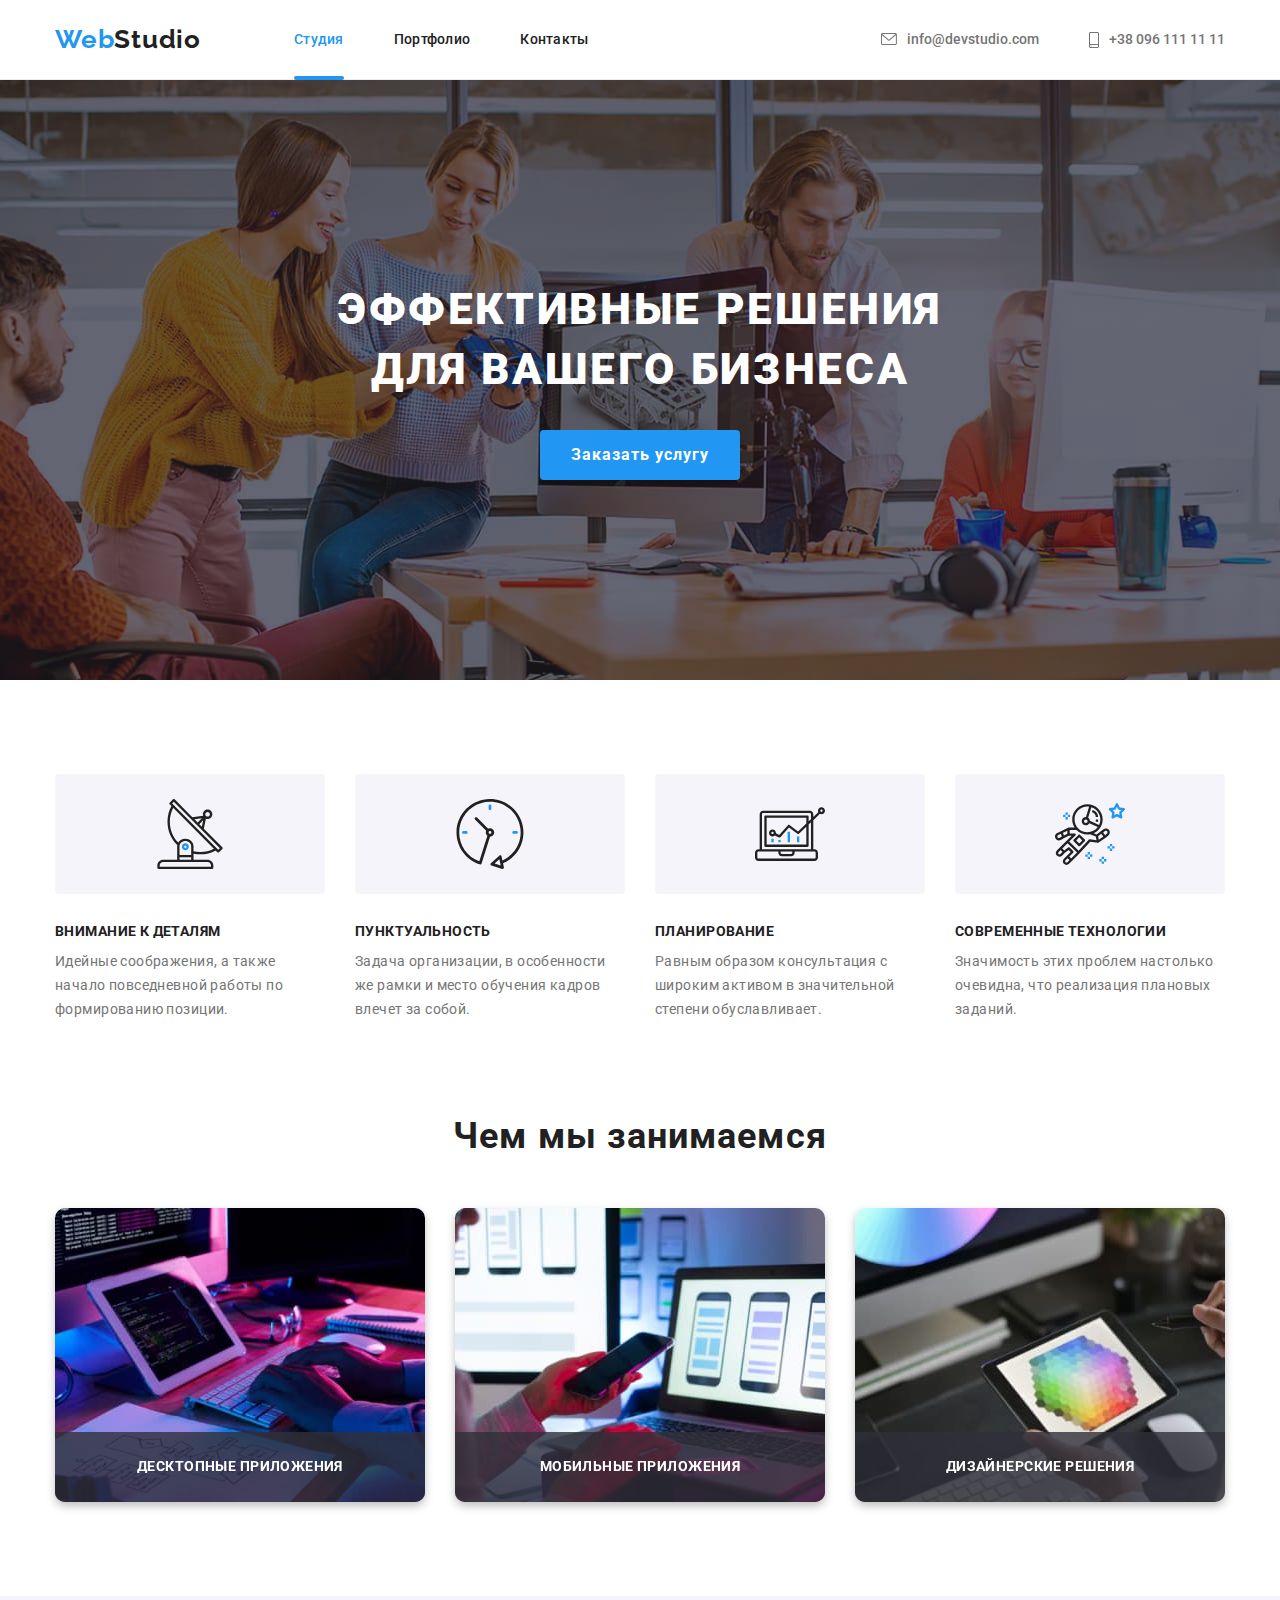
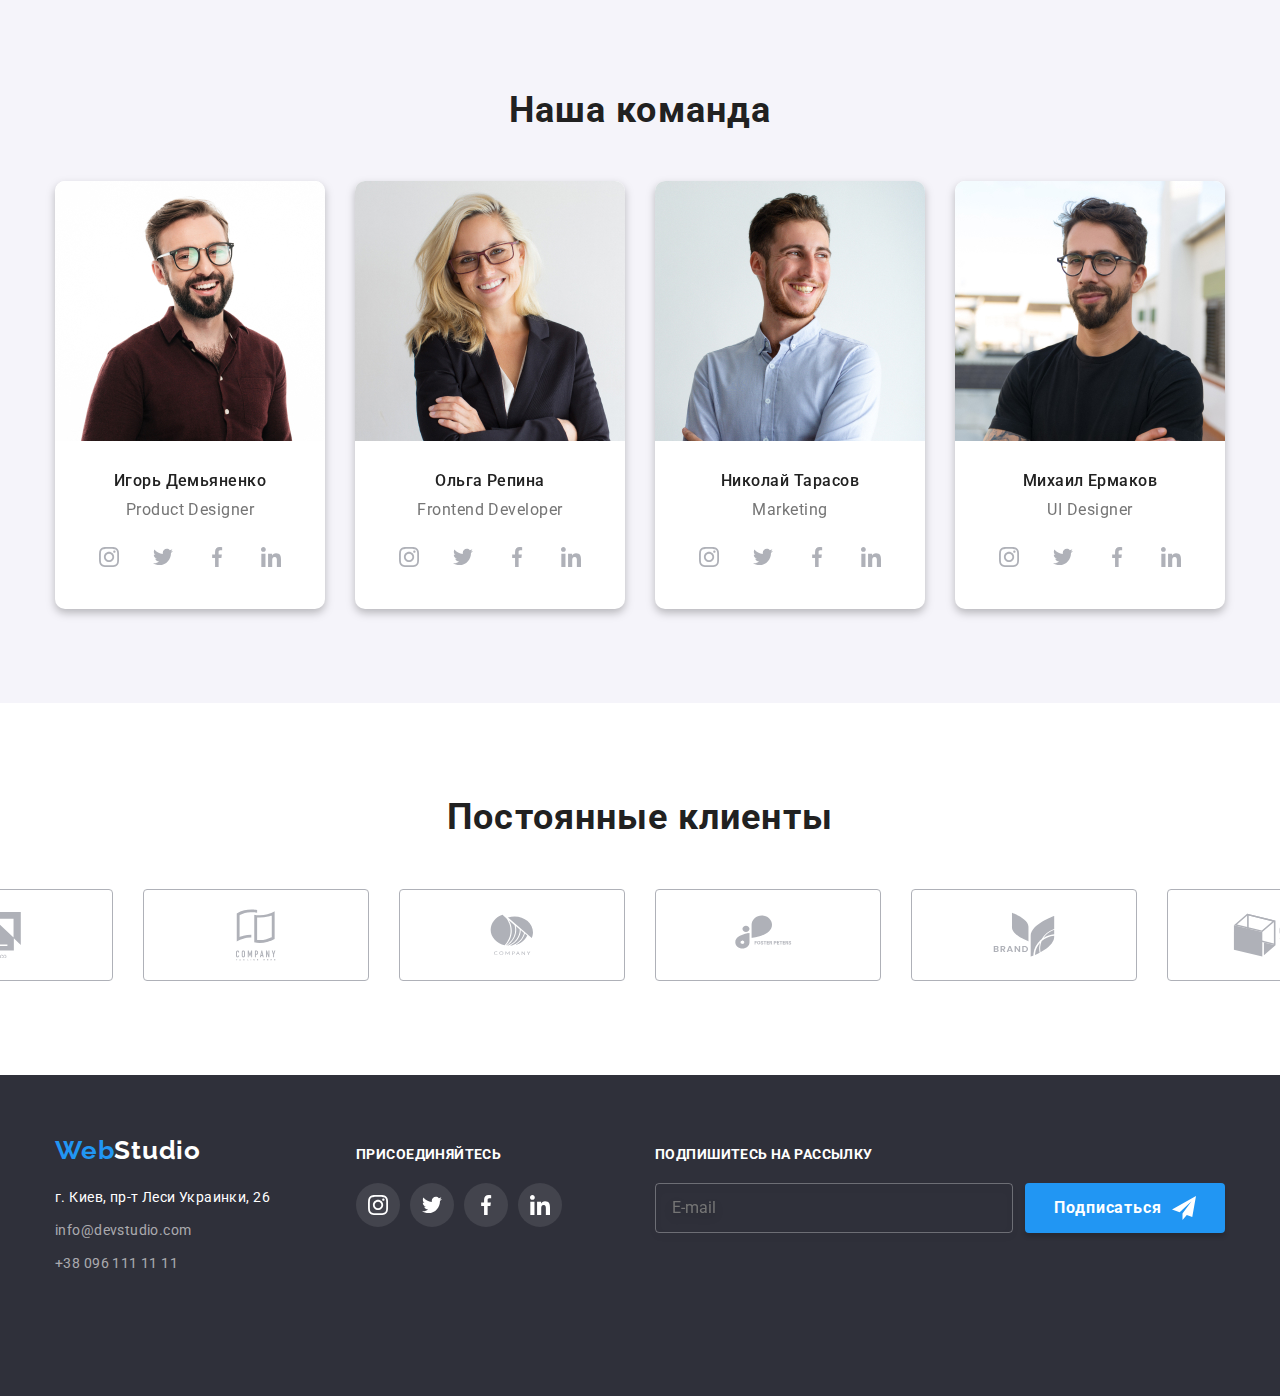
==== index.html @ b6097ef2 "team list edit" ====
<!DOCTYPE html>
<html lang="en">
<head>
    <meta charset="UTF-8">
    <meta http-equiv="X-UA-Compatible" content="IE=edge">
    <meta name="viewport" content="width=device-width, initial-scale=1.0">
    <title>WebStudio</title>
    <link rel="stylesheet"
        href="https://cdnjs.cloudflare.com/ajax/libs/modern-normalize/1.0.0/modern-normalize.min.css" />
    <link rel="preconnect" href="https://fonts.gstatic.com">
    <link href="https://fonts.googleapis.com/css2?family=Raleway:wght@700&display=swap" rel="stylesheet">
    <link rel="preconnect" href="https://fonts.gstatic.com">
    <link href="https://fonts.googleapis.com/css2?family=Roboto:wght@400;500;700;900&display=swap" rel="stylesheet">
      <!-- <link rel="stylesheet" href="./сss/styles.css">  --> 
     <link rel="stylesheet" href="./css/main.min.css">  
</head>
<body>
    <header class="header">
        <div class="container">
            <a href="./index.html" class="logo__part--black"><span class="logo__part--accent">Web</span>Studio</a>
            <nav>
                <ul class="site-nav">
                    <li class="site-nav__item"><a class="site-nav__link site-nav__link--active" href="./index.html">Студия</a></li>
                    <li class="site-nav__item"><a class="site-nav__link" href="./portfolio.html">Портфолио</a></li>
                    <li class="site-nav__item"><a class="site-nav__link" href="">Контакты</a></li>
                </ul>
            </nav>
            <ul class="auth-nav">
                <li class="auth-nav__item"><a class="auth-nav__link" href="mailto:info@devstudio.com">
                        <svg class="auth-nav__icon" width="16" height="12">
                            <use href="images/Svg/icons.svg#envelope">
            
                            </use>
                        </svg>
                        info@devstudio.com
                    </a>
                </li>
                <li class="auth-nav__item"><a class="auth-nav__link" href="tel:+380961111111">
                        <svg class="auth-nav__icon" width="10" height="16">
                            <use href="images/Svg/icons.svg#smartphone">
                            </use>
                        </svg>
                        +38 096 111 11 11
                    </a>
                </li>
            </ul>
        </div>
    </header>
    <main>
        <!--  Секция первая -->
        <section class="section section-hero">
            <div class="container">
                <h1 class="hero-title">Эффективные решения <br>для вашего бизнеса</h1>
                <button data-modal-open type="button" class="main-button"> Заказать услугу</button>
            </div>
        </section>
        <!--  Секция вторая-->
        <section class="section section-feature">
            <div class="container">
                <h2 class="visually-hidden">Секция 2</h2>
                <ul class="feature-list">
                    <li class="feature-list__item">
                        <div class="feature-list__advantages">
                            <svg width="70" height="70">
                                <use href="images/Svg/icons.svg#antenna"></use>
                            </svg>
                        </div>                     
                        <h3 class="feature-list__title">Внимание к деталям</h3>
                        <p class="feature-list__text">Идейные соображения, а также начало повседневной работы по формированию позиции.</p>
                    </li>
                    <li class="feature-list__item">
                        <div class="feature-list__advantages">
                            <svg width="70" height="70">
                                <use href="images/Svg/icons.svg#clock"></use>
                            </svg>
                        </div>
                        <h3 class="feature-list__title">Пунктуальность</h3>
                        <p class="feature-list__text">Задача организации, в особенности же рамки и место обучения кадров влечет за собой.</p>
                    </li>
                    <li class="feature-list__item">
                        <div class="feature-list__advantages">
                            <svg width="70" height="70">
                                <use href="images/Svg/icons.svg#diagram"></use>
                            </svg>
                        </div>
                        <h3 class="feature-list__title">Планирование</h3>
                        <p class="feature-list__text">Равным образом консультация с широким активом в значительной степени обуславливает.</p>
                    </li>
                    <li class="feature-list__item">
                        <div class="feature-list__advantages">
                            <svg width="70" height="70">
                                <use href="images/Svg/icons.svg#astronaut"></use>
                            </svg>
                        </div>
                        <h3 class="feature-list__title">Современные технологии</h3>
                        <p class="feature-list__text">Значимость этих проблем настолько очевидна, что реализация плановых заданий.
                        </p>
                    </li>
                </ul>
            </div>
        </section>
        <!--  Секция третяя -->
        <section class="section section-activity">
            <div class="container">
                <h2 class="title">Чем мы занимаемся</h2>
                <ul class="activity">
                    <li class="activity__item">
                        <img src="./images/Studio/image1.jpg" alt="Компьютер" width="370" height="294">
                        <div class="activity__overlay">
                            <p class="activity__text">Десктопные приложения</p>
                        </div>
                    </li>
                    <li class="activity__item">
                        <img src="./images/Studio/image2.jpg" alt="Комьютер и телефон" width="370" height="294">
                        <div class="activity__overlay">
                            <p class="activity__text">Мобильные приложения</p>
                    </li>
                    <li class="activity__item">
                        <img src="./images/Studio/image3.jpg" alt="Планшет" width="370" height="294">
                        <div class="activity__overlay">
                            <p class="activity__text">Дизайнерские решения</p>
                    </li>
                </ul>
            </div>

        </section>
        <!--  Секция четвертая-->
        <section class="section section-team">
            <div class="container">
                <h2 class="title">Наша команда</h2>
                <ul class="team-list">
                    <li class="team-list__card">
                        <article>
                            <picture>
                                <source srcset="./images/Studio/TeamCard/teamcard1-desk-1x-min.jpg 1x, ./images/Studio/TeamCard/teamcard1-desk-2x-min@2x.jpg 2x"
                                    media="(min-width: 1200px)">
                                <source srcset="./images/Studio/TeamCard/teamcard1-tab-1x-min.jpg 1x, ./images/Studio/TeamCard/teamcard1-tab-2x-min@2x.jpg 2x"
                                    media="(min-width: 768px)">
                                <source srcset="./images/team/img1-mob-1x-min.jpg 1x, ./images/team/img1-mob-2x-min.jpg 2x"
                                    media="(min-width: 480px)">
                                <img src="./images/Studio/teamcard1.jpg" alt="Игорь Демьяненко">
                            </picture>
                        <div class="info-card">
                            <h3 class="info-card__title">Игорь Демьяненко</h3>
                            <p class="info-card__text">Product Designer</p>
                            <ul class="info-card__list">
                                <li class="info-card__item">
                                    <a href="" class="info-card__link">
                                    <svg class="info-card__icon">
                                        <use href="images/Svg/icons.svg#instagram"></use>
                                    </svg>
                                </a>
                                
                                <li class="info-card__item">
                                    <a href="" class="info-card__link">
                                        <svg class="info-card__icon">
                                            <use href="images/Svg/icons.svg#twitter"></use>
                                        </svg>
                                    </a>
                                </li>

                                <li class="info-card__item">
                                    <a href="" class="info-card__link">
                                        <svg class="info-card__icon">
                                            <use href="images/Svg/icons.svg#facebook"></use>
                                        </svg>
                                    </a>
                                </li>

                                <li class="info-card__item">
                                    <a href="" class="info-card__link">
                                        <svg class="info-card__icon">
                                            <use href="images/Svg/icons.svg#linkedin"></use>
                                        </svg>
                                    </a>
                                </li>
                            </ul>
                        </div>
                        </article>
                    </li>

                    <li class="team-list__card">
                        <article>
                        <picture>
                            <source
                                srcset="./images/Studio/TeamCard/teamcard2-desk-1x-min.jpg 1x, ./images/Studio/TeamCard/teamcard2-desk-2x-min@2x.jpg 2x"
                                media="(min-width: 1200px)">
                            <source srcset="./images/Studio/TeamCard/teamcard2-tab-1x-min.jpg 1x, ./images/Studio/TeamCard/teamcard2-tab-2x-min@2x.jpg 2x"
                                media="(min-width: 768px)">
                            <source srcset="./images/team/img1-mob-1x-min.jpg 1x, ./images/team/img1-mob-2x-min.jpg 2x"
                                media="(min-width: 480px)">
                            <img src="./images/Studio/teamcard2.jpg" alt="Ольга Репина" >
                        </picture>
                        <div class="info-card">
                            <h3 class="info-card__title">Ольга Репина</h3>
                            <p class="info-card__text">Frontend Developer</p>
                            <ul class="info-card__list">
                                <li class="info-card__item">
                                    <a href="" class="info-card__link">
                                        <svg class="info-card__icon">
                                            <use href="images/Svg/icons.svg#instagram"></use>
                                        </svg>
                                    </a>
                            
                                <li class="info-card__item">
                                    <a href="" class="info-card__link">
                                        <svg class="info-card__icon">
                                            <use href="images/Svg/icons.svg#twitter"></use>
                                        </svg>
                                    </a>
                                </li>
                            
                                <li class="info-card__item">
                                    <a href="" class="info-card__link">
                                        <svg class="info-card__icon">
                                            <use href="images/Svg/icons.svg#facebook"></use>
                                        </svg>
                                    </a>
                                </li>
                            
                                <li class="info-card__item">
                                    <a href="" class="info-card__link">
                                        <svg class="info-card__icon">
                                            <use href="images/Svg/icons.svg#linkedin"></use>
                                        </svg>
                                    </a>
                                </li>
                            </ul>
                        </div>
                        </article>
                    </li>

                    <li class="team-list__card">
                        <article>
                        <picture>
                            <source
                                srcset="./images/Studio/TeamCard/teamcard3-desk-1x-min.jpg 1x, ./images/Studio/TeamCard/teamcard3-desk-2x-min@2x.jpg 2x"
                                media="(min-width: 1200px)">
                            <source srcset="./images/Studio/TeamCard/teamcard3-tab-1x-min.jpg 1x, ./images/Studio/TeamCard/teamcard3-tab-2x-min@2x.jpg 2x"
                                media="(min-width: 768px)">
                            <source srcset="./images/team/img1-mob-1x-min.jpg 1x, ./images/team/img1-mob-2x-min.jpg 2x"
                                media="(min-width: 480px)">
                            <img src="./images/Studio/teamcard3.jpg" alt="Николай Тарасов" >
                        </picture>
                        <div class="info-card">
                            <h3 class="info-card__title">Николай Тарасов</h3>
                            <p class="info-card__text">Marketing</p>
                            <ul class="info-card__list">
                                <li class="info-card__item">
                                    <a href="" class="info-card__link">
                                        <svg class="info-card__icon">
                                            <use href="images/Svg/icons.svg#instagram"></use>
                                        </svg>
                                    </a>
                            
                                <li class="info-card__item">
                                    <a href="" class="info-card__link">
                                        <svg class="info-card__icon">
                                            <use href="images/Svg/icons.svg#twitter"></use>
                                        </svg>
                                    </a>
                                </li>
                            
                                <li class="info-card__item">
                                    <a href="" class="info-card__link">
                                        <svg class="info-card__icon">
                                            <use href="images/Svg/icons.svg#facebook"></use>
                                        </svg>
                                    </a>
                                </li>
                            
                                <li class="info-card__item">
                                    <a href="" class="info-card__link">
                                        <svg class="info-card__icon">
                                            <use href="images/Svg/icons.svg#linkedin"></use>
                                        </svg>
                                    </a>
                                </li>
                            </ul>
                        </div>
                        </article>
                    </li>

                    <li class="team-list__card">
                        <article>
                            <picture>
                                <source
                                    srcset="./images/Studio/TeamCard/teamcard4-desk-1x-min.jpg 1x, ./images/Studio/TeamCard/teamcard4-desk-2x-min@2x.jpg 2x"
                                    media="(min-width: 1200px)">
                                <source
                                    srcset="./images/Studio/TeamCard/teamcard4-tab-1x-min.jpg 1x, ./images/Studio/TeamCard/teamcard4-tab-2x-min@2x.jpg 2x"
                                    media="(min-width: 768px)">
                                <source srcset="./images/team/img1-mob-1x-min.jpg 1x, ./images/team/img1-mob-2x-min.jpg 2x"
                                    media="(min-width: 480px)">
                                <img src="./images/Studio/teamcard4.jpg" alt="Михаил Ермаков">
                            </picture>
                            <div class="info-card">
                                <h3 class="info-card__title">Михаил Ермаков</h3>
                                <p class="info-card__text">UI Designer</p>
                                <ul class="info-card__list">
                                    <li class="info-card__item">
                                        <a href="" class="info-card__link">
                                            <svg class="info-card__icon">
                                                <use href="images/Svg/icons.svg#instagram"></use>
                                            </svg>
                                        </a>
                    
                                    <li class="info-card__item">
                                        <a href="" class="info-card__link">
                                            <svg class="info-card__icon">
                                                <use href="images/Svg/icons.svg#twitter"></use>
                                            </svg>
                                        </a>
                                    </li>
                    
                                    <li class="info-card__item">
                                        <a href="" class="info-card__link">
                                            <svg class="info-card__icon">
                                                <use href="images/Svg/icons.svg#facebook"></use>
                                            </svg>
                                        </a>
                                    </li>
                    
                                    <li class="info-card__item">
                                        <a href="" class="info-card__link">
                                            <svg class="info-card__icon">
                                                <use href="images/Svg/icons.svg#linkedin"></use>
                                            </svg>
                                        </a>
                                    </li>
                                </ul>
                            </div>
                        </article>
                    </li>
                </ul>
            </div>

        </section>
        <!-- Cекция пятая-->
        <section class="section section-clients">
            <div class="container">
        <h2 class="title">Постоянные клиенты</h2>
            <ul class="clients-list">
                <li class="clients-list__item">
                    <a href="" class="clients-list__link">
                        <svg class="clients-list__icon" width="41" height="46.7">
                            <use href="images/Svg/icons.svg#icon-client-1" >

                            </use>
                        </svg>
                    </a>
                </li>
            <li class="clients-list__item">
                <a href="" class="clients-list__link">
                    <svg class="clients-list__icon" width="40" height="52">
                        <use href="images/Svg/icons.svg#icon-client-2" >
            
                        </use>
                    </svg>
                </a>
            </li>
            <li class="clients-list__item">
                <a href="" class="clients-list__link">
                    <svg class="clients-list__icon" width="43.46" height="41.18">
                        <use href="images/Svg/icons.svg#icon-client-3" >
            
                        </use>
                    </svg>
                </a>
            </li>
            <li class="clients-list__item">
                <a href="" class="clients-list__link">
                    <svg class="clients-list__icon" width="84.44" height="40.62">
                        <use href="images/Svg/icons.svg#icon-client-4" >
            
                        </use>
                    </svg>
                </a>
            </li>
            <li class="clients-list__item">
                <a href="" class="clients-list__link">
                    <svg class="clients-list__icon" width="62.54" height="45.43">
                        <use href="images/Svg/icons.svg#icon-client-5" >
            
                        </use>
                    </svg>
                </a>
            </li>
            <li class="clients-list__item">
                <a href="" class="clients-list__link">
                    <svg class="clients-list__icon" width="93.79" height="43.93">
                        <use href="images/Svg/icons.svg#icon-client-6" >
            
                        </use>
                    </svg>
                </a>
            </li>
            </ul>
            </div>
        </section>
    </main>
    <footer class="footer">
        <div class="container footer-parts">
            <div class="addr-container">
            <div class="main-contacts">
                <a href="#" class="logo__part--white"><span class="logo__part--accent">Web</span>Studio</a>
                <address>
                    <ul class="contact-list">
                        <li class="contact-list__item">
                            <p class="contact-list__text">г. Киев, пр-т Леси Украинки, 26</p>
                        </li>
                        <li class="contact-list__item"><a class="contact-list__link" href="mailto:info@example.com">info@devstudio.com</a></li>
                        <li class="contact-list__item"><a class="contact-list__link" href="tel:+380991111111">+38 096 111 11 11</a></li>
                    </ul>
                </address>
            </div>
    
            <div class="social-networks-contacts">
                <h2 class="call">Присоединяйтесь</h2>
                <ul class="social-list">
                    <li class="social-list__item">
                        <a href="" class="footer-link">
                            <svg class="footer-button">
                                <use href="images/Svg/icons.svg#instagram">
                                </use>
                            </svg>
                        </a>
                    </li>
                    <li class="social-list__item">
                        <a href="" class="footer-link">
                            <svg class="footer-button">
                                <use href="images/Svg/icons.svg#twitter">
                                </use>
                            </svg>
                        </a>
                    </li>
                    <li class="social-list__item">
                        <a href="" class="footer-link">
                            <svg class="footer-button">
                                <use href="images/Svg/icons.svg#facebook">
                                </use>
                            </svg>
                        </a>
                    </li>
                    <li class="social-list__item">
                        <a href="" class="footer-link">
                            <svg class="footer-button">
                                <use href="images/Svg/icons.svg#linkedin">
                                </use>
                            </svg>
                        </a>
                    </li>
                </ul>
            </div>
            </div>
            <div class="subscribe-form">
                <p class="call">Подпишитесь на рассылку</p>
                <form action="">
                    <div class="subscribe-field">
                        <label>
                            <input class="subscribe-field__form-input" type="text" name="name" placeholder="E-mail">
                        </label>
                        <button class="subscribe-field__form-button">Подписаться
                            <svg class="subscribe-field__form-icon" width="24px" height="24px">
                                <use href="./images/Svg/icons.svg#icon-send">
    
                                </use>
                            </svg>
                        </button>
    
                    </div>
                </form>
    
            </div>
        </div>
    
    
    </footer>

   <div class="backdrop is-hidden" data-modal> 
    <div class="modal">
            <button class="modal__close-button" data-modal-close>
                <svg class="modal__close-button--cross"width="18" height="18">
                    <use href="./images/Svg/icons.svg#icon-form-close">

                    </use>
                </svg>
            </button>
           
             <form class="modal-form">    
             <h1 class="modal-form__heading">Оставьте свои данные, мы вам перезвоним</h1>
             <label class="modal-form__field">
             <span class="modal-form__label">Имя</span>
             <input class="modal-form__input" type="text" name="name" placeholder="Mark">          
             <svg class="modal-form__icon" width="18px" height="18px">
             <use href="images/Svg/icons.svg#icon-form-person"></use>
             </svg>
             </label>

             <label class="modal-form__field">
             <span class="modal-form__label" for="tel">Телефон</span>
             <input class="modal-form__input" type="tel" name="tel" placeholder="+380**-***-***-*">         
             <svg class="modal-form__icon" width="18px" height="18px">
             <use href="images/Svg/icons.svg#icon-form-phone"></use>
             </svg>
             </label>

             <label class="modal-form__field">
             <span class="modal-form__label" for="mail">Почта</span>
             <input class="modal-form__input" type="email" name="mail" placeholder="my@mail.com">
             <svg class="modal-form__icon" width="18px" height="18px">
             <use href="images/Svg/icons.svg#icon-form-mail"></use>
             </svg>
             </label>

             <div class="modal-form__field modal-form__field--comment">  
             <span class="modal-form__label" for="comment">Комментарий</span>
             <textarea class="modal-form__input"cols="30" rows="10" placeholder="Введите текст"></textarea> 
             </div>
             <label class="agreement">
                <input class="agreement__checkbox" type="checkbox" >
                <span class="agreement__icon"></span>
                <span class="agreement__text">Соглашаюсь с рассылкой и принимаю</span>
                <a href="#" class="agreement__link"> Условия договора</a>
             </label>
             <button  class="submit-button"type="submit">Отправить</button>
             </form>
    </div> 
</div>
<script src="./js/modal.js"></script>
</body>
</html>
---- сss/styles.css ----
/* Css переменные */
:root {
  --main-font: Roboto, sans-serif;
  --accent-font: Raleway, sans-serif;
  --accent-color: #2196f3;
  --background-color: #ffffff;
  --second-bg-color: #2f303a;
  --third-bg-color: #f5f4fa;
  --primary-text-color: #212121;
  --second-text-color: #757575;
  --third-text-color: #ffffff;
  --link-color: #afb1b8;
  --footer-bg-color: #2f303a;
  --footer-link-bg-color: #43444d;
  --footer-color: rgba(255, 255, 255, 0.6);
  --second-box-shadow: 0px 4px 4px rgba(0, 0, 0, 0.15);
  --border-cards-color: #eeeeee;
  --border-close-button: rgba(0, 0, 0, 0.1);
  --card-gap: 30px;
  --timing-function: cubic-bezier(0.4, 0, 0.2, 1);
}

/* Глобальный сброс стилей*/

h1,
h2,
h3,
h4,
h5,
h6 {
  color: var(--primary-text-color);
  margin-top: 0px;
  margin-bottom: 0px;
}

p {
  margin-top: 0px;
  margin-bottom: 0px;
}

img {
  display: block;
  max-width: 100%;
  height: auto;
}

ul {
  list-style: none;
  padding: 0;
  margin: 0;
}

a {
  display: block;
  text-decoration: none;
}

body {
  /* padding-top: 80px; */
  color: var(--primary-text-color);
  font-family: var(--main-font);
  background-color: var(--background-color);
}

.visually-hidden {
  position: absolute;
  width: 1px;
  height: 1px;
  margin: -1px;
  border: 0;
  padding: 0;
  clip: rect(0 0 0 0);
  overflow: hidden;
}

/* Общий Container*/

.container {
  width: 1200px;
  padding-left: 15px;
  padding-right: 15px;
  margin-left: auto;
  margin-right: auto;
}

/* Хедер сайта */

.header {
  /* position: fixed; */
  /* width: 100%; */
  /* min-height: 80px; */
  /* top: 0; */
  /* left: 0; */
  /* display: flex; */
  height: 80px;
  border-bottom: 1px solid #ececec;
}

.header .container {
  display: flex;
  align-items: center;
}

/* Навигация сайта  */

.main-nav {
  display: flex;
  align-items: center;
}

.main-nav .logo {
  display: flex;
  align-items: center;
}

.site-nav {
  display: flex;
  margin-left: 94px;
}

.site-nav .item + .item {
  margin-left: 50px;
}

.auth-nav {
  display: flex;
  margin-left: auto;
}

.auth-nav .item + .item {
  margin-left: 50px;
}

/* Стили для логотипа*/
.logo {
  color: var(--primary-text-color);
  font-family: var(--accent-font);
  text-decoration: none;
  font-weight: bold;
  font-size: 26px;
  line-height: 1.19;
  letter-spacing: 0.03em;
}

.web-logo {
  color: var(--accent-color);
}

.studio-logo {
  color: var(--third-text-color);
}

/* Стили для ссылок*/

.link {
  display: block;
  padding-top: 32px;
  padding-bottom: 32px;

  color: var(--primary-text-color);
  text-decoration: none;
  font-weight: 500;
  font-size: 14px;
  line-height: 1.14;
  letter-spacing: 0.02em;

  transition-duration: 250ms;
  transition-timing-function: var(--timing-function);
}

.link:hover,
.link:focus,
.link-active {
  position: relative;
  display: block;
  padding-top: 32px;
  padding-bottom: 32px;

  color: var(--accent-color);
  font-weight: 500;
  font-size: 14px;
  line-height: 1.14;
  letter-spacing: 0.02em;
  text-decoration: none;
}

.link-active::after {
  position: absolute;
  content: "";
  display: block;
  width: 100%;
  height: 4px;
  left: 0;
  bottom: 0;

  border-radius: 2px;
  background-color: var(--accent-color);
}

.second-link {
  display: inline-flex;
  padding-top: 32px;
  padding-bottom: 32px;
  color: var(--second-text-color);
  text-decoration: none;
  cursor: pointer;
  font-weight: 500;
  font-size: 14px;
  line-height: 1.14;
  align-items: center;

  transition-duration: 250ms;
  transition-timing-function: var(--timing-function);
}

.second-link:hover,
.second-link:focus {
  color: var(--accent-color);
}

.button-icons {
  display: block;
  margin-right: 10px;
  fill: currentColor;
}

/* Sections */

.section {
  padding: 94px 0;
  margin-left: auto;
  margin-right: auto;
}

.section-hero {
  padding-top: 200px;
  padding-bottom: 200px;
  background-color: var(--second-bg-color);
  text-align: center;
  background-image: linear-gradient(
      to right,
      rgba(47, 48, 58, 0.4),
      rgba(47, 48, 58, 0.4)
    ),
    url("../images/Studio/Hero.jpg");
  background-repeat: no-repeat;
  background-position: center;
  background-size: cover;
  max-width: 1600px;
  height: 600px;
}

.section-features {
  padding-top: 0;
}

.section-team {
  background-color: var(--third-bg-color);
}

.section-clients {
  padding: 94px 0px;
}

/*title hero */
.hero-title {
  color: var(--third-text-color);
  font-weight: 900;
  font-size: 44px;
  line-height: 1.36;
  text-align: center;
  letter-spacing: 0.06em;
  text-transform: uppercase;
  margin-bottom: 30px;
}

/*  title  */
.title {
  font-weight: bold;
  font-size: 36px;
  line-height: 1.16;
  text-align: center;
  letter-spacing: 0.03em;
  margin-bottom: 50px;
}

/* Стили для кнопок*/
.main-button {
  width: 200px;
  height: 50px;
  font-weight: 700;
  font-size: 16px;
  line-height: 1.8;
  letter-spacing: 0.06em;

  color: var(--third-text-color);
  background-color: var(--accent-color);
  box-shadow: var(--second-box-shadow);
  border-radius: 4px;
  border: 1px solid transparent;
  cursor: pointer;
}

.filter-button {
  height: 38px;
  font-weight: 500;
  font-size: 16px;
  line-height: 1.6;
  text-align: center;
  letter-spacing: 0.03em;

  padding-left: 22px;
  padding-right: 22px;

  color: var(--primary-text-color);
  background-color: var(--third-bg-color);
  border: 1px solid var(--third-bg-color);
  border-radius: 4px;

  transition-property: background-color;
  transition-duration: 250ms;
  transition: background-color var(--timing-function),
    color 500ms var(--timing-function);
}

.filter-button:hover,
.filter-button:focus {
  color: var(--third-text-color);
  background-color: var(--accent-color);
  cursor: pointer;
}

.buttons {
  display: flex;
  justify-content: center;
  margin-bottom: 50px;
}

.select-button + .select-button {
  margin-left: 8px;
}

/* Feature list */
.feature-list {
  display: flex;
}

.feature-list .list + .list {
  margin-left: 30px;
}

.feature-list .text {
  color: var(--second-text-color);
  font-size: 14px;
  line-height: 1.71;
  font-weight: 400;
  letter-spacing: 0.03em;
}

.feature-list .title {
  font-style: normal;
  font-weight: bold;
  font-size: 14px;
  line-height: 1.14;
  letter-spacing: 0.03em;
  text-transform: uppercase;
  text-align: start;
  margin-bottom: 10px;
}

.adv-icons {
  display: flex;
  width: 270px;
  height: 120px;
  margin-bottom: 30px;
  background-position: center;
  background-color: var(--third-bg-color);
  align-items: center;
  justify-content: center;
  border-radius: 4px;
  fill: currentColor;
}

/* Activity*/
.activity {
  display: flex;
}

.activity .item + .item {
  margin-left: 30px;
}

.activity .item {
  border-radius: 10px;
  box-shadow: 0px 4px 4px rgb(0 0 0 / 25%);
  overflow: hidden;
}

/*Team list */
.team {
  display: flex;
}

.team .card + .card {
  margin-left: 30px;
}

.team .card {
  background: var(--background-color);
  border-radius: 10px;
  box-shadow: 0px 4px 4px rgb(0 0 0 / 25%);
  overflow: hidden;
}

.info {
  padding-top: 30px;
  padding-bottom: 30px;
  border-top: 0px;
  text-align: center;
}

.persons {
  font-size: 16px;
  line-height: 1.19;
  letter-spacing: 0.03em;
  font-weight: 500;
  /* text-align: center; */
}

.job {
  color: var(--second-text-color);
  font-size: 16px;
  line-height: 1.19;
  font-weight: normal;
  letter-spacing: 0.03em;
  margin-top: 10px;
  margin-bottom: 0;
}

.actions {
  display: flex;
  align-items: center;
  justify-content: center;
  padding: 0px;
  margin-top: 16px;
}

.actions li:not(:last-child) {
  margin-right: 10px;
}
.button-spr {
  display: flex;
  align-items: center;
  justify-content: center;
  height: 44px;
  width: 44px;
  color: var(--link-color);
  border-radius: 50%;

  transition-duration: 250ms;
  transition-timing-function: var(--timing-function);
}
.button-icon {
  width: 20px;
  height: 20px;
  fill: currentColor;
}
.button-spr:hover,
.button-spr:focus {
  color: var(--third-text-color);
  background: var(--accent-color);
}

/* Clients List  */

.clients-list {
  display: flex;
  align-items: center;
  justify-content: center;
  padding: 0px;
}
.clients-icon {
  width: 106px;
  height: 60px;
  fill: currentColor;
}

.clients-button {
  display: flex;
  align-items: center;
  justify-content: center;
  width: 170px;
  height: 92px;
  border: 1px solid #afb1b8;
  box-sizing: border-box;
  border-radius: 4px;
  transition-duration: 250ms;
  transition-timing-function: var(--timing-function);
  color: var(--link-color);
}
.clients-button:hover,
.clients-button:focus {
  color: var(--accent-color);
  border-color: var(--accent-color);
}

.clients-list li:not(:last-child) {
  margin-right: 30px;
}

/*Portfolio Gallery */

.gallery {
  display: flex;
  flex-wrap: wrap;
  margin-bottom: calc(-1 * var(--card-gap));
  margin-left: calc(-1 * var(--card-gap));
}

.cards {
  background: var(--background-color);
  box-sizing: border-box;
  flex-basis: calc(100% / 3 - var(--card-gap));
  margin-left: var(--card-gap);
  margin-bottom: var(--card-gap);
}

.cards:hover,
.cards:focus {
  cursor: pointer;
  background: var(--third-bg-color);
  box-shadow: 0px 1px 1px rgba(0, 0, 0, 0.12), 0px 4px 4px rgba(0, 0, 0, 0.06),
    1px 4px 6px rgba(0, 0, 0, 0.16);
  border-radius: 10px;
  overflow: hidden;
}

.card {
  background: var(--background-color);
  border: 1px solid var(--border-cards-color);
}

.information {
  padding: 20px 24px;
}

.filters {
  font-size: 18px;
  line-height: 2;
  font-weight: bold;
  letter-spacing: 0.06em;
}

.desc {
  font-size: 16px;
  line-height: 30px;
  color: var(--second-text-color);
  letter-spacing: 0.03em;
  font-weight: normal;
  margin-top: 4px;
}

.card-thumb {
  position: relative;
  overflow: hidden;
}

.card-overlay {
  position: absolute;
  opacity: 0;
  top: 0;
  left: 0;
  width: 100%;
  height: 100%;
  background: rgba(33, 150, 243, 0.9);
  transform: translateY(100%);
  transition: transform 250ms var(--timing-function),
    opacity 250ms var(--timing-function);
}

.card-text {
  font-weight: 400;
  font-size: 18px;
  line-height: 28px;
  letter-spacing: 0.03em;
  padding: 63px 24px;
  overflow: auto;

  color: var(--third-text-color);
}

.card-link:hover .card-overlay,
.card-link:focus .card-overlay {
  transform: translateY(0);
  opacity: 1;
}

.card-link:hover,
.card-link:focus {
  background-color: var(--background-color);
  -webkit-box-shadow: 0px 1px 1px rgba(0, 0, 0, 0.12),
    0px 4px 4px rgba(0, 0, 0, 0.06), 1px 4px 6px rgba(0, 0, 0, 0.16);
  box-shadow: 0px 1px 1px rgba(0, 0, 0, 0.12), 0px 4px 4px rgba(0, 0, 0, 0.06),
    1px 4px 6px rgba(0, 0, 0, 0.16);
}

/*Footer*/

.footer {
  background-color: var(--footer-bg-color);
  padding: 60px 0;
}

.address-list {
  margin-top: 20px;
}

.adr {
  font-style: normal;
  font-size: 14px;
  line-height: 1.7;
  font-weight: normal;
  letter-spacing: 0.03em;
  margin: 0;
  color: var(--third-text-color);

  transition-duration: 250ms;
  transition-timing-function: var(--timing-function);
}
.adr:hover,
.adr:focus {
  color: var(--accent-color);
}

.adr-link {
  display: inline-block;
  font-weight: normal;
  font-size: 14px;
  line-height: 1.71;
  letter-spacing: 0.03em;
  font-style: normal;
  margin-top: 9px;
  text-decoration: none;
  color: var(--footer-color);

  transition-duration: 250ms;
  transition-timing-function: var(--timing-function);
}

.adr-link:hover,
.adr-link:focus {
  color: var(--accent-color);
}

.footer-parts {
  display: flex;
  align-items: baseline;
}

.second-footer-part {
  margin-left: 70px;
}

.third-footer-part {
  margin-left: 93px;
}

.form-footer {
  display: flex;
}

.footer-heading {
  font-weight: bold;
  font-size: 14px;
  line-height: 1.14;
  letter-spacing: 0.03em;
  text-transform: uppercase;
  margin-bottom: 20px;
  color: var(--third-text-color);
}

.subscribe-heading {
  font-weight: bold;
  font-size: 14px;
  line-height: 16px;
  letter-spacing: 0.03em;
  text-transform: uppercase;
  margin-bottom: 20px;

  color: var(--third-text-color);
}

.subscribe-field {
  display: flex;
}

.form-input-subscribe {
  margin-right: 12px;
  padding: 15px 16px;
  width: 358px;
  border: 1px solid rgba(255, 255, 255, 0.3);
  border-radius: 4px;
  background-color: transparent;
  box-shadow: 0px 4px 4px 0px rgb(0 0 0 / 15%);
}
.social-links {
  display: flex;
}

.social-links li:not(:last-child) {
  margin-right: 10px;
}

.footer-button {
  height: 20px;
  width: 20px;
  fill: currentColor;
}

.footer-link {
  display: flex;
  height: 44px;
  width: 44px;
  color: var(--third-text-color);
  background-color: var(--footer-link-bg-color);
  border-radius: 50%;
  align-items: center;
  justify-content: center;

  transition-property: background-color;
  transition-duration: 250ms;
  transition-timing-function: var(--timing-function);
}

.footer-link:hover,
.footer-link:focus {
  background-color: var(--accent-color);
}

/* Модалка */

.backdrop {
  opacity: 1;
  position: fixed;
  top: 0;
  left: 0;

  width: 100%;
  height: 100%;

  background-color: rgba(0, 0, 0, 0.2);
  transition: opacity 250ms var(--timing-function);
}

.backdrop.is-hidden {
  opacity: 0;
  pointer-events: none;
}

.backdrop.is-hidden .modal {
  transform: translate(-50%, -50%) scale(0.9);
}

.modal {
  position: absolute;
  width: 528px;
  height: 581px;
  top: 50%;
  left: 50%;

  display: flex;
  display: webkit-box;
  justify-content: flex-end;
  align-items: flex-start;

  background-color: #fff;

  transform: translate(-50%, -50%) scale(1);
  transition: transform 250ms var(--timing-function);
}

.modal-close-button {
  position: absolute;
  top: 8px;
  right: 8px;
  width: 30px;
  height: 30px;
  border: 1px solid var(--border-close-button);
  border-radius: 50%;
  background-color: var(--background-color);
  display: -webkit-box;
  display: -ms-flexbox;
  display: flex;
  -webkit-box-pack: center;
  -ms-flex-pack: center;
  justify-content: center;
  -webkit-box-align: center;
  -ms-flex-align: center;
  align-items: center;
  cursor: pointer;
  -webkit-transition-property: fill;
  transition-property: fill;
  -webkit-transition-duration: 250ms;
  transition-duration: 250ms;
  -webkit-transition-timing-function: cubic-bezier(0.4, 0, 0.2, 1);
  transition-timing-function: cubic-bezier(0.4, 0, 0.2, 1);
}

.modal-close-button:focus,
.modal-close-button:hover {
  cursor: pointer;
  color: var(--accent-color);
}
.modal-close-button:focus {
  outline: none;
  box-shadow: 0 0 0 0.1em var(--accent-color);
}
.close {
  fill: currentColor;
}

.icon-close {
  position: absolute;
  transform: translate(-50%, -50%);
}

/* Form */

.action-heading {
  font-weight: bold;
  font-size: 20px;
  line-height: 0.86;
  text-align: center;
  letter-spacing: 0.03em;
  margin-bottom: 12px;

  color: var(--primary-text-color);

  text-shadow: 0px 4px 4px rgba(0, 0, 0, 0.25);
}

.form {
  width: 528px;
  margin-left: auto;
  margin-right: auto;
  padding-top: 35px;
  padding-bottom: 45px;
  padding-left: 39px;
  padding-right: 41px;
}

.form-field {
  position: relative;
  display: flex;
  flex-direction: column;
  margin-bottom: 10px;
}

.field--comment {
  margin-bottom: 20px;
}

.form-input {
  border: 1px solid rgba(33, 33, 33, 0.2);
  border-radius: 4px;
  padding: 11px 42px;
}

.form-label {
  margin-bottom: 4px;
  font-weight: normal;
  font-size: 12px;
  line-height: 1.16;
  letter-spacing: 0.01em;

  color: var(--second-text-color);
}

.form-field textarea {
  width: 448px;
  height: 120px;
  padding: 12px 16px;
  resize: none;
  box-sizing: border-box;
}

.submit-button {
  display: flex;
  margin-left: auto;
  margin-right: auto;
  font-size: 16px;
  line-height: 1.87;
  letter-spacing: 0.06em;
  padding: 10px 56px;

  font-weight: bold;
  color: var(--third-text-color);
  background: var(--accent-color);
  box-shadow: 0px 4px 4px rgba(0, 0, 0, 0.15);
  border-radius: 4px;
  border: none;
  cursor: pointer;
}

.form-field input::placeholder {
  font-weight: normal;
  font-size: 12px;
  line-height: 1.16;
  letter-spacing: 0.01em;

  color: rgba(117, 117, 117, 0.5);
}

.form-field textarea::placeholder {
  font-weight: normal;
  font-size: 12px;
  line-height: 1.16;
  letter-spacing: 0.01em;

  color: rgba(117, 117, 117, 0.5);
}

.form-check {
  display: flex;
  align-items: center;
  justify-content: center;
  margin-bottom: 30px;

  font-size: 14px;
  line-height: 1.71;
  letter-spacing: 0.03em;

  color: var(--second-text-color);
}

.descript {
  letter-spacing: 0.03em;
  text-decoration-line: underline;
  color: var(--accent-color);
  font-size: 14px;
  line-height: 1.71;
  letter-spacing: 0.03em;
  margin-left: 6px;
}

.form-icon {
  position: absolute;
  top: 30px;
  left: 12px;
  fill: #212121;
}

.checkbox {
  position: absolute;
  margin: -1px;
  width: 1px;
  height: 1px;
  border: 0;
  padding: 0;
  clip: rect(0 0 0 0);
  overflow: hidden;
}

.checkbox:checked + .icon-check {
  background-color: var(--accent-color);
  border: 2px solid var(--accent-color);
  background-image: url(../images/Svg/check.svg);
  background-size: contain;
  background-origin: border-box;
  fill: transparent;
  border-color: transparent;
}

.icon-check {
  display: inline-block;
  width: 16px;
  height: 15px;
  border-radius: 2px;
  cursor: pointer;
  margin-right: 7px;
  border: 2px solid black;
}

.form-field:hover > .form-icon,
.form-field:focus-within > .form-icon {
  fill: var(--accent-color);
  cursor: pointer;
}
.form-field:hover > .form-input,
.form-field:focus-within > .form-input {
  cursor: pointer;
  outline: none;
  border: 1px solid var(--accent-color);
}
---- css/main.min.css ----
h1,h2,h3,h4,h5,h6{color:#212121;margin-top:0px;margin-bottom:0px}p{margin-top:0px;margin-bottom:0px}img{display:block;max-width:100%;height:auto}ul{list-style:none;padding:0;margin:0}a{display:block;text-decoration:none;color:inherit}body{color:#212121;font-family:Roboto,sans-serif;background-color:#fff}.container{padding-left:15px;padding-right:15px;margin-left:auto;margin-right:auto}@media screen and (min-width: 480px){.container{width:480px}}@media screen and (min-width: 768px){.container{width:768px}}@media screen and (min-width: 1200px){.container{width:1200px}}.visually-hidden{position:absolute;width:1px;height:1px;margin:-1px;border:0;padding:0;clip:rect(0 0 0 0);overflow:hidden}.section{padding:94px 0;margin-left:auto;margin-right:auto}@media screen and (min-width: 768px){.section-feature{padding:60px 0;margin-left:auto;margin-right:auto}}@media screen and (min-width: 1200px){.section-feature{padding:94px 0;margin-left:auto;margin-right:auto}}@media screen and (min-width: 768px){.section-hero{padding-top:118px;padding-bottom:118px;background-color:#2f303a;text-align:center;max-width:768px;height:400px}}@media screen and (min-width: 1200px){.section-hero{padding-top:200px;padding-bottom:200px;background-color:#2f303a;text-align:center;background-image:-webkit-gradient(linear, left top, right top, from(rgba(47,48,58,0.4)), to(rgba(47,48,58,0.4))),url(../images/Studio/Hero.jpg);background-image:linear-gradient(to right, rgba(47,48,58,0.4), rgba(47,48,58,0.4)),url(../images/Studio/Hero.jpg);background-repeat:no-repeat;background-position:center;background-size:cover;max-width:1600px;height:600px}}.section-activity{padding-top:0}@media screen and (max-width: 1199px){.section-activity{display:none}}.section-team{background-color:#f5f4fa;padding:60px 0}@media screen and (min-width: 1200px){.section-team{background-color:#f5f4fa;padding:94px 0}}.section-clients{padding:60px 0px}@media screen and (min-width: 1200px){.section-clients{padding:94px 0px}}.header{height:80px;border-bottom:1px solid #ececec;display:-webkit-box;display:-ms-flexbox;display:flex;-webkit-box-align:center;-ms-flex-align:center;align-items:center}.header .container{display:-webkit-box;display:-ms-flexbox;display:flex;-webkit-box-align:center;-ms-flex-align:center;align-items:center}@media screen and (min-width: 768px){.site-nav{display:-webkit-box;display:-ms-flexbox;display:flex;margin-left:88px}.site-nav__item{position:relative}.site-nav__item:not(:last-child){margin-right:50px}.site-nav__link{display:block;padding-top:32px;padding-bottom:32px;font-weight:500;font-size:14px;line-height:1.14;letter-spacing:0.02em;-webkit-transition:color 250ms cubic-bezier(0.4, 0, 0.2, 1);transition:color 250ms cubic-bezier(0.4, 0, 0.2, 1)}.site-nav__link:hover,.site-nav__link:focus,.site-nav__link--active{color:#2196f3}.site-nav__link--active::after{content:"";position:absolute;bottom:0;margin-bottom:-1px;display:block;width:100%;height:4px;border-radius:2px;background-color:#2196f3}}@media screen and (min-width: 1200px){.site-nav{display:-webkit-box;display:-ms-flexbox;display:flex;margin-left:93px}.site-nav__item{position:relative}.site-nav__item:not(:last-child){margin-right:50px}.site-nav__link{display:block;padding-top:32px;padding-bottom:32px;font-weight:500;font-size:14px;line-height:1.14;letter-spacing:0.02em;-webkit-transition:color 250ms cubic-bezier(0.4, 0, 0.2, 1);transition:color 250ms cubic-bezier(0.4, 0, 0.2, 1)}.site-nav__link:hover,.site-nav__link:focus,.site-nav__link--active{color:#2196f3}.site-nav__link--active::after{content:"";position:absolute;bottom:0;margin-bottom:-1px;display:block;width:100%;height:4px;border-radius:2px;background-color:#2196f3}}@media screen and (min-width: 768px){.auth-nav{-webkit-box-orient:vertical;-webkit-box-direction:normal;-ms-flex-direction:column;flex-direction:column;display:-webkit-box;display:-ms-flexbox;display:flex;margin-left:auto;margin-bottom:-10px}.auth-nav__item{margin-bottom:10px}.auth-nav__link{display:-webkit-inline-box;display:-ms-inline-flexbox;display:inline-flex;color:#757575;text-decoration:none;cursor:pointer;font-weight:500;font-size:14px;line-height:1.14;-webkit-box-align:center;-ms-flex-align:center;align-items:center;-webkit-transition-duration:250ms;transition-duration:250ms;-webkit-transition-timing-function:cubic-bezier(0.4, 0, 0.2, 1);transition-timing-function:cubic-bezier(0.4, 0, 0.2, 1)}.auth-nav__link:hover,.auth-nav__link:focus{color:#2196f3}}.auth-nav__icon{display:block;margin-right:10px;fill:currentColor}@media screen and (min-width: 1200px){.auth-nav{display:-webkit-box;display:-ms-flexbox;display:flex;-webkit-box-orient:horizontal;-webkit-box-direction:normal;-ms-flex-direction:row;flex-direction:row;margin-left:auto}.auth-nav__item:not(:last-child){margin-right:50px}.auth-nav__link{display:-webkit-inline-box;display:-ms-inline-flexbox;display:inline-flex;padding-top:32px;padding-bottom:32px;color:#757575;text-decoration:none;cursor:pointer;font-weight:500;font-size:14px;line-height:1.14;-webkit-box-align:center;-ms-flex-align:center;align-items:center;-webkit-transition-duration:250ms;transition-duration:250ms;-webkit-transition-timing-function:cubic-bezier(0.4, 0, 0.2, 1);transition-timing-function:cubic-bezier(0.4, 0, 0.2, 1)}.auth-nav__link:hover,.auth-nav__link:focus{color:#2196f3}}.logo__part--black{color:#212121;font-family:Raleway,sans-serif;text-decoration:none;font-weight:bold;font-size:26px;line-height:1.19;letter-spacing:0.03em}.logo__part--accent{color:#2196f3}.logo__part--white{color:#fff;font-family:Raleway,sans-serif;text-decoration:none;font-weight:bold;font-size:26px;line-height:1.19;letter-spacing:0.03em;margin-bottom:20px}.main-button{width:200px;padding:10px;height:50px;font-weight:700;font-size:16px;line-height:1.8;letter-spacing:0.06em;color:#fff;background-color:#2196f3;-webkit-box-shadow:0px 4px 4px rgba(0,0,0,0.15);box-shadow:0px 4px 4px rgba(0,0,0,0.15);border-radius:4px;border:1px solid transparent;cursor:pointer}.filter-list__button{height:38px;font-weight:500;font-size:16px;line-height:1.6;text-align:center;letter-spacing:0.03em;padding-left:22px;padding-right:22px;color:#212121;background-color:#f5f4fa;border:1px solid #f5f4fa;border-radius:4px;-webkit-transition-property:background-color;transition-property:background-color;-webkit-transition-duration:250ms;transition-duration:250ms;-webkit-transition:background-color cubic-bezier(0.4, 0, 0.2, 1),color 500ms cubic-bezier(0.4, 0, 0.2, 1);transition:background-color cubic-bezier(0.4, 0, 0.2, 1),color 500ms cubic-bezier(0.4, 0, 0.2, 1)}.filter-list__button:hover,.filter-list__button:focus{color:#fff;background-color:#2196f3;cursor:pointer}.hero-title{font-size:26px;color:#fff;font-weight:900;text-align:center;letter-spacing:0.06em;text-transform:uppercase;line-height:1.36;margin-bottom:30px}@media screen and (min-width: 1200px){.hero-title{font-size:44px}}.title{font-weight:bold;font-size:36px;line-height:1.16;text-align:center;letter-spacing:0.03em}@media screen and (min-width: 768px){.title{margin-bottom:30px}}@media screen and (min-width: 1200px){.title{margin-bottom:50px}}.feature-list{padding-left:0;margin-top:0}@media screen and (min-width: 768px){.feature-list{display:-webkit-box;display:-ms-flexbox;display:flex;-ms-flex-wrap:wrap;flex-wrap:wrap;margin-left:-30px;margin-bottom:-30px}}@media screen and (min-width: 1200px){.feature-list{display:-webkit-box;display:-ms-flexbox;display:flex;-ms-flex-wrap:nowrap;flex-wrap:nowrap}}.feature-list__item{width:100%;margin-bottom:30px}@media screen and (min-width: 768px){.feature-list__item{-ms-flex-preferred-size:calc((100% - 60px) / 2);flex-basis:calc((100% - 60px) / 2);margin-left:30px;margin-bottom:30px}}@media screen and (min-width: 1200px){.feature-list__item{-ms-flex-preferred-size:calc((100% - 120px) / 4);flex-basis:calc((100% - 120px) / 4)}}.feature-list__advantages{display:-webkit-box;display:-ms-flexbox;display:flex;height:120px;margin-bottom:30px;background-position:center;background-color:#f5f4fa;-webkit-box-align:center;-ms-flex-align:center;align-items:center;-webkit-box-pack:center;-ms-flex-pack:center;justify-content:center;border-radius:4px;fill:currentColor}.feature-list__text{color:#757575;font-size:14px;line-height:1.71;font-weight:400;letter-spacing:0.03em}.feature-list__title{font-style:normal;font-weight:bold;font-size:14px;line-height:1.14;letter-spacing:0.03em;text-transform:uppercase;text-align:start;margin-bottom:10px}.activity{display:-webkit-box;display:-ms-flexbox;display:flex}.activity .activity__item{position:relative;border-radius:10px;-webkit-filter:drop-shadow(0px 4px 4px rgba(0,0,0,0.25));filter:drop-shadow(0px 4px 4px rgba(0,0,0,0.25));overflow:hidden}.activity__item:not(:last-child){margin-right:30px}.activity__overlay{position:absolute;bottom:0;width:100%;background-color:rgba(47,48,58,0.8)}.activity__text{padding-top:27px;padding-bottom:27px;font-size:14px;font-weight:bold;line-height:1.14;letter-spacing:0.03em;text-align:center;text-transform:uppercase;color:#fff}.footer{background-color:#2f303a;padding:60px 0}@media screen and (min-width: 768px){.contact-list{text-align:center}}@media screen and (min-width: 1200px){.contact-list{text-align:start}}.contact-list__text{font-style:normal;font-size:14px;line-height:1.7;font-weight:normal;letter-spacing:0.03em;margin:0;color:#fff;-webkit-transition-duration:250ms;transition-duration:250ms;-webkit-transition-timing-function:cubic-bezier(0.4, 0, 0.2, 1);transition-timing-function:cubic-bezier(0.4, 0, 0.2, 1)}.contact-list__text:hover,.contact-list__text:focus{color:#2196f3}.contact-list__item:not(:last-child){margin-bottom:9px}.contact-list__link{display:inline-block;font-weight:normal;font-size:14px;line-height:1.71;letter-spacing:0.03em;font-style:normal;text-decoration:none;color:rgba(255,255,255,0.6);-webkit-transition-duration:250ms;transition-duration:250ms;-webkit-transition-timing-function:cubic-bezier(0.4, 0, 0.2, 1);transition-timing-function:cubic-bezier(0.4, 0, 0.2, 1)}.contact-list__link:hover,.contact-list__link:focus{color:#2196f3}@media screen and (min-width: 768px){.addr-container{width:100%;display:-webkit-box;display:-ms-flexbox;display:flex;-webkit-box-pack:justify;-ms-flex-pack:justify;justify-content:space-between;-webkit-box-align:baseline;-ms-flex-align:baseline;align-items:baseline;-webkit-box-orient:horizontal;-webkit-box-direction:normal;-ms-flex-direction:row;flex-direction:row}}@media screen and (min-width: 768px) and (max-width: 1199px){.addr-container{padding-left:61px;padding-right:61px}}@media screen and (min-width: 768px){.footer-parts{display:-webkit-box;display:-ms-flexbox;display:flex;-webkit-box-orient:vertical;-webkit-box-direction:normal;-ms-flex-direction:column;flex-direction:column;max-height:463px}}@media screen and (min-width: 1200px){.footer-parts{display:-webkit-box;display:-ms-flexbox;display:flex;-webkit-box-align:baseline;-ms-flex-align:baseline;align-items:baseline;-webkit-box-orient:horizontal;-webkit-box-direction:normal;-ms-flex-direction:row;flex-direction:row}}@media screen and (min-width: 768px){.main-contacts{margin-bottom:60px;-webkit-box-align:center;-ms-flex-align:center;align-items:center;-webkit-box-pack:center;-ms-flex-pack:center;justify-content:center;display:-webkit-box;display:-ms-flexbox;display:flex;-webkit-box-orient:vertical;-webkit-box-direction:normal;-ms-flex-direction:column;flex-direction:column}}@media screen and (min-width: 1200px){.main-contacts{width:231px;-webkit-box-align:start;-ms-flex-align:start;align-items:flex-start}}.social-networks-contacts{-webkit-box-pack:end;-ms-flex-pack:end;justify-content:flex-end;width:206px;margin-left:70px}@media screen and (min-width: 768px){.social-networks-contacts{text-align:center}}@media screen and (min-width: 1200px){.social-networks-contacts{text-align:start}}.call{font-weight:bold;font-size:14px;line-height:1.14;letter-spacing:0.03em;text-transform:uppercase;margin-bottom:20px;color:#fff}@media screen and (min-width: 768px){.subscribe-form{text-align:center;margin-left:auto;margin-right:auto}}@media screen and (min-width: 1200px){.subscribe-form{text-align:start;margin-left:93px}}.form-footer{display:-webkit-box;display:-ms-flexbox;display:flex}.third__footer-heading{font-weight:bold;font-size:14px;line-height:16px;letter-spacing:0.03em;text-transform:uppercase;margin-bottom:20px;color:#fff}.subscribe-field{display:-webkit-box;display:-ms-flexbox;display:flex}@media screen and (min-width: 768px){.subscribe-field{display:-webkit-box;display:-ms-flexbox;display:flex;-webkit-box-orient:vertical;-webkit-box-direction:normal;-ms-flex-direction:column;flex-direction:column}}@media screen and (min-width: 1200px){.subscribe-field{-webkit-box-orient:horizontal;-webkit-box-direction:normal;-ms-flex-direction:row;flex-direction:row}}.subscribe-field__form-input{margin-right:12px;padding:15px 16px;border:1px solid rgba(255,255,255,0.3);border-radius:4px;background-color:transparent;-webkit-filter:drop-shadow(0px 4px 4px rgba(0,0,0,0.15));filter:drop-shadow(0px 4px 4px rgba(0,0,0,0.15))}@media screen and (min-width: 768px){.subscribe-field__form-input{margin-bottom:30px;width:450px;margin-left:auto;margin-right:auto}}@media screen and (min-width: 1200px){.subscribe-field__form-input{margin-bottom:0;margin-right:12px;width:358px}}.subscribe-field__form-button{display:-webkit-box;display:-ms-flexbox;display:flex;-webkit-box-pack:center;-ms-flex-pack:center;justify-content:center;-webkit-box-align:center;-ms-flex-align:center;align-items:center;width:200px;padding:10px;height:50px;font-weight:700;font-size:16px;line-height:1.8;letter-spacing:0.06em;margin-left:auto;margin-right:auto;color:#fff;background-color:#2196f3;-webkit-box-shadow:0px 4px 4px rgba(0,0,0,0.15);box-shadow:0px 4px 4px rgba(0,0,0,0.15);border-radius:4px;border:1px solid transparent;cursor:pointer}.subscribe-field__form-icon{display:-webkit-box;display:-ms-flexbox;display:flex;-webkit-box-align:center;-ms-flex-align:center;align-items:center;margin-left:10px;fill:#fff}.social-list{display:-webkit-box;display:-ms-flexbox;display:flex;-webkit-box-pack:justify;-ms-flex-pack:justify;justify-content:space-between}.footer-button{height:20px;width:20px;fill:currentColor}.footer-link{display:-webkit-box;display:-ms-flexbox;display:flex;height:44px;width:44px;color:#fff;background-color:#43444d;border-radius:50%;-webkit-box-align:center;-ms-flex-align:center;align-items:center;-webkit-box-pack:center;-ms-flex-pack:center;justify-content:center;-webkit-transition-property:background-color;transition-property:background-color;-webkit-transition-duration:250ms;transition-duration:250ms;-webkit-transition-timing-function:cubic-bezier(0.4, 0, 0.2, 1);transition-timing-function:cubic-bezier(0.4, 0, 0.2, 1)}.footer-link:hover,.footer-link:focus{background-color:#2196f3}@media screen and (min-width: 768px){.team-list{display:-webkit-box;display:-ms-flexbox;display:flex;-ms-flex-wrap:wrap;flex-wrap:wrap;-webkit-box-pack:center;-ms-flex-pack:center;justify-content:center;margin:-15px}}@media screen and (min-width: 1200px){.team-list{display:-webkit-box;display:-ms-flexbox;display:flex}}.team-list__card{margin-bottom:30px;width:100%;background:#fff;border-radius:10px;-webkit-filter:drop-shadow(0px 4px 4px rgba(0,0,0,0.25));filter:drop-shadow(0px 4px 4px rgba(0,0,0,0.25));overflow:hidden}@media screen and (min-width: 768px){.team-list__card{width:calc((100% - 4 * 15px) / 2);margin:15px}}@media screen and (min-width: 1200px){.team-list__card{-ms-flex-preferred-size:calc((100% - 120px) / 4);flex-basis:calc((100% - 120px) / 4)}}.info-card{padding-top:30px;padding-bottom:30px;border-top:0px;text-align:center}.info-card__title{font-size:16px;line-height:1.19;letter-spacing:0.03em;font-weight:500}.info-card__text{color:#757575;font-size:16px;line-height:1.19;font-weight:normal;letter-spacing:0.03em;margin-top:10px;margin-bottom:0}.info-card__list{display:-webkit-box;display:-ms-flexbox;display:flex;-webkit-box-align:center;-ms-flex-align:center;align-items:center;-webkit-box-pack:center;-ms-flex-pack:center;justify-content:center;padding:0px;margin-top:16px}.info-card__item:not(:last-child){margin-right:10px}.info-card__link{display:-webkit-box;display:-ms-flexbox;display:flex;-webkit-box-align:center;-ms-flex-align:center;align-items:center;-webkit-box-pack:center;-ms-flex-pack:center;justify-content:center;height:44px;width:44px;color:#afb1b8;border-radius:50%;-webkit-transition-duration:250ms;transition-duration:250ms;-webkit-transition-timing-function:cubic-bezier(0.4, 0, 0.2, 1);transition-timing-function:cubic-bezier(0.4, 0, 0.2, 1)}.info-card__link:hover,.info-card__link:focus{color:#fff;background:#2196f3}.info-card__icon{width:20px;height:20px;fill:currentColor}.clients-list{margin-bottom:-30px}@media screen and (min-width: 768px){.clients-list{display:-webkit-box;display:-ms-flexbox;display:flex;-ms-flex-wrap:wrap;flex-wrap:wrap;-webkit-box-pack:justify;-ms-flex-pack:justify;justify-content:space-between}.clients-list__item{-ms-flex-preferred-size:calc((100% - 90px) / 3);flex-basis:calc((100% - 90px) / 3);margin-bottom:30px}}@media screen and (min-width: 1200px){.clients-list{display:-webkit-box;display:-ms-flexbox;display:flex;-webkit-box-pack:center;-ms-flex-pack:center;justify-content:center;-ms-flex-wrap:nowrap;flex-wrap:nowrap}.clients-list__item{display:-webkit-box;display:-ms-flexbox;display:flex;-webkit-box-pack:center;-ms-flex-pack:center;justify-content:center;-webkit-box-align:center;-ms-flex-align:center;align-items:center}.clients-list__item:not(:last-child){margin-right:30px}}.clients-list__icon{fill:currentColor}.clients-list__link{display:-webkit-box;display:-ms-flexbox;display:flex;-webkit-box-align:center;-ms-flex-align:center;align-items:center;-webkit-box-pack:center;-ms-flex-pack:center;justify-content:center;width:170px;height:92px;border:1px solid #afb1b8;-webkit-box-sizing:border-box;box-sizing:border-box;border-radius:4px;-webkit-transition-duration:250ms;transition-duration:250ms;-webkit-transition-timing-function:cubic-bezier(0.4, 0, 0.2, 1);transition-timing-function:cubic-bezier(0.4, 0, 0.2, 1);color:#afb1b8}@media screen and (min-width: 768px){.clients-list__link{width:226px}}.clients-list__link:hover,.clients-list__link:focus{color:#2196f3;border-color:#2196f3}.backdrop{opacity:1;position:fixed;top:0;left:0;width:100%;height:100%;background-color:rgba(0,0,0,0.2);-webkit-transition:opacity 250ms cubic-bezier(0.4, 0, 0.2, 1);transition:opacity 250ms cubic-bezier(0.4, 0, 0.2, 1);overflow-y:scroll}.backdrop.is-hidden{opacity:0;pointer-events:none}.backdrop.is-hidden .modal{-webkit-transform:translate(-50%, -50%) scale(0.9);transform:translate(-50%, -50%) scale(0.9)}.modal{position:absolute;width:528px;height:581px;top:50%;left:50%;display:-webkit-box;display:-ms-flexbox;display:flex;-webkit-box-pack:end;-ms-flex-pack:end;justify-content:flex-end;-webkit-box-align:start;-ms-flex-align:start;align-items:flex-start;background-color:#fff;-webkit-transform:translate(-50%, -50%) scale(1);transform:translate(-50%, -50%) scale(1);-webkit-transition:-webkit-transform 250ms cubic-bezier(0.4, 0, 0.2, 1);transition:-webkit-transform 250ms cubic-bezier(0.4, 0, 0.2, 1);transition:transform 250ms cubic-bezier(0.4, 0, 0.2, 1);transition:transform 250ms cubic-bezier(0.4, 0, 0.2, 1), -webkit-transform 250ms cubic-bezier(0.4, 0, 0.2, 1)}@media screen and (max-width: 1199px){.modal{max-width:450px;max-height:609px}}.modal__close-button{position:absolute;top:8px;right:8px;width:30px;height:30px;border:1px solid rgba(0,0,0,0.1);border-radius:50%;background-color:#fff;display:-webkit-box;display:-ms-flexbox;display:flex;-webkit-box-pack:center;-ms-flex-pack:center;justify-content:center;-webkit-box-align:center;-ms-flex-align:center;align-items:center;cursor:pointer;-webkit-transition-property:fill;transition-property:fill;-webkit-transition-duration:250ms;transition-duration:250ms;-webkit-transition-timing-function:cubic-bezier(0.4, 0, 0.2, 1);transition-timing-function:cubic-bezier(0.4, 0, 0.2, 1)}.modal__close-button:focus,.modal__close-button:hover{cursor:pointer;color:#2196f3}.modal__close-button:focus{outline:none;-webkit-box-shadow:0 0 0 0.1em #2196f3;box-shadow:0 0 0 0.1em #2196f3}.modal__close-button--cross{fill:currentColor}.modal-form{width:528px;margin-left:auto;margin-right:auto;padding-top:35px;padding-bottom:45px;padding-left:39px;padding-right:41px}@media screen and (max-width: 1199px){.modal-form{width:450px}}.modal-form__heading{display:block;font-weight:bold;font-size:20px;line-height:1.15;text-align:center;letter-spacing:0.03em;margin-bottom:12px;color:#212121;text-shadow:0px 4px 4px rgba(0,0,0,0.25)}.modal-form__field{position:relative;display:-webkit-box;display:-ms-flexbox;display:flex;-webkit-box-orient:vertical;-webkit-box-direction:normal;-ms-flex-direction:column;flex-direction:column;margin-bottom:10px}.modal-form__field:hover>.modal-form__icon,.modal-form__field:focus-within>.modal-form__icon{fill:#2196f3;cursor:pointer}.modal-form__field:hover>.modal-form__input,.modal-form__field:focus-within>.modal-form__input{cursor:pointer;outline:none;border:1px solid #2196f3}.modal-form__field--comment{margin-bottom:20px}.modal-form__field:hover>.modal-form__icon,.modal-form__field:focus-within>.modal-form__icon{fill:#2196f3;cursor:pointer}.form-field:hover>.modal-form__input,.form-field:focus-within>.modal-form__input{cursor:pointer;outline:none;border:1px solid #2196f3}.modal-form__input{border:1px solid rgba(33,33,33,0.2);border-radius:4px;padding:11px 42px}.modal-form__label{margin-bottom:4px;font-weight:normal;font-size:12px;line-height:1.16;letter-spacing:0.01em;color:#757575}.modal-form__field textarea{width:448px;height:120px;padding:12px 16px;resize:none;-webkit-box-sizing:border-box;box-sizing:border-box}@media screen and (max-width: 1199px){.modal-form__field textarea{width:370px}}.modal-form__field input::-webkit-input-placeholder{font-weight:normal;font-size:12px;line-height:1.16;letter-spacing:0.01em;color:rgba(117,117,117,0.5)}.modal-form__field input:-ms-input-placeholder{font-weight:normal;font-size:12px;line-height:1.16;letter-spacing:0.01em;color:rgba(117,117,117,0.5)}.modal-form__field input::-ms-input-placeholder{font-weight:normal;font-size:12px;line-height:1.16;letter-spacing:0.01em;color:rgba(117,117,117,0.5)}.modal-form__field input::placeholder{font-weight:normal;font-size:12px;line-height:1.16;letter-spacing:0.01em;color:rgba(117,117,117,0.5)}.modal-form__field textarea::-webkit-input-placeholder{font-weight:normal;font-size:12px;line-height:1.16;letter-spacing:0.01em;color:rgba(117,117,117,0.5)}.modal-form__field textarea:-ms-input-placeholder{font-weight:normal;font-size:12px;line-height:1.16;letter-spacing:0.01em;color:rgba(117,117,117,0.5)}.modal-form__field textarea::-ms-input-placeholder{font-weight:normal;font-size:12px;line-height:1.16;letter-spacing:0.01em;color:rgba(117,117,117,0.5)}.modal-form__field textarea::placeholder{font-weight:normal;font-size:12px;line-height:1.16;letter-spacing:0.01em;color:rgba(117,117,117,0.5)}.agreement{display:-webkit-box;display:-ms-flexbox;display:flex;-webkit-box-align:center;-ms-flex-align:center;align-items:center;-webkit-box-pack:center;-ms-flex-pack:center;justify-content:center;margin-bottom:30px;position:relative;cursor:pointer;text-align:center;font-weight:400;font-size:12px;line-height:1.17;letter-spacing:0.03em}@media screen and (min-width: 364px){.agreement{display:-webkit-box;display:-ms-flexbox;display:flex;-webkit-box-align:center;-ms-flex-align:center;align-items:center;-webkit-box-pack:center;-ms-flex-pack:center;justify-content:center;-ms-flex-wrap:wrap;flex-wrap:wrap}}.agreement__text{display:inline-block;font-size:14px;line-height:1.71;letter-spacing:0.03em;color:#757575}@media screen and (max-width: 1199px){.agreement__text{font-size:12px;line-height:1.167;letter-spacing:0.03em}}.agreement__link{display:inline-block;letter-spacing:0.03em;text-decoration:underline;color:#2196f3;font-size:14px;line-height:1.71;letter-spacing:0.03em;margin-left:6px}@media screen and (max-width: 1199px){.agreement__link{font-size:12px;line-height:1.167;letter-spacing:0.03em}}.modal-form__icon{position:absolute;top:30px;left:12px;fill:#212121}.agreement__checkbox{position:absolute;margin:-1px;width:1px;height:1px;border:0;padding:0;clip:rect(0 0 0 0);overflow:hidden}.agreement__checkbox:checked+.agreement__icon{background-color:#2196f3;border:2px solid #2196f3;background-image:url(../images/Svg/check.svg);background-size:contain;background-origin:border-box;fill:transparent;border-color:transparent}.agreement__icon{width:16px;height:15px;border-radius:2px;cursor:pointer;margin-right:7px;border:2px solid black}.submit-button{display:-webkit-box;display:-ms-flexbox;display:flex;margin-left:auto;margin-right:auto;font-size:16px;line-height:1.87;letter-spacing:0.06em;padding:10px 56px;font-weight:bold;color:#fff;background:#2196f3;-webkit-box-shadow:0px 4px 4px rgba(0,0,0,0.15);box-shadow:0px 4px 4px rgba(0,0,0,0.15);border-radius:4px;border:none;cursor:pointer}.project-list{display:-webkit-box;display:-ms-flexbox;display:flex;-ms-flex-wrap:wrap;flex-wrap:wrap;margin-bottom:calc(-1 * 30px);margin-left:calc(-1 * 30px)}.project-list__item{background:#fff;-webkit-box-sizing:border-box;box-sizing:border-box;-ms-flex-preferred-size:calc(100% / 3 - 30px);flex-basis:calc(100% / 3 - 30px);margin-left:30px;margin-bottom:30px}.project-list__item:hover,.project-list__item:focus{cursor:pointer;background:#f5f4fa;-webkit-box-shadow:0px 1px 1px rgba(0,0,0,0.12),0px 4px 4px rgba(0,0,0,0.06),1px 4px 6px rgba(0,0,0,0.16);box-shadow:0px 1px 1px rgba(0,0,0,0.12),0px 4px 4px rgba(0,0,0,0.06),1px 4px 6px rgba(0,0,0,0.16);border-radius:10px;overflow:hidden}.project-list__card{background:#fff;border:1px solid #eee}.project-list__thumb{position:relative;overflow:hidden}.card-overlay{position:absolute;opacity:0;top:0;left:0;width:100%;height:100%;overflow:auto;background:rgba(33,150,243,0.9);-webkit-transform:translateY(100%);transform:translateY(100%);-webkit-transition:opacity 250ms cubic-bezier(0.4, 0, 0.2, 1),-webkit-transform 250ms cubic-bezier(0.4, 0, 0.2, 1);transition:opacity 250ms cubic-bezier(0.4, 0, 0.2, 1),-webkit-transform 250ms cubic-bezier(0.4, 0, 0.2, 1);transition:transform 250ms cubic-bezier(0.4, 0, 0.2, 1),opacity 250ms cubic-bezier(0.4, 0, 0.2, 1);transition:transform 250ms cubic-bezier(0.4, 0, 0.2, 1),opacity 250ms cubic-bezier(0.4, 0, 0.2, 1),-webkit-transform 250ms cubic-bezier(0.4, 0, 0.2, 1)}.card-overlay__text{font-weight:400;font-size:18px;line-height:28px;letter-spacing:0.03em;padding:63px 24px;overflow:auto;color:#fff}.project-list__information{padding:20px 24px}.project-list__title{font-size:18px;line-height:2;font-weight:bold;letter-spacing:0.06em}.project-list__text{font-size:16px;line-height:30px;color:#757575;letter-spacing:0.03em;font-weight:normal;margin-top:4px}.project-list__link:hover .card-overlay,.project-list__link:focus .card-overlay{-webkit-transform:translateY(0);transform:translateY(0);opacity:1}.project-list__link:hover,.project-list__link:focus{background-color:#fff;-webkit-box-shadow:0px 1px 1px rgba(0,0,0,0.12),0px 4px 4px rgba(0,0,0,0.06),1px 4px 6px rgba(0,0,0,0.16);box-shadow:0px 1px 1px rgba(0,0,0,0.12),0px 4px 4px rgba(0,0,0,0.06),1px 4px 6px rgba(0,0,0,0.16)}.filter-list{display:-webkit-box;display:-ms-flexbox;display:flex;-webkit-box-pack:center;-ms-flex-pack:center;justify-content:center;margin-bottom:50px}.filter-list__item:not(:last-child){margin-right:8px}
/*# sourceMappingURL=main.min.css.map */
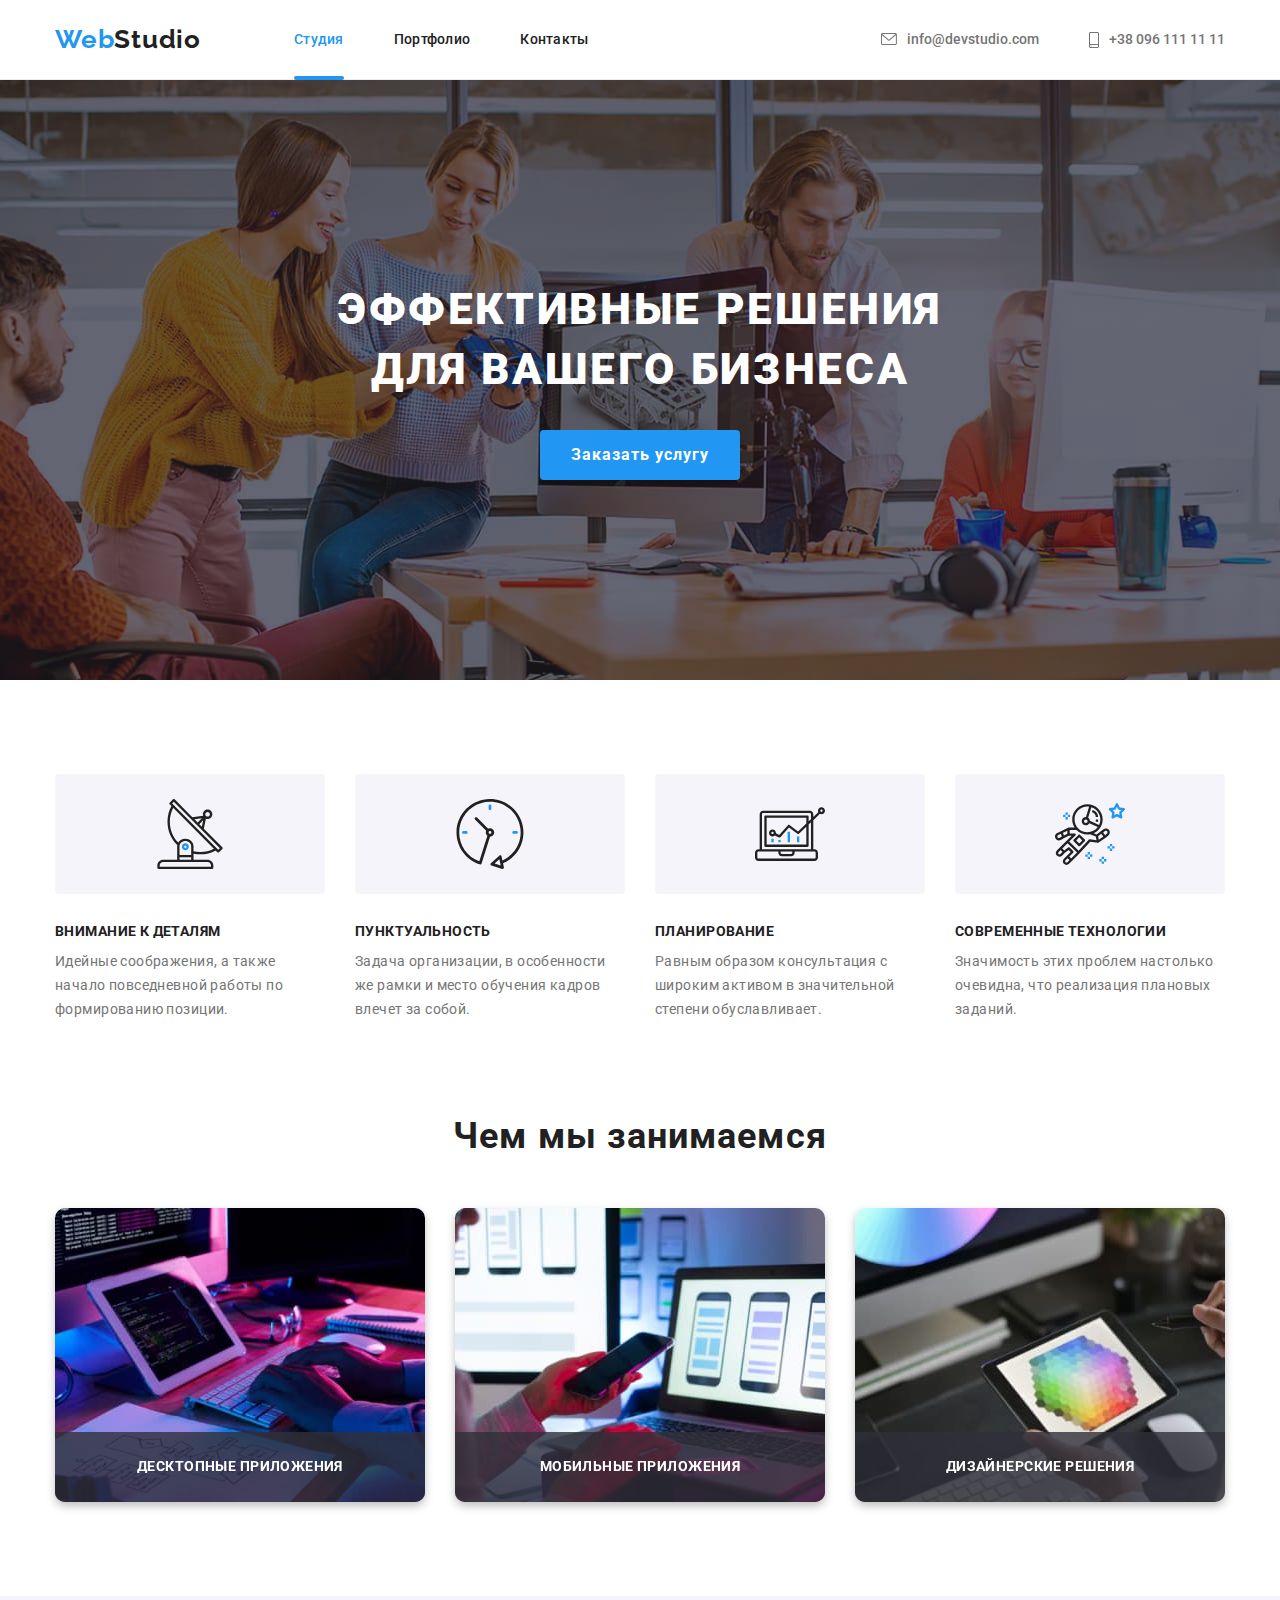
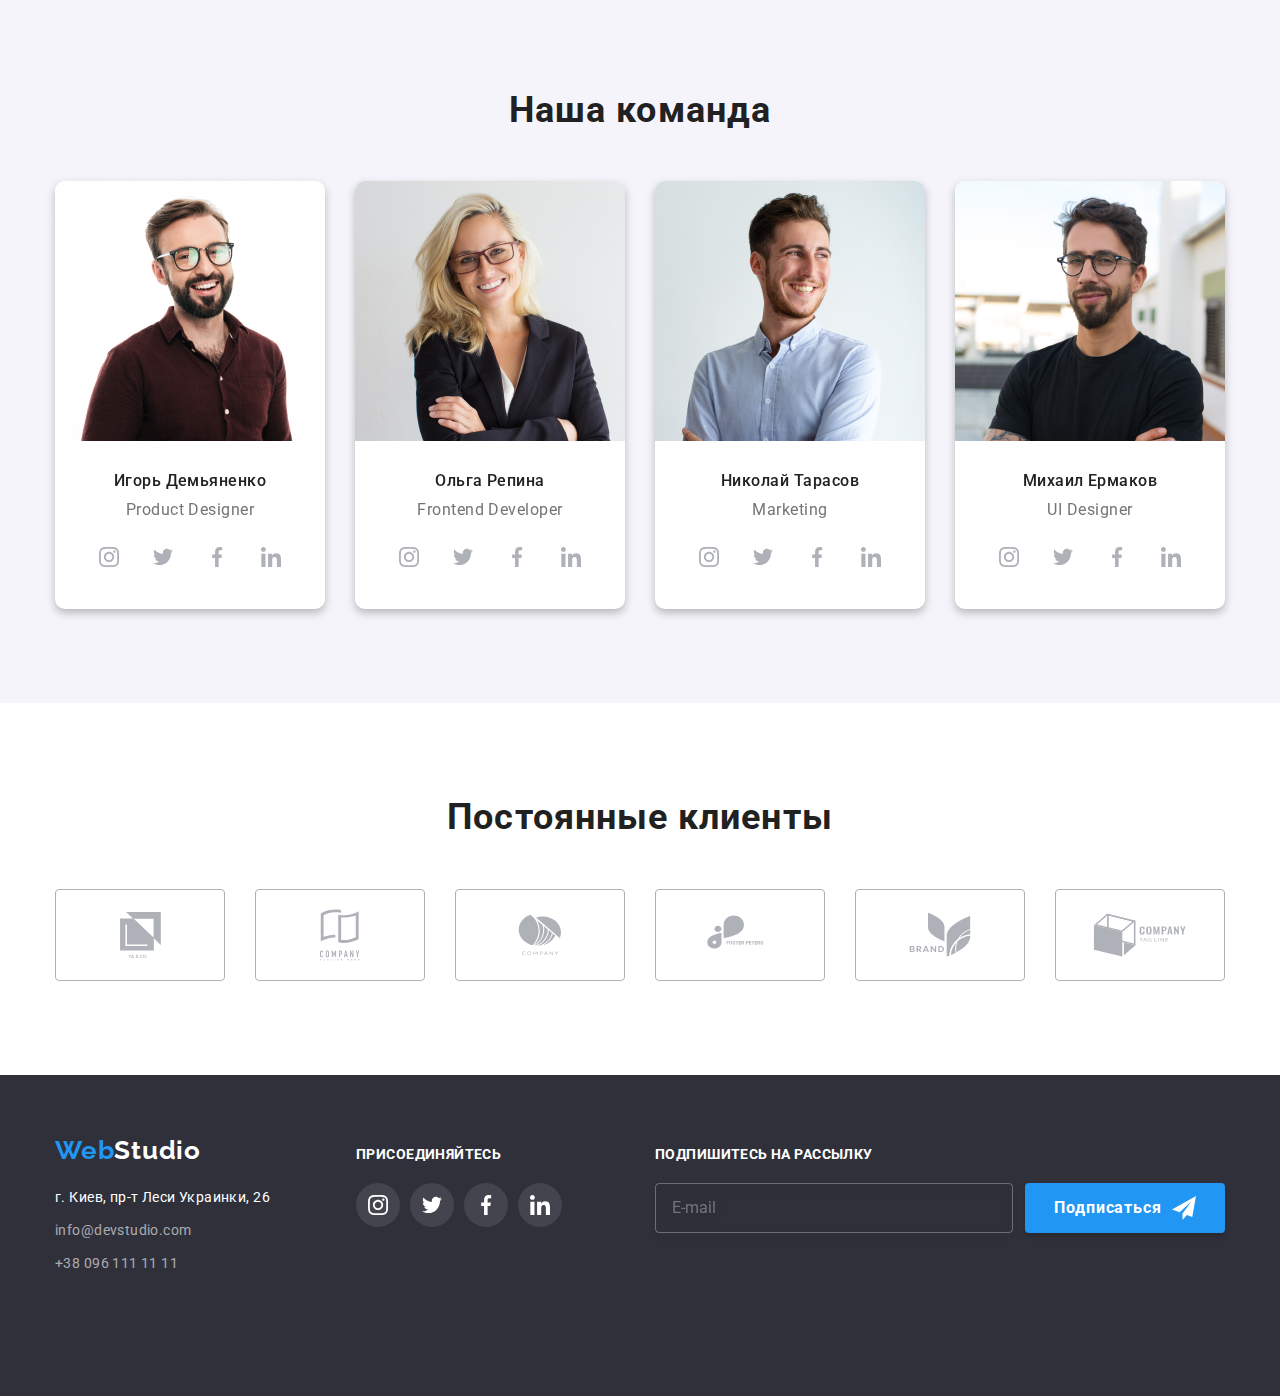
==== commit 93745468: "дополнения" ====
--- a/index.html
+++ b/index.html
@@ -136,7 +136,7 @@
                                     media="(min-width: 1200px)">
                                 <source srcset="./images/Studio/TeamCard/teamcard1-tab-1x-min.jpg 1x, ./images/Studio/TeamCard/teamcard1-tab-2x-min@2x.jpg 2x"
                                     media="(min-width: 768px)">
-                                <source srcset="./images/team/img1-mob-1x-min.jpg 1x, ./images/team/img1-mob-2x-min.jpg 2x"
+                                <source srcset="./images/Studio/TeamCard/teamcard1-mob-1x-min.jpg 1x, ./images/Studio/TeamCard/teamcard1-mob-2x-min@2x.jpg 2x"
                                     media="(min-width: 480px)">
                                 <img src="./images/Studio/teamcard1.jpg" alt="Игорь Демьяненко">
                             </picture>
@@ -187,7 +187,7 @@
                                 media="(min-width: 1200px)">
                             <source srcset="./images/Studio/TeamCard/teamcard2-tab-1x-min.jpg 1x, ./images/Studio/TeamCard/teamcard2-tab-2x-min@2x.jpg 2x"
                                 media="(min-width: 768px)">
-                            <source srcset="./images/team/img1-mob-1x-min.jpg 1x, ./images/team/img1-mob-2x-min.jpg 2x"
+                            <source srcset="./images/Studio/TeamCard/teamcard2-mob-1x-min.jpg 1x, ./images/Studio/TeamCard/teamcard2-mob-2x-min@2x.jpg 2x"
                                 media="(min-width: 480px)">
                             <img src="./images/Studio/teamcard2.jpg" alt="Ольга Репина" >
                         </picture>
@@ -238,7 +238,7 @@
                                 media="(min-width: 1200px)">
                             <source srcset="./images/Studio/TeamCard/teamcard3-tab-1x-min.jpg 1x, ./images/Studio/TeamCard/teamcard3-tab-2x-min@2x.jpg 2x"
                                 media="(min-width: 768px)">
-                            <source srcset="./images/team/img1-mob-1x-min.jpg 1x, ./images/team/img1-mob-2x-min.jpg 2x"
+                            <source srcset="./images/Studio/TeamCard/teamcard3-mob-1x-min.jpg 1x, ./images/Studio/TeamCard/teamcard3-mob-2x-min@2x.jpg 2x"
                                 media="(min-width: 480px)">
                             <img src="./images/Studio/teamcard3.jpg" alt="Николай Тарасов" >
                         </picture>
@@ -290,7 +290,7 @@
                                 <source
                                     srcset="./images/Studio/TeamCard/teamcard4-tab-1x-min.jpg 1x, ./images/Studio/TeamCard/teamcard4-tab-2x-min@2x.jpg 2x"
                                     media="(min-width: 768px)">
-                                <source srcset="./images/team/img1-mob-1x-min.jpg 1x, ./images/team/img1-mob-2x-min.jpg 2x"
+                                <source srcset="./images/Studio/TeamCard/teamcard4-mob-1x-min.jpg 1x, ./images/Studio/TeamCard/teamcard4-mob-2x-min@2x.jpg 2x"
                                     media="(min-width: 480px)">
                                 <img src="./images/Studio/teamcard4.jpg" alt="Михаил Ермаков">
                             </picture>
--- a/css/main.min.css
+++ b/css/main.min.css
@@ -1,2 +1,2 @@
-h1,h2,h3,h4,h5,h6{color:#212121;margin-top:0px;margin-bottom:0px}p{margin-top:0px;margin-bottom:0px}img{display:block;max-width:100%;height:auto}ul{list-style:none;padding:0;margin:0}a{display:block;text-decoration:none;color:inherit}body{color:#212121;font-family:Roboto,sans-serif;background-color:#fff}.container{padding-left:15px;padding-right:15px;margin-left:auto;margin-right:auto}@media screen and (min-width: 480px){.container{width:480px}}@media screen and (min-width: 768px){.container{width:768px}}@media screen and (min-width: 1200px){.container{width:1200px}}.visually-hidden{position:absolute;width:1px;height:1px;margin:-1px;border:0;padding:0;clip:rect(0 0 0 0);overflow:hidden}.section{padding:94px 0;margin-left:auto;margin-right:auto}@media screen and (min-width: 768px){.section-feature{padding:60px 0;margin-left:auto;margin-right:auto}}@media screen and (min-width: 1200px){.section-feature{padding:94px 0;margin-left:auto;margin-right:auto}}@media screen and (min-width: 768px){.section-hero{padding-top:118px;padding-bottom:118px;background-color:#2f303a;text-align:center;max-width:768px;height:400px}}@media screen and (min-width: 1200px){.section-hero{padding-top:200px;padding-bottom:200px;background-color:#2f303a;text-align:center;background-image:-webkit-gradient(linear, left top, right top, from(rgba(47,48,58,0.4)), to(rgba(47,48,58,0.4))),url(../images/Studio/Hero.jpg);background-image:linear-gradient(to right, rgba(47,48,58,0.4), rgba(47,48,58,0.4)),url(../images/Studio/Hero.jpg);background-repeat:no-repeat;background-position:center;background-size:cover;max-width:1600px;height:600px}}.section-activity{padding-top:0}@media screen and (max-width: 1199px){.section-activity{display:none}}.section-team{background-color:#f5f4fa;padding:60px 0}@media screen and (min-width: 1200px){.section-team{background-color:#f5f4fa;padding:94px 0}}.section-clients{padding:60px 0px}@media screen and (min-width: 1200px){.section-clients{padding:94px 0px}}.header{height:80px;border-bottom:1px solid #ececec;display:-webkit-box;display:-ms-flexbox;display:flex;-webkit-box-align:center;-ms-flex-align:center;align-items:center}.header .container{display:-webkit-box;display:-ms-flexbox;display:flex;-webkit-box-align:center;-ms-flex-align:center;align-items:center}@media screen and (min-width: 768px){.site-nav{display:-webkit-box;display:-ms-flexbox;display:flex;margin-left:88px}.site-nav__item{position:relative}.site-nav__item:not(:last-child){margin-right:50px}.site-nav__link{display:block;padding-top:32px;padding-bottom:32px;font-weight:500;font-size:14px;line-height:1.14;letter-spacing:0.02em;-webkit-transition:color 250ms cubic-bezier(0.4, 0, 0.2, 1);transition:color 250ms cubic-bezier(0.4, 0, 0.2, 1)}.site-nav__link:hover,.site-nav__link:focus,.site-nav__link--active{color:#2196f3}.site-nav__link--active::after{content:"";position:absolute;bottom:0;margin-bottom:-1px;display:block;width:100%;height:4px;border-radius:2px;background-color:#2196f3}}@media screen and (min-width: 1200px){.site-nav{display:-webkit-box;display:-ms-flexbox;display:flex;margin-left:93px}.site-nav__item{position:relative}.site-nav__item:not(:last-child){margin-right:50px}.site-nav__link{display:block;padding-top:32px;padding-bottom:32px;font-weight:500;font-size:14px;line-height:1.14;letter-spacing:0.02em;-webkit-transition:color 250ms cubic-bezier(0.4, 0, 0.2, 1);transition:color 250ms cubic-bezier(0.4, 0, 0.2, 1)}.site-nav__link:hover,.site-nav__link:focus,.site-nav__link--active{color:#2196f3}.site-nav__link--active::after{content:"";position:absolute;bottom:0;margin-bottom:-1px;display:block;width:100%;height:4px;border-radius:2px;background-color:#2196f3}}@media screen and (min-width: 768px){.auth-nav{-webkit-box-orient:vertical;-webkit-box-direction:normal;-ms-flex-direction:column;flex-direction:column;display:-webkit-box;display:-ms-flexbox;display:flex;margin-left:auto;margin-bottom:-10px}.auth-nav__item{margin-bottom:10px}.auth-nav__link{display:-webkit-inline-box;display:-ms-inline-flexbox;display:inline-flex;color:#757575;text-decoration:none;cursor:pointer;font-weight:500;font-size:14px;line-height:1.14;-webkit-box-align:center;-ms-flex-align:center;align-items:center;-webkit-transition-duration:250ms;transition-duration:250ms;-webkit-transition-timing-function:cubic-bezier(0.4, 0, 0.2, 1);transition-timing-function:cubic-bezier(0.4, 0, 0.2, 1)}.auth-nav__link:hover,.auth-nav__link:focus{color:#2196f3}}.auth-nav__icon{display:block;margin-right:10px;fill:currentColor}@media screen and (min-width: 1200px){.auth-nav{display:-webkit-box;display:-ms-flexbox;display:flex;-webkit-box-orient:horizontal;-webkit-box-direction:normal;-ms-flex-direction:row;flex-direction:row;margin-left:auto}.auth-nav__item:not(:last-child){margin-right:50px}.auth-nav__link{display:-webkit-inline-box;display:-ms-inline-flexbox;display:inline-flex;padding-top:32px;padding-bottom:32px;color:#757575;text-decoration:none;cursor:pointer;font-weight:500;font-size:14px;line-height:1.14;-webkit-box-align:center;-ms-flex-align:center;align-items:center;-webkit-transition-duration:250ms;transition-duration:250ms;-webkit-transition-timing-function:cubic-bezier(0.4, 0, 0.2, 1);transition-timing-function:cubic-bezier(0.4, 0, 0.2, 1)}.auth-nav__link:hover,.auth-nav__link:focus{color:#2196f3}}.logo__part--black{color:#212121;font-family:Raleway,sans-serif;text-decoration:none;font-weight:bold;font-size:26px;line-height:1.19;letter-spacing:0.03em}.logo__part--accent{color:#2196f3}.logo__part--white{color:#fff;font-family:Raleway,sans-serif;text-decoration:none;font-weight:bold;font-size:26px;line-height:1.19;letter-spacing:0.03em;margin-bottom:20px}.main-button{width:200px;padding:10px;height:50px;font-weight:700;font-size:16px;line-height:1.8;letter-spacing:0.06em;color:#fff;background-color:#2196f3;-webkit-box-shadow:0px 4px 4px rgba(0,0,0,0.15);box-shadow:0px 4px 4px rgba(0,0,0,0.15);border-radius:4px;border:1px solid transparent;cursor:pointer}.filter-list__button{height:38px;font-weight:500;font-size:16px;line-height:1.6;text-align:center;letter-spacing:0.03em;padding-left:22px;padding-right:22px;color:#212121;background-color:#f5f4fa;border:1px solid #f5f4fa;border-radius:4px;-webkit-transition-property:background-color;transition-property:background-color;-webkit-transition-duration:250ms;transition-duration:250ms;-webkit-transition:background-color cubic-bezier(0.4, 0, 0.2, 1),color 500ms cubic-bezier(0.4, 0, 0.2, 1);transition:background-color cubic-bezier(0.4, 0, 0.2, 1),color 500ms cubic-bezier(0.4, 0, 0.2, 1)}.filter-list__button:hover,.filter-list__button:focus{color:#fff;background-color:#2196f3;cursor:pointer}.hero-title{font-size:26px;color:#fff;font-weight:900;text-align:center;letter-spacing:0.06em;text-transform:uppercase;line-height:1.36;margin-bottom:30px}@media screen and (min-width: 1200px){.hero-title{font-size:44px}}.title{font-weight:bold;font-size:36px;line-height:1.16;text-align:center;letter-spacing:0.03em}@media screen and (min-width: 768px){.title{margin-bottom:30px}}@media screen and (min-width: 1200px){.title{margin-bottom:50px}}.feature-list{padding-left:0;margin-top:0}@media screen and (min-width: 768px){.feature-list{display:-webkit-box;display:-ms-flexbox;display:flex;-ms-flex-wrap:wrap;flex-wrap:wrap;margin-left:-30px;margin-bottom:-30px}}@media screen and (min-width: 1200px){.feature-list{display:-webkit-box;display:-ms-flexbox;display:flex;-ms-flex-wrap:nowrap;flex-wrap:nowrap}}.feature-list__item{width:100%;margin-bottom:30px}@media screen and (min-width: 768px){.feature-list__item{-ms-flex-preferred-size:calc((100% - 60px) / 2);flex-basis:calc((100% - 60px) / 2);margin-left:30px;margin-bottom:30px}}@media screen and (min-width: 1200px){.feature-list__item{-ms-flex-preferred-size:calc((100% - 120px) / 4);flex-basis:calc((100% - 120px) / 4)}}.feature-list__advantages{display:-webkit-box;display:-ms-flexbox;display:flex;height:120px;margin-bottom:30px;background-position:center;background-color:#f5f4fa;-webkit-box-align:center;-ms-flex-align:center;align-items:center;-webkit-box-pack:center;-ms-flex-pack:center;justify-content:center;border-radius:4px;fill:currentColor}.feature-list__text{color:#757575;font-size:14px;line-height:1.71;font-weight:400;letter-spacing:0.03em}.feature-list__title{font-style:normal;font-weight:bold;font-size:14px;line-height:1.14;letter-spacing:0.03em;text-transform:uppercase;text-align:start;margin-bottom:10px}.activity{display:-webkit-box;display:-ms-flexbox;display:flex}.activity .activity__item{position:relative;border-radius:10px;-webkit-filter:drop-shadow(0px 4px 4px rgba(0,0,0,0.25));filter:drop-shadow(0px 4px 4px rgba(0,0,0,0.25));overflow:hidden}.activity__item:not(:last-child){margin-right:30px}.activity__overlay{position:absolute;bottom:0;width:100%;background-color:rgba(47,48,58,0.8)}.activity__text{padding-top:27px;padding-bottom:27px;font-size:14px;font-weight:bold;line-height:1.14;letter-spacing:0.03em;text-align:center;text-transform:uppercase;color:#fff}.footer{background-color:#2f303a;padding:60px 0}@media screen and (min-width: 768px){.contact-list{text-align:center}}@media screen and (min-width: 1200px){.contact-list{text-align:start}}.contact-list__text{font-style:normal;font-size:14px;line-height:1.7;font-weight:normal;letter-spacing:0.03em;margin:0;color:#fff;-webkit-transition-duration:250ms;transition-duration:250ms;-webkit-transition-timing-function:cubic-bezier(0.4, 0, 0.2, 1);transition-timing-function:cubic-bezier(0.4, 0, 0.2, 1)}.contact-list__text:hover,.contact-list__text:focus{color:#2196f3}.contact-list__item:not(:last-child){margin-bottom:9px}.contact-list__link{display:inline-block;font-weight:normal;font-size:14px;line-height:1.71;letter-spacing:0.03em;font-style:normal;text-decoration:none;color:rgba(255,255,255,0.6);-webkit-transition-duration:250ms;transition-duration:250ms;-webkit-transition-timing-function:cubic-bezier(0.4, 0, 0.2, 1);transition-timing-function:cubic-bezier(0.4, 0, 0.2, 1)}.contact-list__link:hover,.contact-list__link:focus{color:#2196f3}@media screen and (min-width: 768px){.addr-container{width:100%;display:-webkit-box;display:-ms-flexbox;display:flex;-webkit-box-pack:justify;-ms-flex-pack:justify;justify-content:space-between;-webkit-box-align:baseline;-ms-flex-align:baseline;align-items:baseline;-webkit-box-orient:horizontal;-webkit-box-direction:normal;-ms-flex-direction:row;flex-direction:row}}@media screen and (min-width: 768px) and (max-width: 1199px){.addr-container{padding-left:61px;padding-right:61px}}@media screen and (min-width: 768px){.footer-parts{display:-webkit-box;display:-ms-flexbox;display:flex;-webkit-box-orient:vertical;-webkit-box-direction:normal;-ms-flex-direction:column;flex-direction:column;max-height:463px}}@media screen and (min-width: 1200px){.footer-parts{display:-webkit-box;display:-ms-flexbox;display:flex;-webkit-box-align:baseline;-ms-flex-align:baseline;align-items:baseline;-webkit-box-orient:horizontal;-webkit-box-direction:normal;-ms-flex-direction:row;flex-direction:row}}@media screen and (min-width: 768px){.main-contacts{margin-bottom:60px;-webkit-box-align:center;-ms-flex-align:center;align-items:center;-webkit-box-pack:center;-ms-flex-pack:center;justify-content:center;display:-webkit-box;display:-ms-flexbox;display:flex;-webkit-box-orient:vertical;-webkit-box-direction:normal;-ms-flex-direction:column;flex-direction:column}}@media screen and (min-width: 1200px){.main-contacts{width:231px;-webkit-box-align:start;-ms-flex-align:start;align-items:flex-start}}.social-networks-contacts{-webkit-box-pack:end;-ms-flex-pack:end;justify-content:flex-end;width:206px;margin-left:70px}@media screen and (min-width: 768px){.social-networks-contacts{text-align:center}}@media screen and (min-width: 1200px){.social-networks-contacts{text-align:start}}.call{font-weight:bold;font-size:14px;line-height:1.14;letter-spacing:0.03em;text-transform:uppercase;margin-bottom:20px;color:#fff}@media screen and (min-width: 768px){.subscribe-form{text-align:center;margin-left:auto;margin-right:auto}}@media screen and (min-width: 1200px){.subscribe-form{text-align:start;margin-left:93px}}.form-footer{display:-webkit-box;display:-ms-flexbox;display:flex}.third__footer-heading{font-weight:bold;font-size:14px;line-height:16px;letter-spacing:0.03em;text-transform:uppercase;margin-bottom:20px;color:#fff}.subscribe-field{display:-webkit-box;display:-ms-flexbox;display:flex}@media screen and (min-width: 768px){.subscribe-field{display:-webkit-box;display:-ms-flexbox;display:flex;-webkit-box-orient:vertical;-webkit-box-direction:normal;-ms-flex-direction:column;flex-direction:column}}@media screen and (min-width: 1200px){.subscribe-field{-webkit-box-orient:horizontal;-webkit-box-direction:normal;-ms-flex-direction:row;flex-direction:row}}.subscribe-field__form-input{margin-right:12px;padding:15px 16px;border:1px solid rgba(255,255,255,0.3);border-radius:4px;background-color:transparent;-webkit-filter:drop-shadow(0px 4px 4px rgba(0,0,0,0.15));filter:drop-shadow(0px 4px 4px rgba(0,0,0,0.15))}@media screen and (min-width: 768px){.subscribe-field__form-input{margin-bottom:30px;width:450px;margin-left:auto;margin-right:auto}}@media screen and (min-width: 1200px){.subscribe-field__form-input{margin-bottom:0;margin-right:12px;width:358px}}.subscribe-field__form-button{display:-webkit-box;display:-ms-flexbox;display:flex;-webkit-box-pack:center;-ms-flex-pack:center;justify-content:center;-webkit-box-align:center;-ms-flex-align:center;align-items:center;width:200px;padding:10px;height:50px;font-weight:700;font-size:16px;line-height:1.8;letter-spacing:0.06em;margin-left:auto;margin-right:auto;color:#fff;background-color:#2196f3;-webkit-box-shadow:0px 4px 4px rgba(0,0,0,0.15);box-shadow:0px 4px 4px rgba(0,0,0,0.15);border-radius:4px;border:1px solid transparent;cursor:pointer}.subscribe-field__form-icon{display:-webkit-box;display:-ms-flexbox;display:flex;-webkit-box-align:center;-ms-flex-align:center;align-items:center;margin-left:10px;fill:#fff}.social-list{display:-webkit-box;display:-ms-flexbox;display:flex;-webkit-box-pack:justify;-ms-flex-pack:justify;justify-content:space-between}.footer-button{height:20px;width:20px;fill:currentColor}.footer-link{display:-webkit-box;display:-ms-flexbox;display:flex;height:44px;width:44px;color:#fff;background-color:#43444d;border-radius:50%;-webkit-box-align:center;-ms-flex-align:center;align-items:center;-webkit-box-pack:center;-ms-flex-pack:center;justify-content:center;-webkit-transition-property:background-color;transition-property:background-color;-webkit-transition-duration:250ms;transition-duration:250ms;-webkit-transition-timing-function:cubic-bezier(0.4, 0, 0.2, 1);transition-timing-function:cubic-bezier(0.4, 0, 0.2, 1)}.footer-link:hover,.footer-link:focus{background-color:#2196f3}@media screen and (min-width: 768px){.team-list{display:-webkit-box;display:-ms-flexbox;display:flex;-ms-flex-wrap:wrap;flex-wrap:wrap;-webkit-box-pack:center;-ms-flex-pack:center;justify-content:center;margin:-15px}}@media screen and (min-width: 1200px){.team-list{display:-webkit-box;display:-ms-flexbox;display:flex}}.team-list__card{margin-bottom:30px;width:100%;background:#fff;border-radius:10px;-webkit-filter:drop-shadow(0px 4px 4px rgba(0,0,0,0.25));filter:drop-shadow(0px 4px 4px rgba(0,0,0,0.25));overflow:hidden}@media screen and (min-width: 768px){.team-list__card{width:calc((100% - 4 * 15px) / 2);margin:15px}}@media screen and (min-width: 1200px){.team-list__card{-ms-flex-preferred-size:calc((100% - 120px) / 4);flex-basis:calc((100% - 120px) / 4)}}.info-card{padding-top:30px;padding-bottom:30px;border-top:0px;text-align:center}.info-card__title{font-size:16px;line-height:1.19;letter-spacing:0.03em;font-weight:500}.info-card__text{color:#757575;font-size:16px;line-height:1.19;font-weight:normal;letter-spacing:0.03em;margin-top:10px;margin-bottom:0}.info-card__list{display:-webkit-box;display:-ms-flexbox;display:flex;-webkit-box-align:center;-ms-flex-align:center;align-items:center;-webkit-box-pack:center;-ms-flex-pack:center;justify-content:center;padding:0px;margin-top:16px}.info-card__item:not(:last-child){margin-right:10px}.info-card__link{display:-webkit-box;display:-ms-flexbox;display:flex;-webkit-box-align:center;-ms-flex-align:center;align-items:center;-webkit-box-pack:center;-ms-flex-pack:center;justify-content:center;height:44px;width:44px;color:#afb1b8;border-radius:50%;-webkit-transition-duration:250ms;transition-duration:250ms;-webkit-transition-timing-function:cubic-bezier(0.4, 0, 0.2, 1);transition-timing-function:cubic-bezier(0.4, 0, 0.2, 1)}.info-card__link:hover,.info-card__link:focus{color:#fff;background:#2196f3}.info-card__icon{width:20px;height:20px;fill:currentColor}.clients-list{margin-bottom:-30px}@media screen and (min-width: 768px){.clients-list{display:-webkit-box;display:-ms-flexbox;display:flex;-ms-flex-wrap:wrap;flex-wrap:wrap;-webkit-box-pack:justify;-ms-flex-pack:justify;justify-content:space-between}.clients-list__item{-ms-flex-preferred-size:calc((100% - 90px) / 3);flex-basis:calc((100% - 90px) / 3);margin-bottom:30px}}@media screen and (min-width: 1200px){.clients-list{display:-webkit-box;display:-ms-flexbox;display:flex;-webkit-box-pack:center;-ms-flex-pack:center;justify-content:center;-ms-flex-wrap:nowrap;flex-wrap:nowrap}.clients-list__item{display:-webkit-box;display:-ms-flexbox;display:flex;-webkit-box-pack:center;-ms-flex-pack:center;justify-content:center;-webkit-box-align:center;-ms-flex-align:center;align-items:center}.clients-list__item:not(:last-child){margin-right:30px}}.clients-list__icon{fill:currentColor}.clients-list__link{display:-webkit-box;display:-ms-flexbox;display:flex;-webkit-box-align:center;-ms-flex-align:center;align-items:center;-webkit-box-pack:center;-ms-flex-pack:center;justify-content:center;width:170px;height:92px;border:1px solid #afb1b8;-webkit-box-sizing:border-box;box-sizing:border-box;border-radius:4px;-webkit-transition-duration:250ms;transition-duration:250ms;-webkit-transition-timing-function:cubic-bezier(0.4, 0, 0.2, 1);transition-timing-function:cubic-bezier(0.4, 0, 0.2, 1);color:#afb1b8}@media screen and (min-width: 768px){.clients-list__link{width:226px}}.clients-list__link:hover,.clients-list__link:focus{color:#2196f3;border-color:#2196f3}.backdrop{opacity:1;position:fixed;top:0;left:0;width:100%;height:100%;background-color:rgba(0,0,0,0.2);-webkit-transition:opacity 250ms cubic-bezier(0.4, 0, 0.2, 1);transition:opacity 250ms cubic-bezier(0.4, 0, 0.2, 1);overflow-y:scroll}.backdrop.is-hidden{opacity:0;pointer-events:none}.backdrop.is-hidden .modal{-webkit-transform:translate(-50%, -50%) scale(0.9);transform:translate(-50%, -50%) scale(0.9)}.modal{position:absolute;width:528px;height:581px;top:50%;left:50%;display:-webkit-box;display:-ms-flexbox;display:flex;-webkit-box-pack:end;-ms-flex-pack:end;justify-content:flex-end;-webkit-box-align:start;-ms-flex-align:start;align-items:flex-start;background-color:#fff;-webkit-transform:translate(-50%, -50%) scale(1);transform:translate(-50%, -50%) scale(1);-webkit-transition:-webkit-transform 250ms cubic-bezier(0.4, 0, 0.2, 1);transition:-webkit-transform 250ms cubic-bezier(0.4, 0, 0.2, 1);transition:transform 250ms cubic-bezier(0.4, 0, 0.2, 1);transition:transform 250ms cubic-bezier(0.4, 0, 0.2, 1), -webkit-transform 250ms cubic-bezier(0.4, 0, 0.2, 1)}@media screen and (max-width: 1199px){.modal{max-width:450px;max-height:609px}}.modal__close-button{position:absolute;top:8px;right:8px;width:30px;height:30px;border:1px solid rgba(0,0,0,0.1);border-radius:50%;background-color:#fff;display:-webkit-box;display:-ms-flexbox;display:flex;-webkit-box-pack:center;-ms-flex-pack:center;justify-content:center;-webkit-box-align:center;-ms-flex-align:center;align-items:center;cursor:pointer;-webkit-transition-property:fill;transition-property:fill;-webkit-transition-duration:250ms;transition-duration:250ms;-webkit-transition-timing-function:cubic-bezier(0.4, 0, 0.2, 1);transition-timing-function:cubic-bezier(0.4, 0, 0.2, 1)}.modal__close-button:focus,.modal__close-button:hover{cursor:pointer;color:#2196f3}.modal__close-button:focus{outline:none;-webkit-box-shadow:0 0 0 0.1em #2196f3;box-shadow:0 0 0 0.1em #2196f3}.modal__close-button--cross{fill:currentColor}.modal-form{width:528px;margin-left:auto;margin-right:auto;padding-top:35px;padding-bottom:45px;padding-left:39px;padding-right:41px}@media screen and (max-width: 1199px){.modal-form{width:450px}}.modal-form__heading{display:block;font-weight:bold;font-size:20px;line-height:1.15;text-align:center;letter-spacing:0.03em;margin-bottom:12px;color:#212121;text-shadow:0px 4px 4px rgba(0,0,0,0.25)}.modal-form__field{position:relative;display:-webkit-box;display:-ms-flexbox;display:flex;-webkit-box-orient:vertical;-webkit-box-direction:normal;-ms-flex-direction:column;flex-direction:column;margin-bottom:10px}.modal-form__field:hover>.modal-form__icon,.modal-form__field:focus-within>.modal-form__icon{fill:#2196f3;cursor:pointer}.modal-form__field:hover>.modal-form__input,.modal-form__field:focus-within>.modal-form__input{cursor:pointer;outline:none;border:1px solid #2196f3}.modal-form__field--comment{margin-bottom:20px}.modal-form__field:hover>.modal-form__icon,.modal-form__field:focus-within>.modal-form__icon{fill:#2196f3;cursor:pointer}.form-field:hover>.modal-form__input,.form-field:focus-within>.modal-form__input{cursor:pointer;outline:none;border:1px solid #2196f3}.modal-form__input{border:1px solid rgba(33,33,33,0.2);border-radius:4px;padding:11px 42px}.modal-form__label{margin-bottom:4px;font-weight:normal;font-size:12px;line-height:1.16;letter-spacing:0.01em;color:#757575}.modal-form__field textarea{width:448px;height:120px;padding:12px 16px;resize:none;-webkit-box-sizing:border-box;box-sizing:border-box}@media screen and (max-width: 1199px){.modal-form__field textarea{width:370px}}.modal-form__field input::-webkit-input-placeholder{font-weight:normal;font-size:12px;line-height:1.16;letter-spacing:0.01em;color:rgba(117,117,117,0.5)}.modal-form__field input:-ms-input-placeholder{font-weight:normal;font-size:12px;line-height:1.16;letter-spacing:0.01em;color:rgba(117,117,117,0.5)}.modal-form__field input::-ms-input-placeholder{font-weight:normal;font-size:12px;line-height:1.16;letter-spacing:0.01em;color:rgba(117,117,117,0.5)}.modal-form__field input::placeholder{font-weight:normal;font-size:12px;line-height:1.16;letter-spacing:0.01em;color:rgba(117,117,117,0.5)}.modal-form__field textarea::-webkit-input-placeholder{font-weight:normal;font-size:12px;line-height:1.16;letter-spacing:0.01em;color:rgba(117,117,117,0.5)}.modal-form__field textarea:-ms-input-placeholder{font-weight:normal;font-size:12px;line-height:1.16;letter-spacing:0.01em;color:rgba(117,117,117,0.5)}.modal-form__field textarea::-ms-input-placeholder{font-weight:normal;font-size:12px;line-height:1.16;letter-spacing:0.01em;color:rgba(117,117,117,0.5)}.modal-form__field textarea::placeholder{font-weight:normal;font-size:12px;line-height:1.16;letter-spacing:0.01em;color:rgba(117,117,117,0.5)}.agreement{display:-webkit-box;display:-ms-flexbox;display:flex;-webkit-box-align:center;-ms-flex-align:center;align-items:center;-webkit-box-pack:center;-ms-flex-pack:center;justify-content:center;margin-bottom:30px;position:relative;cursor:pointer;text-align:center;font-weight:400;font-size:12px;line-height:1.17;letter-spacing:0.03em}@media screen and (min-width: 364px){.agreement{display:-webkit-box;display:-ms-flexbox;display:flex;-webkit-box-align:center;-ms-flex-align:center;align-items:center;-webkit-box-pack:center;-ms-flex-pack:center;justify-content:center;-ms-flex-wrap:wrap;flex-wrap:wrap}}.agreement__text{display:inline-block;font-size:14px;line-height:1.71;letter-spacing:0.03em;color:#757575}@media screen and (max-width: 1199px){.agreement__text{font-size:12px;line-height:1.167;letter-spacing:0.03em}}.agreement__link{display:inline-block;letter-spacing:0.03em;text-decoration:underline;color:#2196f3;font-size:14px;line-height:1.71;letter-spacing:0.03em;margin-left:6px}@media screen and (max-width: 1199px){.agreement__link{font-size:12px;line-height:1.167;letter-spacing:0.03em}}.modal-form__icon{position:absolute;top:30px;left:12px;fill:#212121}.agreement__checkbox{position:absolute;margin:-1px;width:1px;height:1px;border:0;padding:0;clip:rect(0 0 0 0);overflow:hidden}.agreement__checkbox:checked+.agreement__icon{background-color:#2196f3;border:2px solid #2196f3;background-image:url(../images/Svg/check.svg);background-size:contain;background-origin:border-box;fill:transparent;border-color:transparent}.agreement__icon{width:16px;height:15px;border-radius:2px;cursor:pointer;margin-right:7px;border:2px solid black}.submit-button{display:-webkit-box;display:-ms-flexbox;display:flex;margin-left:auto;margin-right:auto;font-size:16px;line-height:1.87;letter-spacing:0.06em;padding:10px 56px;font-weight:bold;color:#fff;background:#2196f3;-webkit-box-shadow:0px 4px 4px rgba(0,0,0,0.15);box-shadow:0px 4px 4px rgba(0,0,0,0.15);border-radius:4px;border:none;cursor:pointer}.project-list{display:-webkit-box;display:-ms-flexbox;display:flex;-ms-flex-wrap:wrap;flex-wrap:wrap;margin-bottom:calc(-1 * 30px);margin-left:calc(-1 * 30px)}.project-list__item{background:#fff;-webkit-box-sizing:border-box;box-sizing:border-box;-ms-flex-preferred-size:calc(100% / 3 - 30px);flex-basis:calc(100% / 3 - 30px);margin-left:30px;margin-bottom:30px}.project-list__item:hover,.project-list__item:focus{cursor:pointer;background:#f5f4fa;-webkit-box-shadow:0px 1px 1px rgba(0,0,0,0.12),0px 4px 4px rgba(0,0,0,0.06),1px 4px 6px rgba(0,0,0,0.16);box-shadow:0px 1px 1px rgba(0,0,0,0.12),0px 4px 4px rgba(0,0,0,0.06),1px 4px 6px rgba(0,0,0,0.16);border-radius:10px;overflow:hidden}.project-list__card{background:#fff;border:1px solid #eee}.project-list__thumb{position:relative;overflow:hidden}.card-overlay{position:absolute;opacity:0;top:0;left:0;width:100%;height:100%;overflow:auto;background:rgba(33,150,243,0.9);-webkit-transform:translateY(100%);transform:translateY(100%);-webkit-transition:opacity 250ms cubic-bezier(0.4, 0, 0.2, 1),-webkit-transform 250ms cubic-bezier(0.4, 0, 0.2, 1);transition:opacity 250ms cubic-bezier(0.4, 0, 0.2, 1),-webkit-transform 250ms cubic-bezier(0.4, 0, 0.2, 1);transition:transform 250ms cubic-bezier(0.4, 0, 0.2, 1),opacity 250ms cubic-bezier(0.4, 0, 0.2, 1);transition:transform 250ms cubic-bezier(0.4, 0, 0.2, 1),opacity 250ms cubic-bezier(0.4, 0, 0.2, 1),-webkit-transform 250ms cubic-bezier(0.4, 0, 0.2, 1)}.card-overlay__text{font-weight:400;font-size:18px;line-height:28px;letter-spacing:0.03em;padding:63px 24px;overflow:auto;color:#fff}.project-list__information{padding:20px 24px}.project-list__title{font-size:18px;line-height:2;font-weight:bold;letter-spacing:0.06em}.project-list__text{font-size:16px;line-height:30px;color:#757575;letter-spacing:0.03em;font-weight:normal;margin-top:4px}.project-list__link:hover .card-overlay,.project-list__link:focus .card-overlay{-webkit-transform:translateY(0);transform:translateY(0);opacity:1}.project-list__link:hover,.project-list__link:focus{background-color:#fff;-webkit-box-shadow:0px 1px 1px rgba(0,0,0,0.12),0px 4px 4px rgba(0,0,0,0.06),1px 4px 6px rgba(0,0,0,0.16);box-shadow:0px 1px 1px rgba(0,0,0,0.12),0px 4px 4px rgba(0,0,0,0.06),1px 4px 6px rgba(0,0,0,0.16)}.filter-list{display:-webkit-box;display:-ms-flexbox;display:flex;-webkit-box-pack:center;-ms-flex-pack:center;justify-content:center;margin-bottom:50px}.filter-list__item:not(:last-child){margin-right:8px}
+h1,h2,h3,h4,h5,h6{color:#212121;margin-top:0px;margin-bottom:0px}p{margin-top:0px;margin-bottom:0px}img{display:block;max-width:100%;height:auto}ul{list-style:none;padding:0;margin:0}a{display:block;text-decoration:none;color:inherit}body{color:#212121;font-family:Roboto,sans-serif;background-color:#fff}.container{padding-left:15px;padding-right:15px;margin-left:auto;margin-right:auto}@media screen and (min-width: 480px){.container{width:480px}}@media screen and (min-width: 768px){.container{width:768px}}@media screen and (min-width: 1200px){.container{width:1200px}}.visually-hidden{position:absolute;width:1px;height:1px;margin:-1px;border:0;padding:0;clip:rect(0 0 0 0);overflow:hidden}.section{padding:94px 0;margin-left:auto;margin-right:auto}@media screen and (min-width: 768px){.section-feature{padding:60px 0;margin-left:auto;margin-right:auto}}@media screen and (min-width: 1200px){.section-feature{padding:94px 0;margin-left:auto;margin-right:auto}}.section-hero{background-repeat:no-repeat;background-position:center;background-size:cover;background-color:#2f303a;text-align:center;margin-left:auto;margin-right:auto;background-image:-webkit-gradient(linear, left top, right top, from(rgba(47,48,58,0.4)), to(rgba(47,48,58,0.4))),url(../images/Studio/HeroPictures/HeroImg-mob-1x-min.jpg);background-image:linear-gradient(to right, rgba(47,48,58,0.4), rgba(47,48,58,0.4)),url(../images/Studio/HeroPictures/HeroImg-mob-1x-min.jpg)}@media (min-device-pixel-ratio: 2), (-webkit-min-device-pixel-ratio: 2), (min-resolution: 192dpi), (min-resolution: 2dppx){.section-hero{background-image:-webkit-gradient(linear, left top, right top, from(rgba(47,48,58,0.4)), to(rgba(47,48,58,0.4))),url(../images/Studio/HeroPictures/HeroImg-mob-2x-min@2x.jpg);background-image:linear-gradient(to right, rgba(47,48,58,0.4), rgba(47,48,58,0.4)),url(../images/Studio/HeroPictures/HeroImg-mob-2x-min@2x.jpg)}}@media screen and (min-width: 768px){.section-hero{padding-top:118px;padding-bottom:118px;max-width:768px;height:400px;background-image:-webkit-gradient(linear, left top, right top, from(rgba(47,48,58,0.4)), to(rgba(47,48,58,0.4))),url(../images/Studio/HeroPictures/HeroImg-tab-1x-min.jpg);background-image:linear-gradient(to right, rgba(47,48,58,0.4), rgba(47,48,58,0.4)),url(../images/Studio/HeroPictures/HeroImg-tab-1x-min.jpg)}}@media screen and (min-width: 768px) and (min-device-pixel-ratio: 2), screen and (min-width: 768px) and (-webkit-min-device-pixel-ratio: 2), screen and (min-width: 768px) and (min-resolution: 192dpi), screen and (min-width: 768px) and (min-resolution: 2dppx){.section-hero{background-image:-webkit-gradient(linear, left top, right top, from(rgba(47,48,58,0.4)), to(rgba(47,48,58,0.4))),url(../images/Studio/HeroPictures/HeroImg-tab-2x-min@2x.jpg);background-image:linear-gradient(to right, rgba(47,48,58,0.4), rgba(47,48,58,0.4)),url(../images/Studio/HeroPictures/HeroImg-tab-2x-min@2x.jpg)}}@media screen and (min-width: 1200px){.section-hero{padding-top:200px;padding-bottom:200px;max-width:1600px;height:600px;background-image:-webkit-gradient(linear, left top, right top, from(rgba(47,48,58,0.4)), to(rgba(47,48,58,0.4))),url(../images/Studio/HeroPictures/HeroImg-desk-1x-min.jpg);background-image:linear-gradient(to right, rgba(47,48,58,0.4), rgba(47,48,58,0.4)),url(../images/Studio/HeroPictures/HeroImg-desk-1x-min.jpg)}}@media screen and (min-width: 1200px) and (min-device-pixel-ratio: 2), screen and (min-width: 1200px) and (-webkit-min-device-pixel-ratio: 2), screen and (min-width: 1200px) and (min-resolution: 192dpi), screen and (min-width: 1200px) and (min-resolution: 2dppx){.section-hero{background-image:-webkit-gradient(linear, left top, right top, from(rgba(47,48,58,0.4)), to(rgba(47,48,58,0.4))),url(../images/Studio/HeroPictures/HeroImg-desk-2x-min@2x.jpg);background-image:linear-gradient(to right, rgba(47,48,58,0.4), rgba(47,48,58,0.4)),url(../images/Studio/HeroPictures/HeroImg-desk-2x-min@2x.jpg)}}.section-activity{padding-top:0}@media screen and (max-width: 1199px){.section-activity{display:none}}.section-team{background-color:#f5f4fa;padding:60px 0}@media screen and (min-width: 1200px){.section-team{background-color:#f5f4fa;padding:94px 0}}.section-clients{padding:60px 0px}@media screen and (min-width: 1200px){.section-clients{padding:94px 0px}}.header{height:80px;border-bottom:1px solid #ececec;display:-webkit-box;display:-ms-flexbox;display:flex;-webkit-box-align:center;-ms-flex-align:center;align-items:center}.header .container{display:-webkit-box;display:-ms-flexbox;display:flex;-webkit-box-align:center;-ms-flex-align:center;align-items:center}@media screen and (min-width: 768px){.site-nav{display:-webkit-box;display:-ms-flexbox;display:flex;margin-left:88px}.site-nav__item{position:relative}.site-nav__item:not(:last-child){margin-right:50px}.site-nav__link{display:block;padding-top:32px;padding-bottom:32px;font-weight:500;font-size:14px;line-height:1.14;letter-spacing:0.02em;-webkit-transition:color 250ms cubic-bezier(0.4, 0, 0.2, 1);transition:color 250ms cubic-bezier(0.4, 0, 0.2, 1)}.site-nav__link:hover,.site-nav__link:focus,.site-nav__link--active{color:#2196f3}.site-nav__link--active::after{content:"";position:absolute;bottom:0;margin-bottom:-1px;display:block;width:100%;height:4px;border-radius:2px;background-color:#2196f3}}@media screen and (min-width: 1200px){.site-nav{display:-webkit-box;display:-ms-flexbox;display:flex;margin-left:93px}.site-nav__item{position:relative}.site-nav__item:not(:last-child){margin-right:50px}.site-nav__link{display:block;padding-top:32px;padding-bottom:32px;font-weight:500;font-size:14px;line-height:1.14;letter-spacing:0.02em;-webkit-transition:color 250ms cubic-bezier(0.4, 0, 0.2, 1);transition:color 250ms cubic-bezier(0.4, 0, 0.2, 1)}.site-nav__link:hover,.site-nav__link:focus,.site-nav__link--active{color:#2196f3}.site-nav__link--active::after{content:"";position:absolute;bottom:0;margin-bottom:-1px;display:block;width:100%;height:4px;border-radius:2px;background-color:#2196f3}}@media screen and (min-width: 768px){.auth-nav{-webkit-box-orient:vertical;-webkit-box-direction:normal;-ms-flex-direction:column;flex-direction:column;display:-webkit-box;display:-ms-flexbox;display:flex;margin-left:auto;margin-bottom:-10px}.auth-nav__item{margin-bottom:10px}.auth-nav__link{display:-webkit-inline-box;display:-ms-inline-flexbox;display:inline-flex;color:#757575;text-decoration:none;cursor:pointer;font-weight:500;font-size:14px;line-height:1.14;-webkit-box-align:center;-ms-flex-align:center;align-items:center;-webkit-transition-duration:250ms;transition-duration:250ms;-webkit-transition-timing-function:cubic-bezier(0.4, 0, 0.2, 1);transition-timing-function:cubic-bezier(0.4, 0, 0.2, 1)}.auth-nav__link:hover,.auth-nav__link:focus{color:#2196f3}}.auth-nav__icon{display:block;margin-right:10px;fill:currentColor}@media screen and (min-width: 1200px){.auth-nav{display:-webkit-box;display:-ms-flexbox;display:flex;-webkit-box-orient:horizontal;-webkit-box-direction:normal;-ms-flex-direction:row;flex-direction:row;margin-left:auto}.auth-nav__item:not(:last-child){margin-right:50px}.auth-nav__link{display:-webkit-inline-box;display:-ms-inline-flexbox;display:inline-flex;padding-top:32px;padding-bottom:32px;color:#757575;text-decoration:none;cursor:pointer;font-weight:500;font-size:14px;line-height:1.14;-webkit-box-align:center;-ms-flex-align:center;align-items:center;-webkit-transition-duration:250ms;transition-duration:250ms;-webkit-transition-timing-function:cubic-bezier(0.4, 0, 0.2, 1);transition-timing-function:cubic-bezier(0.4, 0, 0.2, 1)}.auth-nav__link:hover,.auth-nav__link:focus{color:#2196f3}}.logo__part--black{color:#212121;font-family:Raleway,sans-serif;text-decoration:none;font-weight:bold;font-size:26px;line-height:1.19;letter-spacing:0.03em}.logo__part--accent{color:#2196f3}.logo__part--white{color:#fff;font-family:Raleway,sans-serif;text-decoration:none;font-weight:bold;font-size:26px;line-height:1.19;letter-spacing:0.03em;margin-bottom:20px}.main-button{width:200px;padding:10px;height:50px;font-weight:700;font-size:16px;line-height:1.8;letter-spacing:0.06em;color:#fff;background-color:#2196f3;-webkit-box-shadow:0px 4px 4px rgba(0,0,0,0.15);box-shadow:0px 4px 4px rgba(0,0,0,0.15);border-radius:4px;border:1px solid transparent;cursor:pointer}.filter-list__button{height:38px;font-weight:500;font-size:16px;line-height:1.6;text-align:center;letter-spacing:0.03em;padding-left:22px;padding-right:22px;color:#212121;background-color:#f5f4fa;border:1px solid #f5f4fa;border-radius:4px;-webkit-transition-property:background-color;transition-property:background-color;-webkit-transition-duration:250ms;transition-duration:250ms;-webkit-transition:background-color cubic-bezier(0.4, 0, 0.2, 1),color 500ms cubic-bezier(0.4, 0, 0.2, 1);transition:background-color cubic-bezier(0.4, 0, 0.2, 1),color 500ms cubic-bezier(0.4, 0, 0.2, 1)}.filter-list__button:hover,.filter-list__button:focus{color:#fff;background-color:#2196f3;cursor:pointer}.hero-title{font-size:26px;color:#fff;font-weight:900;text-align:center;letter-spacing:0.06em;text-transform:uppercase;line-height:1.36;margin-bottom:30px}@media screen and (min-width: 1200px){.hero-title{font-size:44px}}.title{margin-bottom:30px;font-weight:bold;font-size:36px;line-height:1.16;text-align:center;letter-spacing:0.03em}@media screen and (min-width: 1200px){.title{margin-bottom:50px}}.feature-list{padding-left:0;margin-top:0}@media screen and (min-width: 768px){.feature-list{display:-webkit-box;display:-ms-flexbox;display:flex;-ms-flex-wrap:wrap;flex-wrap:wrap;margin-left:-30px;margin-bottom:-30px}}@media screen and (min-width: 1200px){.feature-list{display:-webkit-box;display:-ms-flexbox;display:flex;-ms-flex-wrap:nowrap;flex-wrap:nowrap}}.feature-list__item{width:100%;margin-bottom:30px}@media screen and (min-width: 768px){.feature-list__item{-ms-flex-preferred-size:calc((100% - 60px) / 2);flex-basis:calc((100% - 60px) / 2);margin-left:30px;margin-bottom:30px}}@media screen and (min-width: 1200px){.feature-list__item{-ms-flex-preferred-size:calc((100% - 120px) / 4);flex-basis:calc((100% - 120px) / 4)}}.feature-list__advantages{display:-webkit-box;display:-ms-flexbox;display:flex;height:120px;margin-bottom:30px;background-position:center;background-color:#f5f4fa;-webkit-box-align:center;-ms-flex-align:center;align-items:center;-webkit-box-pack:center;-ms-flex-pack:center;justify-content:center;border-radius:4px;fill:currentColor}.feature-list__text{color:#757575;font-size:14px;line-height:1.71;font-weight:400;letter-spacing:0.03em}.feature-list__title{font-style:normal;font-weight:bold;font-size:14px;line-height:1.14;letter-spacing:0.03em;text-transform:uppercase;text-align:center;margin-bottom:10px}@media screen and (min-width: 768px){.feature-list__title{text-align:start}}.activity{display:-webkit-box;display:-ms-flexbox;display:flex}.activity .activity__item{position:relative;border-radius:10px;-webkit-filter:drop-shadow(0px 4px 4px rgba(0,0,0,0.25));filter:drop-shadow(0px 4px 4px rgba(0,0,0,0.25));overflow:hidden}.activity__item:not(:last-child){margin-right:30px}.activity__overlay{position:absolute;bottom:0;width:100%;background-color:rgba(47,48,58,0.8)}.activity__text{padding-top:27px;padding-bottom:27px;font-size:14px;font-weight:bold;line-height:1.14;letter-spacing:0.03em;text-align:center;text-transform:uppercase;color:#fff}.footer{background-color:#2f303a;padding:60px 0}@media screen and (min-width: 768px){.contact-list{text-align:center}}@media screen and (min-width: 1200px){.contact-list{text-align:start}}.contact-list__text{font-style:normal;font-size:14px;line-height:1.7;font-weight:normal;letter-spacing:0.03em;margin:0;color:#fff;-webkit-transition-duration:250ms;transition-duration:250ms;-webkit-transition-timing-function:cubic-bezier(0.4, 0, 0.2, 1);transition-timing-function:cubic-bezier(0.4, 0, 0.2, 1)}.contact-list__text:hover,.contact-list__text:focus{color:#2196f3}.contact-list__item:not(:last-child){margin-bottom:9px}.contact-list__link{display:inline-block;font-weight:normal;font-size:14px;line-height:1.71;letter-spacing:0.03em;font-style:normal;text-decoration:none;color:rgba(255,255,255,0.6);-webkit-transition-duration:250ms;transition-duration:250ms;-webkit-transition-timing-function:cubic-bezier(0.4, 0, 0.2, 1);transition-timing-function:cubic-bezier(0.4, 0, 0.2, 1)}.contact-list__link:hover,.contact-list__link:focus{color:#2196f3}.addr-container{text-align:center}@media screen and (min-width: 768px){.addr-container{width:100%;display:-webkit-box;display:-ms-flexbox;display:flex;-webkit-box-pack:justify;-ms-flex-pack:justify;justify-content:space-between;-webkit-box-align:baseline;-ms-flex-align:baseline;align-items:baseline;-webkit-box-orient:horizontal;-webkit-box-direction:normal;-ms-flex-direction:row;flex-direction:row}}@media screen and (min-width: 768px) and (max-width: 1199px){.addr-container{padding-left:61px;padding-right:61px}}.footer-parts{display:-webkit-box;display:-ms-flexbox;display:flex;-webkit-box-orient:vertical;-webkit-box-direction:normal;-ms-flex-direction:column;flex-direction:column}@media screen and (min-width: 768px){.footer-parts{display:-webkit-box;display:-ms-flexbox;display:flex;-webkit-box-orient:vertical;-webkit-box-direction:normal;-ms-flex-direction:column;flex-direction:column;max-height:463px}}@media screen and (min-width: 1200px){.footer-parts{display:-webkit-box;display:-ms-flexbox;display:flex;-webkit-box-align:baseline;-ms-flex-align:baseline;align-items:baseline;-webkit-box-orient:horizontal;-webkit-box-direction:normal;-ms-flex-direction:row;flex-direction:row}}.main-contacts{margin-bottom:60px}@media screen and (min-width: 768px){.main-contacts{margin-bottom:60px;-webkit-box-align:center;-ms-flex-align:center;align-items:center;-webkit-box-pack:center;-ms-flex-pack:center;justify-content:center;display:-webkit-box;display:-ms-flexbox;display:flex;-webkit-box-orient:vertical;-webkit-box-direction:normal;-ms-flex-direction:column;flex-direction:column}}@media screen and (min-width: 1200px){.main-contacts{width:231px;-webkit-box-align:start;-ms-flex-align:start;align-items:flex-start}}.social-networks-contacts{-webkit-box-pack:center;-ms-flex-pack:center;justify-content:center;width:206px;margin-left:auto;margin-right:auto;margin-bottom:60px}@media screen and (min-width: 768px){.social-networks-contacts{text-align:center;margin-left:70px;margin-right:0;margin-bottom:0}}@media screen and (min-width: 1200px){.social-networks-contacts{text-align:start}}.call{font-weight:bold;font-size:14px;line-height:1.14;letter-spacing:0.03em;text-transform:uppercase;margin-bottom:20px;color:#fff;text-align:center;margin-left:auto;margin-right:auto}@media screen and (min-width: 1200px){.call{text-align:start}}@media screen and (min-width: 768px){.subscribe-form{text-align:center;-ms-flex-wrap:nowrap;flex-wrap:nowrap;display:block}}@media screen and (min-width: 1200px){.subscribe-form{text-align:start;margin-left:93px;-ms-flex-wrap:nowrap;flex-wrap:nowrap;display:block}}.form-footer{display:-webkit-box;display:-ms-flexbox;display:flex}.third__footer-heading{font-weight:bold;font-size:14px;line-height:16px;letter-spacing:0.03em;text-transform:uppercase;margin-bottom:20px;color:#fff}.subscribe-field{display:-webkit-box;display:-ms-flexbox;display:flex;-webkit-box-orient:vertical;-webkit-box-direction:normal;-ms-flex-direction:column;flex-direction:column}@media screen and (min-width: 768px){.subscribe-field{display:-webkit-box;display:-ms-flexbox;display:flex;-webkit-box-orient:vertical;-webkit-box-direction:normal;-ms-flex-direction:column;flex-direction:column}}@media screen and (min-width: 1200px){.subscribe-field{-webkit-box-orient:horizontal;-webkit-box-direction:normal;-ms-flex-direction:row;flex-direction:row}}.subscribe-field__form-input{padding:15px 16px;border:1px solid rgba(255,255,255,0.3);border-radius:4px;background-color:transparent;-webkit-filter:drop-shadow(0px 4px 4px rgba(0,0,0,0.15));filter:drop-shadow(0px 4px 4px rgba(0,0,0,0.15));width:450px;margin-bottom:20px}@media screen and (min-width: 768px){.subscribe-field__form-input{margin-left:auto;margin-right:auto}}@media screen and (min-width: 1200px){.subscribe-field__form-input{margin-bottom:0;margin-right:12px;width:358px}}.subscribe-field__form-button{display:-webkit-box;display:-ms-flexbox;display:flex;-webkit-box-pack:center;-ms-flex-pack:center;justify-content:center;-webkit-box-align:center;-ms-flex-align:center;align-items:center;width:200px;padding:10px;height:50px;font-weight:700;font-size:16px;line-height:1.8;letter-spacing:0.06em;margin-left:auto;margin-right:auto;color:#fff;background-color:#2196f3;-webkit-box-shadow:0px 4px 4px rgba(0,0,0,0.15);box-shadow:0px 4px 4px rgba(0,0,0,0.15);border-radius:4px;border:1px solid transparent;cursor:pointer}.subscribe-field__form-icon{display:-webkit-box;display:-ms-flexbox;display:flex;-webkit-box-align:center;-ms-flex-align:center;align-items:center;margin-left:10px;fill:#fff}.social-list{display:-webkit-box;display:-ms-flexbox;display:flex;-webkit-box-pack:justify;-ms-flex-pack:justify;justify-content:space-between}.footer-button{height:20px;width:20px;fill:currentColor}.footer-link{display:-webkit-box;display:-ms-flexbox;display:flex;height:44px;width:44px;color:#fff;background-color:#43444d;border-radius:50%;-webkit-box-align:center;-ms-flex-align:center;align-items:center;-webkit-box-pack:center;-ms-flex-pack:center;justify-content:center;-webkit-transition-property:background-color;transition-property:background-color;-webkit-transition-duration:250ms;transition-duration:250ms;-webkit-transition-timing-function:cubic-bezier(0.4, 0, 0.2, 1);transition-timing-function:cubic-bezier(0.4, 0, 0.2, 1)}.footer-link:hover,.footer-link:focus{background-color:#2196f3}@media screen and (min-width: 768px){.team-list{display:-webkit-box;display:-ms-flexbox;display:flex;-ms-flex-wrap:wrap;flex-wrap:wrap;-webkit-box-pack:center;-ms-flex-pack:center;justify-content:center;margin:-15px}}@media screen and (min-width: 1200px){.team-list{display:-webkit-box;display:-ms-flexbox;display:flex}}.team-list__card{margin-bottom:30px;width:100%;background:#fff;border-radius:10px;-webkit-filter:drop-shadow(0px 4px 4px rgba(0,0,0,0.25));filter:drop-shadow(0px 4px 4px rgba(0,0,0,0.25));overflow:hidden}@media screen and (min-width: 768px){.team-list__card{width:calc((100% - 4 * 15px) / 2);margin:15px}}@media screen and (min-width: 1200px){.team-list__card{-ms-flex-preferred-size:calc((100% - 120px) / 4);flex-basis:calc((100% - 120px) / 4)}}.info-card{padding-top:30px;border-top:0px;text-align:center;padding-bottom:30px}@media screen and (min-width: 768px){.info-card{padding-bottom:24px}}@media screen and (min-width: 1200px){.info-card{padding-bottom:30px}}.info-card__title{font-size:16px;line-height:1.19;letter-spacing:0.03em;font-weight:500}.info-card__text{color:#757575;font-size:16px;line-height:1.19;font-weight:normal;letter-spacing:0.03em;margin-top:10px;margin-bottom:0}.info-card__list{display:-webkit-box;display:-ms-flexbox;display:flex;-webkit-box-align:center;-ms-flex-align:center;align-items:center;-webkit-box-pack:center;-ms-flex-pack:center;justify-content:center;padding:0px;margin-top:16px}.info-card__item:not(:last-child){margin-right:10px}.info-card__link{display:-webkit-box;display:-ms-flexbox;display:flex;-webkit-box-align:center;-ms-flex-align:center;align-items:center;-webkit-box-pack:center;-ms-flex-pack:center;justify-content:center;height:44px;width:44px;color:#afb1b8;border-radius:50%;-webkit-transition-duration:250ms;transition-duration:250ms;-webkit-transition-timing-function:cubic-bezier(0.4, 0, 0.2, 1);transition-timing-function:cubic-bezier(0.4, 0, 0.2, 1)}.info-card__link:hover,.info-card__link:focus{color:#fff;background:#2196f3}.info-card__icon{width:20px;height:20px;fill:currentColor}.clients-list{margin-bottom:-30px;display:-webkit-box;display:-ms-flexbox;display:flex;-ms-flex-wrap:wrap;flex-wrap:wrap;-webkit-box-orient:horizontal;-webkit-box-direction:normal;-ms-flex-direction:row;flex-direction:row;margin-right:-30px}.clients-list__item{-ms-flex-preferred-size:calc((100% - 60px) / 2);flex-basis:calc((100% - 60px) / 2);margin-right:30px;margin-bottom:30px}@media screen and (min-width: 768px){.clients-list{display:-webkit-box;display:-ms-flexbox;display:flex;-ms-flex-wrap:wrap;flex-wrap:wrap;-webkit-box-pack:justify;-ms-flex-pack:justify;justify-content:space-between}.clients-list__item{-ms-flex-preferred-size:calc((100% - 90px) / 3);flex-basis:calc((100% - 90px) / 3);margin-bottom:30px}}@media screen and (min-width: 1200px){.clients-list{display:-webkit-box;display:-ms-flexbox;display:flex;-webkit-box-pack:center;-ms-flex-pack:center;justify-content:center;-ms-flex-wrap:nowrap;flex-wrap:nowrap}.clients-list__item{display:-webkit-box;display:-ms-flexbox;display:flex;-webkit-box-pack:center;-ms-flex-pack:center;justify-content:center;-webkit-box-align:center;-ms-flex-align:center;align-items:center}.clients-list__item:not(:last-child){margin-right:30px}}.clients-list__icon{fill:currentColor}.clients-list__link{display:-webkit-box;display:-ms-flexbox;display:flex;-webkit-box-align:center;-ms-flex-align:center;align-items:center;-webkit-box-pack:center;-ms-flex-pack:center;justify-content:center;height:92px;width:210px;border:1px solid #afb1b8;-webkit-box-sizing:border-box;box-sizing:border-box;border-radius:4px;-webkit-transition-duration:250ms;transition-duration:250ms;-webkit-transition-timing-function:cubic-bezier(0.4, 0, 0.2, 1);transition-timing-function:cubic-bezier(0.4, 0, 0.2, 1);color:#afb1b8}@media screen and (min-width: 768px){.clients-list__link{width:226px}}@media screen and (min-width: 1200px){.clients-list__link{width:170px}}.clients-list__link:hover,.clients-list__link:focus{color:#2196f3;border-color:#2196f3}.backdrop{opacity:1;position:fixed;top:0;left:0;width:100%;height:100%;background-color:rgba(0,0,0,0.2);-webkit-transition:opacity 250ms cubic-bezier(0.4, 0, 0.2, 1);transition:opacity 250ms cubic-bezier(0.4, 0, 0.2, 1);overflow-y:scroll}.backdrop.is-hidden{opacity:0;pointer-events:none}.backdrop.is-hidden .modal{-webkit-transform:translate(-50%, -50%) scale(0.9);transform:translate(-50%, -50%) scale(0.9)}.modal{position:absolute;width:528px;height:581px;top:50%;left:50%;display:-webkit-box;display:-ms-flexbox;display:flex;-webkit-box-pack:end;-ms-flex-pack:end;justify-content:flex-end;-webkit-box-align:start;-ms-flex-align:start;align-items:flex-start;background-color:#fff;-webkit-transform:translate(-50%, -50%) scale(1);transform:translate(-50%, -50%) scale(1);-webkit-transition:-webkit-transform 250ms cubic-bezier(0.4, 0, 0.2, 1);transition:-webkit-transform 250ms cubic-bezier(0.4, 0, 0.2, 1);transition:transform 250ms cubic-bezier(0.4, 0, 0.2, 1);transition:transform 250ms cubic-bezier(0.4, 0, 0.2, 1), -webkit-transform 250ms cubic-bezier(0.4, 0, 0.2, 1)}@media screen and (max-width: 1199px){.modal{max-width:450px;max-height:609px}}.modal__close-button{position:absolute;top:8px;right:8px;width:30px;height:30px;border:1px solid rgba(0,0,0,0.1);border-radius:50%;background-color:#fff;display:-webkit-box;display:-ms-flexbox;display:flex;-webkit-box-pack:center;-ms-flex-pack:center;justify-content:center;-webkit-box-align:center;-ms-flex-align:center;align-items:center;cursor:pointer;-webkit-transition-property:fill;transition-property:fill;-webkit-transition-duration:250ms;transition-duration:250ms;-webkit-transition-timing-function:cubic-bezier(0.4, 0, 0.2, 1);transition-timing-function:cubic-bezier(0.4, 0, 0.2, 1)}.modal__close-button:focus,.modal__close-button:hover{cursor:pointer;color:#2196f3}.modal__close-button:focus{outline:none;-webkit-box-shadow:0 0 0 0.1em #2196f3;box-shadow:0 0 0 0.1em #2196f3}.modal__close-button--cross{fill:currentColor}.modal-form{width:528px;margin-left:auto;margin-right:auto;padding-top:35px;padding-bottom:45px;padding-left:39px;padding-right:41px}@media screen and (max-width: 1199px){.modal-form{width:450px}}.modal-form__heading{display:block;font-weight:bold;font-size:20px;line-height:1.15;text-align:center;letter-spacing:0.03em;margin-bottom:12px;color:#212121;text-shadow:0px 4px 4px rgba(0,0,0,0.25)}.modal-form__field{position:relative;display:-webkit-box;display:-ms-flexbox;display:flex;-webkit-box-orient:vertical;-webkit-box-direction:normal;-ms-flex-direction:column;flex-direction:column;margin-bottom:10px}.modal-form__field:hover>.modal-form__icon,.modal-form__field:focus-within>.modal-form__icon{fill:#2196f3;cursor:pointer}.modal-form__field:hover>.modal-form__input,.modal-form__field:focus-within>.modal-form__input{cursor:pointer;outline:none;border:1px solid #2196f3}.modal-form__field--comment{margin-bottom:20px}.modal-form__field:hover>.modal-form__icon,.modal-form__field:focus-within>.modal-form__icon{fill:#2196f3;cursor:pointer}.form-field:hover>.modal-form__input,.form-field:focus-within>.modal-form__input{cursor:pointer;outline:none;border:1px solid #2196f3}.modal-form__input{border:1px solid rgba(33,33,33,0.2);border-radius:4px;padding:11px 42px}.modal-form__label{margin-bottom:4px;font-weight:normal;font-size:12px;line-height:1.16;letter-spacing:0.01em;color:#757575}.modal-form__field textarea{width:448px;height:120px;padding:12px 16px;resize:none;-webkit-box-sizing:border-box;box-sizing:border-box}@media screen and (max-width: 1199px){.modal-form__field textarea{width:370px}}.modal-form__field input::-webkit-input-placeholder{font-weight:normal;font-size:12px;line-height:1.16;letter-spacing:0.01em;color:rgba(117,117,117,0.5)}.modal-form__field input:-ms-input-placeholder{font-weight:normal;font-size:12px;line-height:1.16;letter-spacing:0.01em;color:rgba(117,117,117,0.5)}.modal-form__field input::-ms-input-placeholder{font-weight:normal;font-size:12px;line-height:1.16;letter-spacing:0.01em;color:rgba(117,117,117,0.5)}.modal-form__field input::placeholder{font-weight:normal;font-size:12px;line-height:1.16;letter-spacing:0.01em;color:rgba(117,117,117,0.5)}.modal-form__field textarea::-webkit-input-placeholder{font-weight:normal;font-size:12px;line-height:1.16;letter-spacing:0.01em;color:rgba(117,117,117,0.5)}.modal-form__field textarea:-ms-input-placeholder{font-weight:normal;font-size:12px;line-height:1.16;letter-spacing:0.01em;color:rgba(117,117,117,0.5)}.modal-form__field textarea::-ms-input-placeholder{font-weight:normal;font-size:12px;line-height:1.16;letter-spacing:0.01em;color:rgba(117,117,117,0.5)}.modal-form__field textarea::placeholder{font-weight:normal;font-size:12px;line-height:1.16;letter-spacing:0.01em;color:rgba(117,117,117,0.5)}.agreement{display:-webkit-box;display:-ms-flexbox;display:flex;-webkit-box-align:center;-ms-flex-align:center;align-items:center;-webkit-box-pack:center;-ms-flex-pack:center;justify-content:center;margin-bottom:30px;position:relative;cursor:pointer;text-align:center;font-weight:400;font-size:12px;line-height:1.17;letter-spacing:0.03em}@media screen and (min-width: 364px){.agreement{display:-webkit-box;display:-ms-flexbox;display:flex;-webkit-box-align:center;-ms-flex-align:center;align-items:center;-webkit-box-pack:center;-ms-flex-pack:center;justify-content:center;-ms-flex-wrap:wrap;flex-wrap:wrap}}.agreement__text{display:inline-block;font-size:14px;line-height:1.71;letter-spacing:0.03em;color:#757575}@media screen and (max-width: 1199px){.agreement__text{font-size:12px;line-height:1.167;letter-spacing:0.03em}}.agreement__link{display:inline-block;letter-spacing:0.03em;text-decoration:underline;color:#2196f3;font-size:14px;line-height:1.71;letter-spacing:0.03em;margin-left:6px}@media screen and (max-width: 1199px){.agreement__link{font-size:12px;line-height:1.167;letter-spacing:0.03em}}.modal-form__icon{position:absolute;top:30px;left:12px;fill:#212121}.agreement__checkbox{position:absolute;margin:-1px;width:1px;height:1px;border:0;padding:0;clip:rect(0 0 0 0);overflow:hidden}.agreement__checkbox:checked+.agreement__icon{background-color:#2196f3;border:2px solid #2196f3;background-image:url(../images/Svg/check.svg);background-size:contain;background-origin:border-box;fill:transparent;border-color:transparent}.agreement__icon{width:16px;height:15px;border-radius:2px;cursor:pointer;margin-right:7px;border:2px solid black}.submit-button{display:-webkit-box;display:-ms-flexbox;display:flex;margin-left:auto;margin-right:auto;font-size:16px;line-height:1.87;letter-spacing:0.06em;padding:10px 56px;font-weight:bold;color:#fff;background:#2196f3;-webkit-box-shadow:0px 4px 4px rgba(0,0,0,0.15);box-shadow:0px 4px 4px rgba(0,0,0,0.15);border-radius:4px;border:none;cursor:pointer}.project-list{display:-webkit-box;display:-ms-flexbox;display:flex;-ms-flex-wrap:wrap;flex-wrap:wrap;margin-bottom:calc(-1 * 30px);margin-left:calc(-1 * 30px)}.project-list__item{background:#fff;-webkit-box-sizing:border-box;box-sizing:border-box;-ms-flex-preferred-size:calc(100% / 3 - 30px);flex-basis:calc(100% / 3 - 30px);margin-left:30px;margin-bottom:30px}.project-list__item:hover,.project-list__item:focus{cursor:pointer;background:#f5f4fa;-webkit-box-shadow:0px 1px 1px rgba(0,0,0,0.12),0px 4px 4px rgba(0,0,0,0.06),1px 4px 6px rgba(0,0,0,0.16);box-shadow:0px 1px 1px rgba(0,0,0,0.12),0px 4px 4px rgba(0,0,0,0.06),1px 4px 6px rgba(0,0,0,0.16);border-radius:10px;overflow:hidden}.project-list__card{background:#fff;border:1px solid #eee}.project-list__thumb{position:relative;overflow:hidden}.card-overlay{position:absolute;opacity:0;top:0;left:0;width:100%;height:100%;overflow:auto;background:rgba(33,150,243,0.9);-webkit-transform:translateY(100%);transform:translateY(100%);-webkit-transition:opacity 250ms cubic-bezier(0.4, 0, 0.2, 1),-webkit-transform 250ms cubic-bezier(0.4, 0, 0.2, 1);transition:opacity 250ms cubic-bezier(0.4, 0, 0.2, 1),-webkit-transform 250ms cubic-bezier(0.4, 0, 0.2, 1);transition:transform 250ms cubic-bezier(0.4, 0, 0.2, 1),opacity 250ms cubic-bezier(0.4, 0, 0.2, 1);transition:transform 250ms cubic-bezier(0.4, 0, 0.2, 1),opacity 250ms cubic-bezier(0.4, 0, 0.2, 1),-webkit-transform 250ms cubic-bezier(0.4, 0, 0.2, 1)}.card-overlay__text{font-weight:400;font-size:18px;line-height:28px;letter-spacing:0.03em;padding:63px 24px;overflow:auto;color:#fff}.project-list__information{padding:20px 24px}.project-list__title{font-size:18px;line-height:2;font-weight:bold;letter-spacing:0.06em}.project-list__text{font-size:16px;line-height:30px;color:#757575;letter-spacing:0.03em;font-weight:normal;margin-top:4px}.project-list__link:hover .card-overlay,.project-list__link:focus .card-overlay{-webkit-transform:translateY(0);transform:translateY(0);opacity:1}.project-list__link:hover,.project-list__link:focus{background-color:#fff;-webkit-box-shadow:0px 1px 1px rgba(0,0,0,0.12),0px 4px 4px rgba(0,0,0,0.06),1px 4px 6px rgba(0,0,0,0.16);box-shadow:0px 1px 1px rgba(0,0,0,0.12),0px 4px 4px rgba(0,0,0,0.06),1px 4px 6px rgba(0,0,0,0.16)}.filter-list{display:-webkit-box;display:-ms-flexbox;display:flex;-webkit-box-pack:center;-ms-flex-pack:center;justify-content:center;margin-bottom:50px}.filter-list__item:not(:last-child){margin-right:8px}
 /*# sourceMappingURL=main.min.css.map */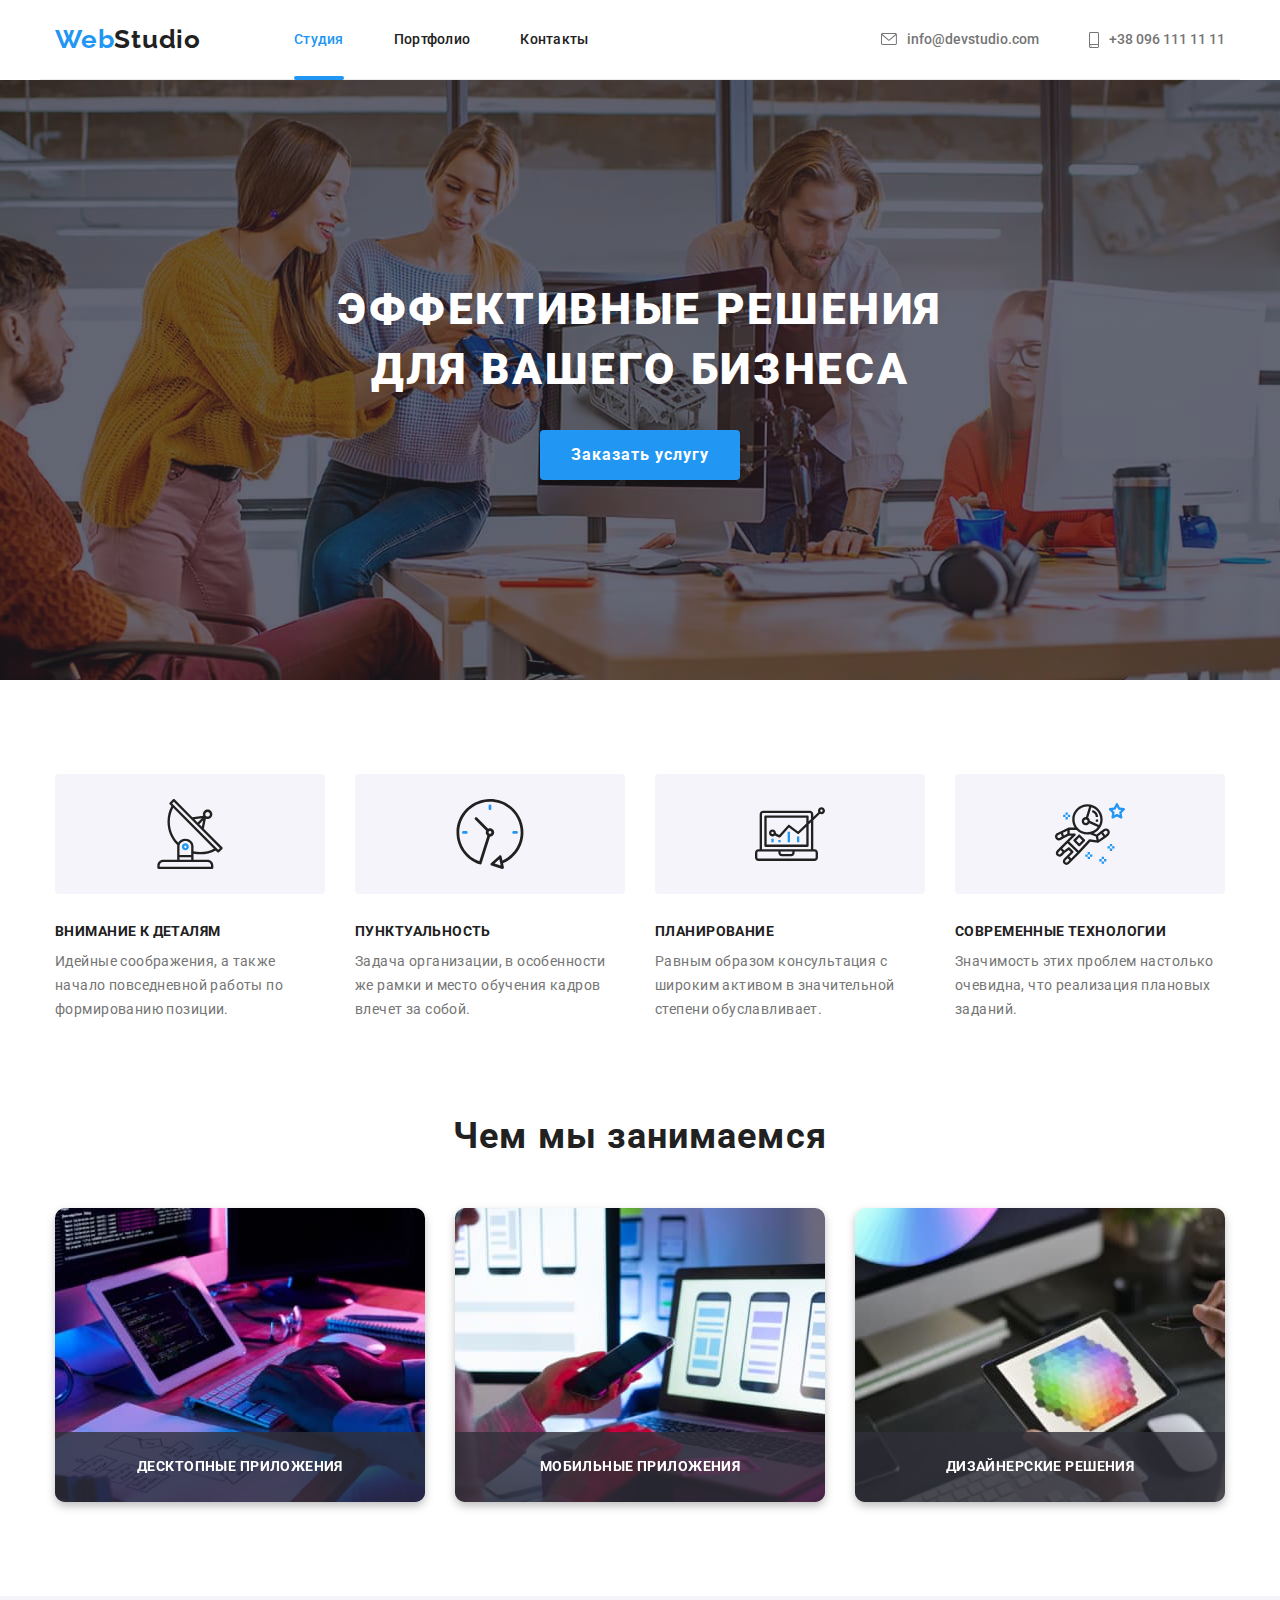
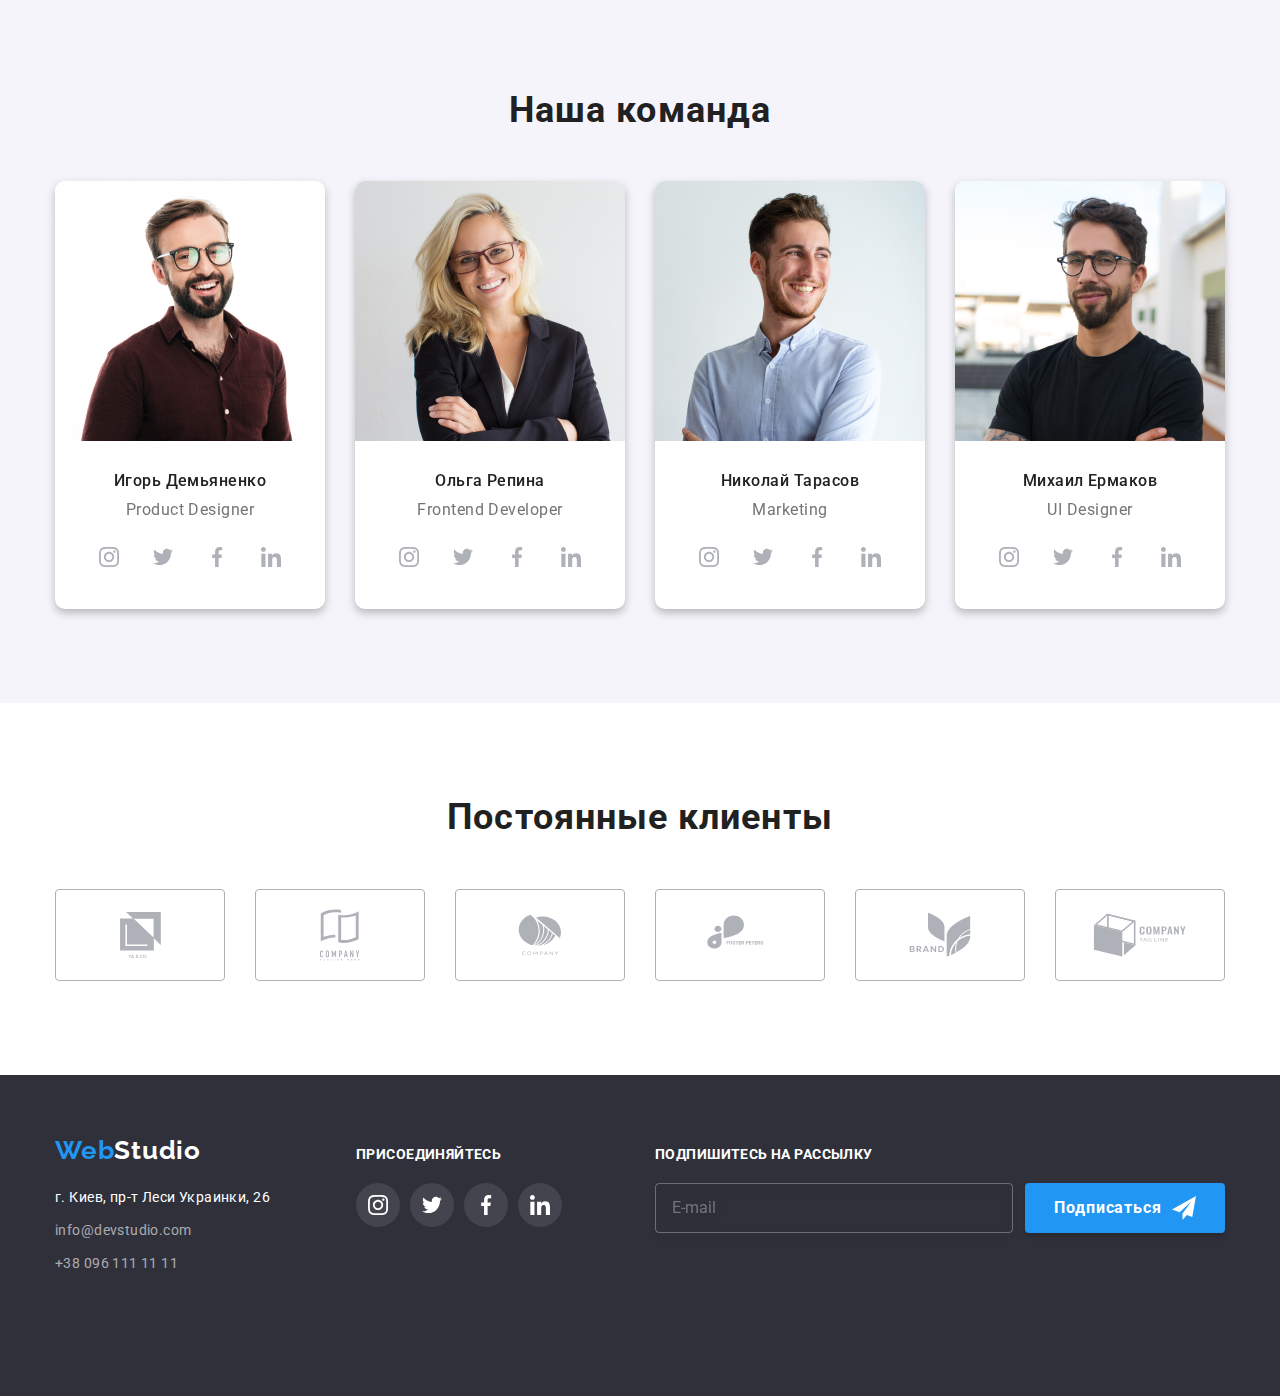
==== commit fe90e8e1: "edit header" ====
--- a/index.html
+++ b/index.html
@@ -15,29 +15,102 @@
      <link rel="stylesheet" href="./css/main.min.css">  
 </head>
 <body>
-    <header class="header">
-        <div class="container">
-            <a href="./index.html" class="logo__part--black"><span class="logo__part--accent">Web</span>Studio</a>
+    <header>
+        <!-- <div class="header-mobile container">
+            <a href="./index.html" class="logo"><span class="logo__part--accent">Web</span><span
+                    class="logo__part--black">Studio</span></a>
+    
+            <button type="button" class="open-button" data-menu-open>
+                <svg class="open-button__burger" width="24" height="16">
+                    <use href="./images/icons.svg#icon-burger">
+    
+                    </use>
+                </svg>
+            </button>
+        </div> -->
+        <!-- <div class="mobile-nav is-hidden" data-menu>
+            <button type="button" class="close-button close-button--mobile" data-menu-close>
+                <svg class="close-button__cross" width="19" height="19">
+                    <use href="./images/icons.svg#icon-button">
+    
+                    </use>
+                </svg>
+            </button>
+            <div class="mobile-nav__wrapper">
+                <nav>
+                    <ul class="nav-list">
+                        <li class="nav-list__item"><a href="./index.html"
+                                class="nav-list__link nav-list__link--current">Студия</a></li>
+                        <li class="nav-list__item"><a href="./portfolio.html" class="nav-list__link">Портфолио</a></li>
+                        <li class="nav-list__item"><a href="#contacts" class="nav-list__link">Контакты</a></li>
+                    </ul>
+                </nav>
+                <ul class="media-list">
+                    <li class="media-list__item media-list__item--tel">
+                        <a href="tel:+380961111111" class="media-list__link">
+    
+                            +38 096 111 11 11
+                        </a>
+                    </li>
+                    <li class="media-list__item media-list__item--mail">
+                        <a href="mailto:info@devstudio.com" class="media-list__link">
+    
+                            info@devstudio.com
+                        </a>
+                    </li>
+                </ul>
+            </div>
+    
+            <ul class="social-list social-list--mobile">
+                <li class="social-list__item--mobile">
+                    <a href="" class="social-list__link--mobile">
+                        Instagram
+                    </a>
+                </li>
+                <li class="social-list__item--mobile">
+                    <a href="" class="social-list__link--mobile">
+                        <span>Twitter</span>
+                    </a>
+                </li>
+                <li class="social-list__item--mobile">
+                    <a href="" class="social-list__link--mobile">
+                        <span>Facebook</span>
+                    </a>
+                </li>
+                <li class="social-list__item--mobile">
+                    <a href="" class="social-list__link--mobile">
+                        <span>LinkedIn</span>
+                    </a>
+                </li>
+            </ul>
+        </div> -->
+        <div class="header container">
+            <a href="./index.html" class="logo"><span class="logo__part--accent">Web</span><span
+                    class="logo__part--black">Studio</span></a>
             <nav>
                 <ul class="site-nav">
-                    <li class="site-nav__item"><a class="site-nav__link site-nav__link--active" href="./index.html">Студия</a></li>
-                    <li class="site-nav__item"><a class="site-nav__link" href="./portfolio.html">Портфолио</a></li>
-                    <li class="site-nav__item"><a class="site-nav__link" href="">Контакты</a></li>
+                    <li class="site-nav__item"><a href="./index.html"
+                            class="site-nav__link site-nav__link--active">Студия</a></li>
+                    <li class="site-nav__item"><a href="./portfolio.html" class="site-nav__link">Портфолио</a></li>
+                    <li class="site-nav__item"><a href="#contacts" class="site-nav__link">Контакты</a></li>
                 </ul>
             </nav>
             <ul class="auth-nav">
-                <li class="auth-nav__item"><a class="auth-nav__link" href="mailto:info@devstudio.com">
+                <li class="auth-nav__item">
+                    <a href="mailto:info@devstudio.com" class="auth-nav__link">
                         <svg class="auth-nav__icon" width="16" height="12">
-                            <use href="images/Svg/icons.svg#envelope">
-            
+                            <use href="./images/Svg/icons.svg#envelope">
+    
                             </use>
                         </svg>
                         info@devstudio.com
                     </a>
                 </li>
-                <li class="auth-nav__item"><a class="auth-nav__link" href="tel:+380961111111">
+                <li class="auth-nav__item">
+                    <a href="tel:+380961111111" class="auth-nav__link">
                         <svg class="auth-nav__icon" width="10" height="16">
-                            <use href="images/Svg/icons.svg#smartphone">
+                            <use href="./images/Svg/icons.svg#smartphone">
+    
                             </use>
                         </svg>
                         +38 096 111 11 11
--- a/css/main.min.css
+++ b/css/main.min.css
@@ -1,2 +1,2 @@
-h1,h2,h3,h4,h5,h6{color:#212121;margin-top:0px;margin-bottom:0px}p{margin-top:0px;margin-bottom:0px}img{display:block;max-width:100%;height:auto}ul{list-style:none;padding:0;margin:0}a{display:block;text-decoration:none;color:inherit}body{color:#212121;font-family:Roboto,sans-serif;background-color:#fff}.container{padding-left:15px;padding-right:15px;margin-left:auto;margin-right:auto}@media screen and (min-width: 480px){.container{width:480px}}@media screen and (min-width: 768px){.container{width:768px}}@media screen and (min-width: 1200px){.container{width:1200px}}.visually-hidden{position:absolute;width:1px;height:1px;margin:-1px;border:0;padding:0;clip:rect(0 0 0 0);overflow:hidden}.section{padding:94px 0;margin-left:auto;margin-right:auto}@media screen and (min-width: 768px){.section-feature{padding:60px 0;margin-left:auto;margin-right:auto}}@media screen and (min-width: 1200px){.section-feature{padding:94px 0;margin-left:auto;margin-right:auto}}.section-hero{background-repeat:no-repeat;background-position:center;background-size:cover;background-color:#2f303a;text-align:center;margin-left:auto;margin-right:auto;background-image:-webkit-gradient(linear, left top, right top, from(rgba(47,48,58,0.4)), to(rgba(47,48,58,0.4))),url(../images/Studio/HeroPictures/HeroImg-mob-1x-min.jpg);background-image:linear-gradient(to right, rgba(47,48,58,0.4), rgba(47,48,58,0.4)),url(../images/Studio/HeroPictures/HeroImg-mob-1x-min.jpg)}@media (min-device-pixel-ratio: 2), (-webkit-min-device-pixel-ratio: 2), (min-resolution: 192dpi), (min-resolution: 2dppx){.section-hero{background-image:-webkit-gradient(linear, left top, right top, from(rgba(47,48,58,0.4)), to(rgba(47,48,58,0.4))),url(../images/Studio/HeroPictures/HeroImg-mob-2x-min@2x.jpg);background-image:linear-gradient(to right, rgba(47,48,58,0.4), rgba(47,48,58,0.4)),url(../images/Studio/HeroPictures/HeroImg-mob-2x-min@2x.jpg)}}@media screen and (min-width: 768px){.section-hero{padding-top:118px;padding-bottom:118px;max-width:768px;height:400px;background-image:-webkit-gradient(linear, left top, right top, from(rgba(47,48,58,0.4)), to(rgba(47,48,58,0.4))),url(../images/Studio/HeroPictures/HeroImg-tab-1x-min.jpg);background-image:linear-gradient(to right, rgba(47,48,58,0.4), rgba(47,48,58,0.4)),url(../images/Studio/HeroPictures/HeroImg-tab-1x-min.jpg)}}@media screen and (min-width: 768px) and (min-device-pixel-ratio: 2), screen and (min-width: 768px) and (-webkit-min-device-pixel-ratio: 2), screen and (min-width: 768px) and (min-resolution: 192dpi), screen and (min-width: 768px) and (min-resolution: 2dppx){.section-hero{background-image:-webkit-gradient(linear, left top, right top, from(rgba(47,48,58,0.4)), to(rgba(47,48,58,0.4))),url(../images/Studio/HeroPictures/HeroImg-tab-2x-min@2x.jpg);background-image:linear-gradient(to right, rgba(47,48,58,0.4), rgba(47,48,58,0.4)),url(../images/Studio/HeroPictures/HeroImg-tab-2x-min@2x.jpg)}}@media screen and (min-width: 1200px){.section-hero{padding-top:200px;padding-bottom:200px;max-width:1600px;height:600px;background-image:-webkit-gradient(linear, left top, right top, from(rgba(47,48,58,0.4)), to(rgba(47,48,58,0.4))),url(../images/Studio/HeroPictures/HeroImg-desk-1x-min.jpg);background-image:linear-gradient(to right, rgba(47,48,58,0.4), rgba(47,48,58,0.4)),url(../images/Studio/HeroPictures/HeroImg-desk-1x-min.jpg)}}@media screen and (min-width: 1200px) and (min-device-pixel-ratio: 2), screen and (min-width: 1200px) and (-webkit-min-device-pixel-ratio: 2), screen and (min-width: 1200px) and (min-resolution: 192dpi), screen and (min-width: 1200px) and (min-resolution: 2dppx){.section-hero{background-image:-webkit-gradient(linear, left top, right top, from(rgba(47,48,58,0.4)), to(rgba(47,48,58,0.4))),url(../images/Studio/HeroPictures/HeroImg-desk-2x-min@2x.jpg);background-image:linear-gradient(to right, rgba(47,48,58,0.4), rgba(47,48,58,0.4)),url(../images/Studio/HeroPictures/HeroImg-desk-2x-min@2x.jpg)}}.section-activity{padding-top:0}@media screen and (max-width: 1199px){.section-activity{display:none}}.section-team{background-color:#f5f4fa;padding:60px 0}@media screen and (min-width: 1200px){.section-team{background-color:#f5f4fa;padding:94px 0}}.section-clients{padding:60px 0px}@media screen and (min-width: 1200px){.section-clients{padding:94px 0px}}.header{height:80px;border-bottom:1px solid #ececec;display:-webkit-box;display:-ms-flexbox;display:flex;-webkit-box-align:center;-ms-flex-align:center;align-items:center}.header .container{display:-webkit-box;display:-ms-flexbox;display:flex;-webkit-box-align:center;-ms-flex-align:center;align-items:center}@media screen and (min-width: 768px){.site-nav{display:-webkit-box;display:-ms-flexbox;display:flex;margin-left:88px}.site-nav__item{position:relative}.site-nav__item:not(:last-child){margin-right:50px}.site-nav__link{display:block;padding-top:32px;padding-bottom:32px;font-weight:500;font-size:14px;line-height:1.14;letter-spacing:0.02em;-webkit-transition:color 250ms cubic-bezier(0.4, 0, 0.2, 1);transition:color 250ms cubic-bezier(0.4, 0, 0.2, 1)}.site-nav__link:hover,.site-nav__link:focus,.site-nav__link--active{color:#2196f3}.site-nav__link--active::after{content:"";position:absolute;bottom:0;margin-bottom:-1px;display:block;width:100%;height:4px;border-radius:2px;background-color:#2196f3}}@media screen and (min-width: 1200px){.site-nav{display:-webkit-box;display:-ms-flexbox;display:flex;margin-left:93px}.site-nav__item{position:relative}.site-nav__item:not(:last-child){margin-right:50px}.site-nav__link{display:block;padding-top:32px;padding-bottom:32px;font-weight:500;font-size:14px;line-height:1.14;letter-spacing:0.02em;-webkit-transition:color 250ms cubic-bezier(0.4, 0, 0.2, 1);transition:color 250ms cubic-bezier(0.4, 0, 0.2, 1)}.site-nav__link:hover,.site-nav__link:focus,.site-nav__link--active{color:#2196f3}.site-nav__link--active::after{content:"";position:absolute;bottom:0;margin-bottom:-1px;display:block;width:100%;height:4px;border-radius:2px;background-color:#2196f3}}@media screen and (min-width: 768px){.auth-nav{-webkit-box-orient:vertical;-webkit-box-direction:normal;-ms-flex-direction:column;flex-direction:column;display:-webkit-box;display:-ms-flexbox;display:flex;margin-left:auto;margin-bottom:-10px}.auth-nav__item{margin-bottom:10px}.auth-nav__link{display:-webkit-inline-box;display:-ms-inline-flexbox;display:inline-flex;color:#757575;text-decoration:none;cursor:pointer;font-weight:500;font-size:14px;line-height:1.14;-webkit-box-align:center;-ms-flex-align:center;align-items:center;-webkit-transition-duration:250ms;transition-duration:250ms;-webkit-transition-timing-function:cubic-bezier(0.4, 0, 0.2, 1);transition-timing-function:cubic-bezier(0.4, 0, 0.2, 1)}.auth-nav__link:hover,.auth-nav__link:focus{color:#2196f3}}.auth-nav__icon{display:block;margin-right:10px;fill:currentColor}@media screen and (min-width: 1200px){.auth-nav{display:-webkit-box;display:-ms-flexbox;display:flex;-webkit-box-orient:horizontal;-webkit-box-direction:normal;-ms-flex-direction:row;flex-direction:row;margin-left:auto}.auth-nav__item:not(:last-child){margin-right:50px}.auth-nav__link{display:-webkit-inline-box;display:-ms-inline-flexbox;display:inline-flex;padding-top:32px;padding-bottom:32px;color:#757575;text-decoration:none;cursor:pointer;font-weight:500;font-size:14px;line-height:1.14;-webkit-box-align:center;-ms-flex-align:center;align-items:center;-webkit-transition-duration:250ms;transition-duration:250ms;-webkit-transition-timing-function:cubic-bezier(0.4, 0, 0.2, 1);transition-timing-function:cubic-bezier(0.4, 0, 0.2, 1)}.auth-nav__link:hover,.auth-nav__link:focus{color:#2196f3}}.logo__part--black{color:#212121;font-family:Raleway,sans-serif;text-decoration:none;font-weight:bold;font-size:26px;line-height:1.19;letter-spacing:0.03em}.logo__part--accent{color:#2196f3}.logo__part--white{color:#fff;font-family:Raleway,sans-serif;text-decoration:none;font-weight:bold;font-size:26px;line-height:1.19;letter-spacing:0.03em;margin-bottom:20px}.main-button{width:200px;padding:10px;height:50px;font-weight:700;font-size:16px;line-height:1.8;letter-spacing:0.06em;color:#fff;background-color:#2196f3;-webkit-box-shadow:0px 4px 4px rgba(0,0,0,0.15);box-shadow:0px 4px 4px rgba(0,0,0,0.15);border-radius:4px;border:1px solid transparent;cursor:pointer}.filter-list__button{height:38px;font-weight:500;font-size:16px;line-height:1.6;text-align:center;letter-spacing:0.03em;padding-left:22px;padding-right:22px;color:#212121;background-color:#f5f4fa;border:1px solid #f5f4fa;border-radius:4px;-webkit-transition-property:background-color;transition-property:background-color;-webkit-transition-duration:250ms;transition-duration:250ms;-webkit-transition:background-color cubic-bezier(0.4, 0, 0.2, 1),color 500ms cubic-bezier(0.4, 0, 0.2, 1);transition:background-color cubic-bezier(0.4, 0, 0.2, 1),color 500ms cubic-bezier(0.4, 0, 0.2, 1)}.filter-list__button:hover,.filter-list__button:focus{color:#fff;background-color:#2196f3;cursor:pointer}.hero-title{font-size:26px;color:#fff;font-weight:900;text-align:center;letter-spacing:0.06em;text-transform:uppercase;line-height:1.36;margin-bottom:30px}@media screen and (min-width: 1200px){.hero-title{font-size:44px}}.title{margin-bottom:30px;font-weight:bold;font-size:36px;line-height:1.16;text-align:center;letter-spacing:0.03em}@media screen and (min-width: 1200px){.title{margin-bottom:50px}}.feature-list{padding-left:0;margin-top:0}@media screen and (min-width: 768px){.feature-list{display:-webkit-box;display:-ms-flexbox;display:flex;-ms-flex-wrap:wrap;flex-wrap:wrap;margin-left:-30px;margin-bottom:-30px}}@media screen and (min-width: 1200px){.feature-list{display:-webkit-box;display:-ms-flexbox;display:flex;-ms-flex-wrap:nowrap;flex-wrap:nowrap}}.feature-list__item{width:100%;margin-bottom:30px}@media screen and (min-width: 768px){.feature-list__item{-ms-flex-preferred-size:calc((100% - 60px) / 2);flex-basis:calc((100% - 60px) / 2);margin-left:30px;margin-bottom:30px}}@media screen and (min-width: 1200px){.feature-list__item{-ms-flex-preferred-size:calc((100% - 120px) / 4);flex-basis:calc((100% - 120px) / 4)}}.feature-list__advantages{display:-webkit-box;display:-ms-flexbox;display:flex;height:120px;margin-bottom:30px;background-position:center;background-color:#f5f4fa;-webkit-box-align:center;-ms-flex-align:center;align-items:center;-webkit-box-pack:center;-ms-flex-pack:center;justify-content:center;border-radius:4px;fill:currentColor}.feature-list__text{color:#757575;font-size:14px;line-height:1.71;font-weight:400;letter-spacing:0.03em}.feature-list__title{font-style:normal;font-weight:bold;font-size:14px;line-height:1.14;letter-spacing:0.03em;text-transform:uppercase;text-align:center;margin-bottom:10px}@media screen and (min-width: 768px){.feature-list__title{text-align:start}}.activity{display:-webkit-box;display:-ms-flexbox;display:flex}.activity .activity__item{position:relative;border-radius:10px;-webkit-filter:drop-shadow(0px 4px 4px rgba(0,0,0,0.25));filter:drop-shadow(0px 4px 4px rgba(0,0,0,0.25));overflow:hidden}.activity__item:not(:last-child){margin-right:30px}.activity__overlay{position:absolute;bottom:0;width:100%;background-color:rgba(47,48,58,0.8)}.activity__text{padding-top:27px;padding-bottom:27px;font-size:14px;font-weight:bold;line-height:1.14;letter-spacing:0.03em;text-align:center;text-transform:uppercase;color:#fff}.footer{background-color:#2f303a;padding:60px 0}@media screen and (min-width: 768px){.contact-list{text-align:center}}@media screen and (min-width: 1200px){.contact-list{text-align:start}}.contact-list__text{font-style:normal;font-size:14px;line-height:1.7;font-weight:normal;letter-spacing:0.03em;margin:0;color:#fff;-webkit-transition-duration:250ms;transition-duration:250ms;-webkit-transition-timing-function:cubic-bezier(0.4, 0, 0.2, 1);transition-timing-function:cubic-bezier(0.4, 0, 0.2, 1)}.contact-list__text:hover,.contact-list__text:focus{color:#2196f3}.contact-list__item:not(:last-child){margin-bottom:9px}.contact-list__link{display:inline-block;font-weight:normal;font-size:14px;line-height:1.71;letter-spacing:0.03em;font-style:normal;text-decoration:none;color:rgba(255,255,255,0.6);-webkit-transition-duration:250ms;transition-duration:250ms;-webkit-transition-timing-function:cubic-bezier(0.4, 0, 0.2, 1);transition-timing-function:cubic-bezier(0.4, 0, 0.2, 1)}.contact-list__link:hover,.contact-list__link:focus{color:#2196f3}.addr-container{text-align:center}@media screen and (min-width: 768px){.addr-container{width:100%;display:-webkit-box;display:-ms-flexbox;display:flex;-webkit-box-pack:justify;-ms-flex-pack:justify;justify-content:space-between;-webkit-box-align:baseline;-ms-flex-align:baseline;align-items:baseline;-webkit-box-orient:horizontal;-webkit-box-direction:normal;-ms-flex-direction:row;flex-direction:row}}@media screen and (min-width: 768px) and (max-width: 1199px){.addr-container{padding-left:61px;padding-right:61px}}.footer-parts{display:-webkit-box;display:-ms-flexbox;display:flex;-webkit-box-orient:vertical;-webkit-box-direction:normal;-ms-flex-direction:column;flex-direction:column}@media screen and (min-width: 768px){.footer-parts{display:-webkit-box;display:-ms-flexbox;display:flex;-webkit-box-orient:vertical;-webkit-box-direction:normal;-ms-flex-direction:column;flex-direction:column;max-height:463px}}@media screen and (min-width: 1200px){.footer-parts{display:-webkit-box;display:-ms-flexbox;display:flex;-webkit-box-align:baseline;-ms-flex-align:baseline;align-items:baseline;-webkit-box-orient:horizontal;-webkit-box-direction:normal;-ms-flex-direction:row;flex-direction:row}}.main-contacts{margin-bottom:60px}@media screen and (min-width: 768px){.main-contacts{margin-bottom:60px;-webkit-box-align:center;-ms-flex-align:center;align-items:center;-webkit-box-pack:center;-ms-flex-pack:center;justify-content:center;display:-webkit-box;display:-ms-flexbox;display:flex;-webkit-box-orient:vertical;-webkit-box-direction:normal;-ms-flex-direction:column;flex-direction:column}}@media screen and (min-width: 1200px){.main-contacts{width:231px;-webkit-box-align:start;-ms-flex-align:start;align-items:flex-start}}.social-networks-contacts{-webkit-box-pack:center;-ms-flex-pack:center;justify-content:center;width:206px;margin-left:auto;margin-right:auto;margin-bottom:60px}@media screen and (min-width: 768px){.social-networks-contacts{text-align:center;margin-left:70px;margin-right:0;margin-bottom:0}}@media screen and (min-width: 1200px){.social-networks-contacts{text-align:start}}.call{font-weight:bold;font-size:14px;line-height:1.14;letter-spacing:0.03em;text-transform:uppercase;margin-bottom:20px;color:#fff;text-align:center;margin-left:auto;margin-right:auto}@media screen and (min-width: 1200px){.call{text-align:start}}@media screen and (min-width: 768px){.subscribe-form{text-align:center;-ms-flex-wrap:nowrap;flex-wrap:nowrap;display:block}}@media screen and (min-width: 1200px){.subscribe-form{text-align:start;margin-left:93px;-ms-flex-wrap:nowrap;flex-wrap:nowrap;display:block}}.form-footer{display:-webkit-box;display:-ms-flexbox;display:flex}.third__footer-heading{font-weight:bold;font-size:14px;line-height:16px;letter-spacing:0.03em;text-transform:uppercase;margin-bottom:20px;color:#fff}.subscribe-field{display:-webkit-box;display:-ms-flexbox;display:flex;-webkit-box-orient:vertical;-webkit-box-direction:normal;-ms-flex-direction:column;flex-direction:column}@media screen and (min-width: 768px){.subscribe-field{display:-webkit-box;display:-ms-flexbox;display:flex;-webkit-box-orient:vertical;-webkit-box-direction:normal;-ms-flex-direction:column;flex-direction:column}}@media screen and (min-width: 1200px){.subscribe-field{-webkit-box-orient:horizontal;-webkit-box-direction:normal;-ms-flex-direction:row;flex-direction:row}}.subscribe-field__form-input{padding:15px 16px;border:1px solid rgba(255,255,255,0.3);border-radius:4px;background-color:transparent;-webkit-filter:drop-shadow(0px 4px 4px rgba(0,0,0,0.15));filter:drop-shadow(0px 4px 4px rgba(0,0,0,0.15));width:450px;margin-bottom:20px}@media screen and (min-width: 768px){.subscribe-field__form-input{margin-left:auto;margin-right:auto}}@media screen and (min-width: 1200px){.subscribe-field__form-input{margin-bottom:0;margin-right:12px;width:358px}}.subscribe-field__form-button{display:-webkit-box;display:-ms-flexbox;display:flex;-webkit-box-pack:center;-ms-flex-pack:center;justify-content:center;-webkit-box-align:center;-ms-flex-align:center;align-items:center;width:200px;padding:10px;height:50px;font-weight:700;font-size:16px;line-height:1.8;letter-spacing:0.06em;margin-left:auto;margin-right:auto;color:#fff;background-color:#2196f3;-webkit-box-shadow:0px 4px 4px rgba(0,0,0,0.15);box-shadow:0px 4px 4px rgba(0,0,0,0.15);border-radius:4px;border:1px solid transparent;cursor:pointer}.subscribe-field__form-icon{display:-webkit-box;display:-ms-flexbox;display:flex;-webkit-box-align:center;-ms-flex-align:center;align-items:center;margin-left:10px;fill:#fff}.social-list{display:-webkit-box;display:-ms-flexbox;display:flex;-webkit-box-pack:justify;-ms-flex-pack:justify;justify-content:space-between}.footer-button{height:20px;width:20px;fill:currentColor}.footer-link{display:-webkit-box;display:-ms-flexbox;display:flex;height:44px;width:44px;color:#fff;background-color:#43444d;border-radius:50%;-webkit-box-align:center;-ms-flex-align:center;align-items:center;-webkit-box-pack:center;-ms-flex-pack:center;justify-content:center;-webkit-transition-property:background-color;transition-property:background-color;-webkit-transition-duration:250ms;transition-duration:250ms;-webkit-transition-timing-function:cubic-bezier(0.4, 0, 0.2, 1);transition-timing-function:cubic-bezier(0.4, 0, 0.2, 1)}.footer-link:hover,.footer-link:focus{background-color:#2196f3}@media screen and (min-width: 768px){.team-list{display:-webkit-box;display:-ms-flexbox;display:flex;-ms-flex-wrap:wrap;flex-wrap:wrap;-webkit-box-pack:center;-ms-flex-pack:center;justify-content:center;margin:-15px}}@media screen and (min-width: 1200px){.team-list{display:-webkit-box;display:-ms-flexbox;display:flex}}.team-list__card{margin-bottom:30px;width:100%;background:#fff;border-radius:10px;-webkit-filter:drop-shadow(0px 4px 4px rgba(0,0,0,0.25));filter:drop-shadow(0px 4px 4px rgba(0,0,0,0.25));overflow:hidden}@media screen and (min-width: 768px){.team-list__card{width:calc((100% - 4 * 15px) / 2);margin:15px}}@media screen and (min-width: 1200px){.team-list__card{-ms-flex-preferred-size:calc((100% - 120px) / 4);flex-basis:calc((100% - 120px) / 4)}}.info-card{padding-top:30px;border-top:0px;text-align:center;padding-bottom:30px}@media screen and (min-width: 768px){.info-card{padding-bottom:24px}}@media screen and (min-width: 1200px){.info-card{padding-bottom:30px}}.info-card__title{font-size:16px;line-height:1.19;letter-spacing:0.03em;font-weight:500}.info-card__text{color:#757575;font-size:16px;line-height:1.19;font-weight:normal;letter-spacing:0.03em;margin-top:10px;margin-bottom:0}.info-card__list{display:-webkit-box;display:-ms-flexbox;display:flex;-webkit-box-align:center;-ms-flex-align:center;align-items:center;-webkit-box-pack:center;-ms-flex-pack:center;justify-content:center;padding:0px;margin-top:16px}.info-card__item:not(:last-child){margin-right:10px}.info-card__link{display:-webkit-box;display:-ms-flexbox;display:flex;-webkit-box-align:center;-ms-flex-align:center;align-items:center;-webkit-box-pack:center;-ms-flex-pack:center;justify-content:center;height:44px;width:44px;color:#afb1b8;border-radius:50%;-webkit-transition-duration:250ms;transition-duration:250ms;-webkit-transition-timing-function:cubic-bezier(0.4, 0, 0.2, 1);transition-timing-function:cubic-bezier(0.4, 0, 0.2, 1)}.info-card__link:hover,.info-card__link:focus{color:#fff;background:#2196f3}.info-card__icon{width:20px;height:20px;fill:currentColor}.clients-list{margin-bottom:-30px;display:-webkit-box;display:-ms-flexbox;display:flex;-ms-flex-wrap:wrap;flex-wrap:wrap;-webkit-box-orient:horizontal;-webkit-box-direction:normal;-ms-flex-direction:row;flex-direction:row;margin-right:-30px}.clients-list__item{-ms-flex-preferred-size:calc((100% - 60px) / 2);flex-basis:calc((100% - 60px) / 2);margin-right:30px;margin-bottom:30px}@media screen and (min-width: 768px){.clients-list{display:-webkit-box;display:-ms-flexbox;display:flex;-ms-flex-wrap:wrap;flex-wrap:wrap;-webkit-box-pack:justify;-ms-flex-pack:justify;justify-content:space-between}.clients-list__item{-ms-flex-preferred-size:calc((100% - 90px) / 3);flex-basis:calc((100% - 90px) / 3);margin-bottom:30px}}@media screen and (min-width: 1200px){.clients-list{display:-webkit-box;display:-ms-flexbox;display:flex;-webkit-box-pack:center;-ms-flex-pack:center;justify-content:center;-ms-flex-wrap:nowrap;flex-wrap:nowrap}.clients-list__item{display:-webkit-box;display:-ms-flexbox;display:flex;-webkit-box-pack:center;-ms-flex-pack:center;justify-content:center;-webkit-box-align:center;-ms-flex-align:center;align-items:center}.clients-list__item:not(:last-child){margin-right:30px}}.clients-list__icon{fill:currentColor}.clients-list__link{display:-webkit-box;display:-ms-flexbox;display:flex;-webkit-box-align:center;-ms-flex-align:center;align-items:center;-webkit-box-pack:center;-ms-flex-pack:center;justify-content:center;height:92px;width:210px;border:1px solid #afb1b8;-webkit-box-sizing:border-box;box-sizing:border-box;border-radius:4px;-webkit-transition-duration:250ms;transition-duration:250ms;-webkit-transition-timing-function:cubic-bezier(0.4, 0, 0.2, 1);transition-timing-function:cubic-bezier(0.4, 0, 0.2, 1);color:#afb1b8}@media screen and (min-width: 768px){.clients-list__link{width:226px}}@media screen and (min-width: 1200px){.clients-list__link{width:170px}}.clients-list__link:hover,.clients-list__link:focus{color:#2196f3;border-color:#2196f3}.backdrop{opacity:1;position:fixed;top:0;left:0;width:100%;height:100%;background-color:rgba(0,0,0,0.2);-webkit-transition:opacity 250ms cubic-bezier(0.4, 0, 0.2, 1);transition:opacity 250ms cubic-bezier(0.4, 0, 0.2, 1);overflow-y:scroll}.backdrop.is-hidden{opacity:0;pointer-events:none}.backdrop.is-hidden .modal{-webkit-transform:translate(-50%, -50%) scale(0.9);transform:translate(-50%, -50%) scale(0.9)}.modal{position:absolute;width:528px;height:581px;top:50%;left:50%;display:-webkit-box;display:-ms-flexbox;display:flex;-webkit-box-pack:end;-ms-flex-pack:end;justify-content:flex-end;-webkit-box-align:start;-ms-flex-align:start;align-items:flex-start;background-color:#fff;-webkit-transform:translate(-50%, -50%) scale(1);transform:translate(-50%, -50%) scale(1);-webkit-transition:-webkit-transform 250ms cubic-bezier(0.4, 0, 0.2, 1);transition:-webkit-transform 250ms cubic-bezier(0.4, 0, 0.2, 1);transition:transform 250ms cubic-bezier(0.4, 0, 0.2, 1);transition:transform 250ms cubic-bezier(0.4, 0, 0.2, 1), -webkit-transform 250ms cubic-bezier(0.4, 0, 0.2, 1)}@media screen and (max-width: 1199px){.modal{max-width:450px;max-height:609px}}.modal__close-button{position:absolute;top:8px;right:8px;width:30px;height:30px;border:1px solid rgba(0,0,0,0.1);border-radius:50%;background-color:#fff;display:-webkit-box;display:-ms-flexbox;display:flex;-webkit-box-pack:center;-ms-flex-pack:center;justify-content:center;-webkit-box-align:center;-ms-flex-align:center;align-items:center;cursor:pointer;-webkit-transition-property:fill;transition-property:fill;-webkit-transition-duration:250ms;transition-duration:250ms;-webkit-transition-timing-function:cubic-bezier(0.4, 0, 0.2, 1);transition-timing-function:cubic-bezier(0.4, 0, 0.2, 1)}.modal__close-button:focus,.modal__close-button:hover{cursor:pointer;color:#2196f3}.modal__close-button:focus{outline:none;-webkit-box-shadow:0 0 0 0.1em #2196f3;box-shadow:0 0 0 0.1em #2196f3}.modal__close-button--cross{fill:currentColor}.modal-form{width:528px;margin-left:auto;margin-right:auto;padding-top:35px;padding-bottom:45px;padding-left:39px;padding-right:41px}@media screen and (max-width: 1199px){.modal-form{width:450px}}.modal-form__heading{display:block;font-weight:bold;font-size:20px;line-height:1.15;text-align:center;letter-spacing:0.03em;margin-bottom:12px;color:#212121;text-shadow:0px 4px 4px rgba(0,0,0,0.25)}.modal-form__field{position:relative;display:-webkit-box;display:-ms-flexbox;display:flex;-webkit-box-orient:vertical;-webkit-box-direction:normal;-ms-flex-direction:column;flex-direction:column;margin-bottom:10px}.modal-form__field:hover>.modal-form__icon,.modal-form__field:focus-within>.modal-form__icon{fill:#2196f3;cursor:pointer}.modal-form__field:hover>.modal-form__input,.modal-form__field:focus-within>.modal-form__input{cursor:pointer;outline:none;border:1px solid #2196f3}.modal-form__field--comment{margin-bottom:20px}.modal-form__field:hover>.modal-form__icon,.modal-form__field:focus-within>.modal-form__icon{fill:#2196f3;cursor:pointer}.form-field:hover>.modal-form__input,.form-field:focus-within>.modal-form__input{cursor:pointer;outline:none;border:1px solid #2196f3}.modal-form__input{border:1px solid rgba(33,33,33,0.2);border-radius:4px;padding:11px 42px}.modal-form__label{margin-bottom:4px;font-weight:normal;font-size:12px;line-height:1.16;letter-spacing:0.01em;color:#757575}.modal-form__field textarea{width:448px;height:120px;padding:12px 16px;resize:none;-webkit-box-sizing:border-box;box-sizing:border-box}@media screen and (max-width: 1199px){.modal-form__field textarea{width:370px}}.modal-form__field input::-webkit-input-placeholder{font-weight:normal;font-size:12px;line-height:1.16;letter-spacing:0.01em;color:rgba(117,117,117,0.5)}.modal-form__field input:-ms-input-placeholder{font-weight:normal;font-size:12px;line-height:1.16;letter-spacing:0.01em;color:rgba(117,117,117,0.5)}.modal-form__field input::-ms-input-placeholder{font-weight:normal;font-size:12px;line-height:1.16;letter-spacing:0.01em;color:rgba(117,117,117,0.5)}.modal-form__field input::placeholder{font-weight:normal;font-size:12px;line-height:1.16;letter-spacing:0.01em;color:rgba(117,117,117,0.5)}.modal-form__field textarea::-webkit-input-placeholder{font-weight:normal;font-size:12px;line-height:1.16;letter-spacing:0.01em;color:rgba(117,117,117,0.5)}.modal-form__field textarea:-ms-input-placeholder{font-weight:normal;font-size:12px;line-height:1.16;letter-spacing:0.01em;color:rgba(117,117,117,0.5)}.modal-form__field textarea::-ms-input-placeholder{font-weight:normal;font-size:12px;line-height:1.16;letter-spacing:0.01em;color:rgba(117,117,117,0.5)}.modal-form__field textarea::placeholder{font-weight:normal;font-size:12px;line-height:1.16;letter-spacing:0.01em;color:rgba(117,117,117,0.5)}.agreement{display:-webkit-box;display:-ms-flexbox;display:flex;-webkit-box-align:center;-ms-flex-align:center;align-items:center;-webkit-box-pack:center;-ms-flex-pack:center;justify-content:center;margin-bottom:30px;position:relative;cursor:pointer;text-align:center;font-weight:400;font-size:12px;line-height:1.17;letter-spacing:0.03em}@media screen and (min-width: 364px){.agreement{display:-webkit-box;display:-ms-flexbox;display:flex;-webkit-box-align:center;-ms-flex-align:center;align-items:center;-webkit-box-pack:center;-ms-flex-pack:center;justify-content:center;-ms-flex-wrap:wrap;flex-wrap:wrap}}.agreement__text{display:inline-block;font-size:14px;line-height:1.71;letter-spacing:0.03em;color:#757575}@media screen and (max-width: 1199px){.agreement__text{font-size:12px;line-height:1.167;letter-spacing:0.03em}}.agreement__link{display:inline-block;letter-spacing:0.03em;text-decoration:underline;color:#2196f3;font-size:14px;line-height:1.71;letter-spacing:0.03em;margin-left:6px}@media screen and (max-width: 1199px){.agreement__link{font-size:12px;line-height:1.167;letter-spacing:0.03em}}.modal-form__icon{position:absolute;top:30px;left:12px;fill:#212121}.agreement__checkbox{position:absolute;margin:-1px;width:1px;height:1px;border:0;padding:0;clip:rect(0 0 0 0);overflow:hidden}.agreement__checkbox:checked+.agreement__icon{background-color:#2196f3;border:2px solid #2196f3;background-image:url(../images/Svg/check.svg);background-size:contain;background-origin:border-box;fill:transparent;border-color:transparent}.agreement__icon{width:16px;height:15px;border-radius:2px;cursor:pointer;margin-right:7px;border:2px solid black}.submit-button{display:-webkit-box;display:-ms-flexbox;display:flex;margin-left:auto;margin-right:auto;font-size:16px;line-height:1.87;letter-spacing:0.06em;padding:10px 56px;font-weight:bold;color:#fff;background:#2196f3;-webkit-box-shadow:0px 4px 4px rgba(0,0,0,0.15);box-shadow:0px 4px 4px rgba(0,0,0,0.15);border-radius:4px;border:none;cursor:pointer}.project-list{display:-webkit-box;display:-ms-flexbox;display:flex;-ms-flex-wrap:wrap;flex-wrap:wrap;margin-bottom:calc(-1 * 30px);margin-left:calc(-1 * 30px)}.project-list__item{background:#fff;-webkit-box-sizing:border-box;box-sizing:border-box;-ms-flex-preferred-size:calc(100% / 3 - 30px);flex-basis:calc(100% / 3 - 30px);margin-left:30px;margin-bottom:30px}.project-list__item:hover,.project-list__item:focus{cursor:pointer;background:#f5f4fa;-webkit-box-shadow:0px 1px 1px rgba(0,0,0,0.12),0px 4px 4px rgba(0,0,0,0.06),1px 4px 6px rgba(0,0,0,0.16);box-shadow:0px 1px 1px rgba(0,0,0,0.12),0px 4px 4px rgba(0,0,0,0.06),1px 4px 6px rgba(0,0,0,0.16);border-radius:10px;overflow:hidden}.project-list__card{background:#fff;border:1px solid #eee}.project-list__thumb{position:relative;overflow:hidden}.card-overlay{position:absolute;opacity:0;top:0;left:0;width:100%;height:100%;overflow:auto;background:rgba(33,150,243,0.9);-webkit-transform:translateY(100%);transform:translateY(100%);-webkit-transition:opacity 250ms cubic-bezier(0.4, 0, 0.2, 1),-webkit-transform 250ms cubic-bezier(0.4, 0, 0.2, 1);transition:opacity 250ms cubic-bezier(0.4, 0, 0.2, 1),-webkit-transform 250ms cubic-bezier(0.4, 0, 0.2, 1);transition:transform 250ms cubic-bezier(0.4, 0, 0.2, 1),opacity 250ms cubic-bezier(0.4, 0, 0.2, 1);transition:transform 250ms cubic-bezier(0.4, 0, 0.2, 1),opacity 250ms cubic-bezier(0.4, 0, 0.2, 1),-webkit-transform 250ms cubic-bezier(0.4, 0, 0.2, 1)}.card-overlay__text{font-weight:400;font-size:18px;line-height:28px;letter-spacing:0.03em;padding:63px 24px;overflow:auto;color:#fff}.project-list__information{padding:20px 24px}.project-list__title{font-size:18px;line-height:2;font-weight:bold;letter-spacing:0.06em}.project-list__text{font-size:16px;line-height:30px;color:#757575;letter-spacing:0.03em;font-weight:normal;margin-top:4px}.project-list__link:hover .card-overlay,.project-list__link:focus .card-overlay{-webkit-transform:translateY(0);transform:translateY(0);opacity:1}.project-list__link:hover,.project-list__link:focus{background-color:#fff;-webkit-box-shadow:0px 1px 1px rgba(0,0,0,0.12),0px 4px 4px rgba(0,0,0,0.06),1px 4px 6px rgba(0,0,0,0.16);box-shadow:0px 1px 1px rgba(0,0,0,0.12),0px 4px 4px rgba(0,0,0,0.06),1px 4px 6px rgba(0,0,0,0.16)}.filter-list{display:-webkit-box;display:-ms-flexbox;display:flex;-webkit-box-pack:center;-ms-flex-pack:center;justify-content:center;margin-bottom:50px}.filter-list__item:not(:last-child){margin-right:8px}
+h1,h2,h3,h4,h5,h6{color:#212121;margin-top:0px;margin-bottom:0px}p{margin-top:0px;margin-bottom:0px}img{display:block;max-width:100%;height:auto}ul{list-style:none;padding:0;margin:0}a{display:block;text-decoration:none;color:inherit}body{color:#212121;font-family:Roboto,sans-serif;background-color:#fff}.container{padding-left:15px;padding-right:15px;margin-left:auto;margin-right:auto}@media screen and (min-width: 480px){.container{max-width:480px}}@media screen and (min-width: 768px){.container{max-width:768px}}@media screen and (min-width: 1200px){.container{max-width:1200px}}.visually-hidden{position:absolute;width:1px;height:1px;margin:-1px;border:0;padding:0;clip:rect(0 0 0 0);overflow:hidden}.section{padding:94px 0;margin-left:auto;margin-right:auto}@media screen and (min-width: 768px){.section-feature{padding:60px 0;margin-left:auto;margin-right:auto}}@media screen and (min-width: 1200px){.section-feature{padding:94px 0;margin-left:auto;margin-right:auto}}.section-hero{background-repeat:no-repeat;background-position:center;background-size:cover;background-color:#2f303a;text-align:center;margin-left:auto;margin-right:auto;background-image:-webkit-gradient(linear, left top, right top, from(rgba(47,48,58,0.4)), to(rgba(47,48,58,0.4))),url(../images/Studio/HeroPictures/HeroImg-mob-1x-min.jpg);background-image:linear-gradient(to right, rgba(47,48,58,0.4), rgba(47,48,58,0.4)),url(../images/Studio/HeroPictures/HeroImg-mob-1x-min.jpg)}@media (min-device-pixel-ratio: 2), (-webkit-min-device-pixel-ratio: 2), (min-resolution: 192dpi), (min-resolution: 2dppx){.section-hero{background-image:-webkit-gradient(linear, left top, right top, from(rgba(47,48,58,0.4)), to(rgba(47,48,58,0.4))),url(../images/Studio/HeroPictures/HeroImg-mob-2x-min@2x.jpg);background-image:linear-gradient(to right, rgba(47,48,58,0.4), rgba(47,48,58,0.4)),url(../images/Studio/HeroPictures/HeroImg-mob-2x-min@2x.jpg)}}@media screen and (min-width: 768px){.section-hero{padding-top:118px;padding-bottom:118px;max-width:768px;height:400px;background-image:-webkit-gradient(linear, left top, right top, from(rgba(47,48,58,0.4)), to(rgba(47,48,58,0.4))),url(../images/Studio/HeroPictures/HeroImg-tab-1x-min.jpg);background-image:linear-gradient(to right, rgba(47,48,58,0.4), rgba(47,48,58,0.4)),url(../images/Studio/HeroPictures/HeroImg-tab-1x-min.jpg)}}@media screen and (min-width: 768px) and (min-device-pixel-ratio: 2), screen and (min-width: 768px) and (-webkit-min-device-pixel-ratio: 2), screen and (min-width: 768px) and (min-resolution: 192dpi), screen and (min-width: 768px) and (min-resolution: 2dppx){.section-hero{background-image:-webkit-gradient(linear, left top, right top, from(rgba(47,48,58,0.4)), to(rgba(47,48,58,0.4))),url(../images/Studio/HeroPictures/HeroImg-tab-2x-min@2x.jpg);background-image:linear-gradient(to right, rgba(47,48,58,0.4), rgba(47,48,58,0.4)),url(../images/Studio/HeroPictures/HeroImg-tab-2x-min@2x.jpg)}}@media screen and (min-width: 1200px){.section-hero{padding-top:200px;padding-bottom:200px;max-width:1600px;height:600px;background-image:-webkit-gradient(linear, left top, right top, from(rgba(47,48,58,0.4)), to(rgba(47,48,58,0.4))),url(../images/Studio/HeroPictures/HeroImg-desk-1x-min.jpg);background-image:linear-gradient(to right, rgba(47,48,58,0.4), rgba(47,48,58,0.4)),url(../images/Studio/HeroPictures/HeroImg-desk-1x-min.jpg)}}@media screen and (min-width: 1200px) and (min-device-pixel-ratio: 2), screen and (min-width: 1200px) and (-webkit-min-device-pixel-ratio: 2), screen and (min-width: 1200px) and (min-resolution: 192dpi), screen and (min-width: 1200px) and (min-resolution: 2dppx){.section-hero{background-image:-webkit-gradient(linear, left top, right top, from(rgba(47,48,58,0.4)), to(rgba(47,48,58,0.4))),url(../images/Studio/HeroPictures/HeroImg-desk-2x-min@2x.jpg);background-image:linear-gradient(to right, rgba(47,48,58,0.4), rgba(47,48,58,0.4)),url(../images/Studio/HeroPictures/HeroImg-desk-2x-min@2x.jpg)}}.section-activity{padding-top:0}@media screen and (max-width: 1199px){.section-activity{display:none}}.section-team{background-color:#f5f4fa;padding:60px 0}@media screen and (min-width: 1200px){.section-team{background-color:#f5f4fa;padding:94px 0}}.section-clients{padding:60px 0px}@media screen and (min-width: 1200px){.section-clients{padding:94px 0px}}.header{height:80px;border-bottom:1px solid #ececec;display:-webkit-box;display:-ms-flexbox;display:flex;-webkit-box-align:center;-ms-flex-align:center;align-items:center}.header .container{display:-webkit-box;display:-ms-flexbox;display:flex;-webkit-box-align:center;-ms-flex-align:center;align-items:center}@media screen and (min-width: 768px){.site-nav{display:-webkit-box;display:-ms-flexbox;display:flex;margin-left:88px}.site-nav__item{position:relative}.site-nav__item:not(:last-child){margin-right:50px}.site-nav__link{display:block;padding-top:32px;padding-bottom:32px;font-weight:500;font-size:14px;line-height:1.14;letter-spacing:0.02em;-webkit-transition:color 250ms cubic-bezier(0.4, 0, 0.2, 1);transition:color 250ms cubic-bezier(0.4, 0, 0.2, 1)}.site-nav__link:hover,.site-nav__link:focus,.site-nav__link--active{color:#2196f3}.site-nav__link--active::after{content:"";position:absolute;bottom:0;margin-bottom:-1px;display:block;width:100%;height:4px;border-radius:2px;background-color:#2196f3}}@media screen and (min-width: 1200px){.site-nav{display:-webkit-box;display:-ms-flexbox;display:flex;margin-left:93px}.site-nav__item{position:relative}.site-nav__item:not(:last-child){margin-right:50px}.site-nav__link{display:block;padding-top:32px;padding-bottom:32px;font-weight:500;font-size:14px;line-height:1.14;letter-spacing:0.02em;-webkit-transition:color 250ms cubic-bezier(0.4, 0, 0.2, 1);transition:color 250ms cubic-bezier(0.4, 0, 0.2, 1)}.site-nav__link:hover,.site-nav__link:focus,.site-nav__link--active{color:#2196f3}.site-nav__link--active::after{content:"";position:absolute;bottom:0;margin-bottom:-1px;display:block;width:100%;height:4px;border-radius:2px;background-color:#2196f3}}@media screen and (min-width: 768px){.auth-nav{display:-webkit-box;display:-ms-flexbox;display:flex;-webkit-box-orient:vertical;-webkit-box-direction:normal;-ms-flex-direction:column;flex-direction:column;margin-left:auto;margin-bottom:-10px}}@media screen and (min-width: 768px) and (min-width: 1200px){.auth-nav{-webkit-box-orient:horizontal;-webkit-box-direction:normal;-ms-flex-direction:row;flex-direction:row;margin-left:auto}}@media screen and (min-width: 768px){.auth-nav__item{margin-bottom:10px}.auth-nav__link{display:-webkit-inline-box;display:-ms-inline-flexbox;display:inline-flex;color:#757575;text-decoration:none;cursor:pointer;font-weight:500;font-size:14px;line-height:1.14;-webkit-box-align:center;-ms-flex-align:center;align-items:center;-webkit-transition-duration:250ms;transition-duration:250ms;-webkit-transition-timing-function:cubic-bezier(0.4, 0, 0.2, 1);transition-timing-function:cubic-bezier(0.4, 0, 0.2, 1)}.auth-nav__link:hover,.auth-nav__link:focus{color:#2196f3}}.auth-nav__icon{display:block;margin-right:10px;fill:currentColor}@media screen and (min-width: 1200px){.auth-nav{display:-webkit-box;display:-ms-flexbox;display:flex;-webkit-box-orient:horizontal;-webkit-box-direction:normal;-ms-flex-direction:row;flex-direction:row;margin-left:auto}.auth-nav__item:not(:last-child){margin-right:50px}.auth-nav__link{display:-webkit-inline-box;display:-ms-inline-flexbox;display:inline-flex;padding-top:32px;padding-bottom:32px;color:#757575;text-decoration:none;cursor:pointer;font-weight:500;font-size:14px;line-height:1.14;-webkit-box-align:center;-ms-flex-align:center;align-items:center;-webkit-transition-duration:250ms;transition-duration:250ms;-webkit-transition-timing-function:cubic-bezier(0.4, 0, 0.2, 1);transition-timing-function:cubic-bezier(0.4, 0, 0.2, 1)}.auth-nav__link:hover,.auth-nav__link:focus{color:#2196f3}}.logo{color:#212121;font-family:Raleway,sans-serif;text-decoration:none;font-weight:bold;font-size:26px;line-height:1.19;letter-spacing:0.03em}.logo__part--black{color:#212121;font-family:Raleway,sans-serif;text-decoration:none;font-weight:bold;font-size:26px;line-height:1.19;letter-spacing:0.03em}.logo__part--accent{color:#2196f3}.logo__part--white{color:#fff;font-family:Raleway,sans-serif;text-decoration:none;font-weight:bold;font-size:26px;line-height:1.19;letter-spacing:0.03em;margin-bottom:20px}.main-button{width:200px;padding:10px;height:50px;font-weight:700;font-size:16px;line-height:1.8;letter-spacing:0.06em;color:#fff;background-color:#2196f3;-webkit-box-shadow:0px 4px 4px rgba(0,0,0,0.15);box-shadow:0px 4px 4px rgba(0,0,0,0.15);border-radius:4px;border:1px solid transparent;cursor:pointer}.filter-list__button{height:38px;font-weight:500;font-size:16px;line-height:1.6;text-align:center;letter-spacing:0.03em;padding-left:22px;padding-right:22px;color:#212121;background-color:#f5f4fa;border:1px solid #f5f4fa;border-radius:4px;-webkit-transition-property:background-color;transition-property:background-color;-webkit-transition-duration:250ms;transition-duration:250ms;-webkit-transition:background-color cubic-bezier(0.4, 0, 0.2, 1),color 500ms cubic-bezier(0.4, 0, 0.2, 1);transition:background-color cubic-bezier(0.4, 0, 0.2, 1),color 500ms cubic-bezier(0.4, 0, 0.2, 1)}.filter-list__button:hover,.filter-list__button:focus{color:#fff;background-color:#2196f3;cursor:pointer}.hero-title{font-size:26px;color:#fff;font-weight:900;text-align:center;letter-spacing:0.06em;text-transform:uppercase;line-height:1.36;margin-bottom:30px}@media screen and (min-width: 1200px){.hero-title{font-size:44px}}.title{margin-bottom:30px;font-weight:bold;font-size:36px;line-height:1.16;text-align:center;letter-spacing:0.03em}@media screen and (min-width: 1200px){.title{margin-bottom:50px}}.feature-list{padding-left:0;margin-top:0}@media screen and (min-width: 768px){.feature-list{display:-webkit-box;display:-ms-flexbox;display:flex;-ms-flex-wrap:wrap;flex-wrap:wrap;margin-left:-30px;margin-bottom:-30px}}@media screen and (min-width: 1200px){.feature-list{display:-webkit-box;display:-ms-flexbox;display:flex;-ms-flex-wrap:nowrap;flex-wrap:nowrap}}.feature-list__item{width:100%;margin-bottom:30px}@media screen and (min-width: 768px){.feature-list__item{-ms-flex-preferred-size:calc((100% - 60px) / 2);flex-basis:calc((100% - 60px) / 2);margin-left:30px;margin-bottom:30px}}@media screen and (min-width: 1200px){.feature-list__item{-ms-flex-preferred-size:calc((100% - 120px) / 4);flex-basis:calc((100% - 120px) / 4)}}.feature-list__advantages{display:-webkit-box;display:-ms-flexbox;display:flex;height:120px;margin-bottom:30px;background-position:center;background-color:#f5f4fa;-webkit-box-align:center;-ms-flex-align:center;align-items:center;-webkit-box-pack:center;-ms-flex-pack:center;justify-content:center;border-radius:4px;fill:currentColor}.feature-list__text{color:#757575;font-size:14px;line-height:1.71;font-weight:400;letter-spacing:0.03em}.feature-list__title{font-style:normal;font-weight:bold;font-size:14px;line-height:1.14;letter-spacing:0.03em;text-transform:uppercase;text-align:center;margin-bottom:10px}@media screen and (min-width: 768px){.feature-list__title{text-align:start}}.activity{display:-webkit-box;display:-ms-flexbox;display:flex}.activity .activity__item{position:relative;border-radius:10px;-webkit-filter:drop-shadow(0px 4px 4px rgba(0,0,0,0.25));filter:drop-shadow(0px 4px 4px rgba(0,0,0,0.25));overflow:hidden}.activity__item:not(:last-child){margin-right:30px}.activity__overlay{position:absolute;bottom:0;width:100%;background-color:rgba(47,48,58,0.8)}.activity__text{padding-top:27px;padding-bottom:27px;font-size:14px;font-weight:bold;line-height:1.14;letter-spacing:0.03em;text-align:center;text-transform:uppercase;color:#fff}.footer{background-color:#2f303a;padding:60px 0}@media screen and (min-width: 768px){.contact-list{text-align:center}}@media screen and (min-width: 1200px){.contact-list{text-align:start}}.contact-list__text{font-style:normal;font-size:14px;line-height:1.7;font-weight:normal;letter-spacing:0.03em;margin:0;color:#fff;-webkit-transition-duration:250ms;transition-duration:250ms;-webkit-transition-timing-function:cubic-bezier(0.4, 0, 0.2, 1);transition-timing-function:cubic-bezier(0.4, 0, 0.2, 1)}.contact-list__text:hover,.contact-list__text:focus{color:#2196f3}.contact-list__item:not(:last-child){margin-bottom:9px}.contact-list__link{display:inline-block;font-weight:normal;font-size:14px;line-height:1.71;letter-spacing:0.03em;font-style:normal;text-decoration:none;color:rgba(255,255,255,0.6);-webkit-transition-duration:250ms;transition-duration:250ms;-webkit-transition-timing-function:cubic-bezier(0.4, 0, 0.2, 1);transition-timing-function:cubic-bezier(0.4, 0, 0.2, 1)}.contact-list__link:hover,.contact-list__link:focus{color:#2196f3}.addr-container{text-align:center}@media screen and (min-width: 768px){.addr-container{width:100%;display:-webkit-box;display:-ms-flexbox;display:flex;-webkit-box-pack:justify;-ms-flex-pack:justify;justify-content:space-between;-webkit-box-align:baseline;-ms-flex-align:baseline;align-items:baseline;-webkit-box-orient:horizontal;-webkit-box-direction:normal;-ms-flex-direction:row;flex-direction:row}}@media screen and (min-width: 768px) and (max-width: 1199px){.addr-container{padding-left:61px;padding-right:61px}}.footer-parts{display:-webkit-box;display:-ms-flexbox;display:flex;-webkit-box-orient:vertical;-webkit-box-direction:normal;-ms-flex-direction:column;flex-direction:column}@media screen and (min-width: 768px){.footer-parts{display:-webkit-box;display:-ms-flexbox;display:flex;-webkit-box-orient:vertical;-webkit-box-direction:normal;-ms-flex-direction:column;flex-direction:column;max-height:463px}}@media screen and (min-width: 1200px){.footer-parts{display:-webkit-box;display:-ms-flexbox;display:flex;-webkit-box-align:baseline;-ms-flex-align:baseline;align-items:baseline;-webkit-box-orient:horizontal;-webkit-box-direction:normal;-ms-flex-direction:row;flex-direction:row}}.main-contacts{margin-bottom:60px}@media screen and (min-width: 768px){.main-contacts{margin-bottom:60px;-webkit-box-align:center;-ms-flex-align:center;align-items:center;-webkit-box-pack:center;-ms-flex-pack:center;justify-content:center;display:-webkit-box;display:-ms-flexbox;display:flex;-webkit-box-orient:vertical;-webkit-box-direction:normal;-ms-flex-direction:column;flex-direction:column}}@media screen and (min-width: 1200px){.main-contacts{width:231px;-webkit-box-align:start;-ms-flex-align:start;align-items:flex-start}}.social-networks-contacts{-webkit-box-pack:center;-ms-flex-pack:center;justify-content:center;width:206px;margin-left:auto;margin-right:auto;margin-bottom:60px}@media screen and (min-width: 768px){.social-networks-contacts{text-align:center;margin-left:70px;margin-right:0;margin-bottom:0}}@media screen and (min-width: 1200px){.social-networks-contacts{text-align:start}}.call{font-weight:bold;font-size:14px;line-height:1.14;letter-spacing:0.03em;text-transform:uppercase;margin-bottom:20px;color:#fff;text-align:center;margin-left:auto;margin-right:auto}@media screen and (min-width: 1200px){.call{text-align:start}}@media screen and (min-width: 768px){.subscribe-form{text-align:center;-ms-flex-wrap:nowrap;flex-wrap:nowrap;display:block}}@media screen and (min-width: 1200px){.subscribe-form{text-align:start;margin-left:93px;-ms-flex-wrap:nowrap;flex-wrap:nowrap;display:block}}.form-footer{display:-webkit-box;display:-ms-flexbox;display:flex}.third__footer-heading{font-weight:bold;font-size:14px;line-height:16px;letter-spacing:0.03em;text-transform:uppercase;margin-bottom:20px;color:#fff}.subscribe-field{display:-webkit-box;display:-ms-flexbox;display:flex;-webkit-box-orient:vertical;-webkit-box-direction:normal;-ms-flex-direction:column;flex-direction:column}@media screen and (min-width: 768px){.subscribe-field{display:-webkit-box;display:-ms-flexbox;display:flex;-webkit-box-orient:vertical;-webkit-box-direction:normal;-ms-flex-direction:column;flex-direction:column}}@media screen and (min-width: 1200px){.subscribe-field{-webkit-box-orient:horizontal;-webkit-box-direction:normal;-ms-flex-direction:row;flex-direction:row}}.subscribe-field__form-input{padding:15px 16px;border:1px solid rgba(255,255,255,0.3);border-radius:4px;background-color:transparent;-webkit-filter:drop-shadow(0px 4px 4px rgba(0,0,0,0.15));filter:drop-shadow(0px 4px 4px rgba(0,0,0,0.15));width:450px;margin-bottom:20px}@media screen and (min-width: 768px){.subscribe-field__form-input{margin-left:auto;margin-right:auto}}@media screen and (min-width: 1200px){.subscribe-field__form-input{margin-bottom:0;margin-right:12px;width:358px}}.subscribe-field__form-button{display:-webkit-box;display:-ms-flexbox;display:flex;-webkit-box-pack:center;-ms-flex-pack:center;justify-content:center;-webkit-box-align:center;-ms-flex-align:center;align-items:center;width:200px;padding:10px;height:50px;font-weight:700;font-size:16px;line-height:1.8;letter-spacing:0.06em;margin-left:auto;margin-right:auto;color:#fff;background-color:#2196f3;-webkit-box-shadow:0px 4px 4px rgba(0,0,0,0.15);box-shadow:0px 4px 4px rgba(0,0,0,0.15);border-radius:4px;border:1px solid transparent;cursor:pointer}.subscribe-field__form-icon{display:-webkit-box;display:-ms-flexbox;display:flex;-webkit-box-align:center;-ms-flex-align:center;align-items:center;margin-left:10px;fill:#fff}.social-list{display:-webkit-box;display:-ms-flexbox;display:flex;-webkit-box-pack:justify;-ms-flex-pack:justify;justify-content:space-between}.footer-button{height:20px;width:20px;fill:currentColor}.footer-link{display:-webkit-box;display:-ms-flexbox;display:flex;height:44px;width:44px;color:#fff;background-color:#43444d;border-radius:50%;-webkit-box-align:center;-ms-flex-align:center;align-items:center;-webkit-box-pack:center;-ms-flex-pack:center;justify-content:center;-webkit-transition-property:background-color;transition-property:background-color;-webkit-transition-duration:250ms;transition-duration:250ms;-webkit-transition-timing-function:cubic-bezier(0.4, 0, 0.2, 1);transition-timing-function:cubic-bezier(0.4, 0, 0.2, 1)}.footer-link:hover,.footer-link:focus{background-color:#2196f3}@media screen and (min-width: 768px){.team-list{display:-webkit-box;display:-ms-flexbox;display:flex;-ms-flex-wrap:wrap;flex-wrap:wrap;-webkit-box-pack:center;-ms-flex-pack:center;justify-content:center;margin:-15px}}@media screen and (min-width: 1200px){.team-list{display:-webkit-box;display:-ms-flexbox;display:flex}}.team-list__card{margin-bottom:30px;width:100%;background:#fff;border-radius:10px;-webkit-filter:drop-shadow(0px 4px 4px rgba(0,0,0,0.25));filter:drop-shadow(0px 4px 4px rgba(0,0,0,0.25));overflow:hidden}@media screen and (min-width: 768px){.team-list__card{width:calc((100% - 4 * 15px) / 2);margin:15px}}@media screen and (min-width: 1200px){.team-list__card{-ms-flex-preferred-size:calc((100% - 120px) / 4);flex-basis:calc((100% - 120px) / 4)}}.info-card{padding-top:30px;border-top:0px;text-align:center;padding-bottom:30px}@media screen and (min-width: 768px){.info-card{padding-bottom:24px}}@media screen and (min-width: 1200px){.info-card{padding-bottom:30px}}.info-card__title{font-size:16px;line-height:1.19;letter-spacing:0.03em;font-weight:500}.info-card__text{color:#757575;font-size:16px;line-height:1.19;font-weight:normal;letter-spacing:0.03em;margin-top:10px;margin-bottom:0}.info-card__list{display:-webkit-box;display:-ms-flexbox;display:flex;-webkit-box-align:center;-ms-flex-align:center;align-items:center;-webkit-box-pack:center;-ms-flex-pack:center;justify-content:center;padding:0px;margin-top:16px}.info-card__item:not(:last-child){margin-right:10px}.info-card__link{display:-webkit-box;display:-ms-flexbox;display:flex;-webkit-box-align:center;-ms-flex-align:center;align-items:center;-webkit-box-pack:center;-ms-flex-pack:center;justify-content:center;height:44px;width:44px;color:#afb1b8;border-radius:50%;-webkit-transition-duration:250ms;transition-duration:250ms;-webkit-transition-timing-function:cubic-bezier(0.4, 0, 0.2, 1);transition-timing-function:cubic-bezier(0.4, 0, 0.2, 1)}.info-card__link:hover,.info-card__link:focus{color:#fff;background:#2196f3}.info-card__icon{width:20px;height:20px;fill:currentColor}.clients-list{display:-webkit-box;display:-ms-flexbox;display:flex}@media screen and (max-width: 1199px){.clients-list{-ms-flex-wrap:wrap;flex-wrap:wrap;margin-right:-30px;margin-bottom:-30px}}@media screen and (min-width: 1200px){.clients-list{margin-right:-30px}}.clients-list__item{width:170px;height:92px}@media screen and (max-width: 767px){.clients-list__item{-ms-flex-preferred-size:calc((100% - 60px) / 2);flex-basis:calc((100% - 60px) / 2);margin-right:30px;margin-bottom:30px}}@media screen and (min-width: 768px){.clients-list__item{-ms-flex-preferred-size:calc((100% - 90px) / 3);flex-basis:calc((100% - 90px) / 3);margin-right:30px;margin-bottom:30px}}@media screen and (min-width: 1200px){.clients-list__item{margin-right:30px;margin-bottom:0}}.clients-list__icon{fill:currentColor}.clients-list__link{border:1px solid #afb1b8;border-radius:4px;width:100%;height:100%;color:#afb1b8;-webkit-transition:border 250ms cubic-bezier(0.4, 0, 0.2, 1),color 250ms cubic-bezier(0.4, 0, 0.2, 1);transition:border 250ms cubic-bezier(0.4, 0, 0.2, 1),color 250ms cubic-bezier(0.4, 0, 0.2, 1)}.clients-list__link:hover,.clients-list__link:focus{outline:none;border:1px solid #2196f3;color:#2196f3}.backdrop{opacity:1;position:fixed;top:0;left:0;width:100%;height:100%;background-color:rgba(0,0,0,0.2);-webkit-transition:opacity 250ms cubic-bezier(0.4, 0, 0.2, 1);transition:opacity 250ms cubic-bezier(0.4, 0, 0.2, 1);overflow-y:scroll}.backdrop.is-hidden{opacity:0;pointer-events:none}.backdrop.is-hidden .modal{-webkit-transform:translate(-50%, -50%) scale(0.9);transform:translate(-50%, -50%) scale(0.9)}.modal{position:absolute;width:528px;height:581px;top:50%;left:50%;display:-webkit-box;display:-ms-flexbox;display:flex;-webkit-box-pack:end;-ms-flex-pack:end;justify-content:flex-end;-webkit-box-align:start;-ms-flex-align:start;align-items:flex-start;background-color:#fff;-webkit-transform:translate(-50%, -50%) scale(1);transform:translate(-50%, -50%) scale(1);-webkit-transition:-webkit-transform 250ms cubic-bezier(0.4, 0, 0.2, 1);transition:-webkit-transform 250ms cubic-bezier(0.4, 0, 0.2, 1);transition:transform 250ms cubic-bezier(0.4, 0, 0.2, 1);transition:transform 250ms cubic-bezier(0.4, 0, 0.2, 1), -webkit-transform 250ms cubic-bezier(0.4, 0, 0.2, 1)}@media screen and (max-width: 1199px){.modal{max-width:450px;max-height:609px}}.modal__close-button{position:absolute;top:8px;right:8px;width:30px;height:30px;border:1px solid rgba(0,0,0,0.1);border-radius:50%;background-color:#fff;display:-webkit-box;display:-ms-flexbox;display:flex;-webkit-box-pack:center;-ms-flex-pack:center;justify-content:center;-webkit-box-align:center;-ms-flex-align:center;align-items:center;cursor:pointer;-webkit-transition-property:fill;transition-property:fill;-webkit-transition-duration:250ms;transition-duration:250ms;-webkit-transition-timing-function:cubic-bezier(0.4, 0, 0.2, 1);transition-timing-function:cubic-bezier(0.4, 0, 0.2, 1)}.modal__close-button:focus,.modal__close-button:hover{cursor:pointer;color:#2196f3}.modal__close-button:focus{outline:none;-webkit-box-shadow:0 0 0 0.1em #2196f3;box-shadow:0 0 0 0.1em #2196f3}.modal__close-button--cross{fill:currentColor}.modal-form{width:528px;margin-left:auto;margin-right:auto;padding-top:35px;padding-bottom:45px;padding-left:39px;padding-right:41px}@media screen and (max-width: 1199px){.modal-form{width:450px}}.modal-form__heading{display:block;font-weight:bold;font-size:20px;line-height:1.15;text-align:center;letter-spacing:0.03em;margin-bottom:12px;color:#212121;text-shadow:0px 4px 4px rgba(0,0,0,0.25)}.modal-form__field{position:relative;display:-webkit-box;display:-ms-flexbox;display:flex;-webkit-box-orient:vertical;-webkit-box-direction:normal;-ms-flex-direction:column;flex-direction:column;margin-bottom:10px}.modal-form__field:hover>.modal-form__icon,.modal-form__field:focus-within>.modal-form__icon{fill:#2196f3;cursor:pointer}.modal-form__field:hover>.modal-form__input,.modal-form__field:focus-within>.modal-form__input{cursor:pointer;outline:none;border:1px solid #2196f3}.modal-form__field--comment{margin-bottom:20px}.modal-form__field:hover>.modal-form__icon,.modal-form__field:focus-within>.modal-form__icon{fill:#2196f3;cursor:pointer}.form-field:hover>.modal-form__input,.form-field:focus-within>.modal-form__input{cursor:pointer;outline:none;border:1px solid #2196f3}.modal-form__input{border:1px solid rgba(33,33,33,0.2);border-radius:4px;padding:11px 42px}.modal-form__label{margin-bottom:4px;font-weight:normal;font-size:12px;line-height:1.16;letter-spacing:0.01em;color:#757575}.modal-form__field textarea{width:448px;height:120px;padding:12px 16px;resize:none;-webkit-box-sizing:border-box;box-sizing:border-box}@media screen and (max-width: 1199px){.modal-form__field textarea{width:370px}}.modal-form__field input::-webkit-input-placeholder{font-weight:normal;font-size:12px;line-height:1.16;letter-spacing:0.01em;color:rgba(117,117,117,0.5)}.modal-form__field input:-ms-input-placeholder{font-weight:normal;font-size:12px;line-height:1.16;letter-spacing:0.01em;color:rgba(117,117,117,0.5)}.modal-form__field input::-ms-input-placeholder{font-weight:normal;font-size:12px;line-height:1.16;letter-spacing:0.01em;color:rgba(117,117,117,0.5)}.modal-form__field input::placeholder{font-weight:normal;font-size:12px;line-height:1.16;letter-spacing:0.01em;color:rgba(117,117,117,0.5)}.modal-form__field textarea::-webkit-input-placeholder{font-weight:normal;font-size:12px;line-height:1.16;letter-spacing:0.01em;color:rgba(117,117,117,0.5)}.modal-form__field textarea:-ms-input-placeholder{font-weight:normal;font-size:12px;line-height:1.16;letter-spacing:0.01em;color:rgba(117,117,117,0.5)}.modal-form__field textarea::-ms-input-placeholder{font-weight:normal;font-size:12px;line-height:1.16;letter-spacing:0.01em;color:rgba(117,117,117,0.5)}.modal-form__field textarea::placeholder{font-weight:normal;font-size:12px;line-height:1.16;letter-spacing:0.01em;color:rgba(117,117,117,0.5)}.agreement{display:-webkit-box;display:-ms-flexbox;display:flex;-webkit-box-align:center;-ms-flex-align:center;align-items:center;-webkit-box-pack:center;-ms-flex-pack:center;justify-content:center;margin-bottom:30px;position:relative;cursor:pointer;text-align:center;font-weight:400;font-size:12px;line-height:1.17;letter-spacing:0.03em}@media screen and (min-width: 364px){.agreement{display:-webkit-box;display:-ms-flexbox;display:flex;-webkit-box-align:center;-ms-flex-align:center;align-items:center;-webkit-box-pack:center;-ms-flex-pack:center;justify-content:center;-ms-flex-wrap:wrap;flex-wrap:wrap}}.agreement__text{display:inline-block;font-size:14px;line-height:1.71;letter-spacing:0.03em;color:#757575}@media screen and (max-width: 1199px){.agreement__text{font-size:12px;line-height:1.167;letter-spacing:0.03em}}.agreement__link{display:inline-block;letter-spacing:0.03em;text-decoration:underline;color:#2196f3;font-size:14px;line-height:1.71;letter-spacing:0.03em;margin-left:6px}@media screen and (max-width: 1199px){.agreement__link{font-size:12px;line-height:1.167;letter-spacing:0.03em}}.modal-form__icon{position:absolute;top:30px;left:12px;fill:#212121}.agreement__checkbox{position:absolute;margin:-1px;width:1px;height:1px;border:0;padding:0;clip:rect(0 0 0 0);overflow:hidden}.agreement__checkbox:checked+.agreement__icon{background-color:#2196f3;border:2px solid #2196f3;background-image:url(../images/Svg/check.svg);background-size:contain;background-origin:border-box;fill:transparent;border-color:transparent}.agreement__icon{width:16px;height:15px;border-radius:2px;cursor:pointer;margin-right:7px;border:2px solid black}.submit-button{display:-webkit-box;display:-ms-flexbox;display:flex;margin-left:auto;margin-right:auto;font-size:16px;line-height:1.87;letter-spacing:0.06em;padding:10px 56px;font-weight:bold;color:#fff;background:#2196f3;-webkit-box-shadow:0px 4px 4px rgba(0,0,0,0.15);box-shadow:0px 4px 4px rgba(0,0,0,0.15);border-radius:4px;border:none;cursor:pointer}.project-list{display:-webkit-box;display:-ms-flexbox;display:flex;-ms-flex-wrap:wrap;flex-wrap:wrap;margin-bottom:calc(-1 * 30px);margin-left:calc(-1 * 30px)}.project-list__item{background:#fff;-webkit-box-sizing:border-box;box-sizing:border-box;-ms-flex-preferred-size:calc(100% / 3 - 30px);flex-basis:calc(100% / 3 - 30px);margin-left:30px;margin-bottom:30px}.project-list__item:hover,.project-list__item:focus{cursor:pointer;background:#f5f4fa;-webkit-box-shadow:0px 1px 1px rgba(0,0,0,0.12),0px 4px 4px rgba(0,0,0,0.06),1px 4px 6px rgba(0,0,0,0.16);box-shadow:0px 1px 1px rgba(0,0,0,0.12),0px 4px 4px rgba(0,0,0,0.06),1px 4px 6px rgba(0,0,0,0.16);border-radius:10px;overflow:hidden}.project-list__card{background:#fff;border:1px solid #eee}.project-list__thumb{position:relative;overflow:hidden}.card-overlay{position:absolute;opacity:0;top:0;left:0;width:100%;height:100%;overflow:auto;background:rgba(33,150,243,0.9);-webkit-transform:translateY(100%);transform:translateY(100%);-webkit-transition:opacity 250ms cubic-bezier(0.4, 0, 0.2, 1),-webkit-transform 250ms cubic-bezier(0.4, 0, 0.2, 1);transition:opacity 250ms cubic-bezier(0.4, 0, 0.2, 1),-webkit-transform 250ms cubic-bezier(0.4, 0, 0.2, 1);transition:transform 250ms cubic-bezier(0.4, 0, 0.2, 1),opacity 250ms cubic-bezier(0.4, 0, 0.2, 1);transition:transform 250ms cubic-bezier(0.4, 0, 0.2, 1),opacity 250ms cubic-bezier(0.4, 0, 0.2, 1),-webkit-transform 250ms cubic-bezier(0.4, 0, 0.2, 1)}.card-overlay__text{font-weight:400;font-size:18px;line-height:28px;letter-spacing:0.03em;padding:63px 24px;overflow:auto;color:#fff}.project-list__information{padding:20px 24px}.project-list__title{font-size:18px;line-height:2;font-weight:bold;letter-spacing:0.06em}.project-list__text{font-size:16px;line-height:30px;color:#757575;letter-spacing:0.03em;font-weight:normal;margin-top:4px}.project-list__link:hover .card-overlay,.project-list__link:focus .card-overlay{-webkit-transform:translateY(0);transform:translateY(0);opacity:1}.project-list__link:hover,.project-list__link:focus{background-color:#fff;-webkit-box-shadow:0px 1px 1px rgba(0,0,0,0.12),0px 4px 4px rgba(0,0,0,0.06),1px 4px 6px rgba(0,0,0,0.16);box-shadow:0px 1px 1px rgba(0,0,0,0.12),0px 4px 4px rgba(0,0,0,0.06),1px 4px 6px rgba(0,0,0,0.16)}.filter-list{display:-webkit-box;display:-ms-flexbox;display:flex;-webkit-box-pack:center;-ms-flex-pack:center;justify-content:center;margin-bottom:50px}.filter-list__item:not(:last-child){margin-right:8px}.clients-list__item,.clients-list__link{display:-webkit-box;display:-ms-flexbox;display:flex;-webkit-box-pack:center;-ms-flex-pack:center;justify-content:center;-webkit-box-align:center;-ms-flex-align:center;align-items:center}
 /*# sourceMappingURL=main.min.css.map */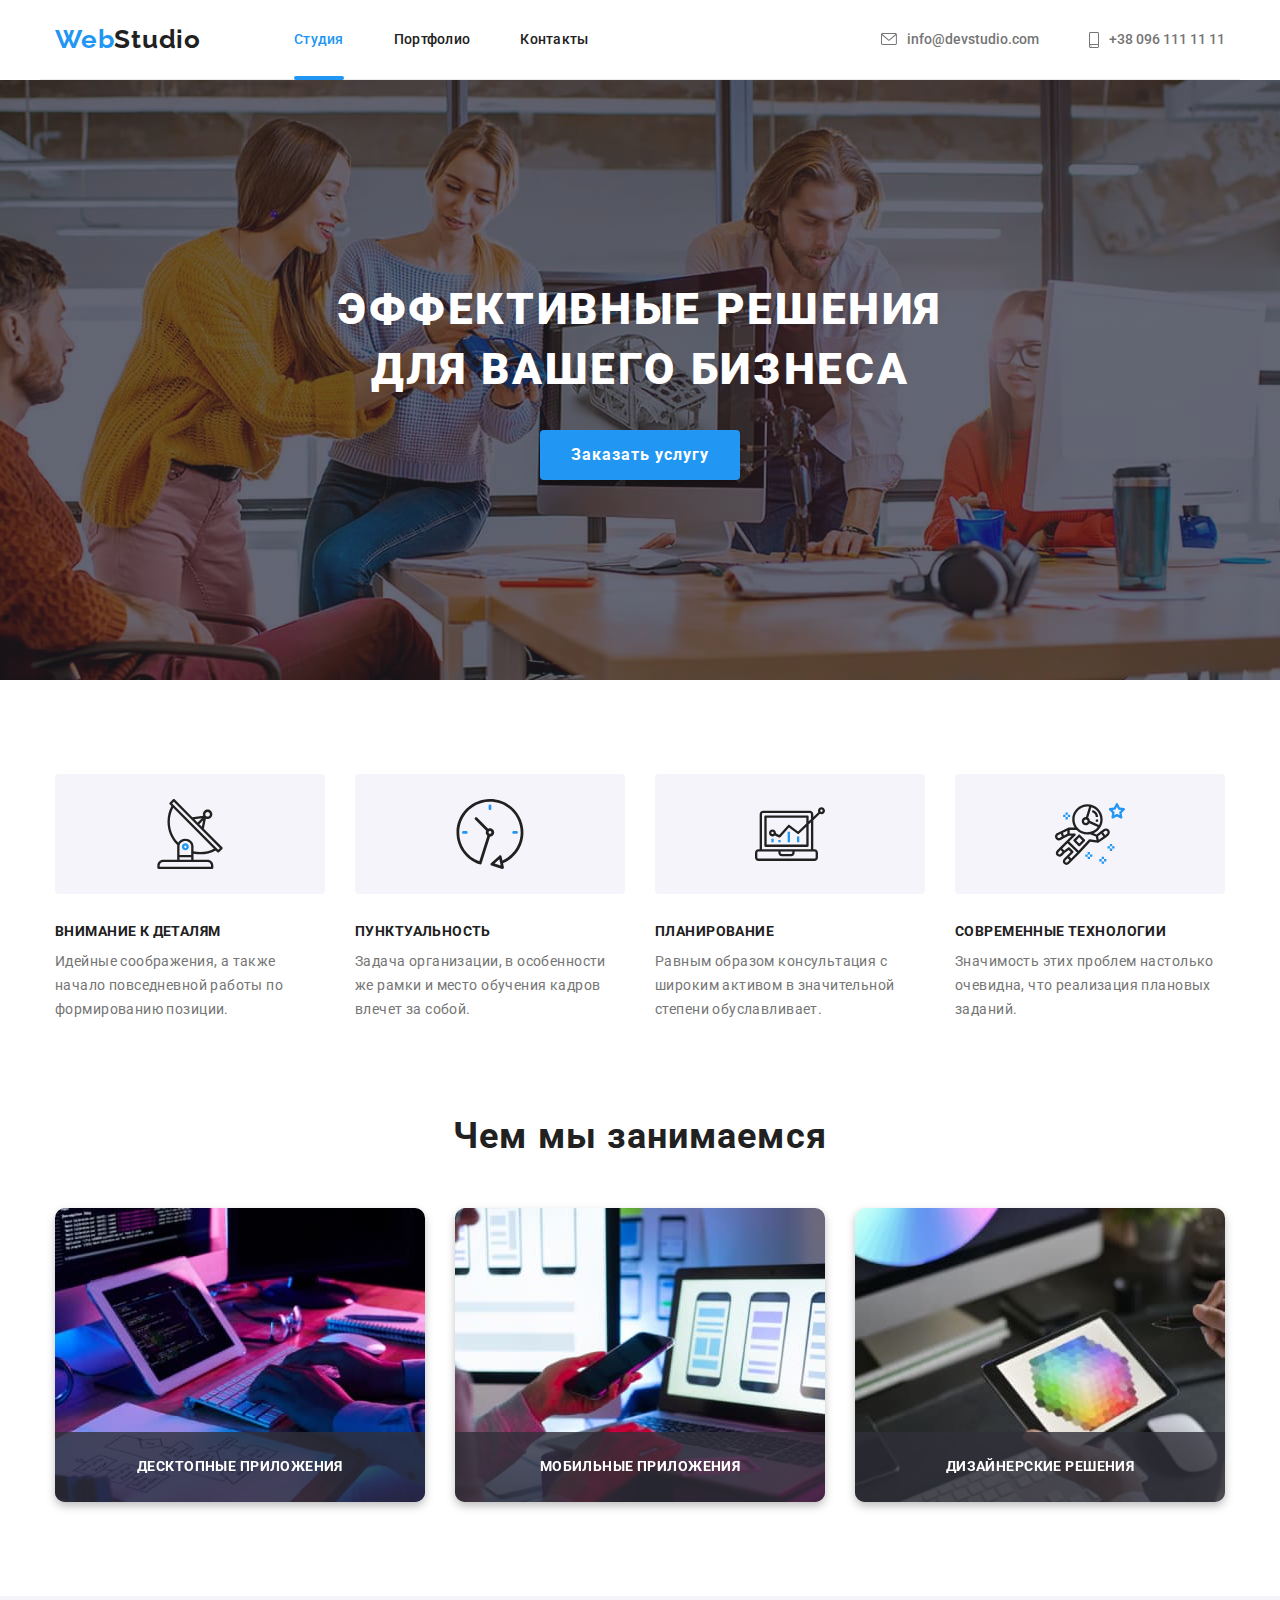
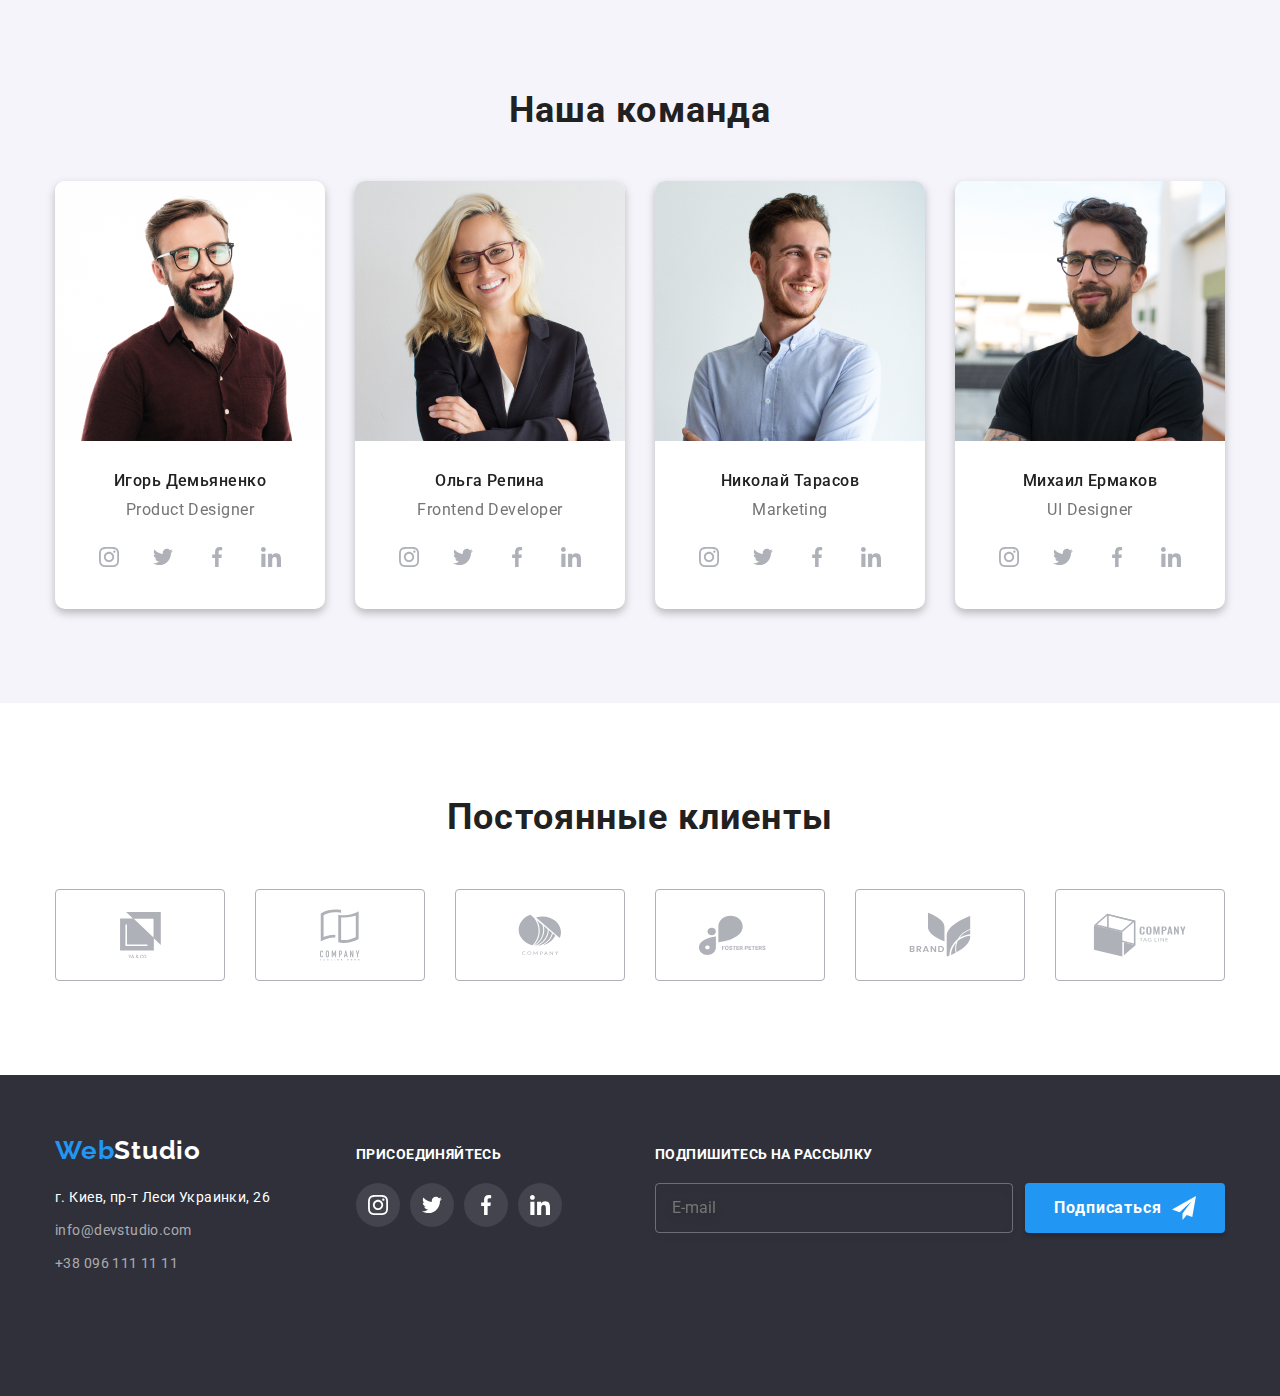
==== commit a93b81b9: "Edit clients" ====
--- a/index.html
+++ b/index.html
@@ -412,63 +412,63 @@
         <!-- Cекция пятая-->
         <section class="section section-clients">
             <div class="container">
-        <h2 class="title">Постоянные клиенты</h2>
-            <ul class="clients-list">
-                <li class="clients-list__item">
-                    <a href="" class="clients-list__link">
-                        <svg class="clients-list__icon" width="41" height="46.7">
-                            <use href="images/Svg/icons.svg#icon-client-1" >
-
-                            </use>
-                        </svg>
-                    </a>
-                </li>
-            <li class="clients-list__item">
-                <a href="" class="clients-list__link">
-                    <svg class="clients-list__icon" width="40" height="52">
-                        <use href="images/Svg/icons.svg#icon-client-2" >
-            
-                        </use>
-                    </svg>
-                </a>
-            </li>
-            <li class="clients-list__item">
-                <a href="" class="clients-list__link">
-                    <svg class="clients-list__icon" width="43.46" height="41.18">
-                        <use href="images/Svg/icons.svg#icon-client-3" >
-            
-                        </use>
-                    </svg>
-                </a>
-            </li>
-            <li class="clients-list__item">
-                <a href="" class="clients-list__link">
-                    <svg class="clients-list__icon" width="84.44" height="40.62">
-                        <use href="images/Svg/icons.svg#icon-client-4" >
-            
-                        </use>
-                    </svg>
-                </a>
-            </li>
-            <li class="clients-list__item">
-                <a href="" class="clients-list__link">
-                    <svg class="clients-list__icon" width="62.54" height="45.43">
-                        <use href="images/Svg/icons.svg#icon-client-5" >
-            
-                        </use>
-                    </svg>
-                </a>
-            </li>
-            <li class="clients-list__item">
-                <a href="" class="clients-list__link">
-                    <svg class="clients-list__icon" width="93.79" height="43.93">
-                        <use href="images/Svg/icons.svg#icon-client-6" >
-            
-                        </use>
-                    </svg>
-                </a>
-            </li>
-            </ul>
+                <h2 class="title">Постоянные клиенты</h2>
+                <ul class="clients-list">
+                    <li class="clients-list__item">
+                        <a href="" class="clients-list__link">
+                            <svg class="clients-list__icon" width="41" height="46.7">
+                                <use href="images/Svg/icons.svg#icon-client-1">
+        
+                                </use>
+                            </svg>
+                        </a>
+                    </li>
+                    <li class="clients-list__item">
+                        <a href="" class="clients-list__link">
+                            <svg class="clients-list__icon" width="40" height="52">
+                                <use href="images/Svg/icons.svg#icon-client-2">
+        
+                                </use>
+                            </svg>
+                        </a>
+                    </li>
+                    <li class="clients-list__item">
+                        <a href="" class="clients-list__link">
+                            <svg class="clients-list__icon" width="43.46" height="41.18">
+                                <use href="images/Svg/icons.svg#icon-client-3">
+        
+                                </use>
+                            </svg>
+                        </a>
+                    </li>
+                    <li class="clients-list__item">
+                        <a href="" class="clients-list__link">
+                            <svg class="clients-list__icon" width="84.44" height="40.62">
+                                <use href="images/Svg/icons.svg#icon-client-4">
+        
+                                </use>
+                            </svg>
+                        </a>
+                    </li>
+                    <li class="clients-list__item">
+                        <a href="" class="clients-list__link">
+                            <svg class="clients-list__icon" width="62.54" height="45.43">
+                                <use href="images/Svg/icons.svg#icon-client-5">
+        
+                                </use>
+                            </svg>
+                        </a>
+                    </li>
+                    <li class="clients-list__item">
+                        <a href="" class="clients-list__link">
+                            <svg class="clients-list__icon" width="93.79" height="43.93">
+                                <use href="images/Svg/icons.svg#icon-client-6">
+        
+                                </use>
+                            </svg>
+                        </a>
+                    </li>
+                </ul>
             </div>
         </section>
     </main>
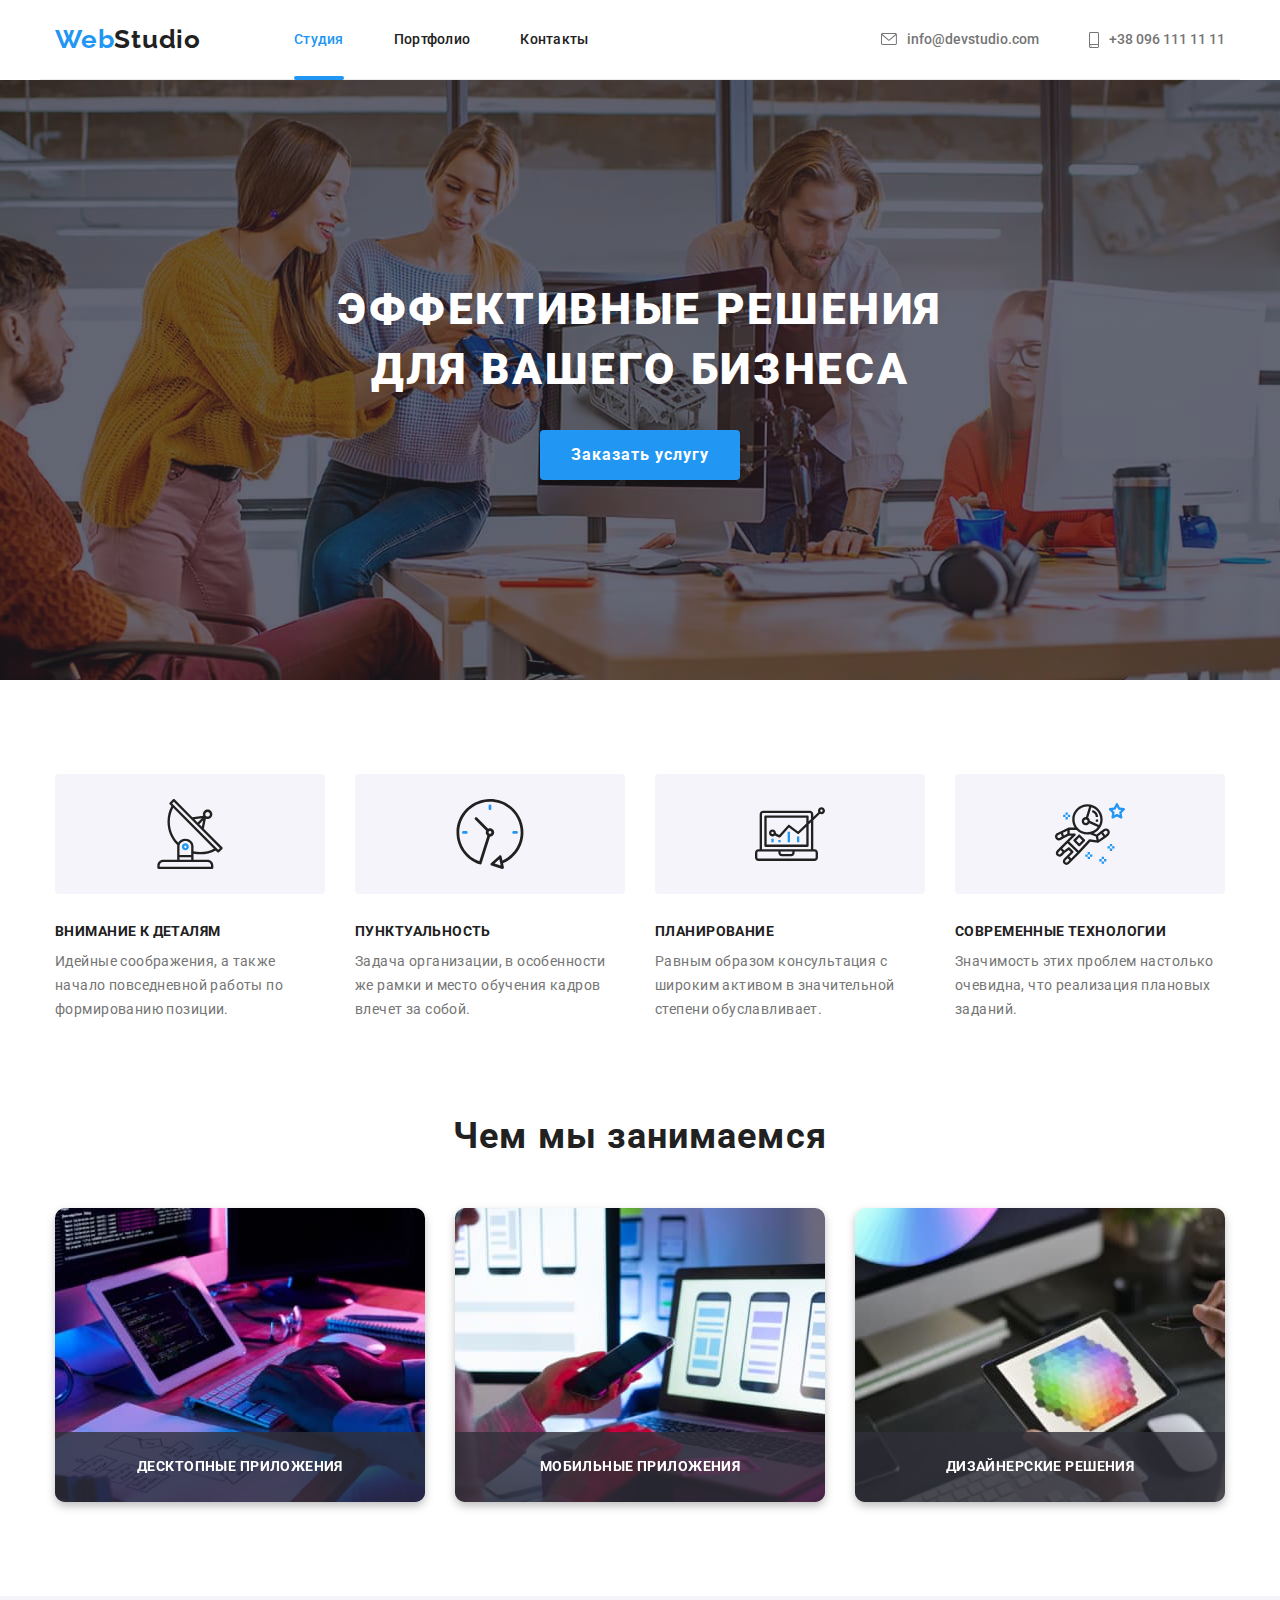
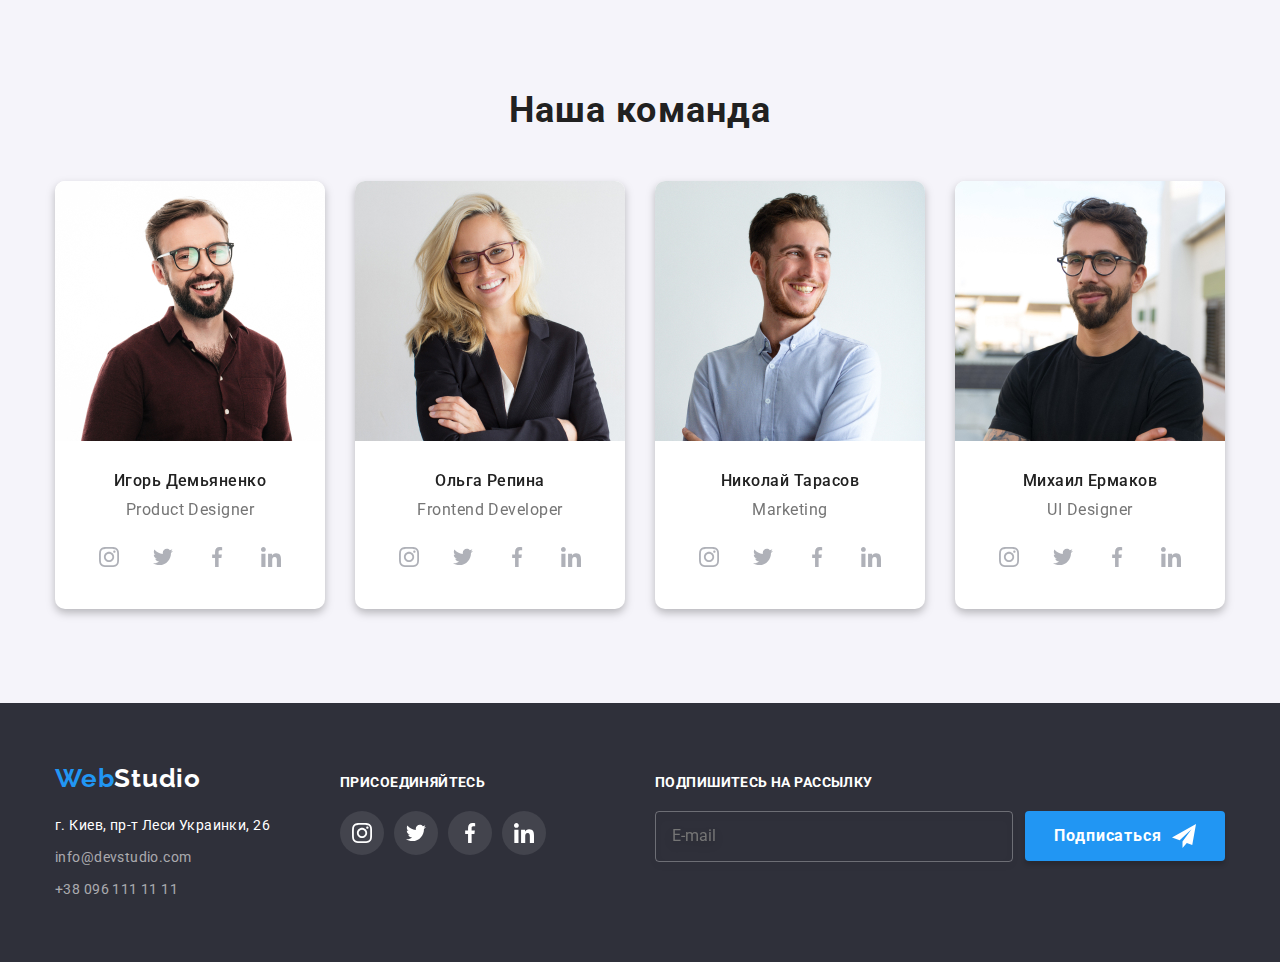
==== commit f9aa96f0: "footer and header edit" ====
--- a/index.html
+++ b/index.html
@@ -211,7 +211,7 @@
                                     media="(min-width: 768px)">
                                 <source srcset="./images/Studio/TeamCard/teamcard1-mob-1x-min.jpg 1x, ./images/Studio/TeamCard/teamcard1-mob-2x-min@2x.jpg 2x"
                                     media="(min-width: 480px)">
-                                <img src="./images/Studio/teamcard1.jpg" alt="Игорь Демьяненко">
+                                <img src="./images/Studio/teamcard1.jpg" alt="Игорь Демьяненко" width="450">
                             </picture>
                         <div class="info-card">
                             <h3 class="info-card__title">Игорь Демьяненко</h3>
@@ -262,7 +262,7 @@
                                 media="(min-width: 768px)">
                             <source srcset="./images/Studio/TeamCard/teamcard2-mob-1x-min.jpg 1x, ./images/Studio/TeamCard/teamcard2-mob-2x-min@2x.jpg 2x"
                                 media="(min-width: 480px)">
-                            <img src="./images/Studio/teamcard2.jpg" alt="Ольга Репина" >
+                            <img src="./images/Studio/teamcard2.jpg" alt="Ольга Репина" width="450">
                         </picture>
                         <div class="info-card">
                             <h3 class="info-card__title">Ольга Репина</h3>
@@ -313,7 +313,7 @@
                                 media="(min-width: 768px)">
                             <source srcset="./images/Studio/TeamCard/teamcard3-mob-1x-min.jpg 1x, ./images/Studio/TeamCard/teamcard3-mob-2x-min@2x.jpg 2x"
                                 media="(min-width: 480px)">
-                            <img src="./images/Studio/teamcard3.jpg" alt="Николай Тарасов" >
+                            <img src="./images/Studio/teamcard3.jpg" alt="Николай Тарасов" width="450">
                         </picture>
                         <div class="info-card">
                             <h3 class="info-card__title">Николай Тарасов</h3>
@@ -365,7 +365,7 @@
                                     media="(min-width: 768px)">
                                 <source srcset="./images/Studio/TeamCard/teamcard4-mob-1x-min.jpg 1x, ./images/Studio/TeamCard/teamcard4-mob-2x-min@2x.jpg 2x"
                                     media="(min-width: 480px)">
-                                <img src="./images/Studio/teamcard4.jpg" alt="Михаил Ермаков">
+                                <img src="./images/Studio/teamcard4.jpg" alt="Михаил Ермаков" width="450">
                             </picture>
                             <div class="info-card">
                                 <h3 class="info-card__title">Михаил Ермаков</h3>
@@ -410,7 +410,7 @@
 
         </section>
         <!-- Cекция пятая-->
-        <section class="section section-clients">
+        <!-- <section class="section section-clients">
             <div class="container">
                 <h2 class="title">Постоянные клиенты</h2>
                 <ul class="clients-list">
@@ -470,86 +470,85 @@
                     </li>
                 </ul>
             </div>
-        </section>
+        </section> -->
     </main>
-    <footer class="footer">
-        <div class="container footer-parts">
-            <div class="addr-container">
-            <div class="main-contacts">
-                <a href="#" class="logo__part--white"><span class="logo__part--accent">Web</span>Studio</a>
-                <address>
-                    <ul class="contact-list">
-                        <li class="contact-list__item">
-                            <p class="contact-list__text">г. Киев, пр-т Леси Украинки, 26</p>
-                        </li>
-                        <li class="contact-list__item"><a class="contact-list__link" href="mailto:info@example.com">info@devstudio.com</a></li>
-                        <li class="contact-list__item"><a class="contact-list__link" href="tel:+380991111111">+38 096 111 11 11</a></li>
-                    </ul>
-                </address>
-            </div>
-    
-            <div class="social-networks-contacts">
-                <h2 class="call">Присоединяйтесь</h2>
-                <ul class="social-list">
-                    <li class="social-list__item">
-                        <a href="" class="footer-link">
-                            <svg class="footer-button">
-                                <use href="images/Svg/icons.svg#instagram">
-                                </use>
-                            </svg>
-                        </a>
-                    </li>
-                    <li class="social-list__item">
-                        <a href="" class="footer-link">
-                            <svg class="footer-button">
-                                <use href="images/Svg/icons.svg#twitter">
-                                </use>
-                            </svg>
-                        </a>
-                    </li>
-                    <li class="social-list__item">
-                        <a href="" class="footer-link">
-                            <svg class="footer-button">
-                                <use href="images/Svg/icons.svg#facebook">
-                                </use>
-                            </svg>
-                        </a>
-                    </li>
-                    <li class="social-list__item">
-                        <a href="" class="footer-link">
-                            <svg class="footer-button">
-                                <use href="images/Svg/icons.svg#linkedin">
-                                </use>
-                            </svg>
-                        </a>
-                    </li>
-                </ul>
-            </div>
-            </div>
-            <div class="subscribe-form">
-                <p class="call">Подпишитесь на рассылку</p>
-                <form action="">
-                    <div class="subscribe-field">
-                        <label>
-                            <input class="subscribe-field__form-input" type="text" name="name" placeholder="E-mail">
-                        </label>
-                        <button class="subscribe-field__form-button">Подписаться
-                            <svg class="subscribe-field__form-icon" width="24px" height="24px">
-                                <use href="./images/Svg/icons.svg#icon-send">
-    
-                                </use>
-                            </svg>
-                        </button>
-    
-                    </div>
-                </form>
-    
-            </div>
+<footer id="contacts">
+    <div class="footer container">
+        <div class="main-contacts">
+
+            <a href="./index.html" class="logo"><span class="logo__part--accent">Web</span><span
+                    class="logo__part--white">Studio</span></a>
+
+            <ul class="contact-list">
+                <li class="contact-list__item">
+                    <address class="contact-list__text">г. Киев, пр-т Леси Украинки, 26</address>
+                </li>
+                <li class="contact-list__item"><a href="mailto:info@devstudio.com"
+                        class="contact-list__link">info@devstudio.com</a></li>
+                <li class="contact-list__item"><a href="tel:+380961111111" class="contact-list__link">+38 096 111 11 11</a>
+                </li>
+            </ul>
         </div>
-    
-    
-    </footer>
-
+
+        <div class="social-networks-contacts">
+            <h2 class="call">Присоединяйтесь</h2>
+            <ul class="social-list">
+                <li class="social-list__item">
+                    <a href="" class="footer-link">
+                        <svg class="footer-button">
+                            <use href="images/Svg/icons.svg#instagram">
+                            </use>
+                        </svg>
+                    </a>
+                </li>
+                <li class="social-list__item">
+                    <a href="" class="footer-link">
+                        <svg class="footer-button">
+                            <use href="images/Svg/icons.svg#twitter">
+                            </use>
+                        </svg>
+                    </a>
+                </li>
+                <li class="social-list__item">
+                    <a href="" class="footer-link">
+                        <svg class="footer-button">
+                            <use href="images/Svg/icons.svg#facebook">
+                            </use>
+                        </svg>
+                    </a>
+                </li>
+                <li class="social-list__item">
+                    <a href="" class="footer-link">
+                        <svg class="footer-button">
+                            <use href="images/Svg/icons.svg#linkedin">
+                            </use>
+                        </svg>
+                    </a>
+                </li>
+            </ul>
+        </div>
+
+        <div class="subscribe-form">
+            <p class="call subscribe-form__call">Подпишитесь на рассылку</p>
+            <form action="javascript:void(0);">
+                <div class="subscribe-field">
+                    <label>
+                        <input type="email" placeholder="E-mail" class="subscribe-field__form-input">
+                    </label>
+                    <button class="subscribe-field__form-button">Подписаться
+                        <svg class="subscribe-field__form-icon" width="24px" height="24px">
+                            <use href="./images/Svg/icons.svg#icon-send">
+                    
+                            </use>
+                        </svg>
+                    </button>
+                </div>
+
+            </form>
+        </div>
+    </div>
+
+</footer>
    <div class="backdrop is-hidden" data-modal> 
     <div class="modal">
             <button class="modal__close-button" data-modal-close>
--- a/css/main.min.css
+++ b/css/main.min.css
@@ -1,2 +1,2 @@
-h1,h2,h3,h4,h5,h6{color:#212121;margin-top:0px;margin-bottom:0px}p{margin-top:0px;margin-bottom:0px}img{display:block;max-width:100%;height:auto}ul{list-style:none;padding:0;margin:0}a{display:block;text-decoration:none;color:inherit}body{color:#212121;font-family:Roboto,sans-serif;background-color:#fff}.container{padding-left:15px;padding-right:15px;margin-left:auto;margin-right:auto}@media screen and (min-width: 480px){.container{max-width:480px}}@media screen and (min-width: 768px){.container{max-width:768px}}@media screen and (min-width: 1200px){.container{max-width:1200px}}.visually-hidden{position:absolute;width:1px;height:1px;margin:-1px;border:0;padding:0;clip:rect(0 0 0 0);overflow:hidden}.section{padding:94px 0;margin-left:auto;margin-right:auto}@media screen and (min-width: 768px){.section-feature{padding:60px 0;margin-left:auto;margin-right:auto}}@media screen and (min-width: 1200px){.section-feature{padding:94px 0;margin-left:auto;margin-right:auto}}.section-hero{background-repeat:no-repeat;background-position:center;background-size:cover;background-color:#2f303a;text-align:center;margin-left:auto;margin-right:auto;background-image:-webkit-gradient(linear, left top, right top, from(rgba(47,48,58,0.4)), to(rgba(47,48,58,0.4))),url(../images/Studio/HeroPictures/HeroImg-mob-1x-min.jpg);background-image:linear-gradient(to right, rgba(47,48,58,0.4), rgba(47,48,58,0.4)),url(../images/Studio/HeroPictures/HeroImg-mob-1x-min.jpg)}@media (min-device-pixel-ratio: 2), (-webkit-min-device-pixel-ratio: 2), (min-resolution: 192dpi), (min-resolution: 2dppx){.section-hero{background-image:-webkit-gradient(linear, left top, right top, from(rgba(47,48,58,0.4)), to(rgba(47,48,58,0.4))),url(../images/Studio/HeroPictures/HeroImg-mob-2x-min@2x.jpg);background-image:linear-gradient(to right, rgba(47,48,58,0.4), rgba(47,48,58,0.4)),url(../images/Studio/HeroPictures/HeroImg-mob-2x-min@2x.jpg)}}@media screen and (min-width: 768px){.section-hero{padding-top:118px;padding-bottom:118px;max-width:768px;height:400px;background-image:-webkit-gradient(linear, left top, right top, from(rgba(47,48,58,0.4)), to(rgba(47,48,58,0.4))),url(../images/Studio/HeroPictures/HeroImg-tab-1x-min.jpg);background-image:linear-gradient(to right, rgba(47,48,58,0.4), rgba(47,48,58,0.4)),url(../images/Studio/HeroPictures/HeroImg-tab-1x-min.jpg)}}@media screen and (min-width: 768px) and (min-device-pixel-ratio: 2), screen and (min-width: 768px) and (-webkit-min-device-pixel-ratio: 2), screen and (min-width: 768px) and (min-resolution: 192dpi), screen and (min-width: 768px) and (min-resolution: 2dppx){.section-hero{background-image:-webkit-gradient(linear, left top, right top, from(rgba(47,48,58,0.4)), to(rgba(47,48,58,0.4))),url(../images/Studio/HeroPictures/HeroImg-tab-2x-min@2x.jpg);background-image:linear-gradient(to right, rgba(47,48,58,0.4), rgba(47,48,58,0.4)),url(../images/Studio/HeroPictures/HeroImg-tab-2x-min@2x.jpg)}}@media screen and (min-width: 1200px){.section-hero{padding-top:200px;padding-bottom:200px;max-width:1600px;height:600px;background-image:-webkit-gradient(linear, left top, right top, from(rgba(47,48,58,0.4)), to(rgba(47,48,58,0.4))),url(../images/Studio/HeroPictures/HeroImg-desk-1x-min.jpg);background-image:linear-gradient(to right, rgba(47,48,58,0.4), rgba(47,48,58,0.4)),url(../images/Studio/HeroPictures/HeroImg-desk-1x-min.jpg)}}@media screen and (min-width: 1200px) and (min-device-pixel-ratio: 2), screen and (min-width: 1200px) and (-webkit-min-device-pixel-ratio: 2), screen and (min-width: 1200px) and (min-resolution: 192dpi), screen and (min-width: 1200px) and (min-resolution: 2dppx){.section-hero{background-image:-webkit-gradient(linear, left top, right top, from(rgba(47,48,58,0.4)), to(rgba(47,48,58,0.4))),url(../images/Studio/HeroPictures/HeroImg-desk-2x-min@2x.jpg);background-image:linear-gradient(to right, rgba(47,48,58,0.4), rgba(47,48,58,0.4)),url(../images/Studio/HeroPictures/HeroImg-desk-2x-min@2x.jpg)}}.section-activity{padding-top:0}@media screen and (max-width: 1199px){.section-activity{display:none}}.section-team{background-color:#f5f4fa;padding:60px 0}@media screen and (min-width: 1200px){.section-team{background-color:#f5f4fa;padding:94px 0}}.section-clients{padding:60px 0px}@media screen and (min-width: 1200px){.section-clients{padding:94px 0px}}.header{height:80px;border-bottom:1px solid #ececec;display:-webkit-box;display:-ms-flexbox;display:flex;-webkit-box-align:center;-ms-flex-align:center;align-items:center}.header .container{display:-webkit-box;display:-ms-flexbox;display:flex;-webkit-box-align:center;-ms-flex-align:center;align-items:center}@media screen and (min-width: 768px){.site-nav{display:-webkit-box;display:-ms-flexbox;display:flex;margin-left:88px}.site-nav__item{position:relative}.site-nav__item:not(:last-child){margin-right:50px}.site-nav__link{display:block;padding-top:32px;padding-bottom:32px;font-weight:500;font-size:14px;line-height:1.14;letter-spacing:0.02em;-webkit-transition:color 250ms cubic-bezier(0.4, 0, 0.2, 1);transition:color 250ms cubic-bezier(0.4, 0, 0.2, 1)}.site-nav__link:hover,.site-nav__link:focus,.site-nav__link--active{color:#2196f3}.site-nav__link--active::after{content:"";position:absolute;bottom:0;margin-bottom:-1px;display:block;width:100%;height:4px;border-radius:2px;background-color:#2196f3}}@media screen and (min-width: 1200px){.site-nav{display:-webkit-box;display:-ms-flexbox;display:flex;margin-left:93px}.site-nav__item{position:relative}.site-nav__item:not(:last-child){margin-right:50px}.site-nav__link{display:block;padding-top:32px;padding-bottom:32px;font-weight:500;font-size:14px;line-height:1.14;letter-spacing:0.02em;-webkit-transition:color 250ms cubic-bezier(0.4, 0, 0.2, 1);transition:color 250ms cubic-bezier(0.4, 0, 0.2, 1)}.site-nav__link:hover,.site-nav__link:focus,.site-nav__link--active{color:#2196f3}.site-nav__link--active::after{content:"";position:absolute;bottom:0;margin-bottom:-1px;display:block;width:100%;height:4px;border-radius:2px;background-color:#2196f3}}@media screen and (min-width: 768px){.auth-nav{display:-webkit-box;display:-ms-flexbox;display:flex;-webkit-box-orient:vertical;-webkit-box-direction:normal;-ms-flex-direction:column;flex-direction:column;margin-left:auto;margin-bottom:-10px}}@media screen and (min-width: 768px) and (min-width: 1200px){.auth-nav{-webkit-box-orient:horizontal;-webkit-box-direction:normal;-ms-flex-direction:row;flex-direction:row;margin-left:auto}}@media screen and (min-width: 768px){.auth-nav__item{margin-bottom:10px}.auth-nav__link{display:-webkit-inline-box;display:-ms-inline-flexbox;display:inline-flex;color:#757575;text-decoration:none;cursor:pointer;font-weight:500;font-size:14px;line-height:1.14;-webkit-box-align:center;-ms-flex-align:center;align-items:center;-webkit-transition-duration:250ms;transition-duration:250ms;-webkit-transition-timing-function:cubic-bezier(0.4, 0, 0.2, 1);transition-timing-function:cubic-bezier(0.4, 0, 0.2, 1)}.auth-nav__link:hover,.auth-nav__link:focus{color:#2196f3}}.auth-nav__icon{display:block;margin-right:10px;fill:currentColor}@media screen and (min-width: 1200px){.auth-nav{display:-webkit-box;display:-ms-flexbox;display:flex;-webkit-box-orient:horizontal;-webkit-box-direction:normal;-ms-flex-direction:row;flex-direction:row;margin-left:auto}.auth-nav__item:not(:last-child){margin-right:50px}.auth-nav__link{display:-webkit-inline-box;display:-ms-inline-flexbox;display:inline-flex;padding-top:32px;padding-bottom:32px;color:#757575;text-decoration:none;cursor:pointer;font-weight:500;font-size:14px;line-height:1.14;-webkit-box-align:center;-ms-flex-align:center;align-items:center;-webkit-transition-duration:250ms;transition-duration:250ms;-webkit-transition-timing-function:cubic-bezier(0.4, 0, 0.2, 1);transition-timing-function:cubic-bezier(0.4, 0, 0.2, 1)}.auth-nav__link:hover,.auth-nav__link:focus{color:#2196f3}}.logo{color:#212121;font-family:Raleway,sans-serif;text-decoration:none;font-weight:bold;font-size:26px;line-height:1.19;letter-spacing:0.03em}.logo__part--black{color:#212121;font-family:Raleway,sans-serif;text-decoration:none;font-weight:bold;font-size:26px;line-height:1.19;letter-spacing:0.03em}.logo__part--accent{color:#2196f3}.logo__part--white{color:#fff;font-family:Raleway,sans-serif;text-decoration:none;font-weight:bold;font-size:26px;line-height:1.19;letter-spacing:0.03em;margin-bottom:20px}.main-button{width:200px;padding:10px;height:50px;font-weight:700;font-size:16px;line-height:1.8;letter-spacing:0.06em;color:#fff;background-color:#2196f3;-webkit-box-shadow:0px 4px 4px rgba(0,0,0,0.15);box-shadow:0px 4px 4px rgba(0,0,0,0.15);border-radius:4px;border:1px solid transparent;cursor:pointer}.filter-list__button{height:38px;font-weight:500;font-size:16px;line-height:1.6;text-align:center;letter-spacing:0.03em;padding-left:22px;padding-right:22px;color:#212121;background-color:#f5f4fa;border:1px solid #f5f4fa;border-radius:4px;-webkit-transition-property:background-color;transition-property:background-color;-webkit-transition-duration:250ms;transition-duration:250ms;-webkit-transition:background-color cubic-bezier(0.4, 0, 0.2, 1),color 500ms cubic-bezier(0.4, 0, 0.2, 1);transition:background-color cubic-bezier(0.4, 0, 0.2, 1),color 500ms cubic-bezier(0.4, 0, 0.2, 1)}.filter-list__button:hover,.filter-list__button:focus{color:#fff;background-color:#2196f3;cursor:pointer}.hero-title{font-size:26px;color:#fff;font-weight:900;text-align:center;letter-spacing:0.06em;text-transform:uppercase;line-height:1.36;margin-bottom:30px}@media screen and (min-width: 1200px){.hero-title{font-size:44px}}.title{margin-bottom:30px;font-weight:bold;font-size:36px;line-height:1.16;text-align:center;letter-spacing:0.03em}@media screen and (min-width: 1200px){.title{margin-bottom:50px}}.feature-list{padding-left:0;margin-top:0}@media screen and (min-width: 768px){.feature-list{display:-webkit-box;display:-ms-flexbox;display:flex;-ms-flex-wrap:wrap;flex-wrap:wrap;margin-left:-30px;margin-bottom:-30px}}@media screen and (min-width: 1200px){.feature-list{display:-webkit-box;display:-ms-flexbox;display:flex;-ms-flex-wrap:nowrap;flex-wrap:nowrap}}.feature-list__item{width:100%;margin-bottom:30px}@media screen and (min-width: 768px){.feature-list__item{-ms-flex-preferred-size:calc((100% - 60px) / 2);flex-basis:calc((100% - 60px) / 2);margin-left:30px;margin-bottom:30px}}@media screen and (min-width: 1200px){.feature-list__item{-ms-flex-preferred-size:calc((100% - 120px) / 4);flex-basis:calc((100% - 120px) / 4)}}.feature-list__advantages{display:-webkit-box;display:-ms-flexbox;display:flex;height:120px;margin-bottom:30px;background-position:center;background-color:#f5f4fa;-webkit-box-align:center;-ms-flex-align:center;align-items:center;-webkit-box-pack:center;-ms-flex-pack:center;justify-content:center;border-radius:4px;fill:currentColor}.feature-list__text{color:#757575;font-size:14px;line-height:1.71;font-weight:400;letter-spacing:0.03em}.feature-list__title{font-style:normal;font-weight:bold;font-size:14px;line-height:1.14;letter-spacing:0.03em;text-transform:uppercase;text-align:center;margin-bottom:10px}@media screen and (min-width: 768px){.feature-list__title{text-align:start}}.activity{display:-webkit-box;display:-ms-flexbox;display:flex}.activity .activity__item{position:relative;border-radius:10px;-webkit-filter:drop-shadow(0px 4px 4px rgba(0,0,0,0.25));filter:drop-shadow(0px 4px 4px rgba(0,0,0,0.25));overflow:hidden}.activity__item:not(:last-child){margin-right:30px}.activity__overlay{position:absolute;bottom:0;width:100%;background-color:rgba(47,48,58,0.8)}.activity__text{padding-top:27px;padding-bottom:27px;font-size:14px;font-weight:bold;line-height:1.14;letter-spacing:0.03em;text-align:center;text-transform:uppercase;color:#fff}.footer{background-color:#2f303a;padding:60px 0}@media screen and (min-width: 768px){.contact-list{text-align:center}}@media screen and (min-width: 1200px){.contact-list{text-align:start}}.contact-list__text{font-style:normal;font-size:14px;line-height:1.7;font-weight:normal;letter-spacing:0.03em;margin:0;color:#fff;-webkit-transition-duration:250ms;transition-duration:250ms;-webkit-transition-timing-function:cubic-bezier(0.4, 0, 0.2, 1);transition-timing-function:cubic-bezier(0.4, 0, 0.2, 1)}.contact-list__text:hover,.contact-list__text:focus{color:#2196f3}.contact-list__item:not(:last-child){margin-bottom:9px}.contact-list__link{display:inline-block;font-weight:normal;font-size:14px;line-height:1.71;letter-spacing:0.03em;font-style:normal;text-decoration:none;color:rgba(255,255,255,0.6);-webkit-transition-duration:250ms;transition-duration:250ms;-webkit-transition-timing-function:cubic-bezier(0.4, 0, 0.2, 1);transition-timing-function:cubic-bezier(0.4, 0, 0.2, 1)}.contact-list__link:hover,.contact-list__link:focus{color:#2196f3}.addr-container{text-align:center}@media screen and (min-width: 768px){.addr-container{width:100%;display:-webkit-box;display:-ms-flexbox;display:flex;-webkit-box-pack:justify;-ms-flex-pack:justify;justify-content:space-between;-webkit-box-align:baseline;-ms-flex-align:baseline;align-items:baseline;-webkit-box-orient:horizontal;-webkit-box-direction:normal;-ms-flex-direction:row;flex-direction:row}}@media screen and (min-width: 768px) and (max-width: 1199px){.addr-container{padding-left:61px;padding-right:61px}}.footer-parts{display:-webkit-box;display:-ms-flexbox;display:flex;-webkit-box-orient:vertical;-webkit-box-direction:normal;-ms-flex-direction:column;flex-direction:column}@media screen and (min-width: 768px){.footer-parts{display:-webkit-box;display:-ms-flexbox;display:flex;-webkit-box-orient:vertical;-webkit-box-direction:normal;-ms-flex-direction:column;flex-direction:column;max-height:463px}}@media screen and (min-width: 1200px){.footer-parts{display:-webkit-box;display:-ms-flexbox;display:flex;-webkit-box-align:baseline;-ms-flex-align:baseline;align-items:baseline;-webkit-box-orient:horizontal;-webkit-box-direction:normal;-ms-flex-direction:row;flex-direction:row}}.main-contacts{margin-bottom:60px}@media screen and (min-width: 768px){.main-contacts{margin-bottom:60px;-webkit-box-align:center;-ms-flex-align:center;align-items:center;-webkit-box-pack:center;-ms-flex-pack:center;justify-content:center;display:-webkit-box;display:-ms-flexbox;display:flex;-webkit-box-orient:vertical;-webkit-box-direction:normal;-ms-flex-direction:column;flex-direction:column}}@media screen and (min-width: 1200px){.main-contacts{width:231px;-webkit-box-align:start;-ms-flex-align:start;align-items:flex-start}}.social-networks-contacts{-webkit-box-pack:center;-ms-flex-pack:center;justify-content:center;width:206px;margin-left:auto;margin-right:auto;margin-bottom:60px}@media screen and (min-width: 768px){.social-networks-contacts{text-align:center;margin-left:70px;margin-right:0;margin-bottom:0}}@media screen and (min-width: 1200px){.social-networks-contacts{text-align:start}}.call{font-weight:bold;font-size:14px;line-height:1.14;letter-spacing:0.03em;text-transform:uppercase;margin-bottom:20px;color:#fff;text-align:center;margin-left:auto;margin-right:auto}@media screen and (min-width: 1200px){.call{text-align:start}}@media screen and (min-width: 768px){.subscribe-form{text-align:center;-ms-flex-wrap:nowrap;flex-wrap:nowrap;display:block}}@media screen and (min-width: 1200px){.subscribe-form{text-align:start;margin-left:93px;-ms-flex-wrap:nowrap;flex-wrap:nowrap;display:block}}.form-footer{display:-webkit-box;display:-ms-flexbox;display:flex}.third__footer-heading{font-weight:bold;font-size:14px;line-height:16px;letter-spacing:0.03em;text-transform:uppercase;margin-bottom:20px;color:#fff}.subscribe-field{display:-webkit-box;display:-ms-flexbox;display:flex;-webkit-box-orient:vertical;-webkit-box-direction:normal;-ms-flex-direction:column;flex-direction:column}@media screen and (min-width: 768px){.subscribe-field{display:-webkit-box;display:-ms-flexbox;display:flex;-webkit-box-orient:vertical;-webkit-box-direction:normal;-ms-flex-direction:column;flex-direction:column}}@media screen and (min-width: 1200px){.subscribe-field{-webkit-box-orient:horizontal;-webkit-box-direction:normal;-ms-flex-direction:row;flex-direction:row}}.subscribe-field__form-input{padding:15px 16px;border:1px solid rgba(255,255,255,0.3);border-radius:4px;background-color:transparent;-webkit-filter:drop-shadow(0px 4px 4px rgba(0,0,0,0.15));filter:drop-shadow(0px 4px 4px rgba(0,0,0,0.15));width:450px;margin-bottom:20px}@media screen and (min-width: 768px){.subscribe-field__form-input{margin-left:auto;margin-right:auto}}@media screen and (min-width: 1200px){.subscribe-field__form-input{margin-bottom:0;margin-right:12px;width:358px}}.subscribe-field__form-button{display:-webkit-box;display:-ms-flexbox;display:flex;-webkit-box-pack:center;-ms-flex-pack:center;justify-content:center;-webkit-box-align:center;-ms-flex-align:center;align-items:center;width:200px;padding:10px;height:50px;font-weight:700;font-size:16px;line-height:1.8;letter-spacing:0.06em;margin-left:auto;margin-right:auto;color:#fff;background-color:#2196f3;-webkit-box-shadow:0px 4px 4px rgba(0,0,0,0.15);box-shadow:0px 4px 4px rgba(0,0,0,0.15);border-radius:4px;border:1px solid transparent;cursor:pointer}.subscribe-field__form-icon{display:-webkit-box;display:-ms-flexbox;display:flex;-webkit-box-align:center;-ms-flex-align:center;align-items:center;margin-left:10px;fill:#fff}.social-list{display:-webkit-box;display:-ms-flexbox;display:flex;-webkit-box-pack:justify;-ms-flex-pack:justify;justify-content:space-between}.footer-button{height:20px;width:20px;fill:currentColor}.footer-link{display:-webkit-box;display:-ms-flexbox;display:flex;height:44px;width:44px;color:#fff;background-color:#43444d;border-radius:50%;-webkit-box-align:center;-ms-flex-align:center;align-items:center;-webkit-box-pack:center;-ms-flex-pack:center;justify-content:center;-webkit-transition-property:background-color;transition-property:background-color;-webkit-transition-duration:250ms;transition-duration:250ms;-webkit-transition-timing-function:cubic-bezier(0.4, 0, 0.2, 1);transition-timing-function:cubic-bezier(0.4, 0, 0.2, 1)}.footer-link:hover,.footer-link:focus{background-color:#2196f3}@media screen and (min-width: 768px){.team-list{display:-webkit-box;display:-ms-flexbox;display:flex;-ms-flex-wrap:wrap;flex-wrap:wrap;-webkit-box-pack:center;-ms-flex-pack:center;justify-content:center;margin:-15px}}@media screen and (min-width: 1200px){.team-list{display:-webkit-box;display:-ms-flexbox;display:flex}}.team-list__card{margin-bottom:30px;width:100%;background:#fff;border-radius:10px;-webkit-filter:drop-shadow(0px 4px 4px rgba(0,0,0,0.25));filter:drop-shadow(0px 4px 4px rgba(0,0,0,0.25));overflow:hidden}@media screen and (min-width: 768px){.team-list__card{width:calc((100% - 4 * 15px) / 2);margin:15px}}@media screen and (min-width: 1200px){.team-list__card{-ms-flex-preferred-size:calc((100% - 120px) / 4);flex-basis:calc((100% - 120px) / 4)}}.info-card{padding-top:30px;border-top:0px;text-align:center;padding-bottom:30px}@media screen and (min-width: 768px){.info-card{padding-bottom:24px}}@media screen and (min-width: 1200px){.info-card{padding-bottom:30px}}.info-card__title{font-size:16px;line-height:1.19;letter-spacing:0.03em;font-weight:500}.info-card__text{color:#757575;font-size:16px;line-height:1.19;font-weight:normal;letter-spacing:0.03em;margin-top:10px;margin-bottom:0}.info-card__list{display:-webkit-box;display:-ms-flexbox;display:flex;-webkit-box-align:center;-ms-flex-align:center;align-items:center;-webkit-box-pack:center;-ms-flex-pack:center;justify-content:center;padding:0px;margin-top:16px}.info-card__item:not(:last-child){margin-right:10px}.info-card__link{display:-webkit-box;display:-ms-flexbox;display:flex;-webkit-box-align:center;-ms-flex-align:center;align-items:center;-webkit-box-pack:center;-ms-flex-pack:center;justify-content:center;height:44px;width:44px;color:#afb1b8;border-radius:50%;-webkit-transition-duration:250ms;transition-duration:250ms;-webkit-transition-timing-function:cubic-bezier(0.4, 0, 0.2, 1);transition-timing-function:cubic-bezier(0.4, 0, 0.2, 1)}.info-card__link:hover,.info-card__link:focus{color:#fff;background:#2196f3}.info-card__icon{width:20px;height:20px;fill:currentColor}.clients-list{display:-webkit-box;display:-ms-flexbox;display:flex}@media screen and (max-width: 1199px){.clients-list{-ms-flex-wrap:wrap;flex-wrap:wrap;margin-right:-30px;margin-bottom:-30px}}@media screen and (min-width: 1200px){.clients-list{margin-right:-30px}}.clients-list__item{width:170px;height:92px}@media screen and (max-width: 767px){.clients-list__item{-ms-flex-preferred-size:calc((100% - 60px) / 2);flex-basis:calc((100% - 60px) / 2);margin-right:30px;margin-bottom:30px}}@media screen and (min-width: 768px){.clients-list__item{-ms-flex-preferred-size:calc((100% - 90px) / 3);flex-basis:calc((100% - 90px) / 3);margin-right:30px;margin-bottom:30px}}@media screen and (min-width: 1200px){.clients-list__item{margin-right:30px;margin-bottom:0}}.clients-list__icon{fill:currentColor}.clients-list__link{border:1px solid #afb1b8;border-radius:4px;width:100%;height:100%;color:#afb1b8;-webkit-transition:border 250ms cubic-bezier(0.4, 0, 0.2, 1),color 250ms cubic-bezier(0.4, 0, 0.2, 1);transition:border 250ms cubic-bezier(0.4, 0, 0.2, 1),color 250ms cubic-bezier(0.4, 0, 0.2, 1)}.clients-list__link:hover,.clients-list__link:focus{outline:none;border:1px solid #2196f3;color:#2196f3}.backdrop{opacity:1;position:fixed;top:0;left:0;width:100%;height:100%;background-color:rgba(0,0,0,0.2);-webkit-transition:opacity 250ms cubic-bezier(0.4, 0, 0.2, 1);transition:opacity 250ms cubic-bezier(0.4, 0, 0.2, 1);overflow-y:scroll}.backdrop.is-hidden{opacity:0;pointer-events:none}.backdrop.is-hidden .modal{-webkit-transform:translate(-50%, -50%) scale(0.9);transform:translate(-50%, -50%) scale(0.9)}.modal{position:absolute;width:528px;height:581px;top:50%;left:50%;display:-webkit-box;display:-ms-flexbox;display:flex;-webkit-box-pack:end;-ms-flex-pack:end;justify-content:flex-end;-webkit-box-align:start;-ms-flex-align:start;align-items:flex-start;background-color:#fff;-webkit-transform:translate(-50%, -50%) scale(1);transform:translate(-50%, -50%) scale(1);-webkit-transition:-webkit-transform 250ms cubic-bezier(0.4, 0, 0.2, 1);transition:-webkit-transform 250ms cubic-bezier(0.4, 0, 0.2, 1);transition:transform 250ms cubic-bezier(0.4, 0, 0.2, 1);transition:transform 250ms cubic-bezier(0.4, 0, 0.2, 1), -webkit-transform 250ms cubic-bezier(0.4, 0, 0.2, 1)}@media screen and (max-width: 1199px){.modal{max-width:450px;max-height:609px}}.modal__close-button{position:absolute;top:8px;right:8px;width:30px;height:30px;border:1px solid rgba(0,0,0,0.1);border-radius:50%;background-color:#fff;display:-webkit-box;display:-ms-flexbox;display:flex;-webkit-box-pack:center;-ms-flex-pack:center;justify-content:center;-webkit-box-align:center;-ms-flex-align:center;align-items:center;cursor:pointer;-webkit-transition-property:fill;transition-property:fill;-webkit-transition-duration:250ms;transition-duration:250ms;-webkit-transition-timing-function:cubic-bezier(0.4, 0, 0.2, 1);transition-timing-function:cubic-bezier(0.4, 0, 0.2, 1)}.modal__close-button:focus,.modal__close-button:hover{cursor:pointer;color:#2196f3}.modal__close-button:focus{outline:none;-webkit-box-shadow:0 0 0 0.1em #2196f3;box-shadow:0 0 0 0.1em #2196f3}.modal__close-button--cross{fill:currentColor}.modal-form{width:528px;margin-left:auto;margin-right:auto;padding-top:35px;padding-bottom:45px;padding-left:39px;padding-right:41px}@media screen and (max-width: 1199px){.modal-form{width:450px}}.modal-form__heading{display:block;font-weight:bold;font-size:20px;line-height:1.15;text-align:center;letter-spacing:0.03em;margin-bottom:12px;color:#212121;text-shadow:0px 4px 4px rgba(0,0,0,0.25)}.modal-form__field{position:relative;display:-webkit-box;display:-ms-flexbox;display:flex;-webkit-box-orient:vertical;-webkit-box-direction:normal;-ms-flex-direction:column;flex-direction:column;margin-bottom:10px}.modal-form__field:hover>.modal-form__icon,.modal-form__field:focus-within>.modal-form__icon{fill:#2196f3;cursor:pointer}.modal-form__field:hover>.modal-form__input,.modal-form__field:focus-within>.modal-form__input{cursor:pointer;outline:none;border:1px solid #2196f3}.modal-form__field--comment{margin-bottom:20px}.modal-form__field:hover>.modal-form__icon,.modal-form__field:focus-within>.modal-form__icon{fill:#2196f3;cursor:pointer}.form-field:hover>.modal-form__input,.form-field:focus-within>.modal-form__input{cursor:pointer;outline:none;border:1px solid #2196f3}.modal-form__input{border:1px solid rgba(33,33,33,0.2);border-radius:4px;padding:11px 42px}.modal-form__label{margin-bottom:4px;font-weight:normal;font-size:12px;line-height:1.16;letter-spacing:0.01em;color:#757575}.modal-form__field textarea{width:448px;height:120px;padding:12px 16px;resize:none;-webkit-box-sizing:border-box;box-sizing:border-box}@media screen and (max-width: 1199px){.modal-form__field textarea{width:370px}}.modal-form__field input::-webkit-input-placeholder{font-weight:normal;font-size:12px;line-height:1.16;letter-spacing:0.01em;color:rgba(117,117,117,0.5)}.modal-form__field input:-ms-input-placeholder{font-weight:normal;font-size:12px;line-height:1.16;letter-spacing:0.01em;color:rgba(117,117,117,0.5)}.modal-form__field input::-ms-input-placeholder{font-weight:normal;font-size:12px;line-height:1.16;letter-spacing:0.01em;color:rgba(117,117,117,0.5)}.modal-form__field input::placeholder{font-weight:normal;font-size:12px;line-height:1.16;letter-spacing:0.01em;color:rgba(117,117,117,0.5)}.modal-form__field textarea::-webkit-input-placeholder{font-weight:normal;font-size:12px;line-height:1.16;letter-spacing:0.01em;color:rgba(117,117,117,0.5)}.modal-form__field textarea:-ms-input-placeholder{font-weight:normal;font-size:12px;line-height:1.16;letter-spacing:0.01em;color:rgba(117,117,117,0.5)}.modal-form__field textarea::-ms-input-placeholder{font-weight:normal;font-size:12px;line-height:1.16;letter-spacing:0.01em;color:rgba(117,117,117,0.5)}.modal-form__field textarea::placeholder{font-weight:normal;font-size:12px;line-height:1.16;letter-spacing:0.01em;color:rgba(117,117,117,0.5)}.agreement{display:-webkit-box;display:-ms-flexbox;display:flex;-webkit-box-align:center;-ms-flex-align:center;align-items:center;-webkit-box-pack:center;-ms-flex-pack:center;justify-content:center;margin-bottom:30px;position:relative;cursor:pointer;text-align:center;font-weight:400;font-size:12px;line-height:1.17;letter-spacing:0.03em}@media screen and (min-width: 364px){.agreement{display:-webkit-box;display:-ms-flexbox;display:flex;-webkit-box-align:center;-ms-flex-align:center;align-items:center;-webkit-box-pack:center;-ms-flex-pack:center;justify-content:center;-ms-flex-wrap:wrap;flex-wrap:wrap}}.agreement__text{display:inline-block;font-size:14px;line-height:1.71;letter-spacing:0.03em;color:#757575}@media screen and (max-width: 1199px){.agreement__text{font-size:12px;line-height:1.167;letter-spacing:0.03em}}.agreement__link{display:inline-block;letter-spacing:0.03em;text-decoration:underline;color:#2196f3;font-size:14px;line-height:1.71;letter-spacing:0.03em;margin-left:6px}@media screen and (max-width: 1199px){.agreement__link{font-size:12px;line-height:1.167;letter-spacing:0.03em}}.modal-form__icon{position:absolute;top:30px;left:12px;fill:#212121}.agreement__checkbox{position:absolute;margin:-1px;width:1px;height:1px;border:0;padding:0;clip:rect(0 0 0 0);overflow:hidden}.agreement__checkbox:checked+.agreement__icon{background-color:#2196f3;border:2px solid #2196f3;background-image:url(../images/Svg/check.svg);background-size:contain;background-origin:border-box;fill:transparent;border-color:transparent}.agreement__icon{width:16px;height:15px;border-radius:2px;cursor:pointer;margin-right:7px;border:2px solid black}.submit-button{display:-webkit-box;display:-ms-flexbox;display:flex;margin-left:auto;margin-right:auto;font-size:16px;line-height:1.87;letter-spacing:0.06em;padding:10px 56px;font-weight:bold;color:#fff;background:#2196f3;-webkit-box-shadow:0px 4px 4px rgba(0,0,0,0.15);box-shadow:0px 4px 4px rgba(0,0,0,0.15);border-radius:4px;border:none;cursor:pointer}.project-list{display:-webkit-box;display:-ms-flexbox;display:flex;-ms-flex-wrap:wrap;flex-wrap:wrap;margin-bottom:calc(-1 * 30px);margin-left:calc(-1 * 30px)}.project-list__item{background:#fff;-webkit-box-sizing:border-box;box-sizing:border-box;-ms-flex-preferred-size:calc(100% / 3 - 30px);flex-basis:calc(100% / 3 - 30px);margin-left:30px;margin-bottom:30px}.project-list__item:hover,.project-list__item:focus{cursor:pointer;background:#f5f4fa;-webkit-box-shadow:0px 1px 1px rgba(0,0,0,0.12),0px 4px 4px rgba(0,0,0,0.06),1px 4px 6px rgba(0,0,0,0.16);box-shadow:0px 1px 1px rgba(0,0,0,0.12),0px 4px 4px rgba(0,0,0,0.06),1px 4px 6px rgba(0,0,0,0.16);border-radius:10px;overflow:hidden}.project-list__card{background:#fff;border:1px solid #eee}.project-list__thumb{position:relative;overflow:hidden}.card-overlay{position:absolute;opacity:0;top:0;left:0;width:100%;height:100%;overflow:auto;background:rgba(33,150,243,0.9);-webkit-transform:translateY(100%);transform:translateY(100%);-webkit-transition:opacity 250ms cubic-bezier(0.4, 0, 0.2, 1),-webkit-transform 250ms cubic-bezier(0.4, 0, 0.2, 1);transition:opacity 250ms cubic-bezier(0.4, 0, 0.2, 1),-webkit-transform 250ms cubic-bezier(0.4, 0, 0.2, 1);transition:transform 250ms cubic-bezier(0.4, 0, 0.2, 1),opacity 250ms cubic-bezier(0.4, 0, 0.2, 1);transition:transform 250ms cubic-bezier(0.4, 0, 0.2, 1),opacity 250ms cubic-bezier(0.4, 0, 0.2, 1),-webkit-transform 250ms cubic-bezier(0.4, 0, 0.2, 1)}.card-overlay__text{font-weight:400;font-size:18px;line-height:28px;letter-spacing:0.03em;padding:63px 24px;overflow:auto;color:#fff}.project-list__information{padding:20px 24px}.project-list__title{font-size:18px;line-height:2;font-weight:bold;letter-spacing:0.06em}.project-list__text{font-size:16px;line-height:30px;color:#757575;letter-spacing:0.03em;font-weight:normal;margin-top:4px}.project-list__link:hover .card-overlay,.project-list__link:focus .card-overlay{-webkit-transform:translateY(0);transform:translateY(0);opacity:1}.project-list__link:hover,.project-list__link:focus{background-color:#fff;-webkit-box-shadow:0px 1px 1px rgba(0,0,0,0.12),0px 4px 4px rgba(0,0,0,0.06),1px 4px 6px rgba(0,0,0,0.16);box-shadow:0px 1px 1px rgba(0,0,0,0.12),0px 4px 4px rgba(0,0,0,0.06),1px 4px 6px rgba(0,0,0,0.16)}.filter-list{display:-webkit-box;display:-ms-flexbox;display:flex;-webkit-box-pack:center;-ms-flex-pack:center;justify-content:center;margin-bottom:50px}.filter-list__item:not(:last-child){margin-right:8px}.clients-list__item,.clients-list__link{display:-webkit-box;display:-ms-flexbox;display:flex;-webkit-box-pack:center;-ms-flex-pack:center;justify-content:center;-webkit-box-align:center;-ms-flex-align:center;align-items:center}
+h1,h2,h3,h4,h5,h6{color:#212121;margin-top:0px;margin-bottom:0px}p{margin-top:0px;margin-bottom:0px}img{display:block;max-width:100%;height:auto}ul{list-style:none;padding:0;margin:0}a{display:block;text-decoration:none;color:inherit}body{color:#212121;font-family:Roboto,sans-serif;background-color:#fff}.container{padding-left:15px;padding-right:15px;margin-left:auto;margin-right:auto;width:100%}@media screen and (min-width: 480px){.container{max-width:480px}}@media screen and (min-width: 768px){.container{max-width:768px}}@media screen and (min-width: 1200px){.container{max-width:1200px}}.visually-hidden{position:absolute;width:1px;height:1px;margin:-1px;border:0;padding:0;clip:rect(0 0 0 0);overflow:hidden}.section{padding:94px 0;margin-left:auto;margin-right:auto}@media screen and (min-width: 768px){.section-feature{padding:60px 0;margin-left:auto;margin-right:auto}}@media screen and (min-width: 1200px){.section-feature{padding:94px 0;margin-left:auto;margin-right:auto}}.section-hero{background-repeat:no-repeat;background-position:center;background-size:cover;background-color:#2f303a;text-align:center;margin-left:auto;margin-right:auto;background-image:-webkit-gradient(linear, left top, right top, from(rgba(47,48,58,0.4)), to(rgba(47,48,58,0.4))),url(../images/Studio/HeroPictures/HeroImg-mob-1x-min.jpg);background-image:linear-gradient(to right, rgba(47,48,58,0.4), rgba(47,48,58,0.4)),url(../images/Studio/HeroPictures/HeroImg-mob-1x-min.jpg)}@media (min-device-pixel-ratio: 2), (-webkit-min-device-pixel-ratio: 2), (min-resolution: 192dpi), (min-resolution: 2dppx){.section-hero{background-image:-webkit-gradient(linear, left top, right top, from(rgba(47,48,58,0.4)), to(rgba(47,48,58,0.4))),url(../images/Studio/HeroPictures/HeroImg-mob-2x-min@2x.jpg);background-image:linear-gradient(to right, rgba(47,48,58,0.4), rgba(47,48,58,0.4)),url(../images/Studio/HeroPictures/HeroImg-mob-2x-min@2x.jpg)}}@media screen and (min-width: 768px){.section-hero{padding-top:118px;padding-bottom:118px;max-width:768px;height:400px;background-image:-webkit-gradient(linear, left top, right top, from(rgba(47,48,58,0.4)), to(rgba(47,48,58,0.4))),url(../images/Studio/HeroPictures/HeroImg-tab-1x-min.jpg);background-image:linear-gradient(to right, rgba(47,48,58,0.4), rgba(47,48,58,0.4)),url(../images/Studio/HeroPictures/HeroImg-tab-1x-min.jpg)}}@media screen and (min-width: 768px) and (min-device-pixel-ratio: 2), screen and (min-width: 768px) and (-webkit-min-device-pixel-ratio: 2), screen and (min-width: 768px) and (min-resolution: 192dpi), screen and (min-width: 768px) and (min-resolution: 2dppx){.section-hero{background-image:-webkit-gradient(linear, left top, right top, from(rgba(47,48,58,0.4)), to(rgba(47,48,58,0.4))),url(../images/Studio/HeroPictures/HeroImg-tab-2x-min@2x.jpg);background-image:linear-gradient(to right, rgba(47,48,58,0.4), rgba(47,48,58,0.4)),url(../images/Studio/HeroPictures/HeroImg-tab-2x-min@2x.jpg)}}@media screen and (min-width: 1200px){.section-hero{padding-top:200px;padding-bottom:200px;max-width:1600px;height:600px;background-image:-webkit-gradient(linear, left top, right top, from(rgba(47,48,58,0.4)), to(rgba(47,48,58,0.4))),url(../images/Studio/HeroPictures/HeroImg-desk-1x-min.jpg);background-image:linear-gradient(to right, rgba(47,48,58,0.4), rgba(47,48,58,0.4)),url(../images/Studio/HeroPictures/HeroImg-desk-1x-min.jpg)}}@media screen and (min-width: 1200px) and (min-device-pixel-ratio: 2), screen and (min-width: 1200px) and (-webkit-min-device-pixel-ratio: 2), screen and (min-width: 1200px) and (min-resolution: 192dpi), screen and (min-width: 1200px) and (min-resolution: 2dppx){.section-hero{background-image:-webkit-gradient(linear, left top, right top, from(rgba(47,48,58,0.4)), to(rgba(47,48,58,0.4))),url(../images/Studio/HeroPictures/HeroImg-desk-2x-min@2x.jpg);background-image:linear-gradient(to right, rgba(47,48,58,0.4), rgba(47,48,58,0.4)),url(../images/Studio/HeroPictures/HeroImg-desk-2x-min@2x.jpg)}}.section-activity{padding-top:0}@media screen and (max-width: 1199px){.section-activity{display:none}}.section-team{background-color:#f5f4fa;padding:60px 0}@media screen and (min-width: 1200px){.section-team{background-color:#f5f4fa;padding:94px 0}}.section-clients{padding:60px 0px}@media screen and (min-width: 1200px){.section-clients{padding:94px 0px}}.header{height:80px;border-bottom:1px solid #ececec;display:-webkit-box;display:-ms-flexbox;display:flex;-webkit-box-align:center;-ms-flex-align:center;align-items:center}@media screen and (max-width: 767px){.header{display:none}}.header .container{display:-webkit-box;display:-ms-flexbox;display:flex;-webkit-box-align:center;-ms-flex-align:center;align-items:center}@media screen and (min-width: 768px){.site-nav{display:-webkit-box;display:-ms-flexbox;display:flex;margin-left:88px}.site-nav__item{position:relative}.site-nav__item:not(:last-child){margin-right:50px}.site-nav__link{display:block;padding-top:32px;padding-bottom:32px;font-weight:500;font-size:14px;line-height:1.14;letter-spacing:0.02em;-webkit-transition:color 250ms cubic-bezier(0.4, 0, 0.2, 1);transition:color 250ms cubic-bezier(0.4, 0, 0.2, 1)}.site-nav__link:hover,.site-nav__link:focus,.site-nav__link--active{color:#2196f3}.site-nav__link--active::after{content:"";position:absolute;bottom:0;margin-bottom:-1px;display:block;width:100%;height:4px;border-radius:2px;background-color:#2196f3}}@media screen and (min-width: 1200px){.site-nav{display:-webkit-box;display:-ms-flexbox;display:flex;margin-left:93px}.site-nav__item{position:relative}.site-nav__item:not(:last-child){margin-right:50px}.site-nav__link{display:block;padding-top:32px;padding-bottom:32px;font-weight:500;font-size:14px;line-height:1.14;letter-spacing:0.02em;-webkit-transition:color 250ms cubic-bezier(0.4, 0, 0.2, 1);transition:color 250ms cubic-bezier(0.4, 0, 0.2, 1)}.site-nav__link:hover,.site-nav__link:focus,.site-nav__link--active{color:#2196f3}.site-nav__link--active::after{content:"";position:absolute;bottom:0;margin-bottom:-1px;display:block;width:100%;height:4px;border-radius:2px;background-color:#2196f3}}@media screen and (min-width: 768px){.auth-nav{display:-webkit-box;display:-ms-flexbox;display:flex;-webkit-box-orient:vertical;-webkit-box-direction:normal;-ms-flex-direction:column;flex-direction:column;margin-left:auto;margin-bottom:-10px}}@media screen and (min-width: 768px) and (min-width: 1200px){.auth-nav{-webkit-box-orient:horizontal;-webkit-box-direction:normal;-ms-flex-direction:row;flex-direction:row;margin-left:auto}}@media screen and (min-width: 768px){.auth-nav__item{margin-bottom:10px}.auth-nav__link{display:-webkit-inline-box;display:-ms-inline-flexbox;display:inline-flex;color:#757575;text-decoration:none;cursor:pointer;font-weight:500;font-size:14px;line-height:1.14;-webkit-box-align:center;-ms-flex-align:center;align-items:center;-webkit-transition-duration:250ms;transition-duration:250ms;-webkit-transition-timing-function:cubic-bezier(0.4, 0, 0.2, 1);transition-timing-function:cubic-bezier(0.4, 0, 0.2, 1)}.auth-nav__link:hover,.auth-nav__link:focus{color:#2196f3}}.auth-nav__icon{display:block;margin-right:10px;fill:currentColor}@media screen and (min-width: 1200px){.auth-nav{display:-webkit-box;display:-ms-flexbox;display:flex;-webkit-box-orient:horizontal;-webkit-box-direction:normal;-ms-flex-direction:row;flex-direction:row;margin-left:auto}.auth-nav__item:not(:last-child){margin-right:50px}.auth-nav__link{display:-webkit-inline-box;display:-ms-inline-flexbox;display:inline-flex;padding-top:32px;padding-bottom:32px;color:#757575;text-decoration:none;cursor:pointer;font-weight:500;font-size:14px;line-height:1.14;-webkit-box-align:center;-ms-flex-align:center;align-items:center;-webkit-transition-duration:250ms;transition-duration:250ms;-webkit-transition-timing-function:cubic-bezier(0.4, 0, 0.2, 1);transition-timing-function:cubic-bezier(0.4, 0, 0.2, 1)}.auth-nav__link:hover,.auth-nav__link:focus{color:#2196f3}}.logo{color:#212121;font-family:Raleway,sans-serif;text-decoration:none;font-weight:bold;font-size:26px;line-height:1.19;letter-spacing:0.03em}.logo__part--black{color:#212121;font-family:Raleway,sans-serif;text-decoration:none;font-weight:bold;font-size:26px;line-height:1.19;letter-spacing:0.03em}.logo__part--accent{color:#2196f3}.logo__part--white{color:#fff;font-family:Raleway,sans-serif;text-decoration:none;font-weight:bold;font-size:26px;line-height:1.19;letter-spacing:0.03em;margin-bottom:20px}.main-button{width:200px;padding:10px;height:50px;font-weight:700;font-size:16px;line-height:1.8;letter-spacing:0.06em;color:#fff;background-color:#2196f3;-webkit-box-shadow:0px 4px 4px rgba(0,0,0,0.15);box-shadow:0px 4px 4px rgba(0,0,0,0.15);border-radius:4px;border:1px solid transparent;cursor:pointer}.filter-list__button{height:38px;font-weight:500;font-size:16px;line-height:1.6;text-align:center;letter-spacing:0.03em;padding-left:22px;padding-right:22px;color:#212121;background-color:#f5f4fa;border:1px solid #f5f4fa;border-radius:4px;-webkit-transition-property:background-color;transition-property:background-color;-webkit-transition-duration:250ms;transition-duration:250ms;-webkit-transition:background-color cubic-bezier(0.4, 0, 0.2, 1),color 500ms cubic-bezier(0.4, 0, 0.2, 1);transition:background-color cubic-bezier(0.4, 0, 0.2, 1),color 500ms cubic-bezier(0.4, 0, 0.2, 1)}.filter-list__button:hover,.filter-list__button:focus{color:#fff;background-color:#2196f3;cursor:pointer}.hero-title{font-size:26px;color:#fff;font-weight:900;text-align:center;letter-spacing:0.06em;text-transform:uppercase;line-height:1.36;margin-bottom:30px}@media screen and (min-width: 1200px){.hero-title{font-size:44px}}.title{margin-bottom:30px;font-weight:bold;font-size:36px;line-height:1.16;text-align:center;letter-spacing:0.03em}@media screen and (min-width: 1200px){.title{margin-bottom:50px}}.feature-list{padding-left:0;margin-top:0}@media screen and (min-width: 768px){.feature-list{display:-webkit-box;display:-ms-flexbox;display:flex;-ms-flex-wrap:wrap;flex-wrap:wrap;margin-left:-30px;margin-bottom:-30px}}@media screen and (min-width: 1200px){.feature-list{display:-webkit-box;display:-ms-flexbox;display:flex;-ms-flex-wrap:nowrap;flex-wrap:nowrap}}.feature-list__item{width:100%;margin-bottom:30px}@media screen and (min-width: 768px){.feature-list__item{-ms-flex-preferred-size:calc((100% - 60px) / 2);flex-basis:calc((100% - 60px) / 2);margin-left:30px;margin-bottom:30px}}@media screen and (min-width: 1200px){.feature-list__item{-ms-flex-preferred-size:calc((100% - 120px) / 4);flex-basis:calc((100% - 120px) / 4)}}.feature-list__advantages{display:-webkit-box;display:-ms-flexbox;display:flex;height:120px;margin-bottom:30px;background-position:center;background-color:#f5f4fa;-webkit-box-align:center;-ms-flex-align:center;align-items:center;-webkit-box-pack:center;-ms-flex-pack:center;justify-content:center;border-radius:4px;fill:currentColor}.feature-list__text{color:#757575;font-size:14px;line-height:1.71;font-weight:400;letter-spacing:0.03em}.feature-list__title{font-style:normal;font-weight:bold;font-size:14px;line-height:1.14;letter-spacing:0.03em;text-transform:uppercase;text-align:center;margin-bottom:10px}@media screen and (min-width: 768px){.feature-list__title{text-align:start}}.activity{display:-webkit-box;display:-ms-flexbox;display:flex}.activity .activity__item{position:relative;border-radius:10px;-webkit-filter:drop-shadow(0px 4px 4px rgba(0,0,0,0.25));filter:drop-shadow(0px 4px 4px rgba(0,0,0,0.25));overflow:hidden}.activity__item:not(:last-child){margin-right:30px}.activity__overlay{position:absolute;bottom:0;width:100%;background-color:rgba(47,48,58,0.8)}.activity__text{padding-top:27px;padding-bottom:27px;font-size:14px;font-weight:bold;line-height:1.14;letter-spacing:0.03em;text-align:center;text-transform:uppercase;color:#fff}footer{background-color:#2f303a}.footer{padding-top:60px;padding-bottom:60px;text-align:center}@media screen and (min-width: 768px){.footer{display:-webkit-box;display:-ms-flexbox;display:flex;-ms-flex-wrap:wrap;flex-wrap:wrap;-webkit-box-align:baseline;-ms-flex-align:baseline;align-items:baseline;-webkit-box-pack:justify;-ms-flex-pack:justify;justify-content:space-between}}@media screen and (min-width: 1200px){.footer{display:-webkit-box;display:-ms-flexbox;display:flex;-webkit-box-align:baseline;-ms-flex-align:baseline;align-items:baseline;-webkit-box-pack:justify;-ms-flex-pack:justify;justify-content:space-between;text-align:unset}}.main-contacts{margin-left:auto;margin-right:auto;margin-bottom:60px}@media screen and (min-width: 1200px){.main-contacts{margin-right:70px;margin-left:0;margin-bottom:0}}.main-contacts>.logo{margin-bottom:20px}.contact-list{font-size:14px;line-height:1.714;letter-spacing:0.03em}.contact-list__text{font-style:normal;font-size:14px;line-height:1.7;font-weight:normal;letter-spacing:0.03em;margin:0;color:#fff;-webkit-transition-duration:250ms;transition-duration:250ms;-webkit-transition-timing-function:cubic-bezier(0.4, 0, 0.2, 1);transition-timing-function:cubic-bezier(0.4, 0, 0.2, 1)}.contact-list__text:hover,.contact-list__text:focus{color:#2196f3}.contact-list__item:not(:last-child){margin-bottom:8px}.contact-list__link{font-weight:normal;font-size:14px;line-height:1.71;letter-spacing:0.03em;font-style:normal;text-decoration:none;color:rgba(255,255,255,0.6);-webkit-transition-duration:250ms;transition-duration:250ms;-webkit-transition-timing-function:cubic-bezier(0.4, 0, 0.2, 1);transition-timing-function:cubic-bezier(0.4, 0, 0.2, 1)}.contact-list__link:hover,.contact-list__link:focus{color:#2196f3}.social-networks-contacts{width:206px;margin-left:auto;margin-right:auto;margin-bottom:60px}@media screen and (min-width: 1200px){.social-networks-contacts{margin-right:auto;margin-left:0;margin-bottom:0}}.call{margin-bottom:20px;font-weight:700;font-size:14px;line-height:1.14;letter-spacing:.03em;text-transform:uppercase;color:#fff}.social-list{display:-webkit-box;display:-ms-flexbox;display:flex;-webkit-box-pack:justify;-ms-flex-pack:justify;justify-content:space-between}.footer-button{height:20px;width:20px;fill:currentColor}.footer-link{display:-webkit-box;display:-ms-flexbox;display:flex;height:44px;width:44px;color:#fff;background-color:#43444d;border-radius:50%;-webkit-box-align:center;-ms-flex-align:center;align-items:center;-webkit-box-pack:center;-ms-flex-pack:center;justify-content:center;-webkit-transition-property:background-color;transition-property:background-color;-webkit-transition-duration:250ms;transition-duration:250ms;-webkit-transition-timing-function:cubic-bezier(0.4, 0, 0.2, 1);transition-timing-function:cubic-bezier(0.4, 0, 0.2, 1)}.footer-link:hover,.footer-link:focus{background-color:#2196f3}.subscribe-form{margin-left:auto;margin-right:auto}@media screen and (min-width: 1200px){.subscribe-form{max-width:570px;margin-left:0;margin-right:0}}.subscribe-form__call{margin-bottom:20px}@media screen and (min-width: 1200px){.subscribe-field{display:-webkit-box;display:-ms-flexbox;display:flex;-webkit-box-orient:horizontal;-webkit-box-direction:normal;-ms-flex-direction:row;flex-direction:row}}.subscribe-field__form-input{padding:15px 16px;border:1px solid rgba(255,255,255,0.3);border-radius:4px;background-color:transparent;-webkit-filter:drop-shadow(0px 4px 4px rgba(0,0,0,0.15));filter:drop-shadow(0px 4px 4px rgba(0,0,0,0.15));width:450px;margin-bottom:20px}@media screen and (min-width: 768px){.subscribe-field__form-input{margin-left:auto;margin-right:auto}}@media screen and (min-width: 1200px){.subscribe-field__form-input{margin-bottom:0;margin-right:12px;width:358px}}.subscribe-field__form-button{display:-webkit-box;display:-ms-flexbox;display:flex;-webkit-box-pack:center;-ms-flex-pack:center;justify-content:center;-webkit-box-align:center;-ms-flex-align:center;align-items:center;width:200px;padding:10px;height:50px;font-weight:700;font-size:16px;line-height:1.8;letter-spacing:0.06em;margin-left:auto;margin-right:auto;color:#fff;background-color:#2196f3;-webkit-box-shadow:0px 4px 4px rgba(0,0,0,0.15);box-shadow:0px 4px 4px rgba(0,0,0,0.15);border-radius:4px;border:1px solid transparent;cursor:pointer}.subscribe-field__form-icon{display:-webkit-box;display:-ms-flexbox;display:flex;-webkit-box-align:center;-ms-flex-align:center;align-items:center;margin-left:10px;fill:#fff}@media screen and (min-width: 768px){.team-list{display:-webkit-box;display:-ms-flexbox;display:flex;-ms-flex-wrap:wrap;flex-wrap:wrap;-webkit-box-pack:center;-ms-flex-pack:center;justify-content:center;margin:-15px}}@media screen and (min-width: 1200px){.team-list{display:-webkit-box;display:-ms-flexbox;display:flex}}.team-list__card{margin-bottom:30px;width:100%;background:#fff;border-radius:10px;-webkit-filter:drop-shadow(0px 4px 4px rgba(0,0,0,0.25));filter:drop-shadow(0px 4px 4px rgba(0,0,0,0.25));overflow:hidden}@media screen and (min-width: 768px){.team-list__card{width:calc((100% - 4 * 15px) / 2);margin:15px}}@media screen and (min-width: 1200px){.team-list__card{-ms-flex-preferred-size:calc((100% - 120px) / 4);flex-basis:calc((100% - 120px) / 4)}}.info-card{padding-top:30px;border-top:0px;text-align:center;padding-bottom:30px}@media screen and (min-width: 768px){.info-card{padding-bottom:24px}}@media screen and (min-width: 1200px){.info-card{padding-bottom:30px}}.info-card__title{font-size:16px;line-height:1.19;letter-spacing:0.03em;font-weight:500}.info-card__text{color:#757575;font-size:16px;line-height:1.19;font-weight:normal;letter-spacing:0.03em;margin-top:10px;margin-bottom:0}.info-card__list{display:-webkit-box;display:-ms-flexbox;display:flex;-webkit-box-align:center;-ms-flex-align:center;align-items:center;-webkit-box-pack:center;-ms-flex-pack:center;justify-content:center;padding:0px;margin-top:16px}.info-card__item:not(:last-child){margin-right:10px}.info-card__link{display:-webkit-box;display:-ms-flexbox;display:flex;-webkit-box-align:center;-ms-flex-align:center;align-items:center;-webkit-box-pack:center;-ms-flex-pack:center;justify-content:center;height:44px;width:44px;color:#afb1b8;border-radius:50%;-webkit-transition-duration:250ms;transition-duration:250ms;-webkit-transition-timing-function:cubic-bezier(0.4, 0, 0.2, 1);transition-timing-function:cubic-bezier(0.4, 0, 0.2, 1)}.info-card__link:hover,.info-card__link:focus{color:#fff;background:#2196f3}.info-card__icon{width:20px;height:20px;fill:currentColor}.clients-list{display:-webkit-box;display:-ms-flexbox;display:flex}@media screen and (max-width: 1199px){.clients-list{-ms-flex-wrap:wrap;flex-wrap:wrap;margin-right:-30px;margin-bottom:-30px}}@media screen and (min-width: 1200px){.clients-list{margin-right:-30px}}.clients-list__item{width:170px;height:92px}@media screen and (max-width: 767px){.clients-list__item{-ms-flex-preferred-size:calc((100% - 60px) / 2);flex-basis:calc((100% - 60px) / 2);margin-right:30px;margin-bottom:30px}}@media screen and (min-width: 768px){.clients-list__item{-ms-flex-preferred-size:calc((100% - 90px) / 3);flex-basis:calc((100% - 90px) / 3);margin-right:30px;margin-bottom:30px}}@media screen and (min-width: 1200px){.clients-list__item{margin-right:30px;margin-bottom:0}}.clients-list__icon{fill:currentColor}.clients-list__link{border:1px solid #afb1b8;border-radius:4px;width:100%;height:100%;color:#afb1b8;-webkit-transition:border 250ms cubic-bezier(0.4, 0, 0.2, 1),color 250ms cubic-bezier(0.4, 0, 0.2, 1);transition:border 250ms cubic-bezier(0.4, 0, 0.2, 1),color 250ms cubic-bezier(0.4, 0, 0.2, 1)}.clients-list__link:hover,.clients-list__link:focus{outline:none;border:1px solid #2196f3;color:#2196f3}.backdrop{opacity:1;position:fixed;top:0;left:0;width:100%;height:100%;background-color:rgba(0,0,0,0.2);-webkit-transition:opacity 250ms cubic-bezier(0.4, 0, 0.2, 1);transition:opacity 250ms cubic-bezier(0.4, 0, 0.2, 1);overflow-y:scroll}.backdrop.is-hidden{opacity:0;pointer-events:none}.backdrop.is-hidden .modal{-webkit-transform:translate(-50%, -50%) scale(0.9);transform:translate(-50%, -50%) scale(0.9)}.modal{position:absolute;width:528px;height:581px;top:50%;left:50%;display:-webkit-box;display:-ms-flexbox;display:flex;-webkit-box-pack:end;-ms-flex-pack:end;justify-content:flex-end;-webkit-box-align:start;-ms-flex-align:start;align-items:flex-start;background-color:#fff;-webkit-transform:translate(-50%, -50%) scale(1);transform:translate(-50%, -50%) scale(1);-webkit-transition:-webkit-transform 250ms cubic-bezier(0.4, 0, 0.2, 1);transition:-webkit-transform 250ms cubic-bezier(0.4, 0, 0.2, 1);transition:transform 250ms cubic-bezier(0.4, 0, 0.2, 1);transition:transform 250ms cubic-bezier(0.4, 0, 0.2, 1), -webkit-transform 250ms cubic-bezier(0.4, 0, 0.2, 1)}@media screen and (max-width: 1199px){.modal{max-width:450px;max-height:609px}}.modal__close-button{position:absolute;top:8px;right:8px;width:30px;height:30px;border:1px solid rgba(0,0,0,0.1);border-radius:50%;background-color:#fff;display:-webkit-box;display:-ms-flexbox;display:flex;-webkit-box-pack:center;-ms-flex-pack:center;justify-content:center;-webkit-box-align:center;-ms-flex-align:center;align-items:center;cursor:pointer;-webkit-transition-property:fill;transition-property:fill;-webkit-transition-duration:250ms;transition-duration:250ms;-webkit-transition-timing-function:cubic-bezier(0.4, 0, 0.2, 1);transition-timing-function:cubic-bezier(0.4, 0, 0.2, 1)}.modal__close-button:focus,.modal__close-button:hover{cursor:pointer;color:#2196f3}.modal__close-button:focus{outline:none;-webkit-box-shadow:0 0 0 0.1em #2196f3;box-shadow:0 0 0 0.1em #2196f3}.modal__close-button--cross{fill:currentColor}.modal-form{width:528px;margin-left:auto;margin-right:auto;padding-top:35px;padding-bottom:45px;padding-left:39px;padding-right:41px}@media screen and (max-width: 1199px){.modal-form{width:450px}}.modal-form__heading{display:block;font-weight:bold;font-size:20px;line-height:1.15;text-align:center;letter-spacing:0.03em;margin-bottom:12px;color:#212121;text-shadow:0px 4px 4px rgba(0,0,0,0.25)}.modal-form__field{position:relative;display:-webkit-box;display:-ms-flexbox;display:flex;-webkit-box-orient:vertical;-webkit-box-direction:normal;-ms-flex-direction:column;flex-direction:column;margin-bottom:10px}.modal-form__field:hover>.modal-form__icon,.modal-form__field:focus-within>.modal-form__icon{fill:#2196f3;cursor:pointer}.modal-form__field:hover>.modal-form__input,.modal-form__field:focus-within>.modal-form__input{cursor:pointer;outline:none;border:1px solid #2196f3}.modal-form__field--comment{margin-bottom:20px}.modal-form__field:hover>.modal-form__icon,.modal-form__field:focus-within>.modal-form__icon{fill:#2196f3;cursor:pointer}.form-field:hover>.modal-form__input,.form-field:focus-within>.modal-form__input{cursor:pointer;outline:none;border:1px solid #2196f3}.modal-form__input{border:1px solid rgba(33,33,33,0.2);border-radius:4px;padding:11px 42px}.modal-form__label{margin-bottom:4px;font-weight:normal;font-size:12px;line-height:1.16;letter-spacing:0.01em;color:#757575}.modal-form__field textarea{width:448px;height:120px;padding:12px 16px;resize:none;-webkit-box-sizing:border-box;box-sizing:border-box}@media screen and (max-width: 1199px){.modal-form__field textarea{width:370px}}.modal-form__field input::-webkit-input-placeholder{font-weight:normal;font-size:12px;line-height:1.16;letter-spacing:0.01em;color:rgba(117,117,117,0.5)}.modal-form__field input:-ms-input-placeholder{font-weight:normal;font-size:12px;line-height:1.16;letter-spacing:0.01em;color:rgba(117,117,117,0.5)}.modal-form__field input::-ms-input-placeholder{font-weight:normal;font-size:12px;line-height:1.16;letter-spacing:0.01em;color:rgba(117,117,117,0.5)}.modal-form__field input::placeholder{font-weight:normal;font-size:12px;line-height:1.16;letter-spacing:0.01em;color:rgba(117,117,117,0.5)}.modal-form__field textarea::-webkit-input-placeholder{font-weight:normal;font-size:12px;line-height:1.16;letter-spacing:0.01em;color:rgba(117,117,117,0.5)}.modal-form__field textarea:-ms-input-placeholder{font-weight:normal;font-size:12px;line-height:1.16;letter-spacing:0.01em;color:rgba(117,117,117,0.5)}.modal-form__field textarea::-ms-input-placeholder{font-weight:normal;font-size:12px;line-height:1.16;letter-spacing:0.01em;color:rgba(117,117,117,0.5)}.modal-form__field textarea::placeholder{font-weight:normal;font-size:12px;line-height:1.16;letter-spacing:0.01em;color:rgba(117,117,117,0.5)}.agreement{display:-webkit-box;display:-ms-flexbox;display:flex;-webkit-box-align:center;-ms-flex-align:center;align-items:center;-webkit-box-pack:center;-ms-flex-pack:center;justify-content:center;margin-bottom:30px;position:relative;cursor:pointer;text-align:center;font-weight:400;font-size:12px;line-height:1.17;letter-spacing:0.03em}@media screen and (min-width: 364px){.agreement{display:-webkit-box;display:-ms-flexbox;display:flex;-webkit-box-align:center;-ms-flex-align:center;align-items:center;-webkit-box-pack:center;-ms-flex-pack:center;justify-content:center;-ms-flex-wrap:wrap;flex-wrap:wrap}}.agreement__text{display:inline-block;font-size:14px;line-height:1.71;letter-spacing:0.03em;color:#757575}@media screen and (max-width: 1199px){.agreement__text{font-size:12px;line-height:1.167;letter-spacing:0.03em}}.agreement__link{display:inline-block;letter-spacing:0.03em;text-decoration:underline;color:#2196f3;font-size:14px;line-height:1.71;letter-spacing:0.03em;margin-left:6px}@media screen and (max-width: 1199px){.agreement__link{font-size:12px;line-height:1.167;letter-spacing:0.03em}}.modal-form__icon{position:absolute;top:30px;left:12px;fill:#212121}.agreement__checkbox{position:absolute;margin:-1px;width:1px;height:1px;border:0;padding:0;clip:rect(0 0 0 0);overflow:hidden}.agreement__checkbox:checked+.agreement__icon{background-color:#2196f3;border:2px solid #2196f3;background-image:url(../images/Svg/check.svg);background-size:contain;background-origin:border-box;fill:transparent;border-color:transparent}.agreement__icon{width:16px;height:15px;border-radius:2px;cursor:pointer;margin-right:7px;border:2px solid black}.submit-button{display:-webkit-box;display:-ms-flexbox;display:flex;margin-left:auto;margin-right:auto;font-size:16px;line-height:1.87;letter-spacing:0.06em;padding:10px 56px;font-weight:bold;color:#fff;background:#2196f3;-webkit-box-shadow:0px 4px 4px rgba(0,0,0,0.15);box-shadow:0px 4px 4px rgba(0,0,0,0.15);border-radius:4px;border:none;cursor:pointer}.project-list{display:-webkit-box;display:-ms-flexbox;display:flex;-ms-flex-wrap:wrap;flex-wrap:wrap;margin-bottom:calc(-1 * 30px);margin-left:calc(-1 * 30px)}.project-list__item{background:#fff;-webkit-box-sizing:border-box;box-sizing:border-box;-ms-flex-preferred-size:calc(100% / 3 - 30px);flex-basis:calc(100% / 3 - 30px);margin-left:30px;margin-bottom:30px}.project-list__item:hover,.project-list__item:focus{cursor:pointer;background:#f5f4fa;-webkit-box-shadow:0px 1px 1px rgba(0,0,0,0.12),0px 4px 4px rgba(0,0,0,0.06),1px 4px 6px rgba(0,0,0,0.16);box-shadow:0px 1px 1px rgba(0,0,0,0.12),0px 4px 4px rgba(0,0,0,0.06),1px 4px 6px rgba(0,0,0,0.16);border-radius:10px;overflow:hidden}.project-list__card{background:#fff;border:1px solid #eee}.project-list__thumb{position:relative;overflow:hidden}.card-overlay{position:absolute;opacity:0;top:0;left:0;width:100%;height:100%;overflow:auto;background:rgba(33,150,243,0.9);-webkit-transform:translateY(100%);transform:translateY(100%);-webkit-transition:opacity 250ms cubic-bezier(0.4, 0, 0.2, 1),-webkit-transform 250ms cubic-bezier(0.4, 0, 0.2, 1);transition:opacity 250ms cubic-bezier(0.4, 0, 0.2, 1),-webkit-transform 250ms cubic-bezier(0.4, 0, 0.2, 1);transition:transform 250ms cubic-bezier(0.4, 0, 0.2, 1),opacity 250ms cubic-bezier(0.4, 0, 0.2, 1);transition:transform 250ms cubic-bezier(0.4, 0, 0.2, 1),opacity 250ms cubic-bezier(0.4, 0, 0.2, 1),-webkit-transform 250ms cubic-bezier(0.4, 0, 0.2, 1)}.card-overlay__text{font-weight:400;font-size:18px;line-height:28px;letter-spacing:0.03em;padding:63px 24px;overflow:auto;color:#fff}.project-list__information{padding:20px 24px}.project-list__title{font-size:18px;line-height:2;font-weight:bold;letter-spacing:0.06em}.project-list__text{font-size:16px;line-height:30px;color:#757575;letter-spacing:0.03em;font-weight:normal;margin-top:4px}.project-list__link:hover .card-overlay,.project-list__link:focus .card-overlay{-webkit-transform:translateY(0);transform:translateY(0);opacity:1}.project-list__link:hover,.project-list__link:focus{background-color:#fff;-webkit-box-shadow:0px 1px 1px rgba(0,0,0,0.12),0px 4px 4px rgba(0,0,0,0.06),1px 4px 6px rgba(0,0,0,0.16);box-shadow:0px 1px 1px rgba(0,0,0,0.12),0px 4px 4px rgba(0,0,0,0.06),1px 4px 6px rgba(0,0,0,0.16)}.filter-list{display:-webkit-box;display:-ms-flexbox;display:flex;-webkit-box-pack:center;-ms-flex-pack:center;justify-content:center;margin-bottom:50px}.filter-list__item:not(:last-child){margin-right:8px}.clients-list__item,.clients-list__link{display:-webkit-box;display:-ms-flexbox;display:flex;-webkit-box-pack:center;-ms-flex-pack:center;justify-content:center;-webkit-box-align:center;-ms-flex-align:center;align-items:center}
 /*# sourceMappingURL=main.min.css.map */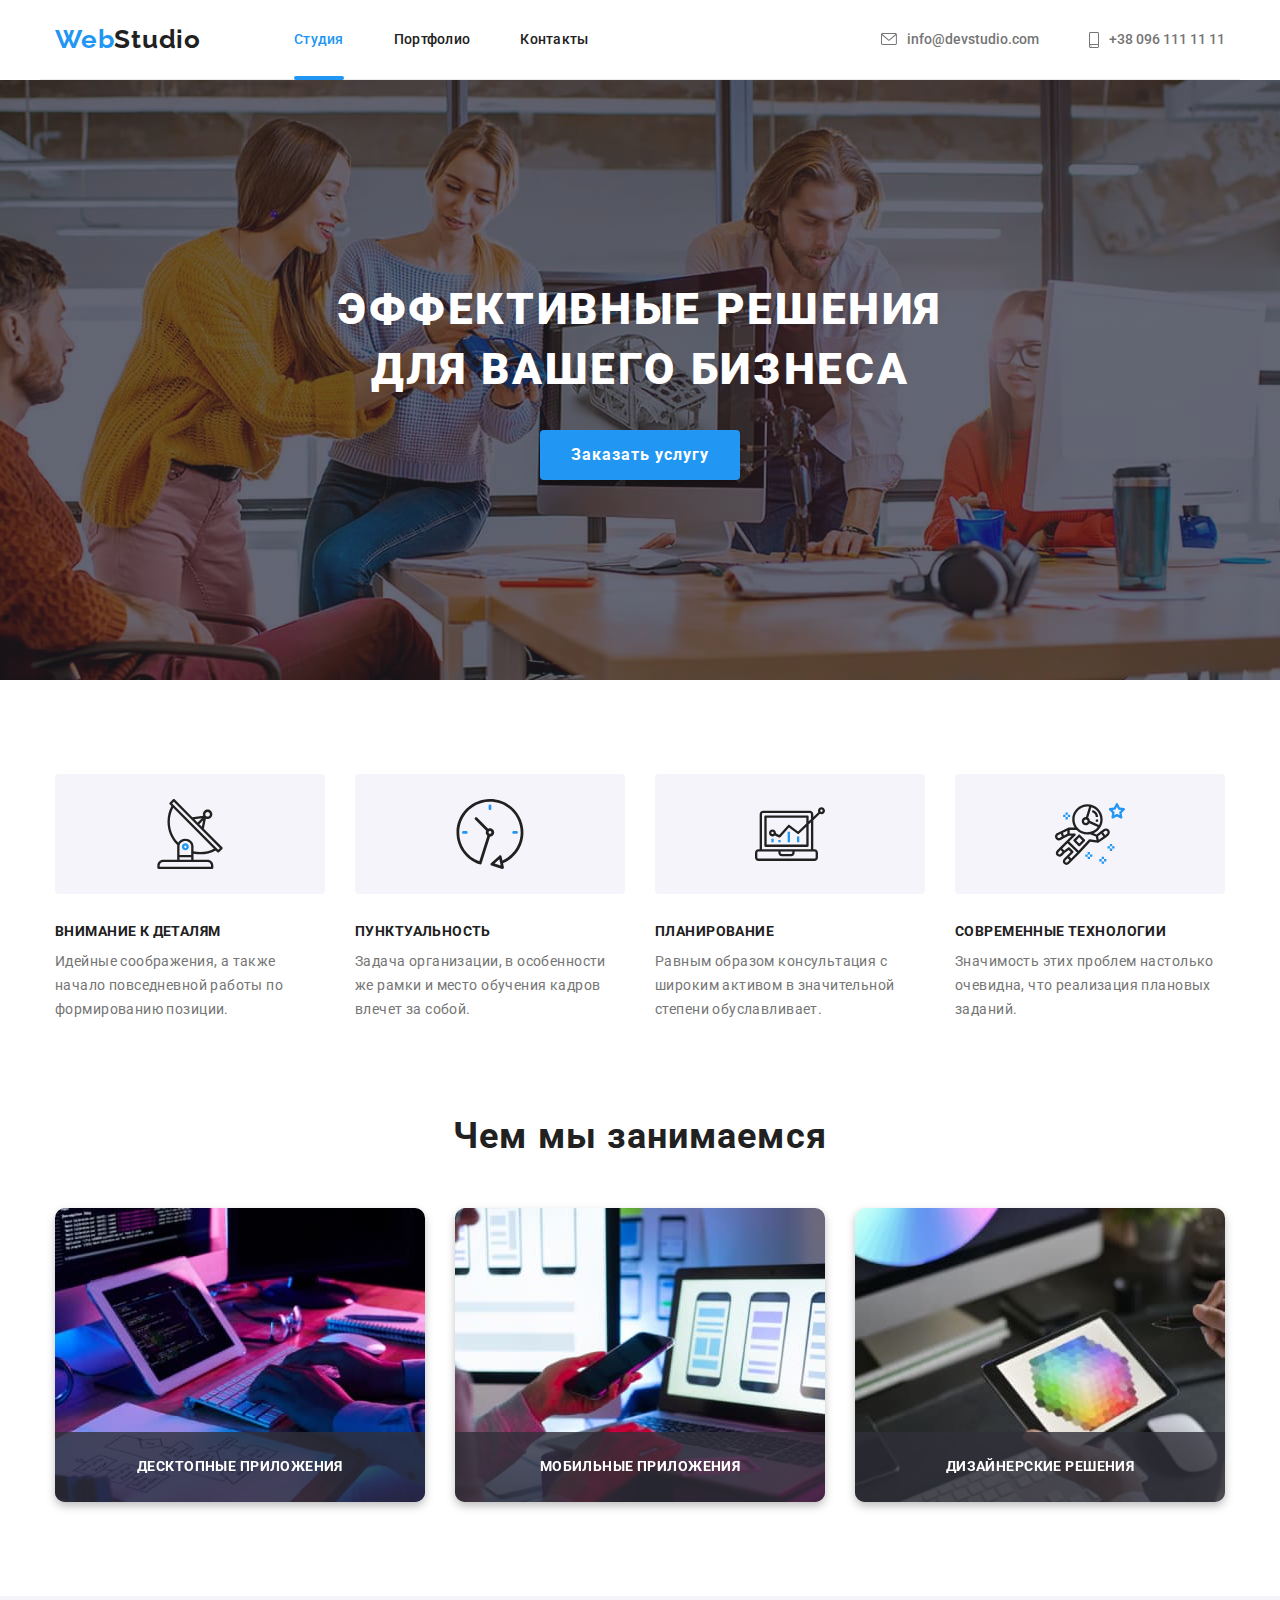
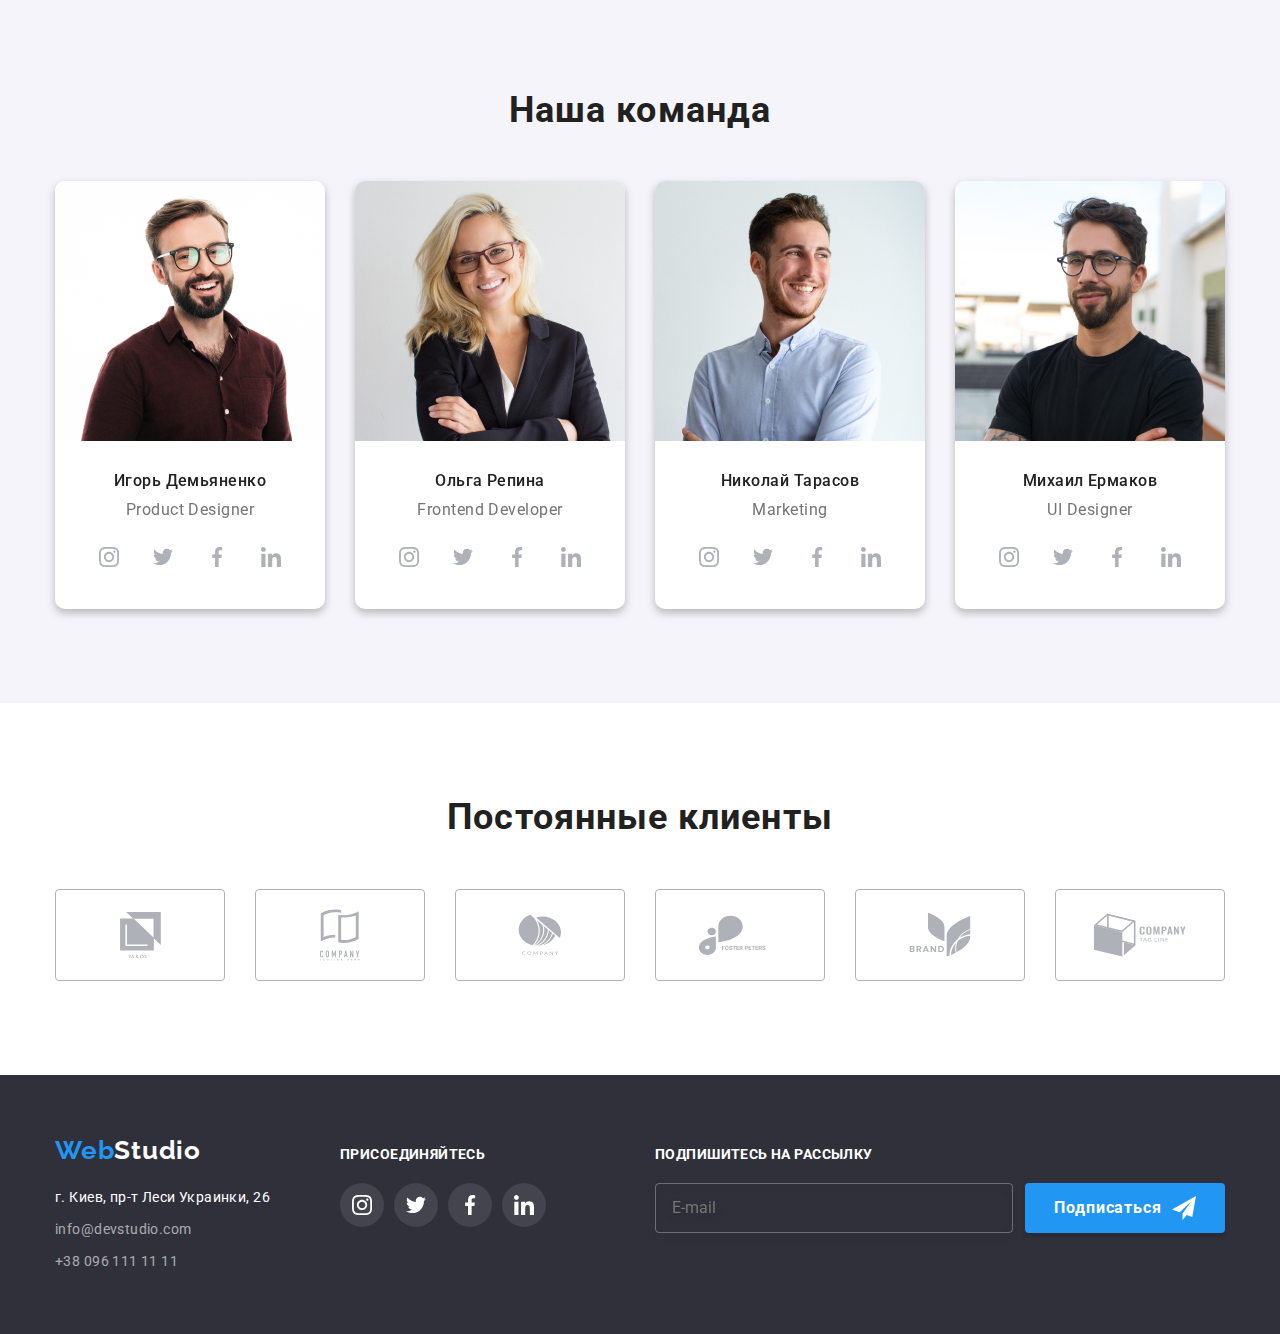
==== commit 44461365: "client list edit" ====
--- a/index.html
+++ b/index.html
@@ -410,7 +410,7 @@
 
         </section>
         <!-- Cекция пятая-->
-        <!-- <section class="section section-clients">
+        <section class="section section-clients">
             <div class="container">
                 <h2 class="title">Постоянные клиенты</h2>
                 <ul class="clients-list">
@@ -470,7 +470,7 @@
                     </li>
                 </ul>
             </div>
-        </section> -->
+        </section> 
     </main>
 <footer id="contacts">
     <div class="footer container">
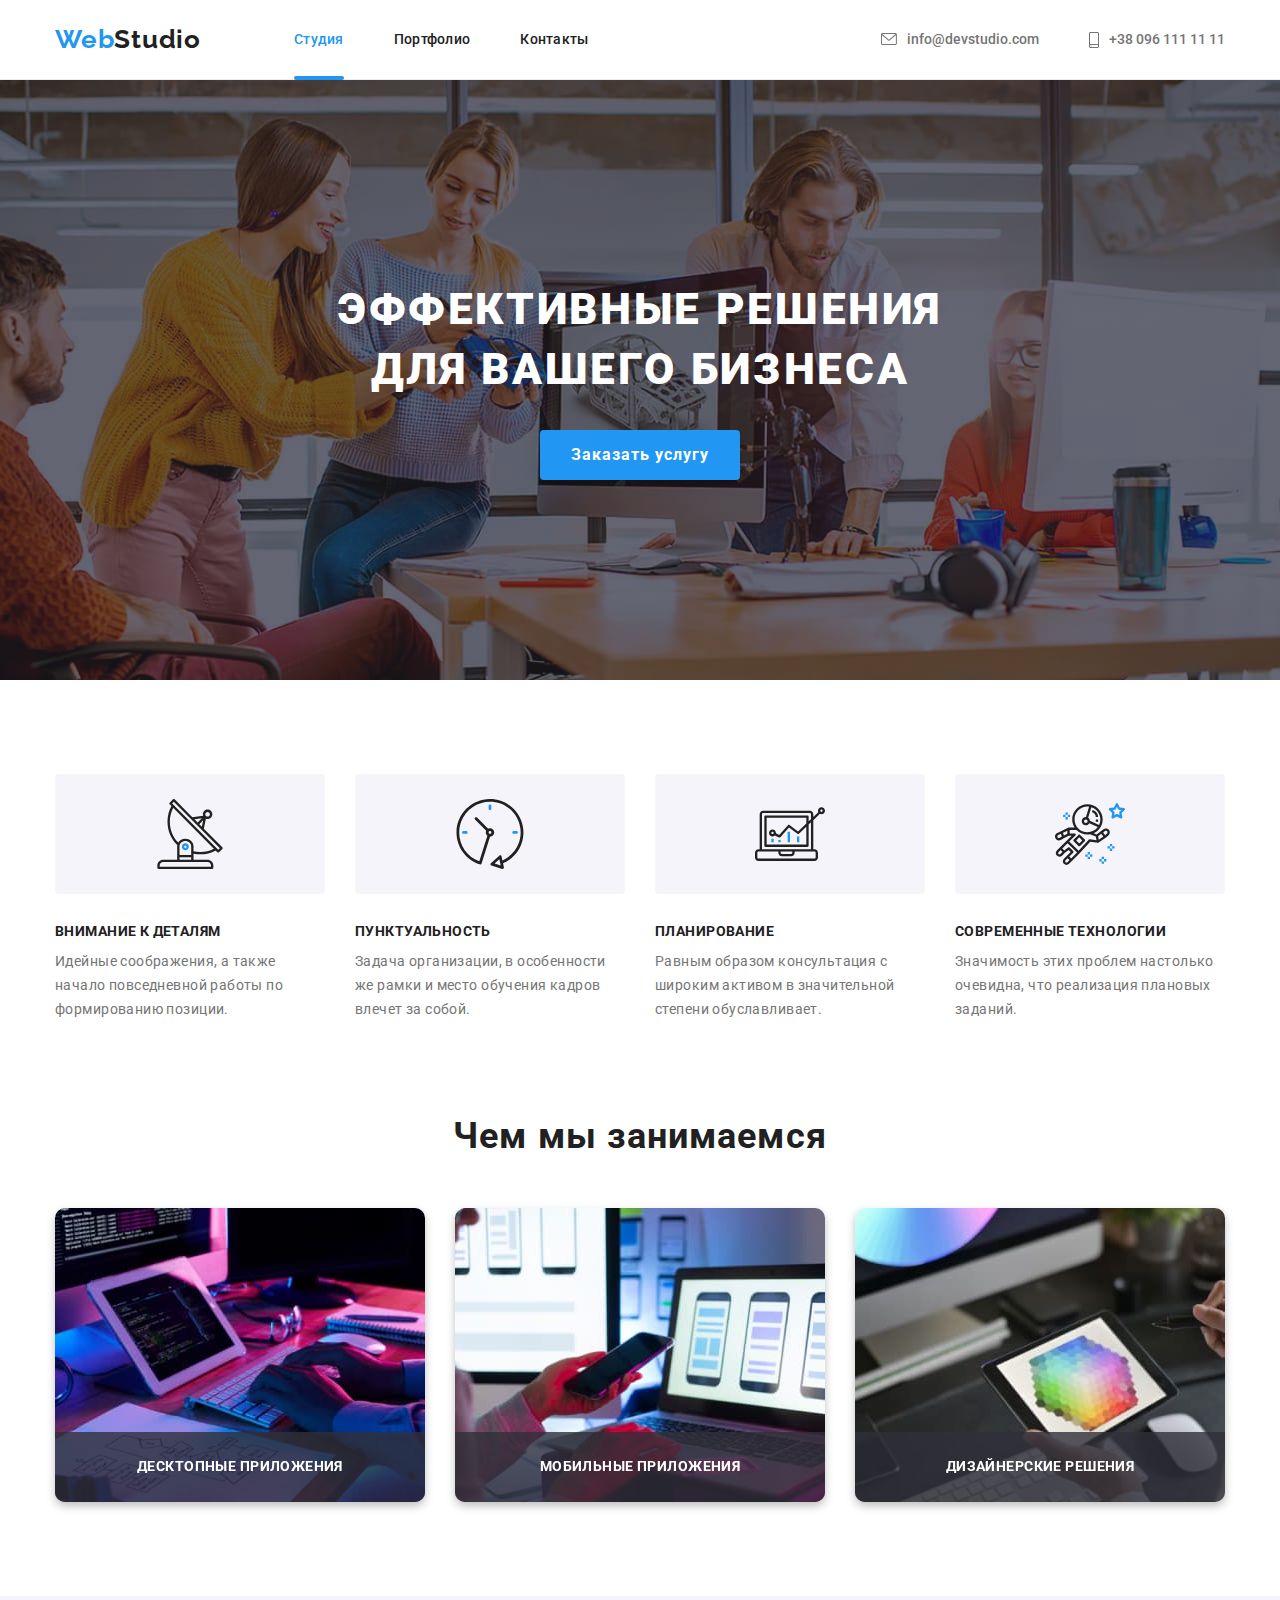
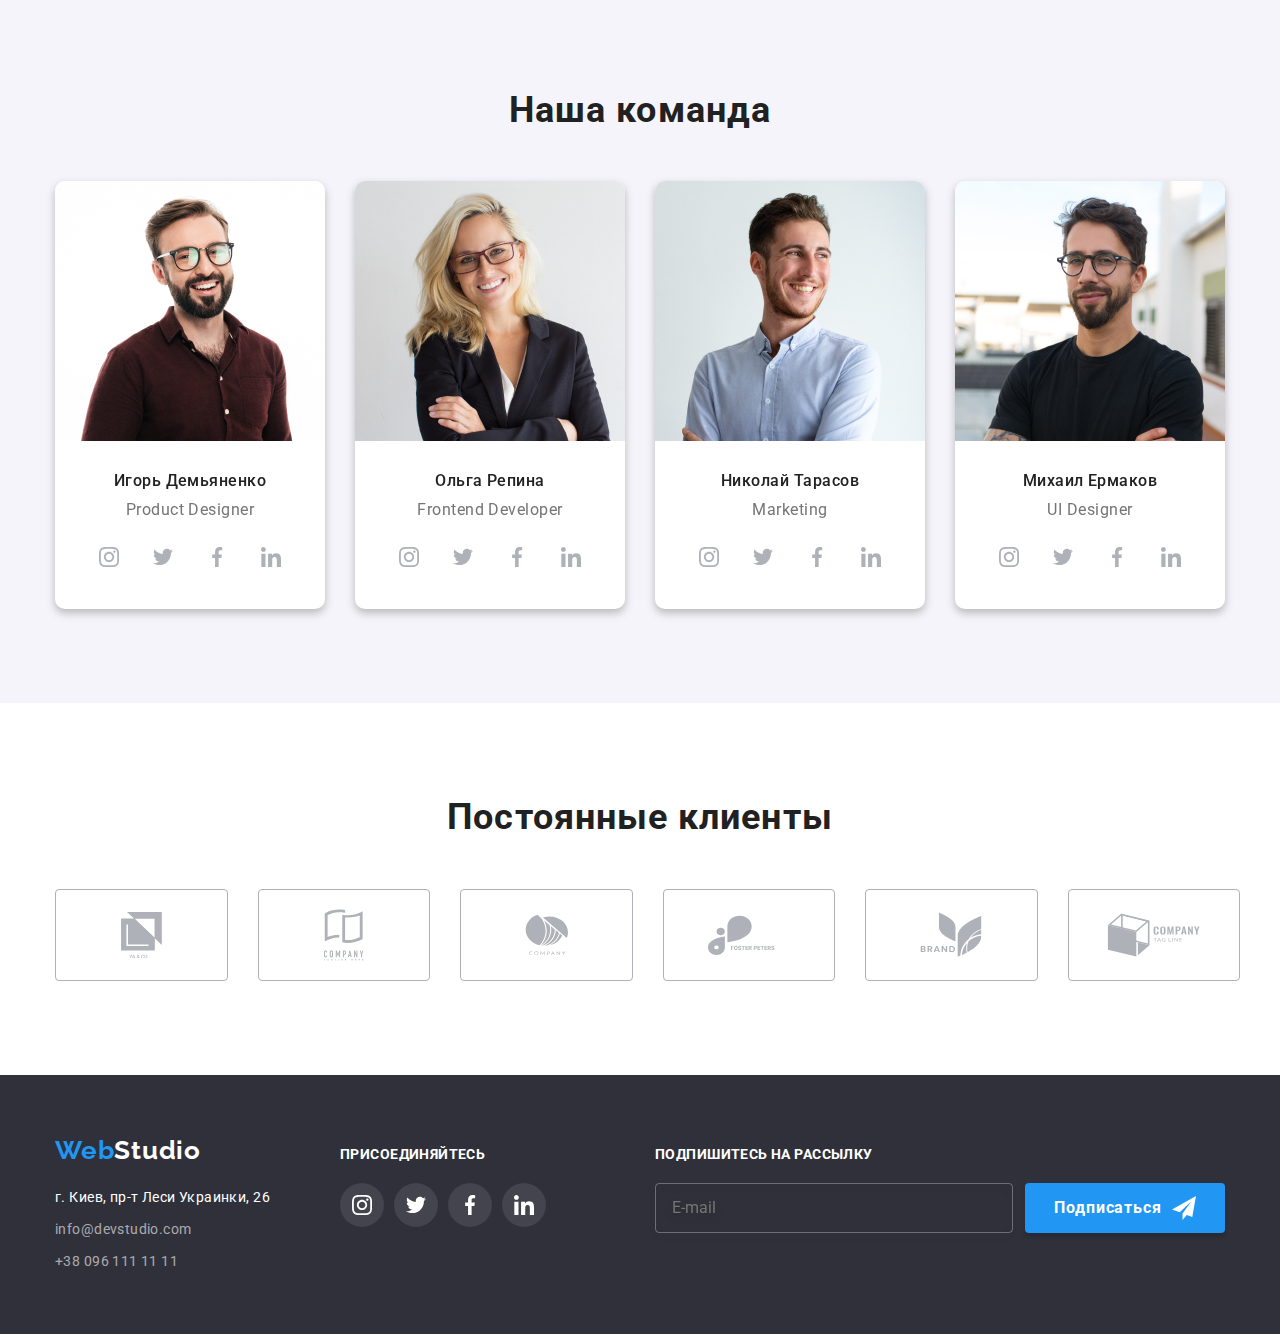
==== commit 9b044edc: "mobile menu done" ====
--- a/index.html
+++ b/index.html
@@ -15,108 +15,92 @@
      <link rel="stylesheet" href="./css/main.min.css">  
 </head>
 <body>
-    <header>
-        <!-- <div class="header-mobile container">
+    <header class="header">
+        <div class="container header-section">
+            <!-- Название/логотип компании -->
             <a href="./index.html" class="logo"><span class="logo__part--accent">Web</span><span
                     class="logo__part--black">Studio</span></a>
-    
-            <button type="button" class="open-button" data-menu-open>
-                <svg class="open-button__burger" width="24" height="16">
-                    <use href="./images/icons.svg#icon-burger">
-    
-                    </use>
+            <!-- Навигация по сайту -->
+            <button type="button" class="menu-button" aria-expanded="false" aria-controls="menu-container" data-menu-button>
+                <svg width="40" height="40" aria-label="Переключатель мобильного меню">
+                    <use class="open-menu" href="./images/Svg/icons.svg#open-menu"></use>
+                    <use class="close-menu" href="./images/Svg/icons.svg#close-menu"></use>
                 </svg>
             </button>
-        </div> -->
-        <!-- <div class="mobile-nav is-hidden" data-menu>
-            <button type="button" class="close-button close-button--mobile" data-menu-close>
-                <svg class="close-button__cross" width="19" height="19">
-                    <use href="./images/icons.svg#icon-button">
-    
-                    </use>
-                </svg>
-            </button>
-            <div class="mobile-nav__wrapper">
+            <div class="mobile-menu" id="menu-container" data-menu>
                 <nav>
-                    <ul class="nav-list">
-                        <li class="nav-list__item"><a href="./index.html"
-                                class="nav-list__link nav-list__link--current">Студия</a></li>
-                        <li class="nav-list__item"><a href="./portfolio.html" class="nav-list__link">Портфолио</a></li>
-                        <li class="nav-list__item"><a href="#contacts" class="nav-list__link">Контакты</a></li>
+                    <ul class="mobile-navigation">
+                        <li class="mobile-navigation__item">
+                            <a href="./index.html"
+                                class="mobile-navigation__link mobile-navigation__link--active">Студия</a>
+                        </li>
+                        <li class="mobile-navigation__item">
+                            <a href="./portfolio.html" class="mobile-navigation__link">Портфолио</a>
+                        </li>
+                        <li class="mobile-navigation__item">
+                            <a href="" class="mobile-navigation__link">Контакты</a>
+                        </li>
                     </ul>
                 </nav>
-                <ul class="media-list">
-                    <li class="media-list__item media-list__item--tel">
-                        <a href="tel:+380961111111" class="media-list__link">
-    
+                <!-- Контакты -->
+                <div>
+                    <ul class="mobile-contact">
+                        <li class="mobile-contact__item">
+                            <a href="tel:+380961111111" class="mobile-contact__telephone">
+                                +38 096 111 11 11
+                            </a>
+                        </li>
+                        <li class="mobile-contact__item">
+                            <a href="malito:info@devstudio.com" class="mobile-contact__mail">
+                                info@devstudio.com
+                            </a>
+                        </li>
+                    </ul>
+                    <ul class="mobile-socialmedia">
+                        <li class="mobile-socialmedia__item">
+                            <a class="mobile-socialmedia__link">Instagram</a>
+                        </li>
+                        <li class="mobile-socialmedia__item">
+                            <a class="mobile-socialmedia__link">Twitter</a>
+                        </li>
+                        <li class="mobile-socialmedia__item">
+                            <a class="mobile-socialmedia__link">Facebook</a>
+                        </li>
+                        <li class="mobile-socialmedia__item">
+                            <a class="mobile-socialmedia__link">LinkedIn</a>
+                        </li>
+                    </ul>
+                </div>
+            </div>
+                <nav>
+                    <ul class="site-nav">
+                        <li class="site-nav__item"><a href="./index.html" class="site-nav__link site-nav__link--active">Студия</a></li>
+                        <li class="site-nav__item"><a href="./portfolio.html" class="site-nav__link ">Портфолио</a></li>
+                        <li class="site-nav__item"><a href="#contacts" class="site-nav__link">Контакты</a></li>
+                    </ul>
+                </nav>
+                <ul class="auth-nav">
+                    <li class="auth-nav__item">
+                        <a href="mailto:info@devstudio.com" class="auth-nav__link">
+                            <svg class="auth-nav__icon" width="16" height="12">
+                                <use href="./images/Svg/icons.svg#envelope">
+                
+                                </use>
+                            </svg>
+                            info@devstudio.com
+                        </a>
+                    </li>
+                    <li class="auth-nav__item">
+                        <a href="tel:+380961111111" class="auth-nav__link">
+                            <svg class="auth-nav__icon" width="10" height="16">
+                                <use href="./images/Svg/icons.svg#smartphone">
+                
+                                </use>
+                            </svg>
                             +38 096 111 11 11
                         </a>
                     </li>
-                    <li class="media-list__item media-list__item--mail">
-                        <a href="mailto:info@devstudio.com" class="media-list__link">
-    
-                            info@devstudio.com
-                        </a>
-                    </li>
                 </ul>
-            </div>
-    
-            <ul class="social-list social-list--mobile">
-                <li class="social-list__item--mobile">
-                    <a href="" class="social-list__link--mobile">
-                        Instagram
-                    </a>
-                </li>
-                <li class="social-list__item--mobile">
-                    <a href="" class="social-list__link--mobile">
-                        <span>Twitter</span>
-                    </a>
-                </li>
-                <li class="social-list__item--mobile">
-                    <a href="" class="social-list__link--mobile">
-                        <span>Facebook</span>
-                    </a>
-                </li>
-                <li class="social-list__item--mobile">
-                    <a href="" class="social-list__link--mobile">
-                        <span>LinkedIn</span>
-                    </a>
-                </li>
-            </ul>
-        </div> -->
-        <div class="header container">
-            <a href="./index.html" class="logo"><span class="logo__part--accent">Web</span><span
-                    class="logo__part--black">Studio</span></a>
-            <nav>
-                <ul class="site-nav">
-                    <li class="site-nav__item"><a href="./index.html"
-                            class="site-nav__link site-nav__link--active">Студия</a></li>
-                    <li class="site-nav__item"><a href="./portfolio.html" class="site-nav__link">Портфолио</a></li>
-                    <li class="site-nav__item"><a href="#contacts" class="site-nav__link">Контакты</a></li>
-                </ul>
-            </nav>
-            <ul class="auth-nav">
-                <li class="auth-nav__item">
-                    <a href="mailto:info@devstudio.com" class="auth-nav__link">
-                        <svg class="auth-nav__icon" width="16" height="12">
-                            <use href="./images/Svg/icons.svg#envelope">
-    
-                            </use>
-                        </svg>
-                        info@devstudio.com
-                    </a>
-                </li>
-                <li class="auth-nav__item">
-                    <a href="tel:+380961111111" class="auth-nav__link">
-                        <svg class="auth-nav__icon" width="10" height="16">
-                            <use href="./images/Svg/icons.svg#smartphone">
-    
-                            </use>
-                        </svg>
-                        +38 096 111 11 11
-                    </a>
-                </li>
-            </ul>
         </div>
     </header>
     <main>
@@ -600,5 +584,6 @@
     </div> 
 </div>
 <script src="./js/modal.js"></script>
+<script src="./js/mobile-menu.js"></script>
 </body>
 </html>
--- a/css/main.min.css
+++ b/css/main.min.css
@@ -1,2 +1,2 @@
-h1,h2,h3,h4,h5,h6{color:#212121;margin-top:0px;margin-bottom:0px}p{margin-top:0px;margin-bottom:0px}img{display:block;max-width:100%;height:auto}ul{list-style:none;padding:0;margin:0}a{display:block;text-decoration:none;color:inherit}body{color:#212121;font-family:Roboto,sans-serif;background-color:#fff}.container{padding-left:15px;padding-right:15px;margin-left:auto;margin-right:auto;width:100%}@media screen and (min-width: 480px){.container{max-width:480px}}@media screen and (min-width: 768px){.container{max-width:768px}}@media screen and (min-width: 1200px){.container{max-width:1200px}}.visually-hidden{position:absolute;width:1px;height:1px;margin:-1px;border:0;padding:0;clip:rect(0 0 0 0);overflow:hidden}.section{padding:94px 0;margin-left:auto;margin-right:auto}@media screen and (min-width: 768px){.section-feature{padding:60px 0;margin-left:auto;margin-right:auto}}@media screen and (min-width: 1200px){.section-feature{padding:94px 0;margin-left:auto;margin-right:auto}}.section-hero{background-repeat:no-repeat;background-position:center;background-size:cover;background-color:#2f303a;text-align:center;margin-left:auto;margin-right:auto;background-image:-webkit-gradient(linear, left top, right top, from(rgba(47,48,58,0.4)), to(rgba(47,48,58,0.4))),url(../images/Studio/HeroPictures/HeroImg-mob-1x-min.jpg);background-image:linear-gradient(to right, rgba(47,48,58,0.4), rgba(47,48,58,0.4)),url(../images/Studio/HeroPictures/HeroImg-mob-1x-min.jpg)}@media (min-device-pixel-ratio: 2), (-webkit-min-device-pixel-ratio: 2), (min-resolution: 192dpi), (min-resolution: 2dppx){.section-hero{background-image:-webkit-gradient(linear, left top, right top, from(rgba(47,48,58,0.4)), to(rgba(47,48,58,0.4))),url(../images/Studio/HeroPictures/HeroImg-mob-2x-min@2x.jpg);background-image:linear-gradient(to right, rgba(47,48,58,0.4), rgba(47,48,58,0.4)),url(../images/Studio/HeroPictures/HeroImg-mob-2x-min@2x.jpg)}}@media screen and (min-width: 768px){.section-hero{padding-top:118px;padding-bottom:118px;max-width:768px;height:400px;background-image:-webkit-gradient(linear, left top, right top, from(rgba(47,48,58,0.4)), to(rgba(47,48,58,0.4))),url(../images/Studio/HeroPictures/HeroImg-tab-1x-min.jpg);background-image:linear-gradient(to right, rgba(47,48,58,0.4), rgba(47,48,58,0.4)),url(../images/Studio/HeroPictures/HeroImg-tab-1x-min.jpg)}}@media screen and (min-width: 768px) and (min-device-pixel-ratio: 2), screen and (min-width: 768px) and (-webkit-min-device-pixel-ratio: 2), screen and (min-width: 768px) and (min-resolution: 192dpi), screen and (min-width: 768px) and (min-resolution: 2dppx){.section-hero{background-image:-webkit-gradient(linear, left top, right top, from(rgba(47,48,58,0.4)), to(rgba(47,48,58,0.4))),url(../images/Studio/HeroPictures/HeroImg-tab-2x-min@2x.jpg);background-image:linear-gradient(to right, rgba(47,48,58,0.4), rgba(47,48,58,0.4)),url(../images/Studio/HeroPictures/HeroImg-tab-2x-min@2x.jpg)}}@media screen and (min-width: 1200px){.section-hero{padding-top:200px;padding-bottom:200px;max-width:1600px;height:600px;background-image:-webkit-gradient(linear, left top, right top, from(rgba(47,48,58,0.4)), to(rgba(47,48,58,0.4))),url(../images/Studio/HeroPictures/HeroImg-desk-1x-min.jpg);background-image:linear-gradient(to right, rgba(47,48,58,0.4), rgba(47,48,58,0.4)),url(../images/Studio/HeroPictures/HeroImg-desk-1x-min.jpg)}}@media screen and (min-width: 1200px) and (min-device-pixel-ratio: 2), screen and (min-width: 1200px) and (-webkit-min-device-pixel-ratio: 2), screen and (min-width: 1200px) and (min-resolution: 192dpi), screen and (min-width: 1200px) and (min-resolution: 2dppx){.section-hero{background-image:-webkit-gradient(linear, left top, right top, from(rgba(47,48,58,0.4)), to(rgba(47,48,58,0.4))),url(../images/Studio/HeroPictures/HeroImg-desk-2x-min@2x.jpg);background-image:linear-gradient(to right, rgba(47,48,58,0.4), rgba(47,48,58,0.4)),url(../images/Studio/HeroPictures/HeroImg-desk-2x-min@2x.jpg)}}.section-activity{padding-top:0}@media screen and (max-width: 1199px){.section-activity{display:none}}.section-team{background-color:#f5f4fa;padding:60px 0}@media screen and (min-width: 1200px){.section-team{background-color:#f5f4fa;padding:94px 0}}.section-clients{padding:60px 0px}@media screen and (min-width: 1200px){.section-clients{padding:94px 0px}}.header{height:80px;border-bottom:1px solid #ececec;display:-webkit-box;display:-ms-flexbox;display:flex;-webkit-box-align:center;-ms-flex-align:center;align-items:center}@media screen and (max-width: 767px){.header{display:none}}.header .container{display:-webkit-box;display:-ms-flexbox;display:flex;-webkit-box-align:center;-ms-flex-align:center;align-items:center}@media screen and (min-width: 768px){.site-nav{display:-webkit-box;display:-ms-flexbox;display:flex;margin-left:88px}.site-nav__item{position:relative}.site-nav__item:not(:last-child){margin-right:50px}.site-nav__link{display:block;padding-top:32px;padding-bottom:32px;font-weight:500;font-size:14px;line-height:1.14;letter-spacing:0.02em;-webkit-transition:color 250ms cubic-bezier(0.4, 0, 0.2, 1);transition:color 250ms cubic-bezier(0.4, 0, 0.2, 1)}.site-nav__link:hover,.site-nav__link:focus,.site-nav__link--active{color:#2196f3}.site-nav__link--active::after{content:"";position:absolute;bottom:0;margin-bottom:-1px;display:block;width:100%;height:4px;border-radius:2px;background-color:#2196f3}}@media screen and (min-width: 1200px){.site-nav{display:-webkit-box;display:-ms-flexbox;display:flex;margin-left:93px}.site-nav__item{position:relative}.site-nav__item:not(:last-child){margin-right:50px}.site-nav__link{display:block;padding-top:32px;padding-bottom:32px;font-weight:500;font-size:14px;line-height:1.14;letter-spacing:0.02em;-webkit-transition:color 250ms cubic-bezier(0.4, 0, 0.2, 1);transition:color 250ms cubic-bezier(0.4, 0, 0.2, 1)}.site-nav__link:hover,.site-nav__link:focus,.site-nav__link--active{color:#2196f3}.site-nav__link--active::after{content:"";position:absolute;bottom:0;margin-bottom:-1px;display:block;width:100%;height:4px;border-radius:2px;background-color:#2196f3}}@media screen and (min-width: 768px){.auth-nav{display:-webkit-box;display:-ms-flexbox;display:flex;-webkit-box-orient:vertical;-webkit-box-direction:normal;-ms-flex-direction:column;flex-direction:column;margin-left:auto;margin-bottom:-10px}}@media screen and (min-width: 768px) and (min-width: 1200px){.auth-nav{-webkit-box-orient:horizontal;-webkit-box-direction:normal;-ms-flex-direction:row;flex-direction:row;margin-left:auto}}@media screen and (min-width: 768px){.auth-nav__item{margin-bottom:10px}.auth-nav__link{display:-webkit-inline-box;display:-ms-inline-flexbox;display:inline-flex;color:#757575;text-decoration:none;cursor:pointer;font-weight:500;font-size:14px;line-height:1.14;-webkit-box-align:center;-ms-flex-align:center;align-items:center;-webkit-transition-duration:250ms;transition-duration:250ms;-webkit-transition-timing-function:cubic-bezier(0.4, 0, 0.2, 1);transition-timing-function:cubic-bezier(0.4, 0, 0.2, 1)}.auth-nav__link:hover,.auth-nav__link:focus{color:#2196f3}}.auth-nav__icon{display:block;margin-right:10px;fill:currentColor}@media screen and (min-width: 1200px){.auth-nav{display:-webkit-box;display:-ms-flexbox;display:flex;-webkit-box-orient:horizontal;-webkit-box-direction:normal;-ms-flex-direction:row;flex-direction:row;margin-left:auto}.auth-nav__item:not(:last-child){margin-right:50px}.auth-nav__link{display:-webkit-inline-box;display:-ms-inline-flexbox;display:inline-flex;padding-top:32px;padding-bottom:32px;color:#757575;text-decoration:none;cursor:pointer;font-weight:500;font-size:14px;line-height:1.14;-webkit-box-align:center;-ms-flex-align:center;align-items:center;-webkit-transition-duration:250ms;transition-duration:250ms;-webkit-transition-timing-function:cubic-bezier(0.4, 0, 0.2, 1);transition-timing-function:cubic-bezier(0.4, 0, 0.2, 1)}.auth-nav__link:hover,.auth-nav__link:focus{color:#2196f3}}.logo{color:#212121;font-family:Raleway,sans-serif;text-decoration:none;font-weight:bold;font-size:26px;line-height:1.19;letter-spacing:0.03em}.logo__part--black{color:#212121;font-family:Raleway,sans-serif;text-decoration:none;font-weight:bold;font-size:26px;line-height:1.19;letter-spacing:0.03em}.logo__part--accent{color:#2196f3}.logo__part--white{color:#fff;font-family:Raleway,sans-serif;text-decoration:none;font-weight:bold;font-size:26px;line-height:1.19;letter-spacing:0.03em;margin-bottom:20px}.main-button{width:200px;padding:10px;height:50px;font-weight:700;font-size:16px;line-height:1.8;letter-spacing:0.06em;color:#fff;background-color:#2196f3;-webkit-box-shadow:0px 4px 4px rgba(0,0,0,0.15);box-shadow:0px 4px 4px rgba(0,0,0,0.15);border-radius:4px;border:1px solid transparent;cursor:pointer}.filter-list__button{height:38px;font-weight:500;font-size:16px;line-height:1.6;text-align:center;letter-spacing:0.03em;padding-left:22px;padding-right:22px;color:#212121;background-color:#f5f4fa;border:1px solid #f5f4fa;border-radius:4px;-webkit-transition-property:background-color;transition-property:background-color;-webkit-transition-duration:250ms;transition-duration:250ms;-webkit-transition:background-color cubic-bezier(0.4, 0, 0.2, 1),color 500ms cubic-bezier(0.4, 0, 0.2, 1);transition:background-color cubic-bezier(0.4, 0, 0.2, 1),color 500ms cubic-bezier(0.4, 0, 0.2, 1)}.filter-list__button:hover,.filter-list__button:focus{color:#fff;background-color:#2196f3;cursor:pointer}.hero-title{font-size:26px;color:#fff;font-weight:900;text-align:center;letter-spacing:0.06em;text-transform:uppercase;line-height:1.36;margin-bottom:30px}@media screen and (min-width: 1200px){.hero-title{font-size:44px}}.title{margin-bottom:30px;font-weight:bold;font-size:36px;line-height:1.16;text-align:center;letter-spacing:0.03em}@media screen and (min-width: 1200px){.title{margin-bottom:50px}}.feature-list{padding-left:0;margin-top:0}@media screen and (min-width: 768px){.feature-list{display:-webkit-box;display:-ms-flexbox;display:flex;-ms-flex-wrap:wrap;flex-wrap:wrap;margin-left:-30px;margin-bottom:-30px}}@media screen and (min-width: 1200px){.feature-list{display:-webkit-box;display:-ms-flexbox;display:flex;-ms-flex-wrap:nowrap;flex-wrap:nowrap}}.feature-list__item{width:100%;margin-bottom:30px}@media screen and (min-width: 768px){.feature-list__item{-ms-flex-preferred-size:calc((100% - 60px) / 2);flex-basis:calc((100% - 60px) / 2);margin-left:30px;margin-bottom:30px}}@media screen and (min-width: 1200px){.feature-list__item{-ms-flex-preferred-size:calc((100% - 120px) / 4);flex-basis:calc((100% - 120px) / 4)}}.feature-list__advantages{display:-webkit-box;display:-ms-flexbox;display:flex;height:120px;margin-bottom:30px;background-position:center;background-color:#f5f4fa;-webkit-box-align:center;-ms-flex-align:center;align-items:center;-webkit-box-pack:center;-ms-flex-pack:center;justify-content:center;border-radius:4px;fill:currentColor}.feature-list__text{color:#757575;font-size:14px;line-height:1.71;font-weight:400;letter-spacing:0.03em}.feature-list__title{font-style:normal;font-weight:bold;font-size:14px;line-height:1.14;letter-spacing:0.03em;text-transform:uppercase;text-align:center;margin-bottom:10px}@media screen and (min-width: 768px){.feature-list__title{text-align:start}}.activity{display:-webkit-box;display:-ms-flexbox;display:flex}.activity .activity__item{position:relative;border-radius:10px;-webkit-filter:drop-shadow(0px 4px 4px rgba(0,0,0,0.25));filter:drop-shadow(0px 4px 4px rgba(0,0,0,0.25));overflow:hidden}.activity__item:not(:last-child){margin-right:30px}.activity__overlay{position:absolute;bottom:0;width:100%;background-color:rgba(47,48,58,0.8)}.activity__text{padding-top:27px;padding-bottom:27px;font-size:14px;font-weight:bold;line-height:1.14;letter-spacing:0.03em;text-align:center;text-transform:uppercase;color:#fff}footer{background-color:#2f303a}.footer{padding-top:60px;padding-bottom:60px;text-align:center}@media screen and (min-width: 768px){.footer{display:-webkit-box;display:-ms-flexbox;display:flex;-ms-flex-wrap:wrap;flex-wrap:wrap;-webkit-box-align:baseline;-ms-flex-align:baseline;align-items:baseline;-webkit-box-pack:justify;-ms-flex-pack:justify;justify-content:space-between}}@media screen and (min-width: 1200px){.footer{display:-webkit-box;display:-ms-flexbox;display:flex;-webkit-box-align:baseline;-ms-flex-align:baseline;align-items:baseline;-webkit-box-pack:justify;-ms-flex-pack:justify;justify-content:space-between;text-align:unset}}.main-contacts{margin-left:auto;margin-right:auto;margin-bottom:60px}@media screen and (min-width: 1200px){.main-contacts{margin-right:70px;margin-left:0;margin-bottom:0}}.main-contacts>.logo{margin-bottom:20px}.contact-list{font-size:14px;line-height:1.714;letter-spacing:0.03em}.contact-list__text{font-style:normal;font-size:14px;line-height:1.7;font-weight:normal;letter-spacing:0.03em;margin:0;color:#fff;-webkit-transition-duration:250ms;transition-duration:250ms;-webkit-transition-timing-function:cubic-bezier(0.4, 0, 0.2, 1);transition-timing-function:cubic-bezier(0.4, 0, 0.2, 1)}.contact-list__text:hover,.contact-list__text:focus{color:#2196f3}.contact-list__item:not(:last-child){margin-bottom:8px}.contact-list__link{font-weight:normal;font-size:14px;line-height:1.71;letter-spacing:0.03em;font-style:normal;text-decoration:none;color:rgba(255,255,255,0.6);-webkit-transition-duration:250ms;transition-duration:250ms;-webkit-transition-timing-function:cubic-bezier(0.4, 0, 0.2, 1);transition-timing-function:cubic-bezier(0.4, 0, 0.2, 1)}.contact-list__link:hover,.contact-list__link:focus{color:#2196f3}.social-networks-contacts{width:206px;margin-left:auto;margin-right:auto;margin-bottom:60px}@media screen and (min-width: 1200px){.social-networks-contacts{margin-right:auto;margin-left:0;margin-bottom:0}}.call{margin-bottom:20px;font-weight:700;font-size:14px;line-height:1.14;letter-spacing:.03em;text-transform:uppercase;color:#fff}.social-list{display:-webkit-box;display:-ms-flexbox;display:flex;-webkit-box-pack:justify;-ms-flex-pack:justify;justify-content:space-between}.footer-button{height:20px;width:20px;fill:currentColor}.footer-link{display:-webkit-box;display:-ms-flexbox;display:flex;height:44px;width:44px;color:#fff;background-color:#43444d;border-radius:50%;-webkit-box-align:center;-ms-flex-align:center;align-items:center;-webkit-box-pack:center;-ms-flex-pack:center;justify-content:center;-webkit-transition-property:background-color;transition-property:background-color;-webkit-transition-duration:250ms;transition-duration:250ms;-webkit-transition-timing-function:cubic-bezier(0.4, 0, 0.2, 1);transition-timing-function:cubic-bezier(0.4, 0, 0.2, 1)}.footer-link:hover,.footer-link:focus{background-color:#2196f3}.subscribe-form{margin-left:auto;margin-right:auto}@media screen and (min-width: 1200px){.subscribe-form{max-width:570px;margin-left:0;margin-right:0}}.subscribe-form__call{margin-bottom:20px}@media screen and (min-width: 1200px){.subscribe-field{display:-webkit-box;display:-ms-flexbox;display:flex;-webkit-box-orient:horizontal;-webkit-box-direction:normal;-ms-flex-direction:row;flex-direction:row}}.subscribe-field__form-input{padding:15px 16px;border:1px solid rgba(255,255,255,0.3);border-radius:4px;background-color:transparent;-webkit-filter:drop-shadow(0px 4px 4px rgba(0,0,0,0.15));filter:drop-shadow(0px 4px 4px rgba(0,0,0,0.15));width:450px;margin-bottom:20px}@media screen and (min-width: 768px){.subscribe-field__form-input{margin-left:auto;margin-right:auto}}@media screen and (min-width: 1200px){.subscribe-field__form-input{margin-bottom:0;margin-right:12px;width:358px}}.subscribe-field__form-button{display:-webkit-box;display:-ms-flexbox;display:flex;-webkit-box-pack:center;-ms-flex-pack:center;justify-content:center;-webkit-box-align:center;-ms-flex-align:center;align-items:center;width:200px;padding:10px;height:50px;font-weight:700;font-size:16px;line-height:1.8;letter-spacing:0.06em;margin-left:auto;margin-right:auto;color:#fff;background-color:#2196f3;-webkit-box-shadow:0px 4px 4px rgba(0,0,0,0.15);box-shadow:0px 4px 4px rgba(0,0,0,0.15);border-radius:4px;border:1px solid transparent;cursor:pointer}.subscribe-field__form-icon{display:-webkit-box;display:-ms-flexbox;display:flex;-webkit-box-align:center;-ms-flex-align:center;align-items:center;margin-left:10px;fill:#fff}@media screen and (min-width: 768px){.team-list{display:-webkit-box;display:-ms-flexbox;display:flex;-ms-flex-wrap:wrap;flex-wrap:wrap;-webkit-box-pack:center;-ms-flex-pack:center;justify-content:center;margin:-15px}}@media screen and (min-width: 1200px){.team-list{display:-webkit-box;display:-ms-flexbox;display:flex}}.team-list__card{margin-bottom:30px;width:100%;background:#fff;border-radius:10px;-webkit-filter:drop-shadow(0px 4px 4px rgba(0,0,0,0.25));filter:drop-shadow(0px 4px 4px rgba(0,0,0,0.25));overflow:hidden}@media screen and (min-width: 768px){.team-list__card{width:calc((100% - 4 * 15px) / 2);margin:15px}}@media screen and (min-width: 1200px){.team-list__card{-ms-flex-preferred-size:calc((100% - 120px) / 4);flex-basis:calc((100% - 120px) / 4)}}.info-card{padding-top:30px;border-top:0px;text-align:center;padding-bottom:30px}@media screen and (min-width: 768px){.info-card{padding-bottom:24px}}@media screen and (min-width: 1200px){.info-card{padding-bottom:30px}}.info-card__title{font-size:16px;line-height:1.19;letter-spacing:0.03em;font-weight:500}.info-card__text{color:#757575;font-size:16px;line-height:1.19;font-weight:normal;letter-spacing:0.03em;margin-top:10px;margin-bottom:0}.info-card__list{display:-webkit-box;display:-ms-flexbox;display:flex;-webkit-box-align:center;-ms-flex-align:center;align-items:center;-webkit-box-pack:center;-ms-flex-pack:center;justify-content:center;padding:0px;margin-top:16px}.info-card__item:not(:last-child){margin-right:10px}.info-card__link{display:-webkit-box;display:-ms-flexbox;display:flex;-webkit-box-align:center;-ms-flex-align:center;align-items:center;-webkit-box-pack:center;-ms-flex-pack:center;justify-content:center;height:44px;width:44px;color:#afb1b8;border-radius:50%;-webkit-transition-duration:250ms;transition-duration:250ms;-webkit-transition-timing-function:cubic-bezier(0.4, 0, 0.2, 1);transition-timing-function:cubic-bezier(0.4, 0, 0.2, 1)}.info-card__link:hover,.info-card__link:focus{color:#fff;background:#2196f3}.info-card__icon{width:20px;height:20px;fill:currentColor}.clients-list{display:-webkit-box;display:-ms-flexbox;display:flex}@media screen and (max-width: 1199px){.clients-list{-ms-flex-wrap:wrap;flex-wrap:wrap;margin-right:-30px;margin-bottom:-30px}}@media screen and (min-width: 1200px){.clients-list{margin-right:-30px}}.clients-list__item{width:170px;height:92px}@media screen and (max-width: 767px){.clients-list__item{-ms-flex-preferred-size:calc((100% - 60px) / 2);flex-basis:calc((100% - 60px) / 2);margin-right:30px;margin-bottom:30px}}@media screen and (min-width: 768px){.clients-list__item{-ms-flex-preferred-size:calc((100% - 90px) / 3);flex-basis:calc((100% - 90px) / 3);margin-right:30px;margin-bottom:30px}}@media screen and (min-width: 1200px){.clients-list__item{margin-right:30px;margin-bottom:0}}.clients-list__icon{fill:currentColor}.clients-list__link{border:1px solid #afb1b8;border-radius:4px;width:100%;height:100%;color:#afb1b8;-webkit-transition:border 250ms cubic-bezier(0.4, 0, 0.2, 1),color 250ms cubic-bezier(0.4, 0, 0.2, 1);transition:border 250ms cubic-bezier(0.4, 0, 0.2, 1),color 250ms cubic-bezier(0.4, 0, 0.2, 1)}.clients-list__link:hover,.clients-list__link:focus{outline:none;border:1px solid #2196f3;color:#2196f3}.backdrop{opacity:1;position:fixed;top:0;left:0;width:100%;height:100%;background-color:rgba(0,0,0,0.2);-webkit-transition:opacity 250ms cubic-bezier(0.4, 0, 0.2, 1);transition:opacity 250ms cubic-bezier(0.4, 0, 0.2, 1);overflow-y:scroll}.backdrop.is-hidden{opacity:0;pointer-events:none}.backdrop.is-hidden .modal{-webkit-transform:translate(-50%, -50%) scale(0.9);transform:translate(-50%, -50%) scale(0.9)}.modal{position:absolute;width:528px;height:581px;top:50%;left:50%;display:-webkit-box;display:-ms-flexbox;display:flex;-webkit-box-pack:end;-ms-flex-pack:end;justify-content:flex-end;-webkit-box-align:start;-ms-flex-align:start;align-items:flex-start;background-color:#fff;-webkit-transform:translate(-50%, -50%) scale(1);transform:translate(-50%, -50%) scale(1);-webkit-transition:-webkit-transform 250ms cubic-bezier(0.4, 0, 0.2, 1);transition:-webkit-transform 250ms cubic-bezier(0.4, 0, 0.2, 1);transition:transform 250ms cubic-bezier(0.4, 0, 0.2, 1);transition:transform 250ms cubic-bezier(0.4, 0, 0.2, 1), -webkit-transform 250ms cubic-bezier(0.4, 0, 0.2, 1)}@media screen and (max-width: 1199px){.modal{max-width:450px;max-height:609px}}.modal__close-button{position:absolute;top:8px;right:8px;width:30px;height:30px;border:1px solid rgba(0,0,0,0.1);border-radius:50%;background-color:#fff;display:-webkit-box;display:-ms-flexbox;display:flex;-webkit-box-pack:center;-ms-flex-pack:center;justify-content:center;-webkit-box-align:center;-ms-flex-align:center;align-items:center;cursor:pointer;-webkit-transition-property:fill;transition-property:fill;-webkit-transition-duration:250ms;transition-duration:250ms;-webkit-transition-timing-function:cubic-bezier(0.4, 0, 0.2, 1);transition-timing-function:cubic-bezier(0.4, 0, 0.2, 1)}.modal__close-button:focus,.modal__close-button:hover{cursor:pointer;color:#2196f3}.modal__close-button:focus{outline:none;-webkit-box-shadow:0 0 0 0.1em #2196f3;box-shadow:0 0 0 0.1em #2196f3}.modal__close-button--cross{fill:currentColor}.modal-form{width:528px;margin-left:auto;margin-right:auto;padding-top:35px;padding-bottom:45px;padding-left:39px;padding-right:41px}@media screen and (max-width: 1199px){.modal-form{width:450px}}.modal-form__heading{display:block;font-weight:bold;font-size:20px;line-height:1.15;text-align:center;letter-spacing:0.03em;margin-bottom:12px;color:#212121;text-shadow:0px 4px 4px rgba(0,0,0,0.25)}.modal-form__field{position:relative;display:-webkit-box;display:-ms-flexbox;display:flex;-webkit-box-orient:vertical;-webkit-box-direction:normal;-ms-flex-direction:column;flex-direction:column;margin-bottom:10px}.modal-form__field:hover>.modal-form__icon,.modal-form__field:focus-within>.modal-form__icon{fill:#2196f3;cursor:pointer}.modal-form__field:hover>.modal-form__input,.modal-form__field:focus-within>.modal-form__input{cursor:pointer;outline:none;border:1px solid #2196f3}.modal-form__field--comment{margin-bottom:20px}.modal-form__field:hover>.modal-form__icon,.modal-form__field:focus-within>.modal-form__icon{fill:#2196f3;cursor:pointer}.form-field:hover>.modal-form__input,.form-field:focus-within>.modal-form__input{cursor:pointer;outline:none;border:1px solid #2196f3}.modal-form__input{border:1px solid rgba(33,33,33,0.2);border-radius:4px;padding:11px 42px}.modal-form__label{margin-bottom:4px;font-weight:normal;font-size:12px;line-height:1.16;letter-spacing:0.01em;color:#757575}.modal-form__field textarea{width:448px;height:120px;padding:12px 16px;resize:none;-webkit-box-sizing:border-box;box-sizing:border-box}@media screen and (max-width: 1199px){.modal-form__field textarea{width:370px}}.modal-form__field input::-webkit-input-placeholder{font-weight:normal;font-size:12px;line-height:1.16;letter-spacing:0.01em;color:rgba(117,117,117,0.5)}.modal-form__field input:-ms-input-placeholder{font-weight:normal;font-size:12px;line-height:1.16;letter-spacing:0.01em;color:rgba(117,117,117,0.5)}.modal-form__field input::-ms-input-placeholder{font-weight:normal;font-size:12px;line-height:1.16;letter-spacing:0.01em;color:rgba(117,117,117,0.5)}.modal-form__field input::placeholder{font-weight:normal;font-size:12px;line-height:1.16;letter-spacing:0.01em;color:rgba(117,117,117,0.5)}.modal-form__field textarea::-webkit-input-placeholder{font-weight:normal;font-size:12px;line-height:1.16;letter-spacing:0.01em;color:rgba(117,117,117,0.5)}.modal-form__field textarea:-ms-input-placeholder{font-weight:normal;font-size:12px;line-height:1.16;letter-spacing:0.01em;color:rgba(117,117,117,0.5)}.modal-form__field textarea::-ms-input-placeholder{font-weight:normal;font-size:12px;line-height:1.16;letter-spacing:0.01em;color:rgba(117,117,117,0.5)}.modal-form__field textarea::placeholder{font-weight:normal;font-size:12px;line-height:1.16;letter-spacing:0.01em;color:rgba(117,117,117,0.5)}.agreement{display:-webkit-box;display:-ms-flexbox;display:flex;-webkit-box-align:center;-ms-flex-align:center;align-items:center;-webkit-box-pack:center;-ms-flex-pack:center;justify-content:center;margin-bottom:30px;position:relative;cursor:pointer;text-align:center;font-weight:400;font-size:12px;line-height:1.17;letter-spacing:0.03em}@media screen and (min-width: 364px){.agreement{display:-webkit-box;display:-ms-flexbox;display:flex;-webkit-box-align:center;-ms-flex-align:center;align-items:center;-webkit-box-pack:center;-ms-flex-pack:center;justify-content:center;-ms-flex-wrap:wrap;flex-wrap:wrap}}.agreement__text{display:inline-block;font-size:14px;line-height:1.71;letter-spacing:0.03em;color:#757575}@media screen and (max-width: 1199px){.agreement__text{font-size:12px;line-height:1.167;letter-spacing:0.03em}}.agreement__link{display:inline-block;letter-spacing:0.03em;text-decoration:underline;color:#2196f3;font-size:14px;line-height:1.71;letter-spacing:0.03em;margin-left:6px}@media screen and (max-width: 1199px){.agreement__link{font-size:12px;line-height:1.167;letter-spacing:0.03em}}.modal-form__icon{position:absolute;top:30px;left:12px;fill:#212121}.agreement__checkbox{position:absolute;margin:-1px;width:1px;height:1px;border:0;padding:0;clip:rect(0 0 0 0);overflow:hidden}.agreement__checkbox:checked+.agreement__icon{background-color:#2196f3;border:2px solid #2196f3;background-image:url(../images/Svg/check.svg);background-size:contain;background-origin:border-box;fill:transparent;border-color:transparent}.agreement__icon{width:16px;height:15px;border-radius:2px;cursor:pointer;margin-right:7px;border:2px solid black}.submit-button{display:-webkit-box;display:-ms-flexbox;display:flex;margin-left:auto;margin-right:auto;font-size:16px;line-height:1.87;letter-spacing:0.06em;padding:10px 56px;font-weight:bold;color:#fff;background:#2196f3;-webkit-box-shadow:0px 4px 4px rgba(0,0,0,0.15);box-shadow:0px 4px 4px rgba(0,0,0,0.15);border-radius:4px;border:none;cursor:pointer}.project-list{display:-webkit-box;display:-ms-flexbox;display:flex;-ms-flex-wrap:wrap;flex-wrap:wrap;margin-bottom:calc(-1 * 30px);margin-left:calc(-1 * 30px)}.project-list__item{background:#fff;-webkit-box-sizing:border-box;box-sizing:border-box;-ms-flex-preferred-size:calc(100% / 3 - 30px);flex-basis:calc(100% / 3 - 30px);margin-left:30px;margin-bottom:30px}.project-list__item:hover,.project-list__item:focus{cursor:pointer;background:#f5f4fa;-webkit-box-shadow:0px 1px 1px rgba(0,0,0,0.12),0px 4px 4px rgba(0,0,0,0.06),1px 4px 6px rgba(0,0,0,0.16);box-shadow:0px 1px 1px rgba(0,0,0,0.12),0px 4px 4px rgba(0,0,0,0.06),1px 4px 6px rgba(0,0,0,0.16);border-radius:10px;overflow:hidden}.project-list__card{background:#fff;border:1px solid #eee}.project-list__thumb{position:relative;overflow:hidden}.card-overlay{position:absolute;opacity:0;top:0;left:0;width:100%;height:100%;overflow:auto;background:rgba(33,150,243,0.9);-webkit-transform:translateY(100%);transform:translateY(100%);-webkit-transition:opacity 250ms cubic-bezier(0.4, 0, 0.2, 1),-webkit-transform 250ms cubic-bezier(0.4, 0, 0.2, 1);transition:opacity 250ms cubic-bezier(0.4, 0, 0.2, 1),-webkit-transform 250ms cubic-bezier(0.4, 0, 0.2, 1);transition:transform 250ms cubic-bezier(0.4, 0, 0.2, 1),opacity 250ms cubic-bezier(0.4, 0, 0.2, 1);transition:transform 250ms cubic-bezier(0.4, 0, 0.2, 1),opacity 250ms cubic-bezier(0.4, 0, 0.2, 1),-webkit-transform 250ms cubic-bezier(0.4, 0, 0.2, 1)}.card-overlay__text{font-weight:400;font-size:18px;line-height:28px;letter-spacing:0.03em;padding:63px 24px;overflow:auto;color:#fff}.project-list__information{padding:20px 24px}.project-list__title{font-size:18px;line-height:2;font-weight:bold;letter-spacing:0.06em}.project-list__text{font-size:16px;line-height:30px;color:#757575;letter-spacing:0.03em;font-weight:normal;margin-top:4px}.project-list__link:hover .card-overlay,.project-list__link:focus .card-overlay{-webkit-transform:translateY(0);transform:translateY(0);opacity:1}.project-list__link:hover,.project-list__link:focus{background-color:#fff;-webkit-box-shadow:0px 1px 1px rgba(0,0,0,0.12),0px 4px 4px rgba(0,0,0,0.06),1px 4px 6px rgba(0,0,0,0.16);box-shadow:0px 1px 1px rgba(0,0,0,0.12),0px 4px 4px rgba(0,0,0,0.06),1px 4px 6px rgba(0,0,0,0.16)}.filter-list{display:-webkit-box;display:-ms-flexbox;display:flex;-webkit-box-pack:center;-ms-flex-pack:center;justify-content:center;margin-bottom:50px}.filter-list__item:not(:last-child){margin-right:8px}.clients-list__item,.clients-list__link{display:-webkit-box;display:-ms-flexbox;display:flex;-webkit-box-pack:center;-ms-flex-pack:center;justify-content:center;-webkit-box-align:center;-ms-flex-align:center;align-items:center}
+h1,h2,h3,h4,h5,h6{color:#212121;margin-top:0px;margin-bottom:0px}p{margin-top:0px;margin-bottom:0px}img{display:block;max-width:100%;height:auto}ul{list-style:none;padding:0;margin:0}a{display:block;text-decoration:none;color:inherit}body{color:#212121;font-family:Roboto,sans-serif;background-color:#fff}.container{padding-left:15px;padding-right:15px;margin-left:auto;margin-right:auto;width:100%}@media screen and (min-width: 480px){.container{max-width:480px}}@media screen and (min-width: 768px){.container{max-width:768px}}@media screen and (min-width: 1200px){.container{max-width:1200px}}.visually-hidden{position:absolute;width:1px;height:1px;margin:-1px;border:0;padding:0;clip:rect(0 0 0 0);overflow:hidden}.section{padding:94px 0;margin-left:auto;margin-right:auto}@media screen and (min-width: 768px){.section-feature{padding:60px 0;margin-left:auto;margin-right:auto}}@media screen and (min-width: 1200px){.section-feature{padding:94px 0;margin-left:auto;margin-right:auto}}.section-hero{background-repeat:no-repeat;background-position:center;background-size:cover;background-color:#2f303a;text-align:center;margin-left:auto;margin-right:auto;background-image:-webkit-gradient(linear, left top, right top, from(rgba(47,48,58,0.4)), to(rgba(47,48,58,0.4))),url(../images/Studio/HeroPictures/HeroImg-mob-1x-min.jpg);background-image:linear-gradient(to right, rgba(47,48,58,0.4), rgba(47,48,58,0.4)),url(../images/Studio/HeroPictures/HeroImg-mob-1x-min.jpg)}@media (min-device-pixel-ratio: 2), (-webkit-min-device-pixel-ratio: 2), (min-resolution: 192dpi), (min-resolution: 2dppx){.section-hero{background-image:-webkit-gradient(linear, left top, right top, from(rgba(47,48,58,0.4)), to(rgba(47,48,58,0.4))),url(../images/Studio/HeroPictures/HeroImg-mob-2x-min@2x.jpg);background-image:linear-gradient(to right, rgba(47,48,58,0.4), rgba(47,48,58,0.4)),url(../images/Studio/HeroPictures/HeroImg-mob-2x-min@2x.jpg)}}@media screen and (min-width: 768px){.section-hero{padding-top:118px;padding-bottom:118px;max-width:768px;height:400px;background-image:-webkit-gradient(linear, left top, right top, from(rgba(47,48,58,0.4)), to(rgba(47,48,58,0.4))),url(../images/Studio/HeroPictures/HeroImg-tab-1x-min.jpg);background-image:linear-gradient(to right, rgba(47,48,58,0.4), rgba(47,48,58,0.4)),url(../images/Studio/HeroPictures/HeroImg-tab-1x-min.jpg)}}@media screen and (min-width: 768px) and (min-device-pixel-ratio: 2), screen and (min-width: 768px) and (-webkit-min-device-pixel-ratio: 2), screen and (min-width: 768px) and (min-resolution: 192dpi), screen and (min-width: 768px) and (min-resolution: 2dppx){.section-hero{background-image:-webkit-gradient(linear, left top, right top, from(rgba(47,48,58,0.4)), to(rgba(47,48,58,0.4))),url(../images/Studio/HeroPictures/HeroImg-tab-2x-min@2x.jpg);background-image:linear-gradient(to right, rgba(47,48,58,0.4), rgba(47,48,58,0.4)),url(../images/Studio/HeroPictures/HeroImg-tab-2x-min@2x.jpg)}}@media screen and (min-width: 1200px){.section-hero{padding-top:200px;padding-bottom:200px;max-width:1600px;height:600px;background-image:-webkit-gradient(linear, left top, right top, from(rgba(47,48,58,0.4)), to(rgba(47,48,58,0.4))),url(../images/Studio/HeroPictures/HeroImg-desk-1x-min.jpg);background-image:linear-gradient(to right, rgba(47,48,58,0.4), rgba(47,48,58,0.4)),url(../images/Studio/HeroPictures/HeroImg-desk-1x-min.jpg)}}@media screen and (min-width: 1200px) and (min-device-pixel-ratio: 2), screen and (min-width: 1200px) and (-webkit-min-device-pixel-ratio: 2), screen and (min-width: 1200px) and (min-resolution: 192dpi), screen and (min-width: 1200px) and (min-resolution: 2dppx){.section-hero{background-image:-webkit-gradient(linear, left top, right top, from(rgba(47,48,58,0.4)), to(rgba(47,48,58,0.4))),url(../images/Studio/HeroPictures/HeroImg-desk-2x-min@2x.jpg);background-image:linear-gradient(to right, rgba(47,48,58,0.4), rgba(47,48,58,0.4)),url(../images/Studio/HeroPictures/HeroImg-desk-2x-min@2x.jpg)}}.section-activity{padding-top:0}@media screen and (max-width: 1199px){.section-activity{display:none}}.section-team{background-color:#f5f4fa;padding:60px 0}@media screen and (min-width: 1200px){.section-team{background-color:#f5f4fa;padding:94px 0}}.section-clients{padding:60px 0px}@media screen and (min-width: 1200px){.section-clients{padding:94px 0px}}.header{height:80px;border-bottom:1px solid #ececec;display:-webkit-box;display:-ms-flexbox;display:flex;-webkit-box-align:center;-ms-flex-align:center;align-items:center}.header .container{display:-webkit-box;display:-ms-flexbox;display:flex;-webkit-box-align:center;-ms-flex-align:center;align-items:center}@media screen and (max-width: 767px){.site-nav{display:none}}@media screen and (min-width: 768px){.site-nav{display:-webkit-box;display:-ms-flexbox;display:flex;margin-left:88px}.site-nav__item{position:relative}.site-nav__item:not(:last-child){margin-right:50px}.site-nav__link{display:block;padding-top:32px;padding-bottom:32px;font-weight:500;font-size:14px;line-height:1.14;letter-spacing:0.02em;-webkit-transition:color 250ms cubic-bezier(0.4, 0, 0.2, 1);transition:color 250ms cubic-bezier(0.4, 0, 0.2, 1)}.site-nav__link:hover,.site-nav__link:focus,.site-nav__link--active{color:#2196f3}.site-nav__link--active::after{content:"";position:absolute;bottom:0;margin-bottom:-1px;display:block;width:100%;height:4px;border-radius:2px;background-color:#2196f3}}@media screen and (min-width: 1200px){.site-nav{display:-webkit-box;display:-ms-flexbox;display:flex;margin-left:93px}.site-nav__item{position:relative}.site-nav__item:not(:last-child){margin-right:50px}.site-nav__link{display:block;padding-top:32px;padding-bottom:32px;font-weight:500;font-size:14px;line-height:1.14;letter-spacing:0.02em;-webkit-transition:color 250ms cubic-bezier(0.4, 0, 0.2, 1);transition:color 250ms cubic-bezier(0.4, 0, 0.2, 1)}.site-nav__link:hover,.site-nav__link:focus,.site-nav__link--active{color:#2196f3}.site-nav__link--active::after{content:"";position:absolute;bottom:0;margin-bottom:-1px;display:block;width:100%;height:4px;border-radius:2px;background-color:#2196f3}}@media screen and (max-width: 767px){.auth-nav{display:none}}@media screen and (min-width: 768px){.auth-nav{display:-webkit-box;display:-ms-flexbox;display:flex;-webkit-box-orient:vertical;-webkit-box-direction:normal;-ms-flex-direction:column;flex-direction:column;margin-left:auto;margin-bottom:-10px}}@media screen and (min-width: 768px) and (min-width: 1200px){.auth-nav{-webkit-box-orient:horizontal;-webkit-box-direction:normal;-ms-flex-direction:row;flex-direction:row;margin-left:auto}}@media screen and (min-width: 768px){.auth-nav__item{margin-bottom:10px}.auth-nav__link{display:-webkit-inline-box;display:-ms-inline-flexbox;display:inline-flex;color:#757575;text-decoration:none;cursor:pointer;font-weight:500;font-size:14px;line-height:1.14;-webkit-box-align:center;-ms-flex-align:center;align-items:center;-webkit-transition-duration:250ms;transition-duration:250ms;-webkit-transition-timing-function:cubic-bezier(0.4, 0, 0.2, 1);transition-timing-function:cubic-bezier(0.4, 0, 0.2, 1)}.auth-nav__link:hover,.auth-nav__link:focus{color:#2196f3}}.auth-nav__icon{display:block;margin-right:10px;fill:currentColor}@media screen and (min-width: 1200px){.auth-nav{display:-webkit-box;display:-ms-flexbox;display:flex;-webkit-box-orient:horizontal;-webkit-box-direction:normal;-ms-flex-direction:row;flex-direction:row;margin-left:auto}.auth-nav__item:not(:last-child){margin-right:50px}.auth-nav__link{display:-webkit-inline-box;display:-ms-inline-flexbox;display:inline-flex;padding-top:32px;padding-bottom:32px;color:#757575;text-decoration:none;cursor:pointer;font-weight:500;font-size:14px;line-height:1.14;-webkit-box-align:center;-ms-flex-align:center;align-items:center;-webkit-transition-duration:250ms;transition-duration:250ms;-webkit-transition-timing-function:cubic-bezier(0.4, 0, 0.2, 1);transition-timing-function:cubic-bezier(0.4, 0, 0.2, 1)}.auth-nav__link:hover,.auth-nav__link:focus{color:#2196f3}}.logo{color:#212121;font-family:Raleway,sans-serif;text-decoration:none;font-weight:bold;font-size:26px;line-height:1.19;letter-spacing:0.03em}.logo__part--black{color:#212121;font-family:Raleway,sans-serif;text-decoration:none;font-weight:bold;font-size:26px;line-height:1.19;letter-spacing:0.03em}.logo__part--accent{color:#2196f3}.logo__part--white{color:#fff;font-family:Raleway,sans-serif;text-decoration:none;font-weight:bold;font-size:26px;line-height:1.19;letter-spacing:0.03em;margin-bottom:20px}.main-button{width:200px;padding:10px;height:50px;font-weight:700;font-size:16px;line-height:1.8;letter-spacing:0.06em;color:#fff;background-color:#2196f3;-webkit-box-shadow:0px 4px 4px rgba(0,0,0,0.15);box-shadow:0px 4px 4px rgba(0,0,0,0.15);border-radius:4px;border:1px solid transparent;cursor:pointer}.filter-list__button{height:38px;font-weight:500;font-size:16px;line-height:1.6;text-align:center;letter-spacing:0.03em;padding-left:22px;padding-right:22px;color:#212121;background-color:#f5f4fa;border:1px solid #f5f4fa;border-radius:4px;-webkit-transition-property:background-color;transition-property:background-color;-webkit-transition-duration:250ms;transition-duration:250ms;-webkit-transition:background-color cubic-bezier(0.4, 0, 0.2, 1),color 500ms cubic-bezier(0.4, 0, 0.2, 1);transition:background-color cubic-bezier(0.4, 0, 0.2, 1),color 500ms cubic-bezier(0.4, 0, 0.2, 1)}.filter-list__button:hover,.filter-list__button:focus{color:#fff;background-color:#2196f3;cursor:pointer}.hero-title{font-size:26px;color:#fff;font-weight:900;text-align:center;letter-spacing:0.06em;text-transform:uppercase;line-height:1.36;margin-bottom:30px}@media screen and (min-width: 1200px){.hero-title{font-size:44px}}.title{margin-bottom:30px;font-weight:bold;font-size:36px;line-height:1.16;text-align:center;letter-spacing:0.03em}@media screen and (min-width: 1200px){.title{margin-bottom:50px}}.feature-list{padding-left:0;margin-top:0}@media screen and (min-width: 768px){.feature-list{display:-webkit-box;display:-ms-flexbox;display:flex;-ms-flex-wrap:wrap;flex-wrap:wrap;margin-left:-30px;margin-bottom:-30px}}@media screen and (min-width: 1200px){.feature-list{display:-webkit-box;display:-ms-flexbox;display:flex;-ms-flex-wrap:nowrap;flex-wrap:nowrap}}.feature-list__item{width:100%;margin-bottom:30px}@media screen and (min-width: 768px){.feature-list__item{-ms-flex-preferred-size:calc((100% - 60px) / 2);flex-basis:calc((100% - 60px) / 2);margin-left:30px;margin-bottom:30px}}@media screen and (min-width: 1200px){.feature-list__item{-ms-flex-preferred-size:calc((100% - 120px) / 4);flex-basis:calc((100% - 120px) / 4)}}.feature-list__advantages{display:-webkit-box;display:-ms-flexbox;display:flex;height:120px;margin-bottom:30px;background-position:center;background-color:#f5f4fa;-webkit-box-align:center;-ms-flex-align:center;align-items:center;-webkit-box-pack:center;-ms-flex-pack:center;justify-content:center;border-radius:4px;fill:currentColor}.feature-list__text{color:#757575;font-size:14px;line-height:1.71;font-weight:400;letter-spacing:0.03em}.feature-list__title{font-style:normal;font-weight:bold;font-size:14px;line-height:1.14;letter-spacing:0.03em;text-transform:uppercase;text-align:center;margin-bottom:10px}@media screen and (min-width: 768px){.feature-list__title{text-align:start}}.activity{display:-webkit-box;display:-ms-flexbox;display:flex}.activity .activity__item{position:relative;border-radius:10px;-webkit-filter:drop-shadow(0px 4px 4px rgba(0,0,0,0.25));filter:drop-shadow(0px 4px 4px rgba(0,0,0,0.25));overflow:hidden}.activity__item:not(:last-child){margin-right:30px}.activity__overlay{position:absolute;bottom:0;width:100%;background-color:rgba(47,48,58,0.8)}.activity__text{padding-top:27px;padding-bottom:27px;font-size:14px;font-weight:bold;line-height:1.14;letter-spacing:0.03em;text-align:center;text-transform:uppercase;color:#fff}footer{background-color:#2f303a}.footer{padding-top:60px;padding-bottom:60px;text-align:center}@media screen and (min-width: 768px){.footer{display:-webkit-box;display:-ms-flexbox;display:flex;-ms-flex-wrap:wrap;flex-wrap:wrap;-webkit-box-align:baseline;-ms-flex-align:baseline;align-items:baseline;-webkit-box-pack:justify;-ms-flex-pack:justify;justify-content:space-between}}@media screen and (min-width: 1200px){.footer{display:-webkit-box;display:-ms-flexbox;display:flex;-webkit-box-align:baseline;-ms-flex-align:baseline;align-items:baseline;-webkit-box-pack:justify;-ms-flex-pack:justify;justify-content:space-between;text-align:unset}}.main-contacts{margin-left:auto;margin-right:auto;margin-bottom:60px}@media screen and (min-width: 1200px){.main-contacts{margin-right:70px;margin-left:0;margin-bottom:0}}.main-contacts>.logo{margin-bottom:20px}.contact-list{font-size:14px;line-height:1.714;letter-spacing:0.03em}.contact-list__text{font-style:normal;font-size:14px;line-height:1.7;font-weight:normal;letter-spacing:0.03em;margin:0;color:#fff;-webkit-transition-duration:250ms;transition-duration:250ms;-webkit-transition-timing-function:cubic-bezier(0.4, 0, 0.2, 1);transition-timing-function:cubic-bezier(0.4, 0, 0.2, 1)}.contact-list__text:hover,.contact-list__text:focus{color:#2196f3}.contact-list__item:not(:last-child){margin-bottom:8px}.contact-list__link{font-weight:normal;font-size:14px;line-height:1.71;letter-spacing:0.03em;font-style:normal;text-decoration:none;color:rgba(255,255,255,0.6);-webkit-transition-duration:250ms;transition-duration:250ms;-webkit-transition-timing-function:cubic-bezier(0.4, 0, 0.2, 1);transition-timing-function:cubic-bezier(0.4, 0, 0.2, 1)}.contact-list__link:hover,.contact-list__link:focus{color:#2196f3}.social-networks-contacts{width:206px;margin-left:auto;margin-right:auto;margin-bottom:60px}@media screen and (min-width: 1200px){.social-networks-contacts{margin-right:auto;margin-left:0;margin-bottom:0}}.call{margin-bottom:20px;font-weight:700;font-size:14px;line-height:1.14;letter-spacing:.03em;text-transform:uppercase;color:#fff}.social-list{display:-webkit-box;display:-ms-flexbox;display:flex;-webkit-box-pack:justify;-ms-flex-pack:justify;justify-content:space-between}.footer-button{height:20px;width:20px;fill:currentColor}.footer-link{display:-webkit-box;display:-ms-flexbox;display:flex;height:44px;width:44px;color:#fff;background-color:#43444d;border-radius:50%;-webkit-box-align:center;-ms-flex-align:center;align-items:center;-webkit-box-pack:center;-ms-flex-pack:center;justify-content:center;-webkit-transition-property:background-color;transition-property:background-color;-webkit-transition-duration:250ms;transition-duration:250ms;-webkit-transition-timing-function:cubic-bezier(0.4, 0, 0.2, 1);transition-timing-function:cubic-bezier(0.4, 0, 0.2, 1)}.footer-link:hover,.footer-link:focus{background-color:#2196f3}.subscribe-form{margin-left:auto;margin-right:auto}@media screen and (min-width: 1200px){.subscribe-form{max-width:570px;margin-left:0;margin-right:0}}.subscribe-form__call{margin-bottom:20px}@media screen and (min-width: 1200px){.subscribe-field{display:-webkit-box;display:-ms-flexbox;display:flex;-webkit-box-orient:horizontal;-webkit-box-direction:normal;-ms-flex-direction:row;flex-direction:row}}.subscribe-field__form-input{padding:15px 16px;border:1px solid rgba(255,255,255,0.3);border-radius:4px;background-color:transparent;-webkit-filter:drop-shadow(0px 4px 4px rgba(0,0,0,0.15));filter:drop-shadow(0px 4px 4px rgba(0,0,0,0.15));width:450px;margin-bottom:20px}@media screen and (min-width: 768px){.subscribe-field__form-input{margin-left:auto;margin-right:auto}}@media screen and (min-width: 1200px){.subscribe-field__form-input{margin-bottom:0;margin-right:12px;width:358px}}.subscribe-field__form-button{display:-webkit-box;display:-ms-flexbox;display:flex;-webkit-box-pack:center;-ms-flex-pack:center;justify-content:center;-webkit-box-align:center;-ms-flex-align:center;align-items:center;width:200px;padding:10px;height:50px;font-weight:700;font-size:16px;line-height:1.8;letter-spacing:0.06em;margin-left:auto;margin-right:auto;color:#fff;background-color:#2196f3;-webkit-box-shadow:0px 4px 4px rgba(0,0,0,0.15);box-shadow:0px 4px 4px rgba(0,0,0,0.15);border-radius:4px;border:1px solid transparent;cursor:pointer}.subscribe-field__form-icon{display:-webkit-box;display:-ms-flexbox;display:flex;-webkit-box-align:center;-ms-flex-align:center;align-items:center;margin-left:10px;fill:#fff}@media screen and (min-width: 768px){.team-list{display:-webkit-box;display:-ms-flexbox;display:flex;-ms-flex-wrap:wrap;flex-wrap:wrap;-webkit-box-pack:center;-ms-flex-pack:center;justify-content:center;margin:-15px}}@media screen and (min-width: 1200px){.team-list{display:-webkit-box;display:-ms-flexbox;display:flex}}.team-list__card{margin-bottom:30px;width:100%;background:#fff;border-radius:10px;-webkit-filter:drop-shadow(0px 4px 4px rgba(0,0,0,0.25));filter:drop-shadow(0px 4px 4px rgba(0,0,0,0.25));overflow:hidden}@media screen and (min-width: 768px){.team-list__card{width:calc((100% - 4 * 15px) / 2);margin:15px}}@media screen and (min-width: 1200px){.team-list__card{-ms-flex-preferred-size:calc((100% - 120px) / 4);flex-basis:calc((100% - 120px) / 4)}}.info-card{padding-top:30px;border-top:0px;text-align:center;padding-bottom:30px}@media screen and (min-width: 768px){.info-card{padding-bottom:24px}}@media screen and (min-width: 1200px){.info-card{padding-bottom:30px}}.info-card__title{font-size:16px;line-height:1.19;letter-spacing:0.03em;font-weight:500}.info-card__text{color:#757575;font-size:16px;line-height:1.19;font-weight:normal;letter-spacing:0.03em;margin-top:10px;margin-bottom:0}.info-card__list{display:-webkit-box;display:-ms-flexbox;display:flex;-webkit-box-align:center;-ms-flex-align:center;align-items:center;-webkit-box-pack:center;-ms-flex-pack:center;justify-content:center;padding:0px;margin-top:16px}.info-card__item:not(:last-child){margin-right:10px}.info-card__link{display:-webkit-box;display:-ms-flexbox;display:flex;-webkit-box-align:center;-ms-flex-align:center;align-items:center;-webkit-box-pack:center;-ms-flex-pack:center;justify-content:center;height:44px;width:44px;color:#afb1b8;border-radius:50%;-webkit-transition-duration:250ms;transition-duration:250ms;-webkit-transition-timing-function:cubic-bezier(0.4, 0, 0.2, 1);transition-timing-function:cubic-bezier(0.4, 0, 0.2, 1)}.info-card__link:hover,.info-card__link:focus{color:#fff;background:#2196f3}.info-card__icon{width:20px;height:20px;fill:currentColor}.clients-list{display:-webkit-box;display:-ms-flexbox;display:flex;margin:-15px;-webkit-box-pack:center;-ms-flex-pack:center;justify-content:center}@media screen and (max-width: 1199px){.clients-list{-ms-flex-wrap:wrap;flex-wrap:wrap}}@media screen and (min-width: 1200px){.clients-list{margin-right:-30px}}.clients-list__item{width:calc((100% - 4 * 15px) / 2);max-width:226px;margin:15px}@media screen and (min-width: 768px){.clients-list__item{width:calc((100% - 6 * 15px) / 3)}}@media screen and (min-width: 1200px){.clients-list__item{width:calc((100% - 8 * 15px) / 1)}}.clients-list__icon{fill:currentColor}.clients-list__link{border:1px solid #afb1b8;border-radius:4px;width:100%;height:92px;color:#afb1b8;border-radius:4px;-webkit-transition:border 250ms cubic-bezier(0.4, 0, 0.2, 1),color 250ms cubic-bezier(0.4, 0, 0.2, 1);transition:border 250ms cubic-bezier(0.4, 0, 0.2, 1),color 250ms cubic-bezier(0.4, 0, 0.2, 1)}.clients-list__link:hover,.clients-list__link:focus{outline:none;border:1px solid #2196f3;color:#2196f3}.backdrop{opacity:1;position:fixed;top:0;left:0;width:100%;height:100%;background-color:rgba(0,0,0,0.2);-webkit-transition:opacity 250ms cubic-bezier(0.4, 0, 0.2, 1);transition:opacity 250ms cubic-bezier(0.4, 0, 0.2, 1);overflow-y:scroll}.backdrop.is-hidden{opacity:0;pointer-events:none}.backdrop.is-hidden .modal{-webkit-transform:translate(-50%, -50%) scale(0.9);transform:translate(-50%, -50%) scale(0.9)}.modal{position:absolute;width:528px;height:581px;top:50%;left:50%;display:-webkit-box;display:-ms-flexbox;display:flex;-webkit-box-pack:end;-ms-flex-pack:end;justify-content:flex-end;-webkit-box-align:start;-ms-flex-align:start;align-items:flex-start;background-color:#fff;-webkit-transform:translate(-50%, -50%) scale(1);transform:translate(-50%, -50%) scale(1);-webkit-transition:-webkit-transform 250ms cubic-bezier(0.4, 0, 0.2, 1);transition:-webkit-transform 250ms cubic-bezier(0.4, 0, 0.2, 1);transition:transform 250ms cubic-bezier(0.4, 0, 0.2, 1);transition:transform 250ms cubic-bezier(0.4, 0, 0.2, 1), -webkit-transform 250ms cubic-bezier(0.4, 0, 0.2, 1)}@media screen and (max-width: 1199px){.modal{max-width:450px;max-height:609px}}.modal__close-button{position:absolute;top:8px;right:8px;width:30px;height:30px;border:1px solid rgba(0,0,0,0.1);border-radius:50%;background-color:#fff;display:-webkit-box;display:-ms-flexbox;display:flex;-webkit-box-pack:center;-ms-flex-pack:center;justify-content:center;-webkit-box-align:center;-ms-flex-align:center;align-items:center;cursor:pointer;-webkit-transition-property:fill;transition-property:fill;-webkit-transition-duration:250ms;transition-duration:250ms;-webkit-transition-timing-function:cubic-bezier(0.4, 0, 0.2, 1);transition-timing-function:cubic-bezier(0.4, 0, 0.2, 1)}.modal__close-button:focus,.modal__close-button:hover{cursor:pointer;color:#2196f3}.modal__close-button:focus{outline:none;-webkit-box-shadow:0 0 0 0.1em #2196f3;box-shadow:0 0 0 0.1em #2196f3}.modal__close-button--cross{fill:currentColor}.modal-form{width:528px;margin-left:auto;margin-right:auto;padding-top:35px;padding-bottom:45px;padding-left:39px;padding-right:41px}@media screen and (max-width: 1199px){.modal-form{width:450px}}.modal-form__heading{display:block;font-weight:bold;font-size:20px;line-height:1.15;text-align:center;letter-spacing:0.03em;margin-bottom:12px;color:#212121;text-shadow:0px 4px 4px rgba(0,0,0,0.25)}.modal-form__field{position:relative;display:-webkit-box;display:-ms-flexbox;display:flex;-webkit-box-orient:vertical;-webkit-box-direction:normal;-ms-flex-direction:column;flex-direction:column;margin-bottom:10px}.modal-form__field:hover>.modal-form__icon,.modal-form__field:focus-within>.modal-form__icon{fill:#2196f3;cursor:pointer}.modal-form__field:hover>.modal-form__input,.modal-form__field:focus-within>.modal-form__input{cursor:pointer;outline:none;border:1px solid #2196f3}.modal-form__field--comment{margin-bottom:20px}.modal-form__field:hover>.modal-form__icon,.modal-form__field:focus-within>.modal-form__icon{fill:#2196f3;cursor:pointer}.form-field:hover>.modal-form__input,.form-field:focus-within>.modal-form__input{cursor:pointer;outline:none;border:1px solid #2196f3}.modal-form__input{border:1px solid rgba(33,33,33,0.2);border-radius:4px;padding:11px 42px}.modal-form__label{margin-bottom:4px;font-weight:normal;font-size:12px;line-height:1.16;letter-spacing:0.01em;color:#757575}.modal-form__field textarea{width:448px;height:120px;padding:12px 16px;resize:none;-webkit-box-sizing:border-box;box-sizing:border-box}@media screen and (max-width: 1199px){.modal-form__field textarea{width:370px}}.modal-form__field input::-webkit-input-placeholder{font-weight:normal;font-size:12px;line-height:1.16;letter-spacing:0.01em;color:rgba(117,117,117,0.5)}.modal-form__field input:-ms-input-placeholder{font-weight:normal;font-size:12px;line-height:1.16;letter-spacing:0.01em;color:rgba(117,117,117,0.5)}.modal-form__field input::-ms-input-placeholder{font-weight:normal;font-size:12px;line-height:1.16;letter-spacing:0.01em;color:rgba(117,117,117,0.5)}.modal-form__field input::placeholder{font-weight:normal;font-size:12px;line-height:1.16;letter-spacing:0.01em;color:rgba(117,117,117,0.5)}.modal-form__field textarea::-webkit-input-placeholder{font-weight:normal;font-size:12px;line-height:1.16;letter-spacing:0.01em;color:rgba(117,117,117,0.5)}.modal-form__field textarea:-ms-input-placeholder{font-weight:normal;font-size:12px;line-height:1.16;letter-spacing:0.01em;color:rgba(117,117,117,0.5)}.modal-form__field textarea::-ms-input-placeholder{font-weight:normal;font-size:12px;line-height:1.16;letter-spacing:0.01em;color:rgba(117,117,117,0.5)}.modal-form__field textarea::placeholder{font-weight:normal;font-size:12px;line-height:1.16;letter-spacing:0.01em;color:rgba(117,117,117,0.5)}.agreement{display:-webkit-box;display:-ms-flexbox;display:flex;-webkit-box-align:center;-ms-flex-align:center;align-items:center;-webkit-box-pack:center;-ms-flex-pack:center;justify-content:center;margin-bottom:30px;position:relative;cursor:pointer;text-align:center;font-weight:400;font-size:12px;line-height:1.17;letter-spacing:0.03em}@media screen and (min-width: 364px){.agreement{display:-webkit-box;display:-ms-flexbox;display:flex;-webkit-box-align:center;-ms-flex-align:center;align-items:center;-webkit-box-pack:center;-ms-flex-pack:center;justify-content:center;-ms-flex-wrap:wrap;flex-wrap:wrap}}.agreement__text{display:inline-block;font-size:14px;line-height:1.71;letter-spacing:0.03em;color:#757575}@media screen and (max-width: 1199px){.agreement__text{font-size:12px;line-height:1.167;letter-spacing:0.03em}}.agreement__link{display:inline-block;letter-spacing:0.03em;text-decoration:underline;color:#2196f3;font-size:14px;line-height:1.71;letter-spacing:0.03em;margin-left:6px}@media screen and (max-width: 1199px){.agreement__link{font-size:12px;line-height:1.167;letter-spacing:0.03em}}.modal-form__icon{position:absolute;top:30px;left:12px;fill:#212121}.agreement__checkbox{position:absolute;margin:-1px;width:1px;height:1px;border:0;padding:0;clip:rect(0 0 0 0);overflow:hidden}.agreement__checkbox:checked+.agreement__icon{background-color:#2196f3;border:2px solid #2196f3;background-image:url(../images/Svg/check.svg);background-size:contain;background-origin:border-box;fill:transparent;border-color:transparent}.agreement__icon{width:16px;height:15px;border-radius:2px;cursor:pointer;margin-right:7px;border:2px solid black}.submit-button{display:-webkit-box;display:-ms-flexbox;display:flex;margin-left:auto;margin-right:auto;font-size:16px;line-height:1.87;letter-spacing:0.06em;padding:10px 56px;font-weight:bold;color:#fff;background:#2196f3;-webkit-box-shadow:0px 4px 4px rgba(0,0,0,0.15);box-shadow:0px 4px 4px rgba(0,0,0,0.15);border-radius:4px;border:none;cursor:pointer}.project-list{display:-webkit-box;display:-ms-flexbox;display:flex;-ms-flex-wrap:wrap;flex-wrap:wrap;margin-bottom:calc(-1 * 30px);margin-left:calc(-1 * 30px)}.project-list__item{background:#fff;-webkit-box-sizing:border-box;box-sizing:border-box;-ms-flex-preferred-size:calc(100% / 3 - 30px);flex-basis:calc(100% / 3 - 30px);margin-left:30px;margin-bottom:30px}.project-list__item:hover,.project-list__item:focus{cursor:pointer;background:#f5f4fa;-webkit-box-shadow:0px 1px 1px rgba(0,0,0,0.12),0px 4px 4px rgba(0,0,0,0.06),1px 4px 6px rgba(0,0,0,0.16);box-shadow:0px 1px 1px rgba(0,0,0,0.12),0px 4px 4px rgba(0,0,0,0.06),1px 4px 6px rgba(0,0,0,0.16);border-radius:10px;overflow:hidden}.project-list__card{background:#fff;border:1px solid #eee}.project-list__thumb{position:relative;overflow:hidden}.card-overlay{position:absolute;opacity:0;top:0;left:0;width:100%;height:100%;overflow:auto;background:rgba(33,150,243,0.9);-webkit-transform:translateY(100%);transform:translateY(100%);-webkit-transition:opacity 250ms cubic-bezier(0.4, 0, 0.2, 1),-webkit-transform 250ms cubic-bezier(0.4, 0, 0.2, 1);transition:opacity 250ms cubic-bezier(0.4, 0, 0.2, 1),-webkit-transform 250ms cubic-bezier(0.4, 0, 0.2, 1);transition:transform 250ms cubic-bezier(0.4, 0, 0.2, 1),opacity 250ms cubic-bezier(0.4, 0, 0.2, 1);transition:transform 250ms cubic-bezier(0.4, 0, 0.2, 1),opacity 250ms cubic-bezier(0.4, 0, 0.2, 1),-webkit-transform 250ms cubic-bezier(0.4, 0, 0.2, 1)}.card-overlay__text{font-weight:400;font-size:18px;line-height:28px;letter-spacing:0.03em;padding:63px 24px;overflow:auto;color:#fff}.project-list__information{padding:20px 24px}.project-list__title{font-size:18px;line-height:2;font-weight:bold;letter-spacing:0.06em}.project-list__text{font-size:16px;line-height:30px;color:#757575;letter-spacing:0.03em;font-weight:normal;margin-top:4px}.project-list__link:hover .card-overlay,.project-list__link:focus .card-overlay{-webkit-transform:translateY(0);transform:translateY(0);opacity:1}.project-list__link:hover,.project-list__link:focus{background-color:#fff;-webkit-box-shadow:0px 1px 1px rgba(0,0,0,0.12),0px 4px 4px rgba(0,0,0,0.06),1px 4px 6px rgba(0,0,0,0.16);box-shadow:0px 1px 1px rgba(0,0,0,0.12),0px 4px 4px rgba(0,0,0,0.06),1px 4px 6px rgba(0,0,0,0.16)}.filter-list{display:-webkit-box;display:-ms-flexbox;display:flex;-webkit-box-pack:center;-ms-flex-pack:center;justify-content:center;margin-bottom:50px}.filter-list__item:not(:last-child){margin-right:8px}.clients-list__link{display:-webkit-box;display:-ms-flexbox;display:flex;-webkit-box-pack:center;-ms-flex-pack:center;justify-content:center;-webkit-box-align:center;-ms-flex-align:center;align-items:center}.menu-button{display:-webkit-inline-box;display:-ms-inline-flexbox;display:inline-flex;border:none;background-color:transparent;cursor:pointer;z-index:2;margin-left:auto;padding-top:10px;padding-bottom:10px;-webkit-transition-property:fill;transition-property:fill;-webkit-transition-duration:250ms;transition-duration:250ms;-webkit-transition-timing-function:cubic-bezier(0.4, 0, 0.2, 1);transition-timing-function:cubic-bezier(0.4, 0, 0.2, 1)}.menu-button:hover{fill:#2196f3}@media screen and (min-width: 768px){.menu-button{display:none}}.menu-button .close-menu{display:none}.menu-button.is-open .close-menu{display:block}.menu-button.is-open .open-menu{display:none}.mobile-menu{display:-webkit-box;display:-ms-flexbox;display:flex;-webkit-box-orient:vertical;-webkit-box-direction:normal;-ms-flex-direction:column;flex-direction:column;-webkit-box-pack:justify;-ms-flex-pack:justify;justify-content:space-between}@media screen and (min-width: 768px){.mobile-menu{display:none}}@media screen and (max-width: 768px){.mobile-menu{position:fixed;top:0;left:0;width:100%;height:100%;z-index:1;-webkit-transform:translateX(100%);transform:translateX(100%);-webkit-transition:-webkit-transform 500ms linear;transition:-webkit-transform 500ms linear;transition:transform 500ms linear;transition:transform 500ms linear, -webkit-transform 500ms linear;padding:48px 40px;margin-left:auto;margin-right:auto;text-align:left;background-color:white}.mobile-menu.is-open{-webkit-transform:translateX(0);transform:translateX(0)}}.mobile-navigation__item:not(:last-child){margin-bottom:32px}.mobile-navigation__link{font-family:Roboto;font-style:normal;font-weight:500;font-size:40px;line-height:47px;letter-spacing:0.02em;color:#212121}.mobile-navigation__link:focus,.mobile-navigation__link:hover{color:#2196f3}.mobile-navigation__link--active{color:#2196f3}.mobile-contact{margin-bottom:64px}.mobile-contact__item:not(:last-child){margin-bottom:32px}.mobile-contact__telephone{font-family:Roboto,sans-serif;font-style:normal;font-weight:500;font-size:34px;line-height:40px;letter-spacing:0.02em;color:#2196f3}.mobile-contact__mail{font-family:Roboto,sans-serif;font-style:normal;font-weight:500;font-size:24px;line-height:28px;letter-spacing:0.02em;color:#757575}.mobile-socialmedia{display:-webkit-box;display:-ms-flexbox;display:flex}.mobile-socialmedia__item:not(:last-child){margin-right:10px;border-right:1px solid rgba(33,33,33,0.2);padding-right:10px}.mobile-socialmedia__link{position:relative;font-family:Roboto,sans-serif;font-style:normal;font-weight:500;font-size:18px;line-height:22px;letter-spacing:0.02em;color:#2196f3}
 /*# sourceMappingURL=main.min.css.map */